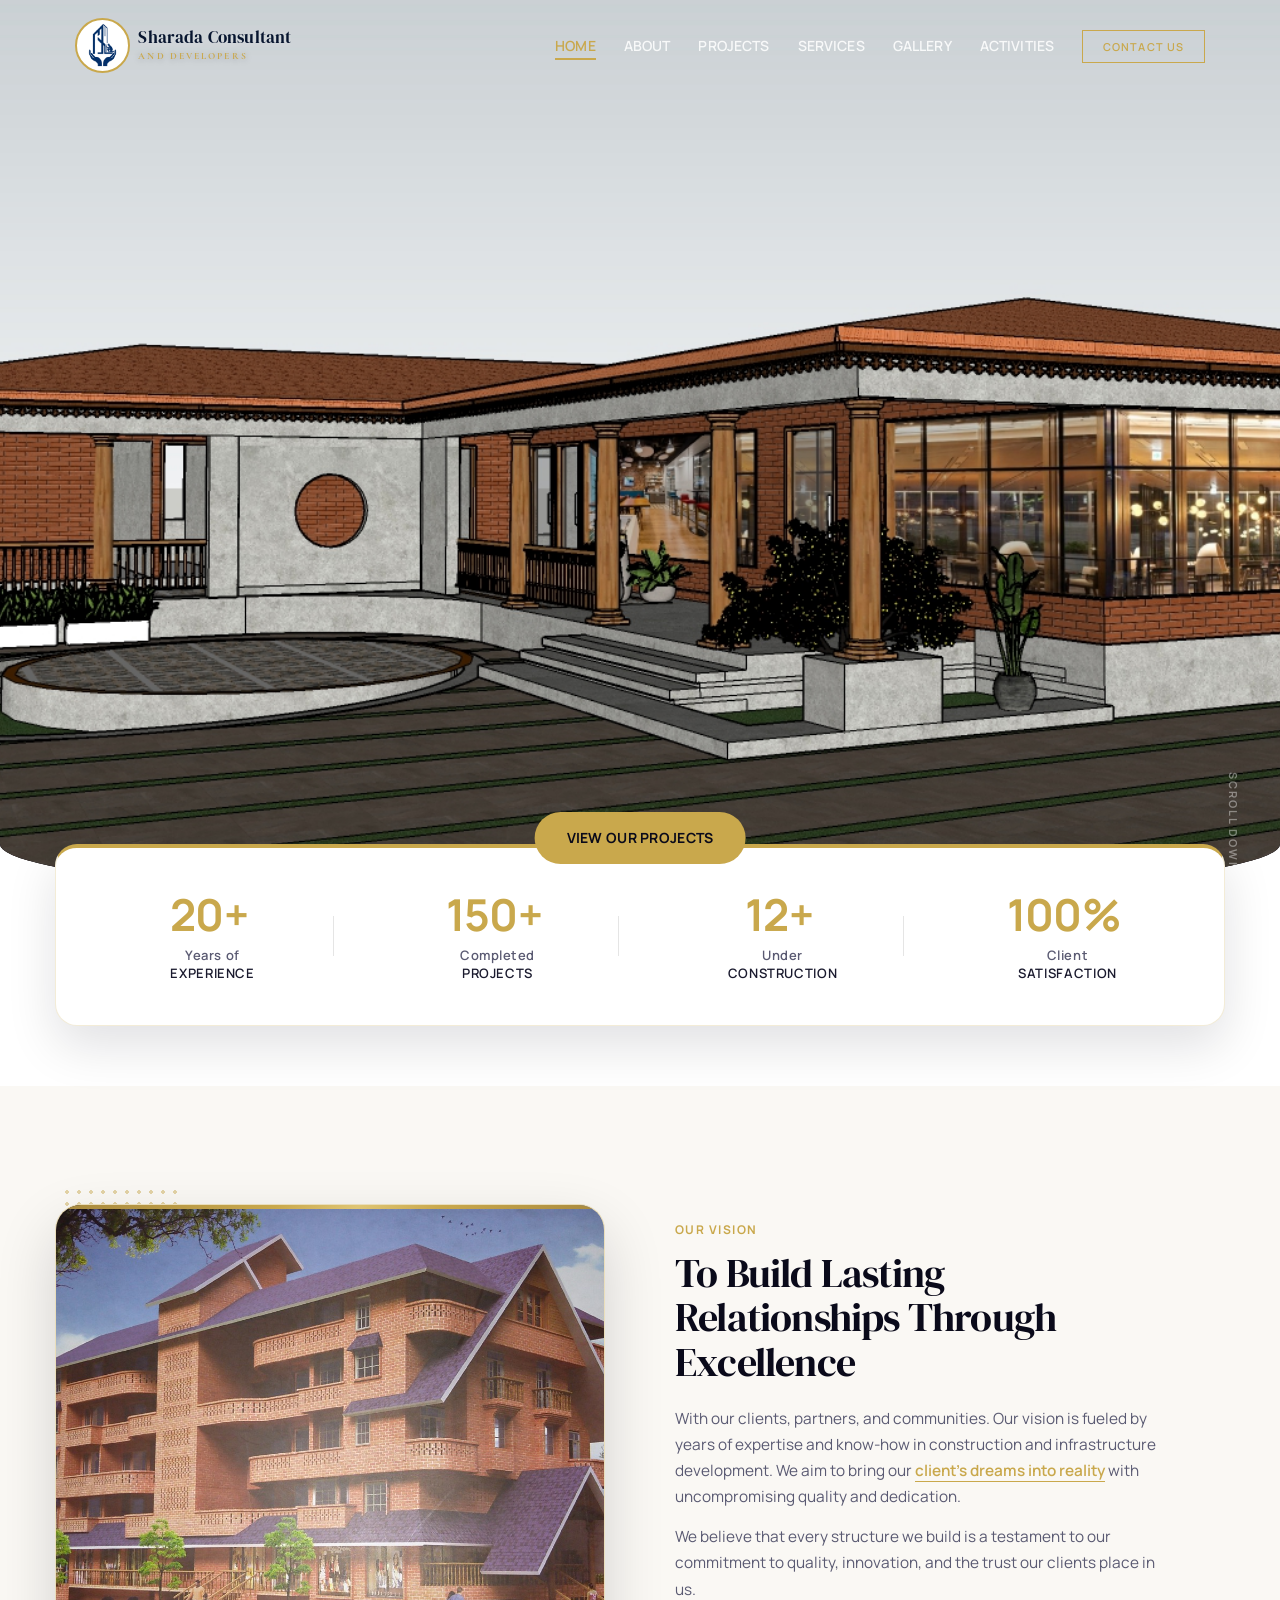
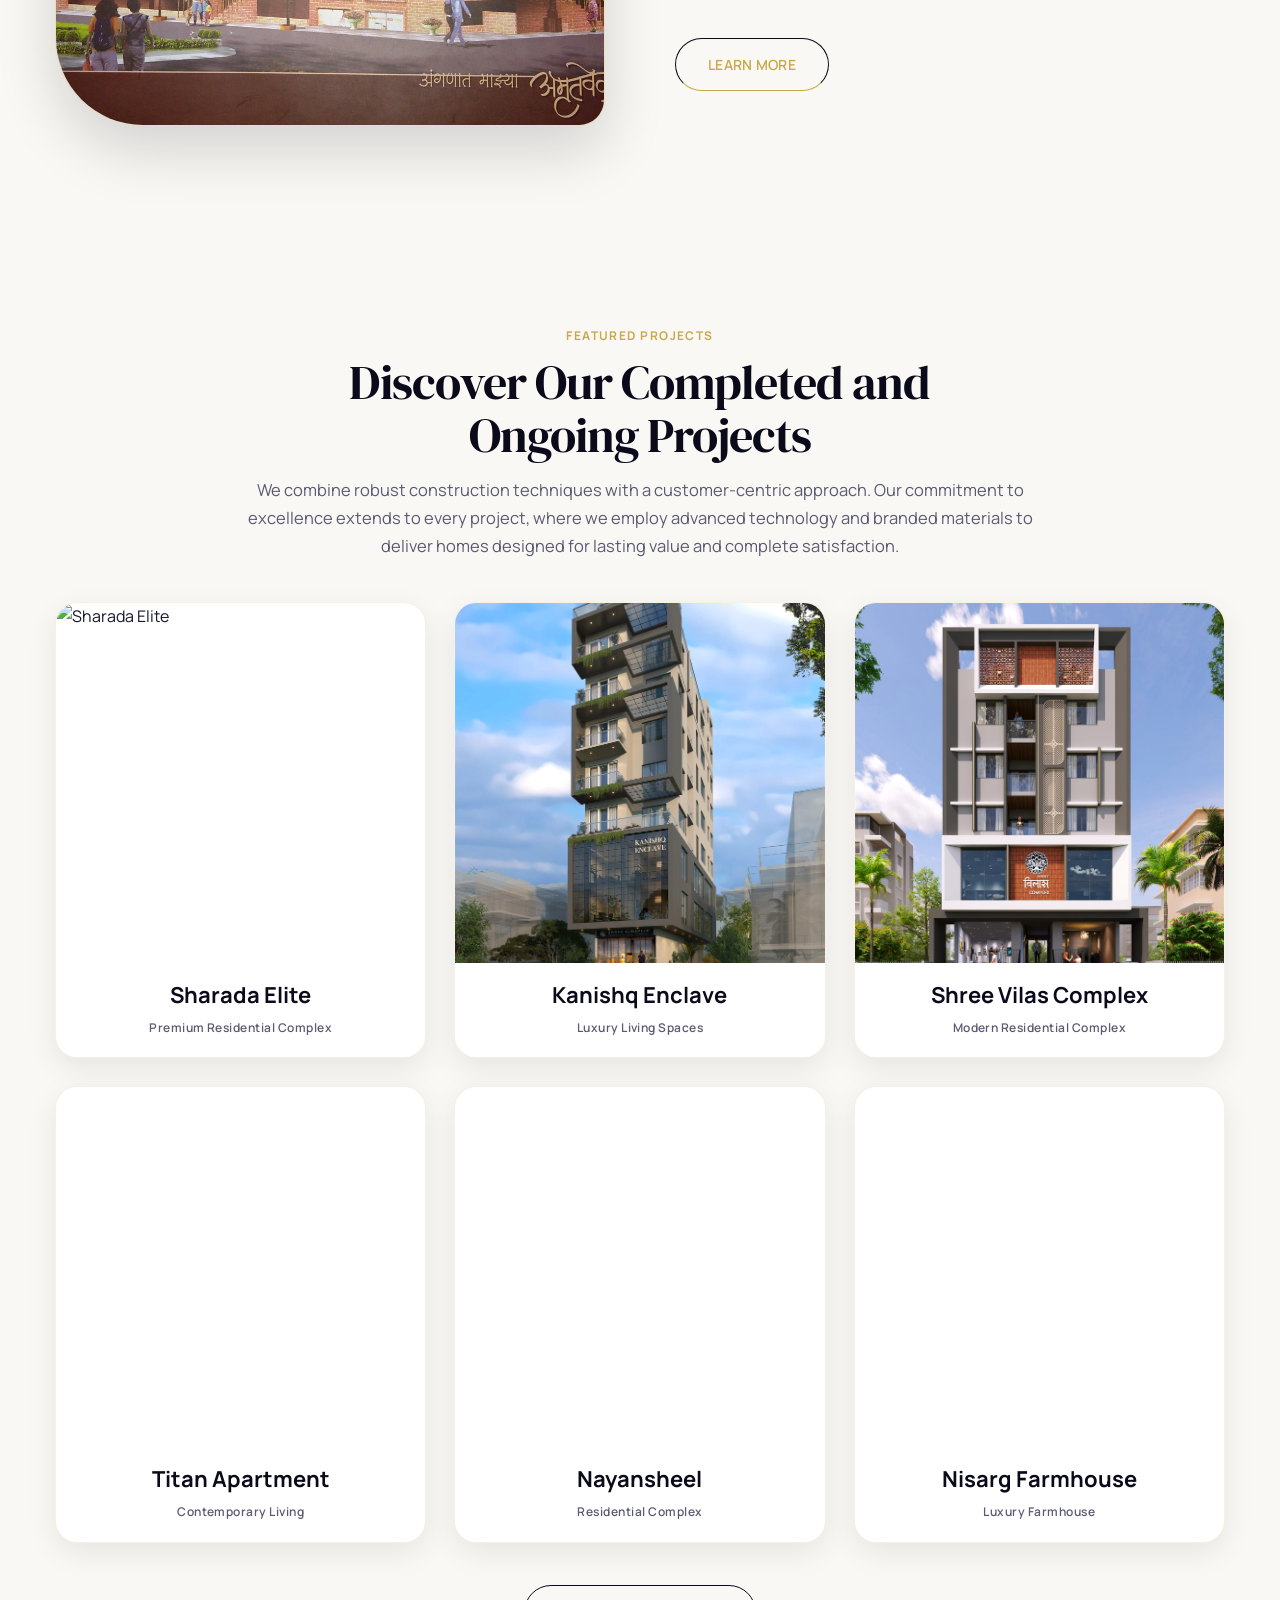
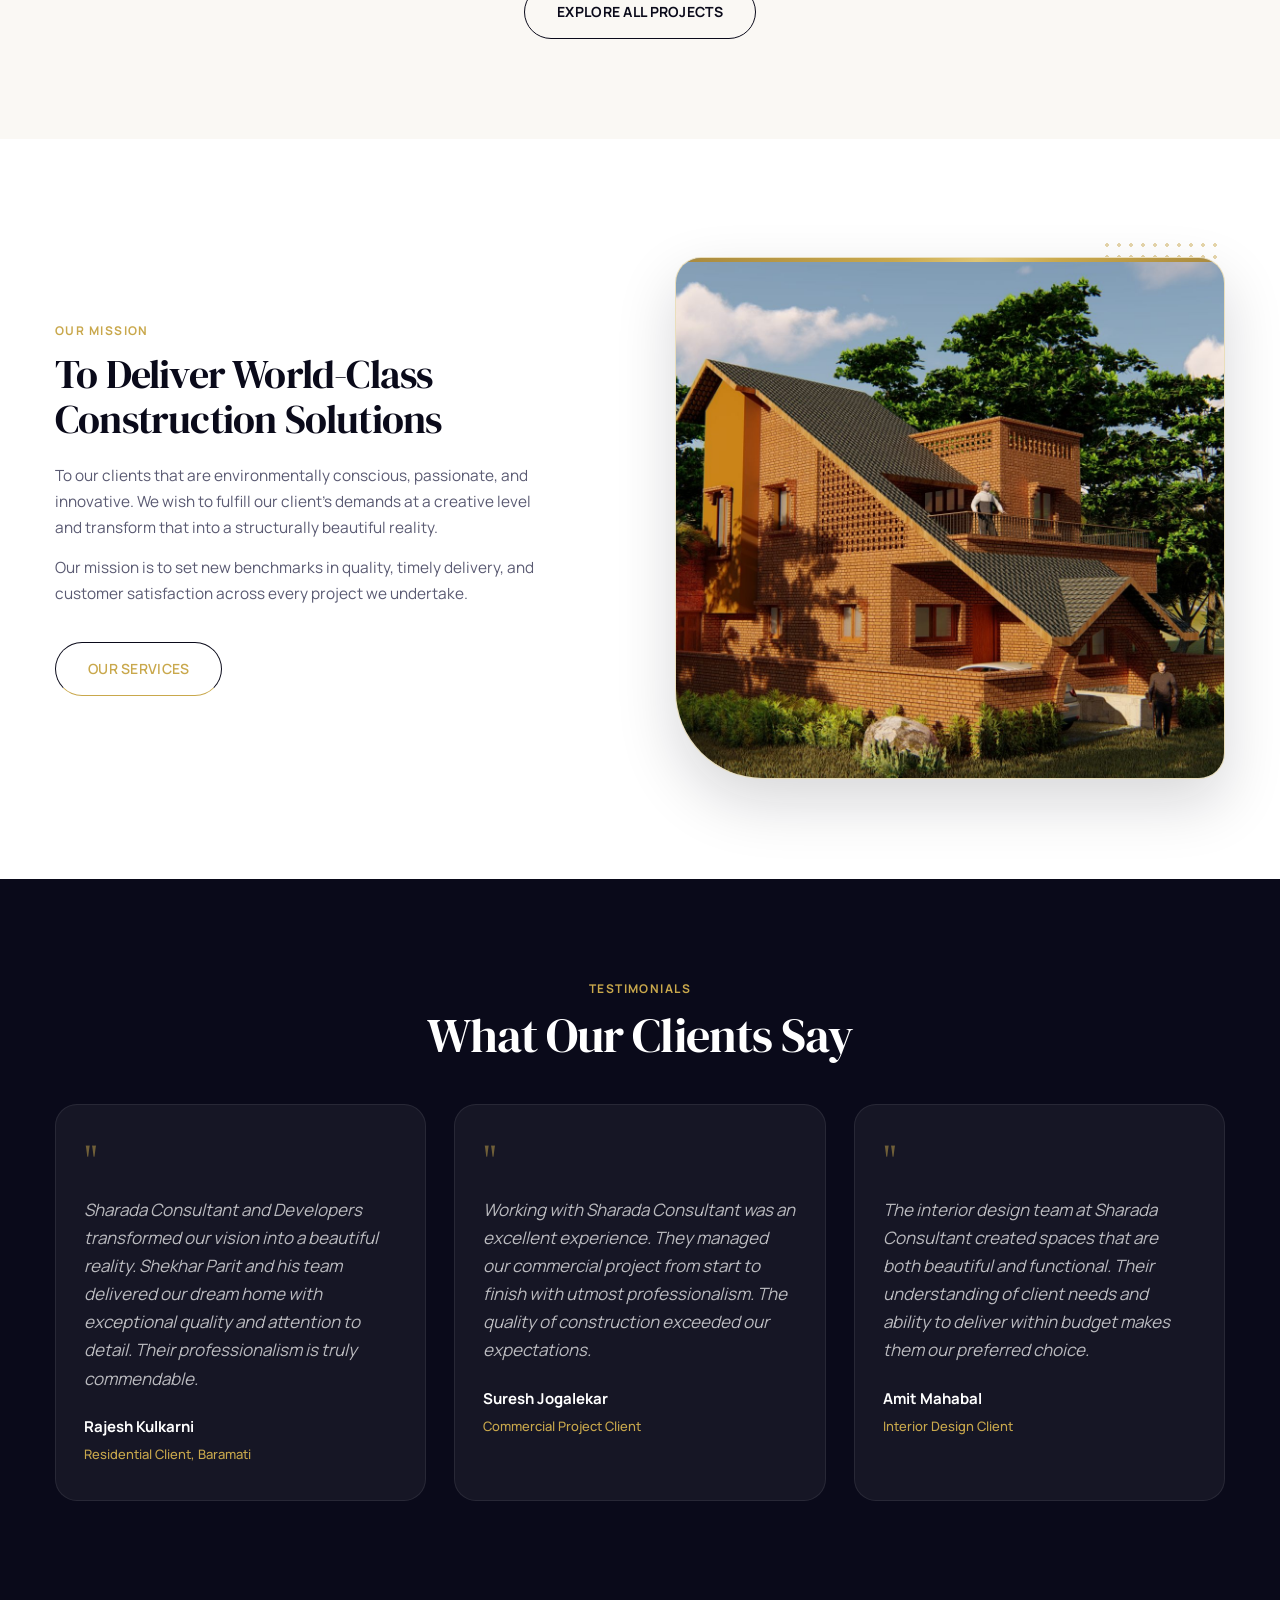
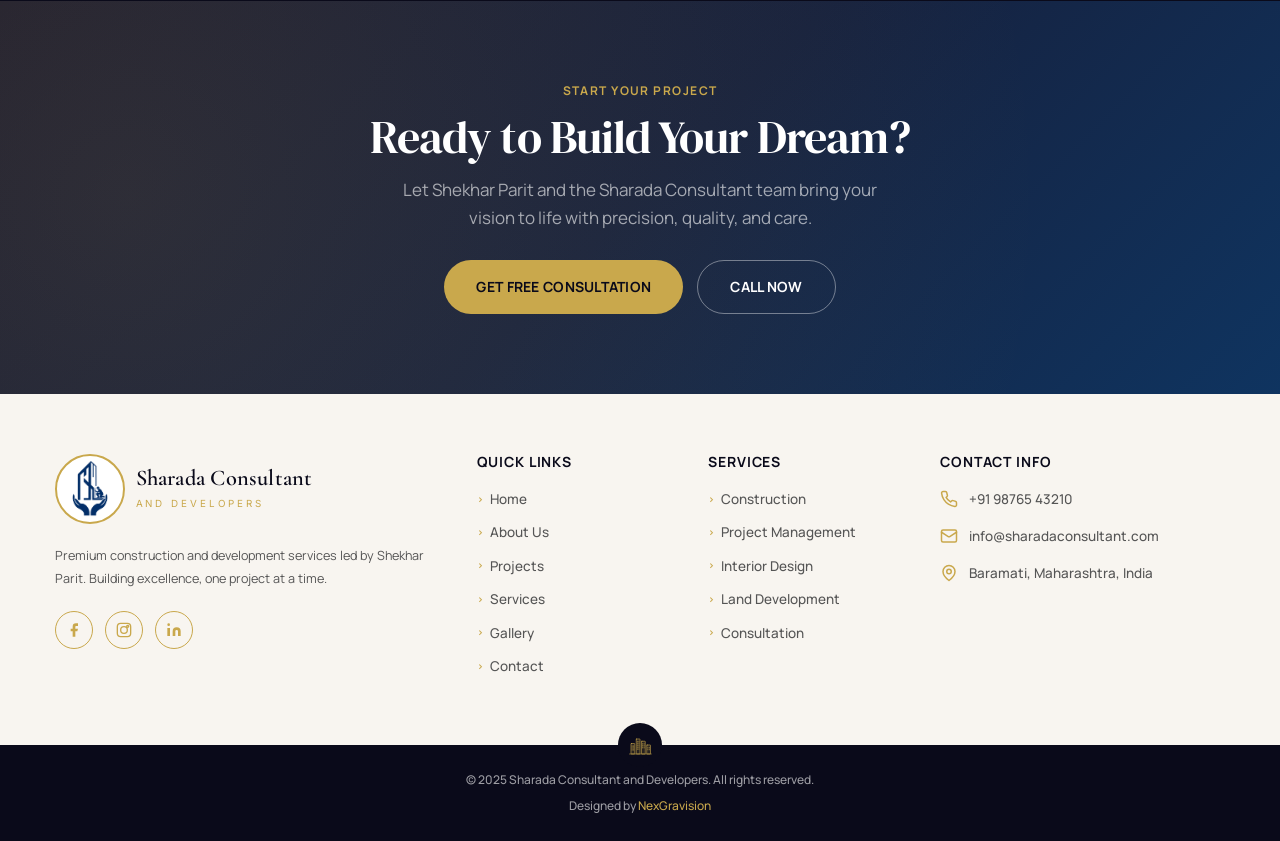
==== index.html @ 4e8b7249 "Make AND DEVELOPERS bolder (700) with stronger shadow for readability" ====
<!DOCTYPE html>
<html lang="en">
<head>
  <meta charset="UTF-8">
  <meta name="viewport" content="width=device-width, initial-scale=1.0">
  <title>Sharada Consultant and Developers | Premium Construction & Development</title>
  <meta name="description" content="Sharada Consultant and Developers - Premium construction, project management, and interior design services by Shekhar Parit. Building excellence since decades.">
  <link rel="stylesheet" href="css/style.css?v=42">
  <link rel="icon" href="data:;base64,=">
</head>
<body>

  <!-- PRELOADER -->
  <div id="preloader">
    <div class="ta-preloader-block">
      <span class="preloader-text">Sharada Consultant</span>
    </div>
  </div>



  <!-- HEADER -->
  <header class="header transparent">
    <div class="container">
      <div class="header-inner">
        <a href="index.html" class="nav-logo">
          <img src="images/logoimage.png" alt="Sharada Consultant Logo">
          <div class="nav-logo-text">
            <span class="nav-logo-name">Sharada Consultant</span>
            <span class="nav-logo-tagline">And Developers</span>
          </div>
        </a>
        <ul class="nav-links">
          <li><a href="index.html" class="active">Home</a></li>
          <li><a href="about.html">About</a></li>
          <li><a href="projects.html">Projects</a></li>
          <li><a href="services.html">Services</a></li>
          <li><a href="gallery.html">Gallery</a></li>
          <li><a href="activities.html">Activities</a></li>
          <li><a href="contact.html" class="nav-cta">Contact Us</a></li>
        </ul>
        <button class="hamburger" aria-label="Toggle menu">
          <span></span>
          <span></span>
          <span></span>
        </button>
      </div>
    </div>
  </header>

  <!-- MOBILE MENU -->
  <div class="mobile-menu-overlay" aria-hidden="true"></div>
  <div class="mobile-menu" role="dialog" aria-modal="true" aria-label="Navigation menu">
    <button class="mobile-menu-close" aria-label="Close menu"></button>
    <div class="md-brand"><img src="images/logoimage.png" alt="Sharada Consultant Logo"><div><span>Sharada Consultant</span><span>And Developers</span></div></div>
    <a href="index.html" class="active">Home</a>
    <a href="about.html">About</a>
    <a href="projects.html">Projects</a>
    <a href="services.html">Services</a>
    <a href="gallery.html">Gallery</a>
    <a href="activities.html">Activities</a>
    <a href="contact.html">Contact</a>
  </div>

  <!-- HERO -->
  <section class="hero-slider">
    <div class="hero-slide active">
      <img src="images/completed/Mahabal.jpeg" alt="Sharada Consultant premium residence" class="hero-slide-bg" loading="eager" fetchpriority="high" decoding="async">
    </div>
    <div class="hero-video-wrap" aria-hidden="true">
      <video class="hero-video" autoplay muted loop playsinline disablepictureinpicture disableremoteplayback preload="auto" poster="images/completed/Mahabal.jpeg" tabindex="-1">
        <source src="video/homevideo.mp4" type="video/mp4">
      </video>
    </div>

    <div class="hero-overlay">
      <div class="hero-content">
        <div class="hero-line"></div>
        <div class="hero-buttons">
          <a href="projects.html" class="btn btn-primary">View Our Projects</a>
        </div>
      </div>
    </div>

    <a href="#counter" class="hero-scroll">Scroll Down</a>
  </section>

  <!-- COUNTER SECTION -->
  <section id="counter" class="counter-section">
    <div class="container">
      <div class="counter-grid">
        <div class="counter-item reveal">
          <div><span class="counter-num" data-count="20" data-suffix="+">0</span><span class="counter-plus">+</span></div>
          <p class="counter-label">Years of <span>experience</span></p>
        </div>
        <div class="counter-item reveal">
          <div><span class="counter-num" data-count="150" data-suffix="+">0</span><span class="counter-plus">+</span></div>
          <p class="counter-label">Completed <span>projects</span></p>
        </div>
        <div class="counter-item reveal">
          <div><span class="counter-num" data-count="12" data-suffix="+">0</span><span class="counter-plus">+</span></div>
          <p class="counter-label">Under <span>construction</span></p>
        </div>
        <div class="counter-item reveal">
          <div><span class="counter-num" data-count="100" data-suffix="%">0</span><span class="counter-plus">%</span></div>
          <p class="counter-label">Client <span>satisfaction</span></p>
        </div>
      </div>
    </div>
  </section>

  <!-- VISION SECTION -->
  <section class="vision-section">
    <div class="container">
      <div class="vision-grid">
        <div class="reveal-left">
          <div class="vision-img">
            <div class="vision-img-main">
              <img src="images/pmc/Amrutvel.jpg" alt="Our Vision" loading="lazy" decoding="async">
            </div>
          </div>
        </div>
        <div class="reveal-right">
          <div class="vision-content">
            <span class="section-subtitle">Our Vision</span>
            <h2 class="section-title">To Build Lasting Relationships Through Excellence</h2>
            <p>With our clients, partners, and communities. Our vision is fueled by years of expertise and know-how in construction and infrastructure development. We aim to bring our <a href="about.html">client's dreams into reality</a> with uncompromising quality and dedication.</p>
            <p>We believe that every structure we build is a testament to our commitment to quality, innovation, and the trust our clients place in us.</p>
            <a href="about.html" class="btn btn-outline-dark" style="margin-top: 1.5rem;">Learn More</a>
          </div>
        </div>
      </div>
    </div>
  </section>

  <!-- PROJECTS SECTION -->
  <section class="projects-section">
    <div class="container">
      <div class="section-header reveal">
        <span class="section-subtitle">Featured Projects</span>
        <h2 class="section-title">Discover Our Completed and Ongoing Projects</h2>
        <p>We combine robust construction techniques with a customer-centric approach. Our commitment to excellence extends to every project, where we employ advanced technology and branded materials to deliver homes designed for lasting value and complete satisfaction.</p>
      </div>

      <div class="projects-grid">
        <div class="project-card reveal" data-category="ongoing">
          <div class="project-card-img-wrapper">
            <img src="images/ongoing/Sharada Elite.jpeg" alt="Sharada Elite" class="project-card-img" loading="lazy" decoding="async">
          </div>
          <div class="project-card-ribbon ribbon-ongoing">Under Construction</div>
          <div class="project-card-info">
            <h3><a href="projects.html">Sharada Elite</a></h3>
            <span>Premium Residential Complex</span>
          </div>
        </div>
        <div class="project-card reveal" data-category="ongoing">
          <div class="project-card-img-wrapper">
            <img src="images/ongoing/Kanishq Enclave.jpeg" alt="Kanishq Enclave" class="project-card-img" loading="lazy" decoding="async">
          </div>
          <div class="project-card-ribbon ribbon-ongoing">Under Construction</div>
          <div class="project-card-info">
            <h3><a href="projects.html">Kanishq Enclave</a></h3>
            <span>Luxury Living Spaces</span>
          </div>
        </div>
        <div class="project-card reveal" data-category="ongoing">
          <div class="project-card-img-wrapper">
            <img src="images/ongoing/Shree Vilas Complex.jpeg" alt="Shree Vilas Complex" class="project-card-img" loading="lazy" decoding="async">
          </div>
          <div class="project-card-ribbon ribbon-ongoing">Under Construction</div>
          <div class="project-card-info">
            <h3><a href="projects.html">Shree Vilas Complex</a></h3>
            <span>Modern Residential Complex</span>
          </div>
        </div>
        <div class="project-card reveal" data-category="completed">
          <div class="project-card-img-wrapper">
            <img src="images/completed/titanimg.png" alt="Titan Apartment" class="project-card-img" loading="lazy" decoding="async">
          </div>
          <div class="project-card-ribbon ribbon-completed">Completed</div>
          <div class="project-card-info">
            <h3><a href="projects.html">Titan Apartment</a></h3>
            <span>Contemporary Living</span>
          </div>
        </div>
        <div class="project-card reveal" data-category="completed">
          <div class="project-card-img-wrapper">
            <img src="images/completed/Nayansheel.jpeg" alt="Nayansheel" class="project-card-img" loading="lazy" decoding="async">
          </div>
          <div class="project-card-ribbon ribbon-completed">Completed</div>
          <div class="project-card-info">
            <h3><a href="projects.html">Nayansheel</a></h3>
            <span>Residential Complex</span>
          </div>
        </div>
        <div class="project-card reveal" data-category="completed">
          <div class="project-card-img-wrapper">
            <img src="images/completed/Ingale-3D.jpg" alt="Nisarg Farmhouse" class="project-card-img" loading="lazy" decoding="async">
          </div>
          <div class="project-card-ribbon ribbon-completed">Completed</div>
          <div class="project-card-info">
            <h3><a href="projects.html">Nisarg Farmhouse</a></h3>
            <span>Luxury Farmhouse</span>
          </div>
        </div>
      </div>

      <div class="view-all-btn reveal">
        <a href="projects.html" class="btn btn-outline-dark">Explore All Projects</a>
      </div>
    </div>
  </section>

  <!-- MISSION SECTION -->
  <section class="mission-section">
    <div class="container">
      <div class="mission-grid">
        <div class="reveal-left">
          <div class="mission-content">
            <span class="section-subtitle">Our Mission</span>
            <h2 class="section-title">To Deliver World-Class Construction Solutions</h2>
            <div class="gold-line"></div>
            <p>To our clients that are environmentally conscious, passionate, and innovative. We wish to fulfill our client's demands at a creative level and transform that into a structurally beautiful reality.</p>
            <p>Our mission is to set new benchmarks in quality, timely delivery, and customer satisfaction across every project we undertake.</p>
            <a href="services.html" class="btn btn-outline-dark" style="margin-top: 1.5rem;">Our Services</a>
          </div>
        </div>
        <div class="reveal-right">
          <div class="mission-img">
            <div class="vision-img-main">
              <img src="images/completed/Aavlekar.jpg" alt="Our Mission" loading="lazy" decoding="async">
            </div>
          </div>
        </div>
      </div>
    </div>
  </section>

  <!-- TESTIMONIALS -->
  <section class="testimonials-section">
    <div class="container">
      <div class="section-header reveal">
        <span class="section-subtitle" style="color: var(--rich-gold);">Testimonials</span>
        <h2 class="section-title">What Our Clients Say</h2>
      </div>

      <div class="testimonials-grid">
        <div class="testimonial-card reveal">
          <div class="testimonial-quote">"</div>
          <p class="testimonial-text">Sharada Consultant and Developers transformed our vision into a beautiful reality. Shekhar Parit and his team delivered our dream home with exceptional quality and attention to detail. Their professionalism is truly commendable.</p>
          <p class="testimonial-author">Rajesh Kulkarni</p>
          <p class="testimonial-role">Residential Client, Baramati</p>
        </div>
        <div class="testimonial-card reveal">
          <div class="testimonial-quote">"</div>
          <p class="testimonial-text">Working with Sharada Consultant was an excellent experience. They managed our commercial project from start to finish with utmost professionalism. The quality of construction exceeded our expectations.</p>
          <p class="testimonial-author">Suresh Jogalekar</p>
          <p class="testimonial-role">Commercial Project Client</p>
        </div>
        <div class="testimonial-card reveal">
          <div class="testimonial-quote">"</div>
          <p class="testimonial-text">The interior design team at Sharada Consultant created spaces that are both beautiful and functional. Their understanding of client needs and ability to deliver within budget makes them our preferred choice.</p>
          <p class="testimonial-author">Amit Mahabal</p>
          <p class="testimonial-role">Interior Design Client</p>
        </div>
      </div>
    </div>
  </section>

  <!-- CTA SECTION -->
  <section class="cta-section cta-flat">
    <div class="cta-content reveal">
      <span class="section-subtitle" style="color: var(--rich-gold);">Start Your Project</span>
      <h2>Ready to Build Your Dream?</h2>
      <p>Let Shekhar Parit and the Sharada Consultant team bring your vision to life with precision, quality, and care.</p>
      <div style="display: flex; gap: 1rem; justify-content: center; flex-wrap: wrap;">
        <a href="contact.html" class="btn btn-primary">Get Free Consultation</a>
        <a href="tel:+919876543210" class="btn btn-outline">Call Now</a>
      </div>
    </div>
  </section>

  <!-- FOOTER -->
  <footer class="footer">
    <div class="container">
      <div class="footer-grid">
        <div class="footer-brand">
          <div class="footer-brand-logo">
            <img src="images/logoimage.png" alt="Sharada Consultant Logo">
            <div>
              <span class="footer-logo-name">Sharada Consultant</span>
              <span class="footer-logo-tagline">AND DEVELOPERS</span>
            </div>
          </div>
          <span class="footer-logo-line"></span>
          <p>Premium construction and development services led by Shekhar Parit. Building excellence, one project at a time.</p>
          <div class="footer-social">
            <a href="#" aria-label="Facebook"><svg viewBox="0 0 24 24" fill="currentColor"><path d="M18 2h-3a5 5 0 0 0-5 5v3H7v4h3v8h4v-8h3l1-4h-4V7a1 1 0 0 1 1-1h3z"/></svg></a>
            <a href="#" aria-label="Instagram"><svg viewBox="0 0 24 24" fill="none" stroke="currentColor" stroke-width="2" stroke-linecap="round" stroke-linejoin="round"><rect x="2" y="2" width="20" height="20" rx="5"/><circle cx="12" cy="12" r="5"/><circle cx="17.5" cy="6.5" r="1.5"/></svg></a>
            <a href="#" aria-label="LinkedIn"><svg viewBox="0 0 24 24" fill="currentColor"><path d="M16 8a6 6 0 0 1 6 6v7h-4v-7a2 2 0 0 0-4 0v7h-4v-7a6 6 0 0 1 6-6zM2 9h4v12H2zM4 6a2 2 0 1 0 0-4 2 2 0 0 0 0 4z"/></svg></a>
          </div>
        </div>
        <div class="footer-col">
          <h4>Quick Links</h4>
          <ul>
            <li><a href="index.html" class="active">Home</a></li>
            <li><a href="about.html">About Us</a></li>
            <li><a href="projects.html">Projects</a></li>
            <li><a href="services.html">Services</a></li>
            <li><a href="gallery.html">Gallery</a></li>
            <li><a href="contact.html">Contact</a></li>
          </ul>
        </div>
        <div class="footer-col">
          <h4>Services</h4>
          <ul>
            <li><a href="services.html">Construction</a></li>
            <li><a href="services.html">Project Management</a></li>
            <li><a href="services.html">Interior Design</a></li>
            <li><a href="services.html">Land Development</a></li>
            <li><a href="services.html">Consultation</a></li>
          </ul>
        </div>
        <div class="footer-col">
          <h4>Contact Info</h4>
          <div class="footer-contact-item">
            <svg class="footer-contact-icon" viewBox="0 0 24 24" fill="none" stroke="currentColor" stroke-width="2" stroke-linecap="round" stroke-linejoin="round"><path d="M22 16.92v3a2 2 0 0 1-2.18 2 19.79 19.79 0 0 1-8.63-3.07 19.5 19.5 0 0 1-6-6 19.79 19.79 0 0 1-3.07-8.67A2 2 0 0 1 4.11 2h3a2 2 0 0 1 2 1.72c.127.96.361 1.903.7 2.81a2 2 0 0 1-.45 2.11L8.09 9.91a16 16 0 0 0 6 6l1.27-1.27a2 2 0 0 1 2.11-.45c.907.339 1.85.573 2.81.7A2 2 0 0 1 22 16.92z"/></svg>
            <div><span>+91 98765 43210</span></div>
          </div>
          <div class="footer-contact-item">
            <svg class="footer-contact-icon" viewBox="0 0 24 24" fill="none" stroke="currentColor" stroke-width="2" stroke-linecap="round" stroke-linejoin="round"><rect x="2" y="4" width="20" height="16" rx="2"/><path d="m22 7-8.97 5.7a1.94 1.94 0 0 1-2.06 0L2 7"/></svg>
            <div><span>info@sharadaconsultant.com</span></div>
          </div>
          <div class="footer-contact-item">
            <svg class="footer-contact-icon" viewBox="0 0 24 24" fill="none" stroke="currentColor" stroke-width="2" stroke-linecap="round" stroke-linejoin="round"><path d="M20 10c0 6-8 12-8 12s-8-6-8-12a8 8 0 0 1 16 0Z"/><circle cx="12" cy="10" r="3"/></svg>
            <div><span>Baramati, Maharashtra, India</span></div>
          </div>
        </div>
      </div>
    </div>
    <div class="footer-bottom">
      <span>&copy; 2025 Sharada Consultant and Developers. All rights reserved.</span>
      <div class="footer-bottom-icon">
        <svg viewBox="0 0 64 48" fill="none" stroke="currentColor" stroke-width="1.5" stroke-linecap="round" stroke-linejoin="round"><rect x="8" y="20" width="10" height="28" rx="1" fill="currentColor" opacity="0.15"/><rect x="8" y="20" width="10" height="28" rx="1"/><line x1="11" y1="26" x2="11" y2="28"/><line x1="15" y1="26" x2="15" y2="28"/><line x1="11" y1="31" x2="11" y2="33"/><line x1="15" y1="31" x2="15" y2="33"/><line x1="11" y1="36" x2="11" y2="38"/><line x1="15" y1="36" x2="15" y2="38"/><rect x="22" y="8" width="10" height="40" rx="1" fill="currentColor" opacity="0.15"/><rect x="22" y="8" width="10" height="40" rx="1"/><line x1="25" y1="14" x2="25" y2="16"/><line x1="29" y1="14" x2="29" y2="16"/><line x1="25" y1="19" x2="25" y2="21"/><line x1="29" y1="19" x2="29" y2="21"/><line x1="25" y1="24" x2="25" y2="26"/><line x1="29" y1="24" x2="29" y2="26"/><line x1="25" y1="29" x2="25" y2="31"/><line x1="29" y1="29" x2="29" y2="31"/><line x1="25" y1="34" x2="25" y2="36"/><line x1="29" y1="34" x2="29" y2="36"/><rect x="36" y="14" width="10" height="34" rx="1" fill="currentColor" opacity="0.15"/><rect x="36" y="14" width="10" height="34" rx="1"/><line x1="39" y1="20" x2="39" y2="22"/><line x1="43" y1="20" x2="43" y2="22"/><line x1="39" y1="25" x2="39" y2="27"/><line x1="43" y1="25" x2="43" y2="27"/><line x1="39" y1="30" x2="39" y2="32"/><line x1="43" y1="30" x2="43" y2="32"/><rect x="50" y="24" width="10" height="24" rx="1" fill="currentColor" opacity="0.15"/><rect x="50" y="24" width="10" height="24" rx="1"/><line x1="53" y1="30" x2="53" y2="32"/><line x1="57" y1="30" x2="57" y2="32"/><line x1="53" y1="35" x2="53" y2="37"/><line x1="57" y1="35" x2="57" y2="37"/><line x1="4" y1="48" x2="62" y2="48"/></svg>
      </div>
      <span>Designed by <a href="#">NexGravision</a></span>
    </div>
  </footer>

  <div class="lightbox">
    <button class="lightbox-close" aria-label="Close">&times;</button>
    <button class="lightbox-nav lightbox-prev" aria-label="Previous">&#8249;</button>
    <img src="" alt="Gallery Image">
    <button class="lightbox-nav lightbox-next" aria-label="Next">&#8250;</button>
  </div>

  <script src="js/main.js?v=4"></script>
</body>
</html>
---- css/style.css ----
﻿@import url('https://fonts.googleapis.com/css2?family=DM+Serif+Display:ital@0;1&family=Manrope:wght@400;500;600;700;800&family=Marcellus&family=Inter:wght@300;400;500;600;700&family=Cormorant+Garamond:ital,wght@0,300;0,400;0,500;0,600;1,300;1,400;1,500&display=swap');*, *::before, *::after {  margin: 0;  padding: 0;  box-sizing: border-box;}:root {  --deep-navy: #0a0a1a;  --rich-gold: #c9a84c;  --gold-light: #dfc574;  --gold-dark: #a8893e;  --warm-white: #f5f0e8;  --charcoal: #1a1a2e;  --slate: #2d2d44;  --mist: #e8e4dc;  --text-primary: #1a1a2e;  --text-secondary: #5a5a72;  --text-light: #f5f0e8;  --bg-cream: #faf8f4;  --bg-dark: #0f0f23;  --accent-red: #8b2d3a;  --accent-green: #2d6b4f;  --border-color: #e5e5e5;  --header-height: 68px;  --gold-gradient: linear-gradient(135deg, #a8893e 0%, #c9a84c 40%, #dfc574 55%, #c9a84c 70%, #a8893e 100%);  --shadow-premium: 0 20px 50px rgba(10, 10, 26, 0.12);  --shadow-card: 0 10px 30px rgba(10, 10, 26, 0.08);  --radius-lg: 22px;  --radius-md: 16px;  --radius-pill: 999px;}@media (min-width: 1024px) {  :root {    --header-height: 86px;  }}html {  scroll-behavior: smooth;  font-size: 14px;  overflow-x: hidden;}body {  font-family: 'Inter', sans-serif;  color: var(--text-primary);  background: #fff;  line-height: 1.7;  overflow-x: hidden;  -webkit-font-smoothing: antialiased;}h1, h2, h3, h4, h5 {  font-family: 'Marcellus', serif;  font-weight: 400;  line-height: 1.18;  letter-spacing: 0.01em;  overflow-wrap: break-word;}a {  text-decoration: none;  color: inherit;  transition: color 0.3s;}a,button {  -webkit-tap-highlight-color: transparent;}a:focus,button:focus {  outline: none;}a:focus-visible,button:focus-visible {  outline: 2px solid var(--rich-gold);  outline-offset: 3px;}img {  max-width: 100%;  height: auto;  display: block;}* {  overflow-wrap: break-word;  word-wrap: break-word;}.container {  max-width: 1200px;  margin: 0 auto;  width: 100%;}@media (min-width: 768px) {  .container {    padding: 0 20px;  }}@media (min-width: 1280px) {  .container {    padding: 0 24px;  }}.section-subtitle {  font-family: 'Cormorant Garamond', serif;  font-size: 0.95rem;  font-weight: 400;  letter-spacing: 0.3em;  text-transform: uppercase;  color: var(--rich-gold);  margin-bottom: 0.75rem;  display: block;}.section-title {  font-size: clamp(2rem, 4vw, 3rem);  color: var(--deep-navy);  margin-bottom: 1.5rem;  overflow-wrap: break-word;  word-wrap: break-word;}.gold-line {  display: none;}/* ===== MOBILE-FIRST BASE ===== */.container {  padding: 0 15px;}/* Prevent grid/flex items from forcing horizontal overflow on narrow screens */.footer-grid > div,.footer-col,.footer-col ul li a,.project-card,.project-page-card,.activity-card,.value-card,.testimonial-card,.contact-form,.contact-info-card,.tl-card-box,.about-content {  min-width: 0;}.footer-contact-item > div {  min-width: 0;  overflow-wrap: break-word;}img {  border-radius: 0;}.btn {  display: inline-flex;  align-items: center;  justify-content: center;  min-height: 48px;  padding: 14px 26px;  border-radius: var(--radius-pill);  font-weight: 600;  letter-spacing: 0.02em;}/* ===== PREMIUM SHAPE SYSTEM ===== */.gold-gradient-text {  background: var(--gold-gradient);  -webkit-background-clip: text;  background-clip: text;  color: transparent;}.premium-card {  background: #fff;  border-radius: var(--radius-lg);  box-shadow: var(--shadow-card);  border: 1px solid rgba(201, 168, 76, 0.18);  overflow: hidden;}.arch-img {  border-radius: 999px 999px var(--radius-lg) var(--radius-lg);  overflow: hidden;}.arch-img img {  width: 100%;  height: 100%;  object-fit: cover;}.shape-divider {  display: block;  width: 100%;  height: 48px;  margin-bottom: -1px;}.blob-bg {  position: relative;  isolation: isolate;}.blob-bg::before {  content: '';  position: absolute;  width: 70vw;  height: 70vw;  max-width: 420px;  max-height: 420px;  border-radius: 58% 42% 55% 45% / 48% 55% 45% 52%;  background: linear-gradient(135deg, rgba(201, 168, 76, 0.16), rgba(201, 168, 76, 0.04));  z-index: -1;  top: -60px;  right: -80px;  pointer-events: none;}.glass-badge {  backdrop-filter: blur(12px);  background: rgba(255, 255, 255, 0.12);  border: 1px solid rgba(255, 255, 255, 0.25);}/* ===== PRELOADER ===== */#preloader {  position: fixed;  inset: 0;  background: var(--deep-navy);  z-index: 99999;  display: flex;  align-items: center;  justify-content: center;  transition: opacity 0.6s, visibility 0.6s;}#preloader.loaded {  opacity: 0;  visibility: hidden;}.ta-preloader-block {  text-align: center;}.ta-preloader-block .preloader-text {  font-family: 'Marcellus', serif;  font-size: 1.8rem;  font-weight: 400;  letter-spacing: 0.04em;  color: var(--rich-gold);  animation: pulse 1.5s infinite;}@keyframes pulse {  0%, 100% { transform: scale(1); opacity: 1; }  50% { transform: scale(1.05); opacity: 0.7; }}/* ===== SCROLL TO TOP ===== */.scroll-top {  position: fixed;  bottom: 30px;  right: 30px;  width: 50px;  height: 50px;  background: var(--rich-gold);  color: var(--deep-navy);  border: none;  cursor: pointer;  z-index: 998;  display: flex;  align-items: center;  justify-content: center;  font-size: 1.2rem;  opacity: 0;  visibility: hidden;  transform: translateY(20px);  transition: all 0.3s;}.scroll-top.visible {  opacity: 1;  visibility: visible;  transform: translateY(0);}.scroll-top:hover {  background: var(--gold-light);  transform: translateY(-3px);}/* ===== TOP BAR ===== */.top-bar {  display: none;}/* ===== HEADER ===== */.header {  position: fixed;  top: 0;  left: 0;  right: 0;  z-index: 1000;  transition: background 0.4s, box-shadow 0.4s;}.header.transparent {  background: transparent;}.header.scrolled {  background: rgba(255, 255, 255, 0.98);  backdrop-filter: blur(20px);  box-shadow: 0 2px 20px rgba(0, 0, 0, 0.08);}.header-inner {  display: flex;  align-items: center;  justify-content: space-between;  gap: 0.75rem;  max-width: 1200px;  margin: 0 auto;  padding: 12px 15px;  transition: padding 0.4s;}.header.scrolled .header-inner {  padding: 10px 15px;}@media (min-width: 1024px) {  .header-inner {    padding: 18px 20px;  }  .header.scrolled .header-inner {    padding: 12px 20px;  }}.nav-logo {
  display: flex;
  align-items: center;
  gap: 0.6rem;
  text-decoration: none;
  flex-shrink: 1;
  min-width: 0;
  overflow: hidden;
}
.nav-logo img {  width: 44px;  height: 44px;  border-radius: 50%;  object-fit: cover;  object-position: center 55%;  border: 2px solid var(--rich-gold);  transition: width 0.3s, height 0.3s;  background: #fff;}.header.scrolled .nav-logo img {  width: 38px;  height: 38px;}@media (min-width: 1024px) {  .nav-logo img {    width: 55px;    height: 55px;  }  .header.scrolled .nav-logo img {    width: 42px;    height: 42px;  }}.nav-logo-text {  display: flex;  flex-direction: column;  min-width: 0;}.nav-logo-name {
  font-family: 'Marcellus', serif;
  font-size: 1.15rem;
  font-weight: 400;
  line-height: 1.2;
  letter-spacing: 0.02em;
  transition: color 0.3s;
  white-space: nowrap;
  color: #07152F;
  text-shadow: 0 1px 6px rgba(255,255,255,0.28);
}.header.transparent .nav-logo-name {
    color: #07152F;
    text-shadow: 0 1px 6px rgba(255,255,255,0.28);
  }.header.scrolled .nav-logo-name {
    color: #07152F;
    text-shadow: none;
  }.nav-logo-tagline {
  font-family: 'Cormorant Garamond', serif;
  font-size: 0.68rem;
  font-weight: 700;
  letter-spacing: 0.22em;
  text-transform: uppercase;
  transition: color 0.3s;
  color: #C9A84E;
  text-shadow: 0 1px 6px rgba(0,0,0,0.35);
}.header.transparent .nav-logo-tagline {
    color: #C9A84E;
    font-weight: 700;
    text-shadow: 0 1px 6px rgba(0,0,0,0.35);
  }.header.scrolled .nav-logo-tagline {
    color: #C9A84E;
    font-weight: 700;
    text-shadow: none;
  }.nav-links {  display: none;  align-items: center;  gap: 2rem;  list-style: none;  flex-shrink: 0;}@media (min-width: 1024px) {  .nav-links {    display: flex;  }}.nav-links a {  font-size: 0.82rem;  font-weight: 500;  letter-spacing: 0.06em;  text-transform: uppercase;  position: relative;  padding: 0.25rem 0;  transition: color 0.3s;  white-space: nowrap;}.header.transparent .nav-links a {  color: rgba(255, 255, 255, 0.85);}.header.scrolled .nav-links a {  color: var(--text-primary);}.nav-links a::after {  content: '';  position: absolute;  bottom: -2px;  left: 0;  width: 0;  height: 2px;  background: var(--rich-gold);  transition: width 0.4s;}.nav-links a:hover,.nav-links a.active {  color: var(--rich-gold) !important;}.nav-links a:hover::after,.nav-links a.active::after {  width: 100%;}.nav-cta {  padding: 8px 20px !important;  border: 1.5px solid var(--rich-gold) !important;  color: var(--rich-gold) !important;  font-size: 0.78rem !important;  letter-spacing: 0.1em !important;}.header.scrolled .nav-cta {  background: var(--rich-gold) !important;  color: #fff !important;}.nav-cta::after {  display: none !important;}.nav-cta:hover {  background: var(--rich-gold) !important;  color: #fff !important;}.header.scrolled .nav-cta:hover {  background: var(--gold-dark) !important;}.hamburger {  display: flex;  flex-direction: column;  gap: 6px;  cursor: pointer;  z-index: 1001;  touch-action: manipulation;  background: none;  border: none;  padding: 10px;  min-width: 44px;  min-height: 44px;  align-items: center;  justify-content: center;}@media (min-width: 1024px) {  .hamburger {    display: none;  }}.hamburger span {  width: 28px;  height: 2px;  transition: all 0.3s;  display: block;}.header.transparent .hamburger span {  background: #fff;}.header.scrolled .hamburger span {  background: var(--deep-navy);}.hamburger.active span:nth-child(1) {  transform: rotate(45deg) translate(5px, 6px);}.hamburger.active span:nth-child(2) {  opacity: 0;}.hamburger.active span:nth-child(3) {  transform: rotate(-45deg) translate(5px, -6px);}/* ===== MOBILE MENU - base (hidden on desktop, panel styled in mobile query) ===== */.mobile-menu {  display: none;}.mobile-menu a {  touch-action: manipulation;}@media (min-width: 1024px) {  .mobile-menu {    display: none !important;  }}.mobile-menu-close {  position: absolute;  touch-action: manipulation;  top: 12px;  right: 15px;  width: 44px;  height: 44px;  display: flex;  align-items: center;  justify-content: center;  background: transparent;  border: 1.5px solid rgba(201, 168, 76, 0.5);  border-radius: 50%;  color: var(--rich-gold);  font-size: 1.6rem;  line-height: 1;  cursor: pointer;  transition: all 0.3s;  z-index: 2001;  font-family: 'Inter', sans-serif;}.mobile-menu-close:hover {  background: var(--rich-gold);  color: #0a0a1a;  transform: scale(1.05);}/* ===== HERO SLIDER ===== */.hero-slider {  position: relative;  height: 100vh;  height: 100svh;  min-height: 560px;  overflow: hidden;  border-radius: 0 0 50% 50% / 0 0 36px 36px;}@media (min-width: 768px) {  .hero-slider {    min-height: 640px;    border-radius: 0 0 50% 50% / 0 0 56px 56px;  }}@media (min-width: 1024px) {  .hero-slider {    min-height: 700px;  }}.hero-slide {  position: absolute;  inset: 0;  opacity: 0;  transform: translateX(100%);  transition: transform 1.8s cubic-bezier(0.65, 0, 0.35, 1), opacity 0.8s ease;  z-index: 0;  overflow: hidden;}.hero-slide.active {  opacity: 1;  transform: translateX(0);  z-index: 2;}.hero-slide.exit {  opacity: 1;  transform: translateX(-100%);  z-index: 1;}.hero-slide-bg {  width: 100%;  height: 100%;  object-fit: cover;  filter: none;}.hero-video-wrap {  position: absolute;  inset: 0;  width: 100%;  height: 100%;  z-index: 3;  overflow: hidden;  pointer-events: none;  background: #0a0a1a;}.hero-video {  position: absolute;  inset: 0;  width: 100%;  height: 100%;  min-width: 100%;  min-height: 100%;  object-fit: cover;  object-position: center center;  filter: none;  background: #0a0a1a;}.hero-slide.active .hero-slide-bg {  animation: heroKenBurns 7s ease-in-out infinite alternate;}@keyframes heroKenBurns {  from {    transform: scale(1) translate(0, 0);  }  to {    transform: scale(1.12) translate(-1.5%, 1%);  }}@media (prefers-reduced-motion: reduce) {  .hero-slide {    transition: opacity 0.8s ease;    transform: none;  }  .hero-slide.active .hero-slide-bg {    animation: none;  }}.hero-overlay {  position: absolute;  inset: 0;  z-index: 4;  display: flex;  align-items: center;  justify-content: flex-start;  text-align: left;  padding: calc(var(--header-height) + 20px) 20px 110px calc(5% + 20px);  background: transparent;  overflow: hidden;  max-width: 100%;  box-sizing: border-box;}.hero-content {  width: 100%;  max-width: 640px;  min-width: 0;  margin-left: 0;  margin-right: auto;  text-align: left;  align-self: center;  overflow-wrap: break-word;}.hero-badge {  display: inline-block;  max-width: 100%;  padding: 8px 16px;  border: 1px solid rgba(201, 168, 76, 0.55);  border-radius: var(--radius-pill);  color: var(--gold-light);  font-family: 'Cormorant Garamond', serif;  font-size: 0.68rem;  letter-spacing: 0.16em;  line-height: 1.6;  text-transform: uppercase;  margin-bottom: 1.25rem;  background: rgba(10, 10, 26, 0.35);  backdrop-filter: blur(12px);}@media (min-width: 768px) {  .hero-badge {    font-size: 0.8rem;    letter-spacing: 0.28em;    margin-bottom: 1.5rem;  }}.hero-content h1 {  --hero-title-color: #101010;  --hero-accent-color: #111111;  font-family: 'Cormorant Garamond', 'Marcellus', serif;  font-size: clamp(1.5rem, 6vw, 2rem);  color: var(--hero-title-color);  font-weight: 500;  line-height: 1.22;  letter-spacing: 0.01em;  margin-bottom: 1.25rem;  text-align: left;  max-width: 100%;  overflow-wrap: break-word;  text-shadow: 0 1px 14px rgba(255, 255, 255, 0.65), 0 0 2px rgba(255, 255, 255, 0.45);}@media (min-width: 768px) {  .hero-content h1 {    font-size: clamp(2rem, 4.2vw, 3.2rem);    margin-bottom: 1.5rem;  }}.hero-content h1 .gold {  color: #111111;  font-style: italic;  font-weight: 600;}.hero-content h1 .line {  display: block;  text-align: left;}.hero-content h1 .line-1 {  font-size: 1.12em;  font-weight: 600;  color: #0d0d0d;  line-height: 1.15;}.hero-content h1 .into {  display: block;  font-size: 0.42em;  font-weight: 400;  letter-spacing: 0.06em;  line-height: 1.3;  color: #111111;  margin: 0.65em 0 0.7em;}.hero-content h1 .line-3 {  font-size: 1em;  font-weight: 500;  color: #111111;  line-height: 1.2;}.hero-line {  display: none;}.hero-desc {  font-size: 1.05rem;  color: rgba(255, 255, 255, 0.9);  max-width: 520px;  line-height: 1.8;  font-weight: 300;  text-shadow: 0 1px 12px rgba(0, 0, 0, 0.6);}.hero-buttons {  position: absolute;  bottom: 36px;  left: 50%;  transform: translateX(-50%);  display: flex;  flex-direction: column;  gap: 0.75rem;  margin-top: 0;  width: max-content;  max-width: calc(100% - 40px);  z-index: 5;}.hero-buttons .btn {  width: auto;  max-width: 100%;  text-align: center;  margin: 0 auto;}@media (min-width: 768px) {  .hero-buttons {    position: absolute;    bottom: 36px;    left: 50%;    transform: translateX(-50%);    flex-direction: row;    gap: 1rem;    margin-top: 0;    flex-wrap: wrap;    width: max-content;    max-width: calc(100% - 40px);    justify-content: center;  }  .hero-buttons .btn {    width: auto;    margin: 0 auto;  }}.hero-progress {  position: absolute;  top: 0;  left: 0;  right: 0;  height: 3px;  background: rgba(255, 255, 255, 0.1);  z-index: 10;}.hero-progress-bar {  height: 100%;  background: var(--rich-gold);  width: 0%;  transition: width 0.3s;}.hero-pagination {  position: absolute;  bottom: 40px;  left: 50%;  transform: translateX(-50%);  z-index: 10;  display: flex;  gap: 12px;}.hero-dot {  width: 12px;  height: 12px;  border-radius: 50%;  background: rgba(255, 255, 255, 0.3);  border: none;  cursor: pointer;  transition: all 0.3s;  padding: 0;}.hero-dot.active {  background: var(--rich-gold);  transform: scale(1.3);}.hero-scroll {  position: absolute;  bottom: 2rem;  right: 3%;  z-index: 10;  display: flex;  flex-direction: column;  align-items: center;  gap: 0.5rem;  color: rgba(255, 255, 255, 0.4);  font-size: 0.65rem;  letter-spacing: 0.2em;  text-transform: uppercase;  text-decoration: none;  writing-mode: vertical-rl;  animation: scrollBounce 2s infinite;}@keyframes scrollBounce {  0%, 100% { transform: translateY(0); }  50% { transform: translateY(8px); }}/* ===== BUTTONS ===== */.btn {  display: inline-flex;  align-items: center;  gap: 0.5rem;  padding: 14px 32px;  font-family: 'Inter', sans-serif;  font-size: 0.82rem;  font-weight: 600;  letter-spacing: 0.1em;  text-transform: uppercase;  border: none;  cursor: pointer;  transition: all 0.4s;  text-decoration: none;}.btn-primary {  background: var(--rich-gold);  color: var(--deep-navy);}.btn-primary:hover {  background: var(--gold-light);  transform: translateY(-2px);  box-shadow: 0 10px 30px rgba(201, 168, 76, 0.3);}.btn-outline {  background: transparent;  color: #fff;  border: 1.5px solid rgba(255, 255, 255, 0.4);}.btn-outline:hover {  border-color: var(--rich-gold);  color: var(--rich-gold);}.btn-outline-dark {  background: transparent;  color: var(--deep-navy);  border: 1.5px solid var(--deep-navy);}.btn-outline-dark:hover {  background: linear-gradient(135deg, #dfc574 0%, #c9a84c 60%, #b8943f 100%);  border-color: #c9a84c;  color: #0a0a1a;}/* Every button sitewide: pressed/clicked = gold gradient + dark text, never black */.btn:active,.nav-cta:active,.filter-btn:active,.video-play-btn:active {  background: linear-gradient(135deg, #dfc574 0%, #c9a84c 60%, #b8943f 100%) !important;  border-color: #c9a84c !important;  color: #0a0a1a !important;}/* ===== COUNTER SECTION ===== */.counter-section {  padding: 0 0 48px;  background: transparent;  border-bottom: none;  position: relative;  z-index: 3;  margin-top: -56px;}.counter-grid {  display: grid;  grid-template-columns: repeat(2, 1fr);  gap: 1rem;  background: #fff;  border-radius: var(--radius-lg);  box-shadow: var(--shadow-premium);  border: 1px solid rgba(201, 168, 76, 0.22);  border-top: 4px solid transparent;  border-top-color: var(--rich-gold);  padding: 1.75rem 1rem;}@media (min-width: 1024px) {  .counter-section {    padding: 0 0 60px;  }  .counter-grid {    grid-template-columns: repeat(4, 1fr);    gap: 2rem;    padding: 2rem;  }}.counter-item {  text-align: center;  padding: 1rem;  position: relative;}.counter-item:not(:last-child)::after {  content: '';  position: absolute;  right: 0.5rem;  top: 50%;  transform: translateY(-50%);  width: 1px;  height: 40px;  background: var(--border-color);}.counter-num {  font-family: 'Marcellus', serif;  font-size: clamp(2rem, 4vw, 3rem);  font-weight: 400;  letter-spacing: 0.02em;  color: var(--rich-gold);  line-height: 1;  display: inline;  margin-right: 0.5rem;}/* Remove separate counter-plus - use suffix from counter-num instead */.counter-plus {  display: none;}.counter-label {  font-size: 0.85rem;  color: var(--text-secondary);  margin-top: 0.5rem;  line-height: 1.4;}.counter-label span {  display: block;  font-weight: 600;  color: var(--text-primary);  text-transform: uppercase;  letter-spacing: 0.05em;}/* ===== VISION / MISSION SECTION ===== */.vision-section,.mission-section {  padding: 56px 0;}@media (min-width: 1024px) {  .vision-section,  .mission-section {    padding: 100px 0;  }}.vision-section {  background: var(--bg-cream);}.mission-section {  background: #fff;}.vision-grid,.mission-grid {  display: grid;  grid-template-columns: 1fr;  gap: 2.5rem;  align-items: center;}.vision-img,.mission-img {  position: relative;}.vision-img img,.mission-img img {  width: 100%;  height: 340px;  object-fit: cover;  border-radius: 0;}.vision-img::after,.mission-img::after {  display: none;}@media (min-width: 768px) {  .vision-img img,  .mission-img img {    height: 400px;  }}@media (min-width: 1024px) {  .vision-grid,  .mission-grid {    grid-template-columns: 1fr 1fr;    gap: 5rem;  }  .vision-img img,  .mission-img img {    height: 520px;  }}.vision-content,.mission-content {  max-width: 500px;}.vision-content .section-title,.mission-content .section-title {  font-size: clamp(1.8rem, 3.5vw, 2.5rem);}.vision-content p,.mission-content p {  font-size: 1rem;  color: var(--text-secondary);  line-height: 1.9;  margin-bottom: 1rem;}.vision-content a,.mission-content a {  color: var(--rich-gold);  font-weight: 600;  border-bottom: 1px solid var(--rich-gold);  transition: all 0.3s;}.vision-content a:hover,.mission-content a:hover {  color: var(--gold-dark);  border-color: var(--gold-dark);}/* ===== PROJECTS SECTION ===== */.projects-section {  padding: 56px 0;  background: var(--bg-cream);}@media (min-width: 1024px) {  .projects-section {    padding: 100px 0;  }}.section-header {  text-align: center;  margin-bottom: 3rem;}.section-header .section-title {  max-width: 700px;  margin: 0 auto 1rem;}.section-header p {  max-width: 800px;  margin: 0 auto;  font-size: 0.95rem;  color: var(--text-secondary);  line-height: 1.8;}.projects-grid {  display: grid;  grid-template-columns: 1fr;  gap: 1.5rem;  margin-bottom: 2.5rem;}.project-card {  position: relative;  background: #fff;  transition: all 0.5s;  border-radius: var(--radius-lg);  overflow: hidden;  box-shadow: var(--shadow-card);  border: 1px solid rgba(201, 168, 76, 0.16);}@media (min-width: 640px) {  .projects-grid {    grid-template-columns: repeat(2, 1fr);  }}@media (min-width: 1024px) {  .projects-grid {    grid-template-columns: repeat(3, 1fr);    gap: 2rem;    margin-bottom: 3rem;  }}.project-card:hover {  transform: translateY(-6px);  box-shadow: var(--shadow-premium);  border-color: rgba(201, 168, 76, 0.55);}.project-card-img-wrapper {  overflow: hidden;}.project-card-img {  width: 100%;  height: 360px;  object-fit: cover;  object-position: center;  transition: transform 0.6s;  filter: saturate(1.1) contrast(1.04);}.project-card:hover .project-card-img {  transform: scale(1.07);}.project-card-ribbon {  position: absolute;  bottom: auto;  top: 0;  left: 0;  padding: 6px 16px;  font-size: 0.7rem;  font-weight: 700;  letter-spacing: 0.08em;  text-transform: uppercase;  color: #fff;  z-index: 2;}.project-card-ribbon.ribbon-ongoing,.project-page-tag.ribbon-ongoing,.project-card-ribbon.ribbon-completed,.project-page-tag.ribbon-completed {  display: none;}.ribbon-completed {  background: var(--accent-green);}.project-card-info {  padding: 1.25rem 1.5rem;}.projects-grid .project-card-info {  text-align: center;}.project-card-info h3 {  font-size: 1.1rem;  margin-bottom: 0.25rem;  color: var(--deep-navy);}.project-card-info h3 a {  color: var(--deep-navy);  transition: color 0.3s;}.project-card-info h3 a:hover {  color: var(--rich-gold);}.project-card-info span {  font-size: 0.82rem;  color: var(--text-secondary);}.view-all-btn {  text-align: center;}
/* Project cards: center Titan Apartment text (mobile + desktop) */
.project-card-info,
.project-page-info,
.project-card-info h3,
.project-page-info h3,
.project-card-info p,
.project-page-info p,
.project-card-info span {
  text-align: center !important;
}
/* ===== TESTIMONIALS ===== */.testimonials-section {  padding: 56px 0;  background: var(--deep-navy);  color: #fff;}@media (min-width: 1024px) {  .testimonials-section {    padding: 100px 0;  }}.testimonials-section .section-title {  color: #fff;}.testimonials-grid {  display: grid;  grid-template-columns: 1fr;  gap: 1.5rem;}.testimonial-card {  background: rgba(255, 255, 255, 0.05);  padding: 2rem 1.5rem;  position: relative;  border: 1px solid rgba(255, 255, 255, 0.08);  border-radius: var(--radius-lg);  transition: all 0.4s;}@media (min-width: 768px) {  .testimonials-grid {    grid-template-columns: repeat(2, 1fr);  }}@media (min-width: 1024px) {  .testimonials-grid {    grid-template-columns: repeat(3, 1fr);    gap: 2rem;  }  .testimonial-card {    padding: 2.5rem 2rem;  }}.testimonial-card:hover {  background: rgba(255, 255, 255, 0.08);  transform: translateY(-5px);}.testimonial-quote {  font-size: 3rem;  color: var(--rich-gold);  font-family: 'Marcellus', serif;  line-height: 1;  margin-bottom: 1rem;  opacity: 0.5;}.testimonial-text {  font-size: 0.95rem;  color: rgba(255, 255, 255, 0.7);  line-height: 1.8;  margin-bottom: 1.5rem;  font-style: italic;}.testimonial-author {  font-weight: 600;  color: #fff;  font-size: 0.95rem;}.testimonial-role {  font-size: 0.8rem;  color: var(--rich-gold);  margin-top: 0.25rem;}/* ===== PAGE HERO (inner pages) ===== */.page-hero {  position: relative;  height: 52vh;  min-height: 300px;  display: flex;  align-items: center;  justify-content: center;  text-align: center;  overflow: hidden;  /* Uniform curved-bottom card on every inner hero */  border-radius: 0 0 50% 50% / 0 0 30px 30px;}@media (min-width: 1024px) {  .page-hero {    height: 60vh;    min-height: 400px;    border-radius: 0 0 50% 50% / 0 0 46px 46px;  }}.page-hero-bg {  position: absolute;  inset: 0;}.page-hero-bg img {  width: 100%;  height: 100%;  object-fit: cover;  object-position: center;  filter: brightness(0.9);}/* About hero: frame on the pavilion + courtyard activity (proper height balance) */.page-hero-bg img.about-hero-img {  object-position: center 62%;}.page-hero-bg::after {  content: '';  position: absolute;  inset: 0;  background: linear-gradient(180deg, rgba(10, 10, 26, 0.18) 0%, rgba(10, 10, 26, 0.08) 100%);}.page-hero-content {  position: relative;  z-index: 2;  padding: 0 20px;}.page-hero-content h1 {  font-size: clamp(2.5rem, 6vw, 4rem);  color: #fff;  margin-bottom: 1rem;  text-shadow: 0 2px 18px rgba(0, 0, 0, 0.55);}.page-hero-content p {  font-size: 1.05rem;  color: rgba(255, 255, 255, 0.85);  font-weight: 300;  max-width: 500px;  margin: 0 auto;  text-shadow: 0 1px 12px rgba(0, 0, 0, 0.6);}
/* Gold subtitle visibility - PORTFOLIO etc over light hero */
.page-hero .section-subtitle,
.page-hero-content .section-subtitle {
  text-shadow: 0 1px 12px rgba(0,0,0,0.55), 0 0 1px rgba(0,0,0,0.3);
}
/* ===== INNER PAGE SECTIONS ===== */.inner-section {  padding: 48px 0;}@media (min-width: 1024px) {  .inner-section {    padding: 80px 0;  }}.inner-section .section-title {  font-size: clamp(1.8rem, 3.5vw, 2.5rem);}/* ===== ABOUT PAGE ===== */.about-grid {  display: grid;  grid-template-columns: 1fr;  gap: 2rem;  align-items: center;}@media (min-width: 1024px) {  .about-grid {    grid-template-columns: 1fr 1fr;    gap: 4rem;  }}.about-image {  width: 100%;  height: auto;  min-height: 0;  max-height: none;  object-fit: contain;  border-radius: var(--radius-lg);}@media (min-width: 1024px) {  .about-image {    min-height: 0;    max-height: none;  }}.about-content p {  font-size: 1rem;  color: var(--text-secondary);  line-height: 1.9;  margin-bottom: 1rem;}

/* About: center Our Journey / Meet The Founder headings + text */
.about-content .section-subtitle,
.about-content .section-title {
  text-align: center;
  width: 100%;
}
.about-content .section-title {
  margin-left: auto;
  margin-right: auto;
}
.about-content .gold-line {
  margin-left: auto;
  margin-right: auto;
}
.about-content p {
  text-align: center;
}.about-features {  display: grid;  grid-template-columns: 1fr;  gap: 1rem;  margin-top: 1.5rem;}@media (min-width: 640px) {  .about-features {    grid-template-columns: 1fr 1fr;    gap: 1.5rem;    margin-top: 2rem;  }}.about-feature {  padding: 1.25rem;  background: var(--bg-cream);  border-left: 3px solid var(--rich-gold);  transition: transform 0.3s, box-shadow 0.3s;}.about-feature:hover {  transform: translateY(-3px);  box-shadow: 0 10px 30px rgba(0, 0, 0, 0.06);}.about-feature h4 {  font-family: 'Inter', sans-serif;  font-size: 0.9rem;  font-weight: 600;  margin-bottom: 0.25rem;  color: var(--deep-navy);}.about-feature p {  font-size: 0.82rem;  color: var(--text-secondary);  margin-bottom: 0;}.values-grid {  display: grid;  grid-template-columns: 1fr;  gap: 1.25rem;}@media (min-width: 640px) {  .values-grid {    grid-template-columns: repeat(2, 1fr);  }}@media (min-width: 1024px) {  .values-grid {    grid-template-columns: repeat(3, 1fr);    gap: 2rem;  }}.value-card {  padding: 1.75rem 1.25rem;  background: linear-gradient(180deg, #ffffff 0%, var(--bg-cream) 100%);  text-align: center;  transition: all 0.4s;  border: 1px solid rgba(201, 168, 76, 0.28);  border-bottom: 3px solid var(--rich-gold);  border-radius: var(--radius-lg);  box-shadow: 0 8px 24px rgba(10, 10, 26, 0.05);  position: relative;  overflow: hidden;}@media (min-width: 1024px) {  .value-card {    padding: 2.5rem 2rem;  }}.value-card:hover {  border-color: rgba(201, 168, 76, 0.55);  border-bottom-color: var(--gold-dark);  transform: translateY(-6px);  box-shadow: var(--shadow-premium);}.value-card::before {  content: '';  position: absolute;  top: 0;  left: 50%;  transform: translateX(-50%);  width: 64px;  height: 3px;  background: var(--gold-gradient);  border-radius: 0 0 4px 4px;}.value-num {  font-family: 'Marcellus', serif;  font-size: 3rem;  font-weight: 400;  letter-spacing: 0.04em;  color: var(--rich-gold);  opacity: 0.55;  margin-bottom: 1rem;}.value-card h3 {  font-size: 1.15rem;  margin-bottom: 0.75rem;  color: var(--deep-navy);}.value-card p {  font-size: 0.9rem;  color: var(--text-secondary);  line-height: 1.7;}/* Timeline: vertical on mobile, horizontal on desktop */.timeline-horizontal {  padding: 1rem 0 1.5rem;  overflow: visible;}.tl-track {  min-width: 0;  position: relative;  padding: 0 0 0 14px;}.tl-track-line {  position: absolute;  top: 8px;  bottom: 8px;  left: 36px;  width: 3px;  background: repeating-linear-gradient(    180deg,    var(--rich-gold) 0,    var(--rich-gold) 8px,    transparent 8px,    transparent 14px  );  z-index: 1;}.tl-items {  position: relative;  display: flex;  flex-direction: column;  justify-content: flex-start;  align-items: stretch;  gap: 1.5rem;  min-height: 0;  z-index: 2;}.tl-card {  position: relative;  flex: none;  display: grid;  grid-template-columns: 48px 1fr;  grid-template-rows: none;  gap: 0 1rem;  align-items: start;  min-width: 0;  padding: 0;}.tl-card.top .tl-card-box,.tl-card.bottom .tl-card-box {  grid-row: 1;  grid-column: 2;  align-self: start;  justify-self: stretch;  margin: 0;  text-align: left;  max-width: none;}.tl-card.top .tl-year-badge,.tl-card.bottom .tl-year-badge {  grid-row: 1;  grid-column: 1;  align-self: start;  justify-self: start;  margin: 0;}.tl-card-box::after {  display: none;}@media (min-width: 1024px) {  .timeline-horizontal {    padding: 3rem 0 2.5rem;    overflow-x: auto;    overflow-y: visible;    -webkit-overflow-scrolling: touch;  }  .tl-track {    min-width: 1100px;    padding: 0 2rem;  }  .tl-track-line {    top: 50%;    bottom: auto;    left: 0;    right: 0;    width: auto;    height: 3px;    background: repeating-linear-gradient(      90deg,      var(--rich-gold) 0,      var(--rich-gold) 8px,      transparent 8px,      transparent 14px    );    transform: translateY(-50%);  }  .tl-items {    flex-direction: row;    justify-content: space-between;    min-height: 540px;  }  .tl-card {    flex: 1;    display: grid;    grid-template-columns: none;    grid-template-rows: minmax(0, 1fr) minmax(0, 1fr);    gap: 0;    min-width: 200px;    padding: 0 0.5rem;  }  .tl-card.top .tl-card-box {    grid-row: 1;    grid-column: 1;    align-self: end;    justify-self: center;    margin-bottom: 74px;    text-align: center;    max-width: 220px;  }  .tl-card.top .tl-year-badge {    grid-row: 1;    grid-column: 1;    align-self: end;    justify-self: center;    margin-bottom: 16px;  }  .tl-card.bottom .tl-year-badge {    grid-row: 2;    grid-column: 1;    align-self: start;    justify-self: center;    margin-top: 16px;  }  .tl-card.bottom .tl-card-box {    grid-row: 2;    grid-column: 1;    align-self: start;    justify-self: center;    margin-top: 74px;    text-align: center;    max-width: 220px;  }  .tl-card-box::after {    display: block;  }}.tl-card-box {  background: #fff;  border: 1px solid #e0e0e0;  border-radius: 12px;  padding: 1.35rem 1.2rem 1.1rem;  text-align: center;  max-width: 220px;  width: 100%;  position: relative;  box-shadow: 0 4px 15px rgba(0, 0, 0, 0.05);  transition: transform 0.3s ease, box-shadow 0.3s ease, border-color 0.3s ease;}.tl-card.top:hover .tl-card-box {  transform: translateY(-4px);  box-shadow: 0 8px 25px rgba(0, 0, 0, 0.1);  border-color: var(--rich-gold);}.tl-card.bottom:hover .tl-card-box {  transform: translateY(4px);  box-shadow: 0 8px 25px rgba(0, 0, 0, 0.1);  border-color: var(--rich-gold);}.tl-card-box p {  font-size: 0.82rem;  color: var(--text-secondary);  line-height: 1.65;  margin-bottom: 0.75rem;}.tl-card-label {  display: block;  font-family: 'Cinzel', serif;  font-size: 0.72rem;  font-weight: 600;  color: var(--rich-gold);  letter-spacing: 2px;  text-transform: uppercase;}/* Card pointer arrows */.tl-card-arrow {  display: none;}.tl-card-box::after {  content: '';  position: absolute;  left: 50%;  width: 14px;  height: 14px;  background: #fff;  transition: border-color 0.3s ease;  z-index: 2;}/* Top card arrow points down toward its year circle */.tl-card.top .tl-card-box::after {  bottom: -7px;  transform: translateX(-50%) rotate(45deg);  border-right: 1px solid #e0e0e0;  border-bottom: 1px solid #e0e0e0;}.tl-card.top:hover .tl-card-box::after {  border-right-color: var(--rich-gold);  border-bottom-color: var(--rich-gold);}/* Bottom card arrow points up toward its year circle */.tl-card.bottom .tl-card-box::after {  top: -7px;  transform: translateX(-50%) rotate(45deg);  border-left: 1px solid #e0e0e0;  border-top: 1px solid #e0e0e0;}.tl-card.bottom:hover .tl-card-box::after {  border-left-color: var(--rich-gold);  border-top-color: var(--rich-gold);}/* Year badge circles */.tl-year-badge {  width: 48px;  height: 48px;  background: var(--rich-gold);  border-radius: 50%;  display: flex;  align-items: center;  justify-content: center;  border: 3px solid #fff;  box-shadow: 0 0 0 3px var(--rich-gold), 0 4px 12px rgba(0, 0, 0, 0.12);  z-index: 3;  transition: transform 0.3s ease, box-shadow 0.3s ease;  cursor: pointer;}.tl-year-badge span {  font-family: 'Marcellus', serif;  font-size: 0.8rem;  font-weight: 400;  color: #fff;  letter-spacing: 0.5px;}.tl-card:hover .tl-year-badge {  transform: scale(1.12);  box-shadow: 0 0 0 4px var(--rich-gold), 0 6px 18px rgba(184, 145, 80, 0.4);}/* Timeline scroll hint - hidden */.timeline-horizontal::after {  display: none;}/* ===== PROJECTS PAGE ===== */.filter-buttons {  display: flex;  justify-content: center;  gap: 6px;  margin: 0 auto 2.5rem;  flex-wrap: wrap;  background: #fff;  border: 1px solid rgba(201, 168, 76, 0.35);  border-radius: var(--radius-pill);  padding: 6px;  box-shadow: 0 10px 30px rgba(10, 10, 26, 0.07);  width: max-content;  max-width: 100%;}.filter-btn {  padding: 12px 30px;  font-family: 'Inter', sans-serif;  font-size: 0.78rem;  font-weight: 600;  letter-spacing: 0.12em;  text-transform: uppercase;  border: none;  border-radius: var(--radius-pill);  background: transparent;  color: var(--text-secondary);  cursor: pointer;  transition: all 0.35s cubic-bezier(0.22, 1, 0.36, 1);  position: relative;}.filter-btn:hover {  color: var(--deep-navy);  background: rgba(201, 168, 76, 0.12);}.filter-btn.active {  background: linear-gradient(135deg, #dfc574 0%, #c9a84c 60%, #b8943f 100%);  color: #0a0a1a;  box-shadow: 0 8px 20px rgba(201, 168, 76, 0.4), inset 0 0 0 1px rgba(255, 255, 255, 0.35);}.media-empty {  text-align: center;  padding: 3.5rem 1.5rem;  background: var(--bg-cream);  border: 1px solid rgba(201, 168, 76, 0.28);  border-radius: var(--radius-lg);  max-width: 560px;  margin: 0 auto 2.5rem;}.media-empty[hidden] {  display: none;}.media-empty-icon {  width: 64px;  height: 64px;  margin: 0 auto 1.25rem;  border: 1.5px solid var(--rich-gold);  border-radius: 50%;  display: flex;  align-items: center;  justify-content: center;  color: var(--rich-gold);}.media-empty-icon svg {  width: 26px;  height: 26px;}.media-empty h3 {  font-size: 1.3rem;  margin-bottom: 0.5rem;  color: var(--deep-navy);}.media-empty p {  color: var(--text-secondary);  font-size: 0.92rem;}.projects-page-grid {  display: grid;  grid-template-columns: 1fr;  gap: 1.5rem;}@media (min-width: 640px) {  .projects-page-grid {    grid-template-columns: repeat(2, 1fr);  }}@media (min-width: 1024px) {  .projects-page-grid {    grid-template-columns: repeat(3, 1fr);    gap: 2rem;  }}.project-page-card {  position: relative;  background: #fff;  transition: all 0.5s;  border: 1px solid rgba(201, 168, 76, 0.16);  border-radius: var(--radius-lg);  overflow: hidden;  opacity: 1;}.project-page-card:hover {  transform: translateY(-6px);  box-shadow: var(--shadow-premium);  border-color: rgba(201, 168, 76, 0.55);}.project-page-img-wrapper {  overflow: hidden;}.project-page-img {  width: 100%;  height: 340px;  object-fit: cover;  object-position: center;  transition: transform 0.6s;  filter: saturate(1.1) contrast(1.04);}.project-card-img,.project-page-img {  cursor: zoom-in;}.project-page-card:hover .project-page-img {  transform: scale(1.07);}.project-page-tag {  position: absolute;  top: 0;  left: 0;  padding: 6px 14px;  font-size: 0.68rem;  font-weight: 700;  letter-spacing: 0.08em;  text-transform: uppercase;  color: #fff;}.project-page-info {  padding: 1.25rem 1.5rem;}.project-page-info h3 {  font-size: 1.1rem;  margin-bottom: 0.5rem;  color: var(--deep-navy);}.project-page-info p {  font-size: 0.85rem;  color: var(--text-secondary);  line-height: 1.7;}/* ===== SERVICES PAGE ===== */.service-detail {  display: grid;  grid-template-columns: 1fr;  gap: 1.75rem;  align-items: center;  padding: 2.5rem 0;  border-bottom: 1px solid var(--border-color);}@media (min-width: 1024px) {  .service-detail {    grid-template-columns: 1fr 1fr;    gap: 4rem;    padding: 4rem 0;  }}.service-detail:last-child {  border-bottom: none;}.service-detail.reverse {  grid-template-columns: 1fr;}@media (min-width: 1024px) {  .service-detail.reverse {    grid-template-columns: 1fr 1fr;  }}.service-detail.reverse .service-detail-img {  order: 2;}.service-detail.reverse .service-detail-content {  order: 1;}.service-detail-img {  width: 100%;  height: 280px;  object-fit: cover;  border-radius: var(--radius-lg);}@media (min-width: 768px) {  .service-detail-img {    height: 320px;  }}@media (min-width: 1024px) {  .service-detail-img {    height: 560px;  }}.service-detail-content h3 {  font-size: clamp(1.5rem, 3vw, 2rem);  margin-bottom: 1rem;  color: var(--deep-navy);}.service-detail-content p {  color: var(--text-secondary);  line-height: 1.8;  margin-bottom: 1rem;}.service-list {  list-style: none;  margin-top: 1rem;}.service-list li {  padding: 0.75rem 0;  border-bottom: 1px solid var(--border-color);  font-size: 0.95rem;  color: var(--text-secondary);  display: flex;  align-items: center;  gap: 0.75rem;}.service-list li::before {  content: '';  width: 8px;  height: 8px;  background: var(--rich-gold);  clip-path: polygon(50% 0%, 100% 50%, 50% 100%, 0% 50%);  flex-shrink: 0;}/* ===== GALLERY ===== */.gallery-masonry {  columns: 2;  column-gap: 1rem;}@media (min-width: 1024px) {  .gallery-masonry {    columns: 3;    column-gap: 1.5rem;  }}.gallery-item {  break-inside: avoid;  margin-bottom: 1.5rem;  position: relative;  overflow: hidden;  cursor: pointer;}.gallery-item img {  width: 100%;  display: block;  transition: transform 0.6s;}.gallery-item:hover img {  transform: scale(1.05);}.gallery-item-overlay {  position: absolute;  inset: 0;  background: rgba(10, 10, 26, 0.7);  display: flex;  align-items: center;  justify-content: center;  opacity: 0;  transition: opacity 0.4s;}.gallery-item:hover .gallery-item-overlay {  opacity: 1;}.gallery-item-overlay span {  color: #fff;  font-size: 0.85rem;  letter-spacing: 0.1em;  text-transform: uppercase;  font-weight: 500;  text-align: center;  padding: 0 10px;}/* Lightbox */.lightbox {  position: fixed;  inset: 0;  background: rgba(0, 0, 0, 0.95);  z-index: 2000;  display: none;  align-items: center;  justify-content: center;}.lightbox.active {  display: flex;}.lightbox img {  max-width: 90vw;  max-height: 85vh;  object-fit: contain;}.lightbox-close {  position: absolute;  top: 2rem;  right: 2rem;  width: 50px;  height: 50px;  background: none;  border: 2px solid rgba(255, 255, 255, 0.3);  color: #fff;  font-size: 1.5rem;  cursor: pointer;  display: flex;  align-items: center;  justify-content: center;  transition: all 0.3s;}.lightbox-close:hover {  border-color: var(--rich-gold);  color: var(--rich-gold);}.lightbox-nav {  position: absolute;  top: 50%;  transform: translateY(-50%);  width: 50px;  height: 50px;  background: none;  border: 2px solid rgba(255, 255, 255, 0.3);  color: #fff;  font-size: 1.2rem;  cursor: pointer;  display: flex;  align-items: center;  justify-content: center;  transition: all 0.3s;}.lightbox-nav:hover {  border-color: var(--rich-gold);  color: var(--rich-gold);}.lightbox-prev { left: 2rem; }.lightbox-next { right: 2rem; }/* ===== ACTIVITIES ===== */.activities-grid,.videos-grid {  display: grid;  grid-template-columns: 1fr;  gap: 1.5rem;}.video-frame {  position: relative;  overflow: hidden;}.video-frame video {  display: block;}.video-play-btn {  position: absolute;  inset: 0;  margin: auto;  width: 76px;  height: 76px;  border-radius: 50%;  background: rgba(10, 10, 26, 0.45);  -webkit-backdrop-filter: blur(6px);  backdrop-filter: blur(6px);  border: 1.5px solid var(--rich-gold);  cursor: pointer;  display: flex;  align-items: center;  justify-content: center;  transition: all 0.3s;  padding: 0;}.video-play-btn span {  width: 0;  height: 0;  margin-left: 5px;  border-left: 18px solid var(--gold-light);  border-top: 11px solid transparent;  border-bottom: 11px solid transparent;}.video-play-btn:hover {  transform: scale(1.08);  background: rgba(10, 10, 26, 0.6);  box-shadow: 0 0 0 8px rgba(201, 168, 76, 0.15), 0 10px 30px rgba(0, 0, 0, 0.35);}.video-frame.playing .video-play-btn {  opacity: 0;  visibility: hidden;}.videos-grid[hidden] {  display: none;}@media (min-width: 640px) {  .activities-grid,  .videos-grid {    grid-template-columns: repeat(2, 1fr);  }}@media (min-width: 1024px) {  .activities-grid,  .videos-grid {    grid-template-columns: repeat(3, 1fr);    gap: 2rem;  }}.activity-card {  position: relative;  background: #fff;  border: 1px solid rgba(201, 168, 76, 0.16);  border-radius: var(--radius-lg);  transition: all 0.4s;  overflow: hidden;  box-shadow: var(--shadow-card);}.activity-card:hover {  transform: translateY(-5px);  box-shadow: 0 15px 40px rgba(0, 0, 0, 0.08);}.activity-card-img-wrapper {  overflow: hidden;}.activity-card-img {  width: 100%;  height: 300px;  object-fit: cover;  object-position: center;  transition: transform 0.5s;}.activity-card:hover .activity-card-img {  transform: scale(1.05);}.activity-card-info {  padding: 1.5rem;}.activity-card-info h3 {  font-size: 1.05rem;  margin-bottom: 0.5rem;  color: var(--deep-navy);}.activity-card-info p {  font-size: 0.85rem;  color: var(--text-secondary);  line-height: 1.7;}/* ===== CONTACT ===== */.contact-grid {  display: grid;  grid-template-columns: 1fr;  gap: 2rem;}@media (min-width: 1024px) {  .contact-grid {    grid-template-columns: 1fr 1fr;    gap: 4rem;  }}.contact-form {  background: #fff;  padding: 1.5rem;  border: 1px solid var(--border-color);  border-radius: var(--radius-lg);  box-shadow: var(--shadow-card);}@media (min-width: 1024px) {  .contact-form {    padding: 3rem;  }}.form-group {  margin-bottom: 1.5rem;}.form-group label {  display: block;  font-size: 0.8rem;  font-weight: 600;  letter-spacing: 0.08em;  text-transform: uppercase;  color: var(--deep-navy);  margin-bottom: 0.5rem;}.form-group input,.form-group textarea,.form-group select {  width: 100%;  padding: 12px 16px;  border: 1px solid var(--border-color);  font-family: 'Inter', sans-serif;  font-size: 0.95rem;  color: var(--text-primary);  background: var(--bg-cream);  transition: border-color 0.3s;  outline: none;}.form-group input:focus,.form-group textarea:focus,.form-group select:focus {  border-color: var(--rich-gold);}.form-group textarea {  min-height: 150px;  resize: vertical;}.form-row {  display: grid;  grid-template-columns: 1fr;  gap: 1rem;}@media (min-width: 768px) {  .form-row {    grid-template-columns: 1fr 1fr;    gap: 1.5rem;  }}.contact-info-card {  padding: 1.5rem;  background: var(--bg-cream);  border-left: 3px solid var(--rich-gold);  margin-bottom: 1.5rem;}.contact-info-card h4 {  font-family: 'Inter', sans-serif;  font-size: 0.8rem;  font-weight: 600;  letter-spacing: 0.1em;  text-transform: uppercase;  color: var(--rich-gold);  margin-bottom: 0.75rem;}.contact-info-card p {  font-size: 0.95rem;  color: var(--text-secondary);  line-height: 1.7;}/* ===== FOOTER ===== */.footer {  background: #f8f5f0;  padding: 60px 0 0;  color: #333;  position: relative;  z-index: 1;}.footer-grid {  display: grid;  grid-template-columns: 1fr 1fr;  column-gap: 1.5rem;  row-gap: 2rem;  align-items: start;  padding: 0 4px 2.5rem;  border-bottom: none;  max-width: 430px;  margin-left: auto;  margin-right: auto;}.footer-grid .footer-brand {  display: block;  order: 2;  grid-column: 1 / -1;}.footer-grid .footer-brand > .footer-brand-logo,.footer-grid .footer-brand > p {  display: none;}.footer-grid .footer-brand .footer-social {  justify-content: center;  margin-top: 0.5rem;}.footer-grid > div:nth-child(2) ul li:last-child {  display: none;}.footer-grid > div:nth-child(2),.footer-grid > div:nth-child(3) {  display: none;}.footer-grid > div:nth-child(4) {  order: 1;  grid-column: 1 / -1;  display: flex;  flex-direction: column;  align-items: center;  text-align: center;}.footer-grid > div:nth-child(4) h4 {  text-align: center;}.footer-grid > div:nth-child(4) .footer-contact-item {  display: flex;  align-items: center;  justify-content: center;  gap: 0.75rem;  text-align: center;  width: 100%;  max-width: 290px;  margin: 0 auto 1rem;}.footer-grid > div:nth-child(4) .footer-contact-icon {  margin-top: 0;  flex-shrink: 0;}@media (min-width: 1024px) {  .footer-grid {    grid-template-columns: 2fr 1fr 1fr 1.5fr;    gap: 3rem;    padding-bottom: 4rem;    padding-left: 0;    padding-right: 0;    max-width: none;    margin-left: 0;    margin-right: 0;  }  .footer-grid .footer-brand {    display: block;    order: 0;    grid-column: auto;  }  .footer-grid .footer-brand > .footer-brand-logo {    display: flex;  }  .footer-grid .footer-brand > p {    display: block;  }  .footer-grid .footer-brand .footer-social {    justify-content: flex-start;    margin-top: 1.5rem;  }  .footer-grid > div:nth-child(2) ul li:last-child {    display: list-item;  }  .footer-grid > div:nth-child(2),  .footer-grid > div:nth-child(3) {    display: block;    order: 0;  }  .footer-grid > div:nth-child(4) {    order: 0;  }  .footer-grid > div:nth-child(4) {    grid-column: auto;    display: block;    text-align: left;  }  .footer-grid > div:nth-child(4) h4 {    text-align: left;  }  .footer-grid > div:nth-child(4) .footer-contact-item {    display: flex;    justify-content: flex-start;    align-items: flex-start;    text-align: left;    width: auto;    max-width: none;    margin-left: 0;    margin-right: 0;  }  .footer-grid > div:nth-child(4) .footer-contact-icon {    flex: 0 0 auto;    margin-top: 2px;  }}.footer-brand-logo {  display: flex;  align-items: center;  gap: 0.75rem;}.footer-brand-logo img {  width: 70px;  height: 70px;  border-radius: 50%;  object-fit: cover;  object-position: center 55%;  border: 2px solid var(--rich-gold);  flex-shrink: 0;  background: #fff;}.footer-brand .footer-logo-name {  display: block;  font-family: 'Cormorant Garamond', serif;  font-size: 1.6rem;  font-weight: 600;  color: #0a0a1a;  line-height: 1.2;}.footer-brand .footer-logo-tagline {  display: block;  font-family: 'Inter', sans-serif;  font-size: 0.7rem;  letter-spacing: 0.3em;  text-transform: uppercase;  color: var(--rich-gold);  margin-top: 4px;}.footer-brand .footer-logo-line {  display: none;}.footer-brand p {  margin-top: 1.5rem;  font-size: 0.9rem;  line-height: 1.8;  color: #555;}.footer-social {  display: flex;  gap: 12px;  margin-top: 1.5rem;}.footer-social a {  display: flex;  align-items: center;  justify-content: center;  width: 38px;  height: 38px;  border-radius: 50%;  border: 1.5px solid var(--rich-gold);  color: var(--rich-gold);  transition: all 0.3s;}.footer-social a:hover {  background: var(--rich-gold);  color: #fff;}.footer-social svg {  width: 16px;  height: 16px;}.footer-col h4 {  color: #0a0a1a;  font-family: 'Inter', sans-serif;  font-size: 0.85rem;  font-weight: 600;  letter-spacing: 0.1em;  text-transform: uppercase;  margin-bottom: 1.25rem;}.footer-col h4::after {  display: none;}.footer-col ul {  list-style: none;}.footer-col ul li {  margin-bottom: 0.75rem;}.footer-col ul li a {  display: flex;  align-items: center;  gap: 6px;  color: #555;  font-size: 0.9rem;  transition: color 0.3s;}.footer-col ul li a::before {  content: '>';  color: var(--rich-gold);  font-size: 0.75rem;  font-weight: 600;}.footer-col ul li a:hover {  color: var(--rich-gold);}.footer-contact-item {  display: flex;  gap: 0.75rem;  margin-bottom: 1rem;  font-size: 0.9rem;  align-items: flex-start;  color: #555;}.footer-contact-icon {  width: 18px;  height: 18px;  color: var(--rich-gold);  flex-shrink: 0;  margin-top: 2px;}.footer-contact-label {  display: none;}.footer-bottom {  background: #0a0a1a;  width: 100%;  padding: 1.8rem calc(50vw - 50% + 2rem);  display: flex;  flex-direction: column;  align-items: center;  gap: 0.4rem;  font-size: 0.8rem;  color: rgba(255, 255, 255, 0.6);  position: relative;  box-sizing: border-box;}.footer-bottom span:first-child {  text-align: center;}.footer-bottom span:last-child {  text-align: center;}.footer-bottom-icon {  position: absolute;  left: 50%;  transform: translateX(-50%);  top: -22px;  width: 44px;  height: 44px;  background: #0a0a1a;  border-radius: 50%;  display: flex;  align-items: center;  justify-content: center;}.footer-bottom-icon svg {  width: 24px;  height: 24px;  color: var(--rich-gold);}.footer-bottom a {  color: var(--rich-gold);}/* ===== CTA SECTION ===== */.cta-section {  padding: 56px 0;  background: linear-gradient(135deg, #1a1a2e 0%, #16213e 50%, #0f3460 100%);  text-align: center;  position: relative;  overflow: hidden;  border-radius: 28px 28px 0 0;}.cta-section.cta-flat {  border-radius: 0;}@media (min-width: 1024px) {  .cta-section {    padding: 80px 0;  }}.cta-section::before {  content: '';  position: absolute;  top: -50%;  left: -50%;  width: 200%;  height: 200%;  background: radial-gradient(circle at 30% 50%, rgba(201, 168, 76, 0.12) 0%, transparent 50%);  pointer-events: none;}.cta-content {  position: relative;  z-index: 2;}.cta-section h2 {  font-size: clamp(2rem, 4vw, 2.8rem);  color: #fff;  margin-bottom: 1rem;}.cta-section p {  color: rgba(255, 255, 255, 0.6);  max-width: 500px;  margin: 0 auto 2rem;  font-size: 1rem;}/* ===== SCROLL ANIMATIONS ===== */.reveal {  opacity: 0;  transform: translateY(30px);  transition: opacity 0.7s cubic-bezier(0.4, 0, 0.2, 1), transform 0.7s cubic-bezier(0.4, 0, 0.2, 1);}.reveal.revealed {  opacity: 1;  transform: translateY(0);}.reveal-left {  opacity: 0;  transform: translateX(-30px);  transition: opacity 0.7s cubic-bezier(0.4, 0, 0.2, 1), transform 0.7s cubic-bezier(0.4, 0, 0.2, 1);}.reveal-left.revealed {  opacity: 1;  transform: translateX(0);}.reveal-right {  opacity: 0;  transform: translateX(30px);  transition: opacity 0.7s cubic-bezier(0.4, 0, 0.2, 1), transform 0.7s cubic-bezier(0.4, 0, 0.2, 1);}.reveal-right.revealed {  opacity: 1;  transform: translateX(0);}/* ===== RESPONSIVE: 1280px+ ===== */@media (min-width: 1280px) {  .container {    max-width: 1200px;  }}/* ===== RESPONSIVE: 1024px ===== */@media (max-width: 1024px) {  .hero-slider {    min-height: 550px;  }  .counter-item:not(:last-child)::after {    display: none;  }  .service-detail.reverse .service-detail-img {    order: 0;  }  .service-detail.reverse .service-detail-content {    order: 0;  }  .gallery-masonry {    columns: 2;  }  .footer-bottom {    flex-direction: column;    gap: 1rem;    text-align: center;  }}/* ===== RESPONSIVE: 768px ===== */@media (max-width: 768px) {  .hero-slider {    min-height: 500px;  }  .hero-content h1 {    display: none;  }  .hero-content {    max-width: 90%;  }  .hero-desc {    font-size: 0.95rem;  }  .hero-badge {    font-size: 0.72rem;    padding: 5px 14px;  }  .hero-overlay {    padding: calc(var(--header-height) + 30px) 20px 60px;  }  .hero-content {    padding-top: 0;  }  .hero-buttons {    flex-direction: column;    gap: 0.75rem;    bottom: 28px;    left: 50%;    transform: translateX(-50%);  }  .hero-buttons .btn {    width: auto;    justify-content: center;  }.hero-scroll {    display: none;  }  .hero-pagination {    bottom: 20px;  }  .counter-grid {    grid-template-columns: repeat(2, 1fr);    gap: 1rem;  }  .counter-item:not(:last-child)::after {    display: none !important;  }  .counter-num {    font-size: 1.8rem;  }  .counter-plus {    font-size: 1.3rem;  }  .counter-label {    font-size: 0.78rem;  }  .project-card-img {    height: auto;  }  .project-page-img {    height: auto;  }  .activity-card-img {    height: auto;  }  .page-hero {    height: 50vh;    min-height: 300px;  }  .page-hero-content h1 {    font-size: clamp(1.8rem, 6vw, 2.8rem);  }  .page-hero-content p {    font-size: 0.9rem;  }  .inner-section .section-title {    font-size: clamp(1.5rem, 4vw, 2rem);  }  .section-header {    margin-bottom: 2rem;  }  .vision-grid,  .mission-grid {    gap: 2rem;  }  .vision-img img,  .mission-img img {    height: 340px;  }  .vision-img::after,  .mission-img::after {    display: none;  }  .vision-content .section-title,  .mission-content .section-title {    font-size: clamp(1.4rem, 4vw, 1.8rem);  }  .about-grid {    gap: 2rem;  }  .about-image {    min-height: 0;    max-height: none;  }  .about-content p {    font-size: 0.95rem;  }  .about-features {    gap: 1rem;  }  .values-grid {    gap: 1.5rem;  }  .value-card {    padding: 2rem 1.5rem;  }  .value-num {    font-size: 2.5rem;  }  .service-detail {    padding: 3rem 0;    gap: 2rem;  }  .service-detail-img {    height: auto;  }  .service-detail-content h3 {    font-size: clamp(1.3rem, 4vw, 1.6rem);  }  .service-detail-content p {    font-size: 0.9rem;  }  .gallery-masonry {    columns: 2;    column-gap: 1rem;  }  .gallery-item {    margin-bottom: 1rem;  }  .testimonials-grid {    gap: 1.5rem;  }  .testimonial-card {    padding: 2rem 1.5rem;  }  .testimonial-text {    font-size: 0.88rem;  }  .testimonial-quote {    font-size: 2.5rem;  }  .contact-grid {    gap: 2.5rem;  }  .contact-form {    padding: 2rem 1.5rem;  }  .filter-buttons {    gap: 0.5rem;  }  .filter-btn {    padding: 8px 16px;    font-size: 0.75rem;  }  .form-group input,  .form-group textarea,  .form-group select {    font-size: 16px;  }  .cta-section h2 {    font-size: clamp(1.6rem, 5vw, 2.2rem);  }  .cta-section p {    font-size: 0.9rem;  }  .footer {    padding: 40px 0 0;    background: #f8f5f0;    color: #333;  }  .footer-col h4 {    font-size: 0.8rem;  }  .footer-col ul a {    font-size: 0.85rem;  }  .footer-contact-item {    font-size: 0.85rem;  }  .footer-col ul li a {    font-size: 0.85rem;  }  .mobile-menu a {    font-size: 1.5rem;  }  .tl-card-box {    padding: 1.1rem 1rem 0.9rem;  }  .tl-card-box p {    font-size: 0.78rem;  }  .tl-card-label {    font-size: 0.68rem;  }}/* ===== RESPONSIVE: 480px ===== */@media (max-width: 480px) {  .container {    padding: 0 15px;  }  .hero-slider {    min-height: 420px;  }  .header-inner {    padding: 14px 15px;  }  .header.scrolled .header-inner {    padding: 10px 15px;  }  .nav-logo-name {    font-size: 1rem;  }  .nav-logo-tagline {    font-size: 0.55rem;    letter-spacing: 0.15em;  }  .hero-content h1 {    font-size: 1.55rem;  }  .hero-desc {    font-size: 0.88rem;    line-height: 1.7;  }  .hero-badge {    font-size: 0.68rem;    padding: 4px 12px;    margin-bottom: 1rem;  }  .counter-grid {    grid-template-columns: 1fr 1fr;    gap: 0.75rem;  }  .counter-item {    padding: 0.75rem 0.5rem;  }  .counter-num {    font-size: 1.5rem;  }  .counter-plus {    font-size: 1.1rem;  }  .counter-label {    font-size: 0.72rem;  }  .page-hero {    height: 45vh;    min-height: 260px;  }  .page-hero-content h1 {    font-size: 1.8rem;  }  .page-hero-content p {    font-size: 0.82rem;  }  .section-title {    font-size: 1.5rem;  }  .section-subtitle {    font-size: 0.8rem;    letter-spacing: 0.2em;  }  .inner-section {    padding: 40px 0;  }  .inner-section .section-title {    font-size: 1.4rem;  }  .vision-section,  .mission-section,  .projects-section,  .testimonials-section,  .cta-section {    padding: 40px 0;  }  .vision-img img,  .mission-img img {    height: 300px;  }  .vision-content .section-title,  .mission-content .section-title {    font-size: 1.3rem;  }  .vision-content p,  .mission-content p {    font-size: 0.88rem;    line-height: 1.8;  }  .about-image {    min-height: 0;    max-height: none;  }  .about-content p {    font-size: 0.88rem;  }  .about-feature {    padding: 1rem;  }  .about-feature h4 {    font-size: 0.82rem;  }  .about-feature p {    font-size: 0.78rem;  }  .value-card {    padding: 1.5rem 1.25rem;  }  .value-num {    font-size: 2rem;  }  .value-card h3 {    font-size: 1rem;  }  .value-card p {    font-size: 0.82rem;  }  .project-card-img {    height: auto;  }  .project-page-img {    height: auto;  }  .project-card-info {    padding: 1rem 1.25rem;  }  .project-card-info h3 {    font-size: 1rem;  }  .project-page-info {    padding: 1rem 1.25rem;  }  .project-page-info h3 {    font-size: 1rem;  }  .project-page-info p {    font-size: 0.8rem;  }  .activity-card-img {    height: auto;  }  .activity-card-info {    padding: 1.25rem;  }  .activity-card-info h3 {    font-size: 0.95rem;  }  .activity-card-info p {    font-size: 0.8rem;  }  .service-detail {    padding: 2.5rem 0;  }  .service-detail-img {    height: auto;  }  .service-detail-content h3 {    font-size: 1.2rem;  }  .service-detail-content p {    font-size: 0.85rem;  }  .service-list li {    font-size: 0.88rem;    padding: 0.6rem 0;  }  .gallery-masonry {    columns: 2;    column-gap: 0.75rem;  }  .gallery-item {    margin-bottom: 0.75rem;  }  .gallery-item-overlay span {    font-size: 0.72rem;  }  .testimonial-card {    padding: 1.5rem 1.25rem;  }  .testimonial-text {    font-size: 0.82rem;    line-height: 1.7;  }  .testimonial-quote {    font-size: 2rem;  }  .testimonial-author {    font-size: 0.88rem;  }  .testimonial-role {    font-size: 0.72rem;  }  .contact-form {    padding: 1.5rem 1.25rem;  }  .filter-buttons {    gap: 0.4rem;  }  .filter-btn {    padding: 7px 12px;    font-size: 0.7rem;    letter-spacing: 0.04em;  }  .form-group label {    font-size: 0.72rem;  }  .form-group input,  .form-group textarea,  .form-group select {    padding: 10px 14px;    font-size: 16px;  }  .contact-info-card {    padding: 1.25rem;  }  .contact-info-card h4 {    font-size: 0.72rem;  }  .contact-info-card p {    font-size: 0.85rem;  }  .cta-section h2 {    font-size: 1.5rem;  }  .cta-section p {    font-size: 0.85rem;    margin-bottom: 1.5rem;  }  .btn {    padding: 12px 24px;    font-size: 0.78rem;  }  .btn-primary:hover {    transform: none;  }  .footer {    padding: 30px 0 0;    background: #f8f5f0;    color: #333;  }  .footer-col {    margin-bottom: 0;  }  .footer-col h4 {    font-size: 0.75rem;    margin-bottom: 1rem;  }  .footer-col ul li {    margin-bottom: 0.5rem;  }  .footer-col ul a {    font-size: 0.8rem;  }  .footer-contact-item {    font-size: 0.8rem;    margin-bottom: 0.75rem;  }  .footer-contact-label {    min-width: 60px;    font-size: 0.8rem;  }  .footer-bottom {    width: 100%;    height: auto;    min-height: 0;    overflow: visible;    padding: 2rem 20px calc(2.5rem + env(safe-area-inset-bottom, 0px));    font-size: 0.72rem;    flex-direction: column;    gap: 0.4rem;    text-align: center;    position: relative;  }  .footer-grid {    height: auto;    overflow: visible;  }  .footer-social a,  .footer-bottom-icon {    flex-shrink: 0;  }  .footer-bottom-icon {    position: absolute;    left: 50%;    transform: translateX(-50%);    top: -22px;    width: 44px;    height: 44px;    background: #0a0a1a;    border-radius: 50%;    display: flex;    align-items: center;    justify-content: center;    margin-bottom: 0;  }  .footer-bottom-icon svg {    width: 24px;    height: 24px;  }  .mobile-menu a {    font-size: 1.3rem;  }  .lightbox-nav {    width: 40px;    height: 40px;    font-size: 1rem;  }  .lightbox-prev { left: 1rem; }  .lightbox-next { right: 1rem; }  .lightbox-close {    width: 40px;    height: 40px;    top: 1rem;    right: 1rem;  }}/* ===== RESPONSIVE: 375px ===== */@media (max-width: 375px) {  .hero-slider {    min-height: 380px;  }  .hero-content h1 {    font-size: 1.25rem;  }  .hero-content {    max-width: 95%;  }  .hero-desc {    font-size: 0.82rem;  }  .page-hero {    min-height: 240px;  }  .page-hero-content h1 {    font-size: 1.6rem;  }  .page-hero-content p {    font-size: 0.78rem;  }  .counter-grid {    grid-template-columns: 1fr 1fr;    gap: 0.5rem;  }  .counter-item {    padding: 0.5rem;  }  .counter-num {    font-size: 1.3rem;  }  .counter-plus {    font-size: 1rem;  }  .counter-label {    font-size: 0.68rem;  }  .section-title {    font-size: 1.35rem;  }  .inner-section .section-title {    font-size: 1.25rem;  }  .vision-content .section-title,  .mission-content .section-title {    font-size: 1.2rem;  }  .service-detail-content h3 {    font-size: 1.1rem;  }  .nav-logo-name {    font-size: 0.9rem;  }  .mobile-menu a {    font-size: 1.2rem;  }}/* ===== RESPONSIVE: 320px ===== */@media (max-width: 320px) {  .hero-slider {    min-height: 340px;  }  .hero-content h1 {    font-size: 1.4rem;  }  .hero-badge {    font-size: 0.6rem;    padding: 4px 10px;  }  .hero-desc {    font-size: 0.78rem;  }  .page-hero {    min-height: 220px;  }  .page-hero-content h1 {    font-size: 1.4rem;  }  .counter-grid {    grid-template-columns: 1fr 1fr;    gap: 0.4rem;  }  .counter-num {    font-size: 1.2rem;  }  .counter-plus {    font-size: 0.9rem;  }  .section-title {    font-size: 1.2rem;  }  .section-subtitle {    font-size: 0.7rem;  }  .nav-logo-name {    font-size: 0.82rem;  }  .nav-logo-tagline {    font-size: 0.5rem;  }  .gallery-masonry {    columns: 1;    column-gap: 0;  }  .gallery-item {    margin-bottom: 1rem;  }}/* ===== LARGE DESKTOP: 1440px+ ===== */@media (min-width: 1440px) {  .container {    max-width: 1320px;  }  .hero-content {    max-width: 780px;  }  .vision-grid,  .mission-grid {    gap: 6rem;  }}/* ===== MOBILE CONTENT ORDER: label > heading > image > text > button (phones only) ===== */@media (max-width: 767px) {  .vision-grid,  .mission-grid,  .about-grid,  .service-detail {    display: flex;    flex-direction: column;    gap: 1.25rem;  }  .vision-grid > div,  .mission-grid > div,  .about-grid > div,  .service-detail > div,  .vision-img,  .mission-img,  .vision-content,  .mission-content,  .about-content,  .service-detail-content {    display: contents;  }  .vision-grid .section-subtitle,  .mission-grid .section-subtitle,  .about-grid .section-subtitle,  .service-detail .section-subtitle {    order: 1;    margin-bottom: 0;  }  .vision-grid .section-title,  .mission-grid .section-title,  .about-grid .section-title,  .service-detail h3 {    order: 2;    margin-bottom: 0;  }  .vision-grid .vision-img img,  .mission-grid .mission-img img,  .about-grid .about-image,  .service-detail .service-detail-img {    order: 3;    width: 100%;  }
  .vision-section .section-subtitle {
    order: 1 !important;
    text-align: center !important;
    width: 100% !important;
  }
  .vision-section .section-title {
    order: 2 !important;
    text-align: center !important;
    width: 100% !important;
    margin-left: auto !important;
    margin-right: auto !important;
  }
  .vision-section .vision-img-main {
    order: 3 !important;
    width: 100% !important;
  }
  .vision-section .vision-content p {
    order: 4 !important;
    text-align: center !important;
  }
  .vision-section .vision-content .btn {
    order: 5 !important;
    align-self: center !important;
    margin-left: auto !important;
    margin-right: auto !important;
  }  .service-detail.reverse .service-detail-img {    order: 3;  }  .vision-grid p,  .mission-grid p,  .about-grid .about-content p {    order: 4;    margin-bottom: 0;  }  .service-detail p,  .service-detail ul {    order: 4;  }  .vision-grid .btn,  .mission-grid .btn,  .about-grid .btn,  .service-detail .btn {    order: 5;    margin-top: 0 !important;    align-self: center;  }}/* ===== MOBILE SCROLL SMOOTHNESS (phones only) ===== */@media (max-width: 767px) {  .reveal,  .reveal-left,  .reveal-right {    transform: none;  }  .gallery-item {    content-visibility: auto;    contain-intrinsic-size: 320px;  }}/* ===== PREMIUM MOBILE NAVBAR (1023px and below) ===== */@media (max-width: 1023px) {  .header.transparent:not(.scrolled) {
    background: transparent;
    box-shadow: none;
    border-bottom: none;
    -webkit-backdrop-filter: none;
    backdrop-filter: none;
  }
  .header.transparent:not(.scrolled) .nav-logo-name {
    color: #07152F;
    text-shadow: 0 1px 6px rgba(255,255,255,0.28);
  }
  .header.transparent:not(.scrolled) .nav-logo-tagline {
    color: #C9A84E;
    font-weight: 700;
    text-shadow: 0 1px 6px rgba(0,0,0,0.35);
  }
  .header.transparent:not(.scrolled) .hamburger span {
    background: #fff;
    box-shadow: 0 0 2px rgba(0,0,0,0.4);
  }
  .header.transparent:not(.scrolled) .hamburger {
    background: rgba(10,10,26,0.22);
    -webkit-backdrop-filter: blur(4px);
    backdrop-filter: blur(4px);
  }
  .header.scrolled {
    background: rgba(255, 255, 255, 0.98);
    -webkit-backdrop-filter: blur(20px);
    backdrop-filter: blur(20px);
    box-shadow: 0 2px 20px rgba(0, 0, 0, 0.08);
    border-bottom: none;
  }
  .header.scrolled .nav-logo-name {
    color: #07152F;
    text-shadow: none;
  }
  .header.scrolled .nav-logo-tagline {
    color: #C9A84E;
    font-weight: 700;
    text-shadow: none;
  }
  .header.scrolled .hamburger span {
    background: var(--deep-navy);
  }  .hamburger {    width: 44px;    height: 44px;    padding: 0;    border: 1.5px solid rgba(201, 168, 76, 0.55);    border-radius: 50%;    gap: 5px;  }  .hamburger span {
    width: 20px;
  }

  /* Hamburger visible on mobile - ensure not hidden and not cut */
  .hamburger {
    display: flex !important;
    visibility: visible !important;
    opacity: 1 !important;
    pointer-events: auto !important;
    flex-shrink: 0 !important;
    margin-left: auto;
    position: relative;
    z-index: 10;
  }
  .header-inner {
    overflow: visible !important;
  }
  .header .container {
    overflow: visible !important;
  }  /* Hamburger morphs into X in place (same element = same position, guaranteed) */  .hamburger.active span {    width: 24px;  }  .hamburger.active span:nth-child(1) {    transform: rotate(45deg) translateY(7px);  }  .hamburger.active span:nth-child(2) {    opacity: 0;  }  .hamburger.active span:nth-child(3) {    transform: rotate(-45deg) translateY(-7px);  }  /* Keep header above open menu so logo + morphing icon stay visible/tappable */    /* Menu open - keep original scroll-based colors (transparent at hero, white on scroll) - no color change on hamburger click */
  .header.menu-open {
    z-index: 3000;
  }  /* Separate close button removed; hamburger-X serves as the close control */  .mobile-menu-close {    display: none;  }  /* Scroll-lock backup: applied via body class while the mobile menu is open */  body.menu-open {    overflow: hidden;  }  /* ===== Classic right slide-in drawer (mobile only, page stays visible left) ===== */  .mobile-menu {    display: flex;    flex-direction: column;    align-items: stretch;    justify-content: flex-start;    gap: 0;    position: fixed;    top: 0;    right: 0;    bottom: auto;    left: auto;    width: min(290px, 84vw);    height: auto;    max-height: calc(100vh - 16px);    max-height: calc(100dvh - 16px);    overflow-y: auto;    padding: calc(var(--header-height, 68px) + 6px) 22px 20px;    background: linear-gradient(180deg, rgba(20, 26, 52, 0.88), rgba(10, 12, 28, 0.9));    -webkit-backdrop-filter: blur(16px);    backdrop-filter: blur(16px);    border-left: 1px solid rgba(201, 168, 76, 0.35);    border-bottom: 1px solid rgba(201, 168, 76, 0.35);    border-radius: 0 0 0 24px;    box-shadow: -30px 30px 80px rgba(0, 0, 0, 0.5);    z-index: 2500;    visibility: hidden;    transform: translateX(103%);    transition: transform 0.34s cubic-bezier(0.22, 0.8, 0.3, 1), visibility 0s linear 0.35s;    pointer-events: none;    text-align: left;    counter-reset: mnav;  }  .mobile-menu.active {    visibility: visible;    transform: none;    pointer-events: auto;    transition: transform 0.34s cubic-bezier(0.22, 0.8, 0.3, 1), visibility 0s;  }  /* Drawer brand header */  .md-brand {    display: flex;    align-items: center;    gap: 10px;    padding-bottom: 14px;    margin-bottom: 8px;    border-bottom: 1px solid rgba(201, 168, 76, 0.25);  }  .md-brand img {    width: 40px;    height: 40px;    border-radius: 50%;    object-fit: cover;    border: 1.5px solid var(--rich-gold);    background: #fff;    flex: none;  }  .md-brand > div {    display: flex;    flex-direction: column;    min-width: 0;  }  .md-brand > div span:first-child {    font-family: 'Marcellus', serif;    font-size: 0.95rem;    color: #fff;    white-space: nowrap;  }  .md-brand > div span:last-child {    font-family: 'Cormorant Garamond', serif;    font-size: 0.58rem;    letter-spacing: 0.22em;    text-transform: uppercase;    color: var(--gold-light);  }  /* Drawer rows: link + sliding arrow */  .mobile-menu a {    position: relative;    display: flex;    align-items: center;    gap: 12px;    width: 100%;    padding: 13px 4px;    counter-increment: mnav;    color: #f2ede2;    font-family: 'Marcellus', serif;    font-size: 1.08rem;    font-weight: 400;    letter-spacing: 0.04em;    text-align: left;    border-bottom: 1px solid rgba(255, 255, 255, 0.07);    opacity: 0;    transform: translateX(18px);    transition: opacity 0.3s ease-out, transform 0.32s ease-out, color 0.25s, background 0.25s;  }  .mobile-menu a::before {    content: '0' counter(mnav);    flex: none;    width: 24px;    font-family: 'Inter', sans-serif;    font-size: 0.6rem;    font-weight: 600;    letter-spacing: 0.14em;    color: rgba(201, 168, 76, 0.6);    transition: color 0.25s;  }  .mobile-menu a::after {
      display: none !important;
      content: none !important;
    }  .mobile-menu a:hover,  .mobile-menu a:active {    color: #fff;    background: linear-gradient(90deg, rgba(201, 168, 76, 0.1), transparent 75%);  }  .mobile-menu a:hover::before,  .mobile-menu a:active::before,  .mobile-menu a.active::before { color: var(--gold-light); }  .mobile-menu a::after,
  .mobile-menu a:hover::after,
  .mobile-menu a:active::after,
  .mobile-menu a.active::after {
    display: none !important;
    content: none !important;
  }  /* Active page: gold bar + wash */  .mobile-menu a.active {    color: #fff;    background: linear-gradient(90deg, rgba(201, 168, 76, 0.16), transparent 80%);    box-shadow: inset 2px 0 0 #c9a84c;  }  .mobile-menu.active a {    opacity: 1;    transform: none;  }  .mobile-menu.active > a:nth-of-type(1) { transition-delay: 0.05s; }  .mobile-menu.active > a:nth-of-type(2) { transition-delay: 0.09s; }  .mobile-menu.active > a:nth-of-type(3) { transition-delay: 0.13s; }  .mobile-menu.active > a:nth-of-type(4) { transition-delay: 0.17s; }  .mobile-menu.active > a:nth-of-type(5) { transition-delay: 0.21s; }  .mobile-menu.active > a:nth-of-type(6) { transition-delay: 0.25s; }  .mobile-menu.active > a:nth-of-type(7) { transition-delay: 0.29s; }  /* Bottom call-to-action, pinned to drawer base */  .md-cta {    margin-top: auto;    padding-top: 16px;  }  .md-cta a {    display: flex;    align-items: center;    justify-content: center;    border: 1px solid rgba(201, 168, 76, 0.55);    border-radius: 12px;    padding: 12px;    font-family: 'Inter', sans-serif;    font-size: 0.72rem;    font-weight: 600;    letter-spacing: 0.2em;    text-transform: uppercase;    color: var(--gold-light);    opacity: 1;    transform: none;    counter-increment: none;  }  .md-cta a::before,  .md-cta a::after { display: none; }  .md-cta a:hover,  .md-cta a:active {    background: var(--rich-gold);    color: #0a0a1a;  }  @media (max-width: 380px) {    .mobile-menu {      width: min(270px, 86vw);      padding-left: 18px;      padding-right: 18px;    }    .mobile-menu a { font-size: 1rem; }  }  /* Drawer cleanup: text-only rows (no brand header, no CTA, no numbers) */  .md-brand,  .md-cta { display: none; }  .mobile-menu a::before { display: none; }}/* ===== LARGE DESKTOP: 1920px+ ===== */@media (min-width: 1920px) {  html {    font-size: 15px;  }  .container {    max-width: 1440px;  }  .hero-slider {    min-height: 760px;  }}/* ===== OUR VISION / MISSION: premium layered card + floating badge (mobile-safe) ===== */.vision-img,.mission-img {  position: relative;  z-index: 0;  isolation: isolate;  padding-top: 18px;}/* gold dotted accent behind card - unique premium detail, no overflow */.vision-img::before,.mission-img::before {  content: '';  position: absolute;  top: 0;  left: 6px;  width: 118px;  height: 62px;  background-image: radial-gradient(rgba(201, 168, 76, 0.85) 1.6px, transparent 1.6px);  background-size: 12px 12px;  opacity: 0.55;  z-index: 0;  pointer-events: none;}.mission-img::before {  left: auto;  right: 6px;}/* main card */.vision-img-main {  position: relative;  z-index: 1;  border-radius: 22px 22px 22px 64px;  overflow: hidden;  background: #fff;  border: 1px solid rgba(201, 168, 76, 0.38);  box-shadow: 0 24px 60px rgba(10, 10, 26, 0.16), 0 2px 0 rgba(201, 168, 76, 0.6) inset;}/* thin gold top line */.vision-img-main::after {  content: '';  position: absolute;  top: 0;  left: 0;  right: 0;  height: 4px;  background: var(--gold-gradient);  z-index: 3;  pointer-events: none;}.vision-img-main img,.vision-img img,.mission-img img {  width: 100%;  height: 340px;  object-fit: cover;  border-radius: 0;  box-shadow: none;  position: relative;  z-index: 1;  display: block;}.vision-img::after,.mission-img::after {  display: none;}/* floating glass badge */.vision-badge {  position: absolute;  left: 14px;  bottom: 14px;  z-index: 4;  display: flex;  align-items: center;  gap: 10px;  background: rgba(255, 255, 255, 0.94);  -webkit-backdrop-filter: blur(12px);  backdrop-filter: blur(12px);  border: 1px solid rgba(201, 168, 76, 0.45);  border-radius: 16px;  padding: 8px 16px 8px 8px;  box-shadow: 0 12px 30px rgba(10, 10, 26, 0.22);}.vision-badge-right {  left: auto;  right: 14px;}.vision-badge-num {  display: flex;  align-items: center;  justify-content: center;  min-width: 52px;  height: 52px;  padding: 0 8px;  background: linear-gradient(135deg, #0a0a1a 0%, #1e1e3a 100%);  color: var(--gold-light);  font-family: 'Marcellus', serif;  font-size: 1.25rem;  letter-spacing: 0.02em;  border-radius: 12px;  border: 1px solid rgba(201, 168, 76, 0.5);}.vision-badge-text {  font-size: 0.72rem;  font-weight: 600;  letter-spacing: 0.08em;  text-transform: uppercase;  line-height: 1.4;  color: var(--deep-navy);}@media (min-width: 768px) {  .vision-img-main img,  .vision-img img,  .mission-img img {    height: 400px;  }}@media (min-width: 1024px) {  .vision-img-main {    border-radius: 26px 26px 26px 88px;  }  .vision-img-main img,  .vision-img img,  .mission-img img {    height: 520px;  }  .vision-badge {    left: 20px;    bottom: 20px;    padding: 10px 20px 10px 10px;  }  .vision-badge-right {    left: auto;    right: 20px;  }  .vision-badge-num {    min-width: 60px;    height: 60px;    font-size: 1.45rem;  }  .vision-badge-text {    font-size: 0.78rem;  }}/* mobile: identical to PC card - same shape, same premium look */@media (max-width: 767px) {  .vision-grid,  .mission-grid {    display: flex;    flex-direction: column;  }  .vision-grid > div,  .mission-grid > div,  .vision-img,  .mission-img,  .vision-content,  .mission-content {    display: block;    max-width: 100%;  }  .vision-img,  .mission-img {    width: 100%;    padding-top: 16px;  }  .vision-img-main {    border-radius: 22px 22px 22px 64px;  }  .vision-grid .vision-img img,  .mission-grid .mission-img img,  .vision-img-main img {    order: unset;    width: 100%;    height: 340px;    aspect-ratio: auto;    min-height: 0;    object-fit: cover;  }  .vision-badge-num {    min-width: 48px;    height: 48px;    font-size: 1.15rem;  }  .vision-badge-text {    font-size: 0.68rem;  }}/* FIX: keep vision-section display:contents for mobile heading-first order (HOME only) */
@media (max-width: 767px) {
  .vision-section .vision-grid {
    display: flex !important;
    flex-direction: column !important;
  }
  .vision-section .vision-grid > div,
  .vision-section .vision-img,
  .vision-section .vision-content {
    display: contents !important;
  }
}

/* FIX: keep mission-section display:contents for mobile heading-first order (HOME Our Mission) */
@media (max-width: 767px) {
  .mission-section .mission-grid {
    display: flex !important;
    flex-direction: column !important;
  }
  .mission-section .mission-grid > div,
  .mission-section .mission-img,
  .mission-section .mission-content {
    display: contents !important;
  }
  .mission-section .section-subtitle {
    order: 1 !important;
    text-align: center !important;
    width: 100% !important;
  }
  .mission-section .section-title {
    order: 2 !important;
    text-align: center !important;
    width: 100% !important;
    margin-left: auto !important;
    margin-right: auto !important;
  }
  .mission-section .vision-img-main {
    order: 3 !important;
    width: 100% !important;
  }
  .mission-section .mission-content p {
    order: 4 !important;
    text-align: center !important;
  }
  .mission-section .mission-content .btn {
    order: 5 !important;
    align-self: center !important;
    margin-left: auto !important;
    margin-right: auto !important;
  }
}
/* ============================================================   PREMIUM TYPOGRAPHY SYSTEM (type only ΓÇö no layout changes)   Display: "DM Serif Display" (ships in 400 only, so headings   use 400 to avoid synthetic faux-bold). UI/Body: "Manrope".   ============================================================ */:root {  --font-display: 'DM Serif Display', 'Marcellus', Georgia, 'Times New Roman', serif;  --font-sans: 'Manrope', 'Inter', -apple-system, 'Segoe UI', sans-serif;}html { -webkit-text-size-adjust: 100%; }body {  font-family: var(--font-sans);  font-size: 16px;  font-weight: 400;  line-height: 1.7;}h1, h2, h3, h4, h5 {  font-family: var(--font-display);  font-weight: 400;  letter-spacing: -0.01em;  font-synthesis-weight: none;}button, input, select, textarea {  font-family: var(--font-sans);}strong, b { font-weight: 700; }/* ---- Eyebrow ΓåÆ Heading ΓåÆ Body hierarchy ---- */.section-subtitle {  font-family: var(--font-sans);  font-size: 12px;  font-weight: 700;  letter-spacing: 0.12em;  text-transform: uppercase;}.section-title {  font-family: var(--font-display);  font-weight: 400;  font-size: clamp(30px, 4vw, 48px);  line-height: 1.1;  letter-spacing: -0.02em;}.vision-content .section-title,.mission-content .section-title {  font-size: clamp(28px, 3.4vw, 40px);  line-height: 1.12;  letter-spacing: -0.02em;}.section-header p {  font-size: clamp(14.5px, 1.4vw, 16.5px);  line-height: 1.7;}/* ---- Hero ---- */.hero-content h1 {  font-family: var(--font-display);  font-weight: 400;  font-size: clamp(34px, 6vw, 72px);  line-height: 1.04;  letter-spacing: -0.03em;}.hero-desc {  font-family: var(--font-sans);  font-weight: 400;  font-size: clamp(15px, 1.4vw, 19px);  line-height: 1.6;  max-width: 60ch;}.hero-scroll {  font-family: var(--font-sans);  font-size: 11px;  font-weight: 700;  letter-spacing: 0.18em;  text-transform: uppercase;}/* ---- Inner page heroes ---- */.page-hero-content h1 {  font-family: var(--font-display);  font-weight: 400;  font-size: clamp(34px, 5.5vw, 54px);  line-height: 1.06;  letter-spacing: -0.02em;}.page-hero-content p {  font-size: clamp(14px, 1.5vw, 17px);  line-height: 1.65;}/* ---- Body copy ---- */.vision-content p,.mission-content p,.about-content p,.service-detail-content p,.value-card p,.contact-form p {  font-size: clamp(14.5px, 1.2vw, 16.5px);  font-weight: 400;  line-height: 1.7;}/* ---- Navbar ---- */.nav-links a {  font-family: var(--font-sans);  font-size: 14px;  font-weight: 600;  letter-spacing: 0.01em;}.nav-logo-name {  font-family: var(--font-display);  font-size: 17px;  letter-spacing: 0.01em;}.mobile-menu a {  font-family: var(--font-display);  letter-spacing: 0.03em;}/* ---- Buttons ---- */.btn {  font-family: var(--font-sans);  font-size: 14px;  font-weight: 700;  letter-spacing: 0.02em;}.filter-btn {  font-family: var(--font-sans);  font-size: 13px;  font-weight: 700;  letter-spacing: 0.06em;}/* ---- Stats ---- */.counter-num {  font-family: var(--font-sans);  font-weight: 700;  font-size: clamp(32px, 4vw, 44px);  letter-spacing: -0.02em;  line-height: 1.1;}.counter-label {  font-family: var(--font-sans);  font-size: 13px;  font-weight: 600;  letter-spacing: 0.04em;}/* ---- Project cards ---- */.project-card-info h3,.project-page-info h3,.activity-card-info h3,.value-card h3,.about-feature h4 {  font-family: var(--font-sans);  font-weight: 700;  font-size: clamp(18px, 2vw, 22px);  line-height: 1.3;  letter-spacing: 0;}.project-card-info span,.project-page-info .project-page-tag,.project-card-ribbon {  font-family: var(--font-sans);  font-size: 12px;  font-weight: 600;  letter-spacing: 0.04em;}.project-page-info p,.activity-card-info p,.about-feature p {  font-size: 14.5px;  line-height: 1.6;}.service-detail-content h3 {  font-family: var(--font-display);  font-weight: 400;  font-size: clamp(26px, 3vw, 36px);  line-height: 1.12;  letter-spacing: -0.02em;}.gallery-item-overlay span {  font-family: var(--font-sans);  font-size: 13px;  font-weight: 600;  letter-spacing: 0.04em;}/* ---- Testimonials ---- */.testimonial-text {  font-family: var(--font-sans);  font-size: clamp(15px, 1.6vw, 17px);  line-height: 1.65;  font-weight: 400;}.testimonial-author {  font-family: var(--font-sans);  font-size: 15px;  font-weight: 700;}.testimonial-role {  font-family: var(--font-sans);  font-size: 13px;  font-weight: 500;}/* ---- CTA ---- */.cta-section h2 {  font-family: var(--font-display);  font-weight: 400;  font-size: clamp(30px, 4vw, 46px);  line-height: 1.1;  letter-spacing: -0.02em;}.cta-section p {  font-size: clamp(14.5px, 1.5vw, 17px);  line-height: 1.65;}/* ---- Forms ---- */.form-group label {  font-family: var(--font-sans);  font-size: 13px;  font-weight: 700;  letter-spacing: 0.02em;}.form-group input,.form-group textarea,.form-group select {  font-family: var(--font-sans);  font-size: 16px;}/* ---- Footer ---- */.footer-col h4 {  font-family: var(--font-sans);  font-size: 14px;  font-weight: 700;  letter-spacing: 0.06em;}.footer-col ul li a,.footer-contact-item {  font-family: var(--font-sans);  font-size: 13.5px;  font-weight: 500;  line-height: 1.7;}.footer-logo-name {  font-family: var(--font-display);  letter-spacing: 0.01em;}.footer-bottom span:first-child,.footer-bottom span:last-child,.footer-bottom a {  font-family: var(--font-sans);  font-size: 12px;  font-weight: 500;}/* ============================================================   PHONE-ONLY (Γëñ768px): transparent closed navbar.   Tablet and desktop are intentionally untouched.   ============================================================ */@media (max-width: 768px) {
  .header.transparent:not(.scrolled):not(.menu-open) {
    background: transparent;
    -webkit-backdrop-filter: none;
    backdrop-filter: none;
    box-shadow: none;
    border-bottom: none;
  }
  .header.transparent:not(.scrolled):not(.menu-open) .nav-logo-name {
    color: #07152F;
    text-shadow: 0 1px 6px rgba(255,255,255,0.28);
  }
  .header.transparent:not(.scrolled):not(.menu-open) .nav-logo-tagline {
    color: #C9A84E;
    font-weight: 700;
    text-shadow: 0 1px 6px rgba(0,0,0,0.35);
  }
  .header.transparent:not(.scrolled):not(.menu-open) .hamburger span {
    background: #fff;
    box-shadow: 0 0 2px rgba(0,0,0,0.4);
  }
  .header.transparent:not(.scrolled):not(.menu-open) .hamburger {
    background: rgba(10,10,26,0.22);
    -webkit-backdrop-filter: blur(4px);
    backdrop-filter: blur(4px);
  }
  /* Ensure scrolled state on phones is visible - same as desktop */
  .header.scrolled {
    background: rgba(255, 255, 255, 0.98) !important;
    -webkit-backdrop-filter: blur(20px) !important;
    backdrop-filter: blur(20px) !important;
    box-shadow: 0 2px 20px rgba(0, 0, 0, 0.08) !important;
  }
}
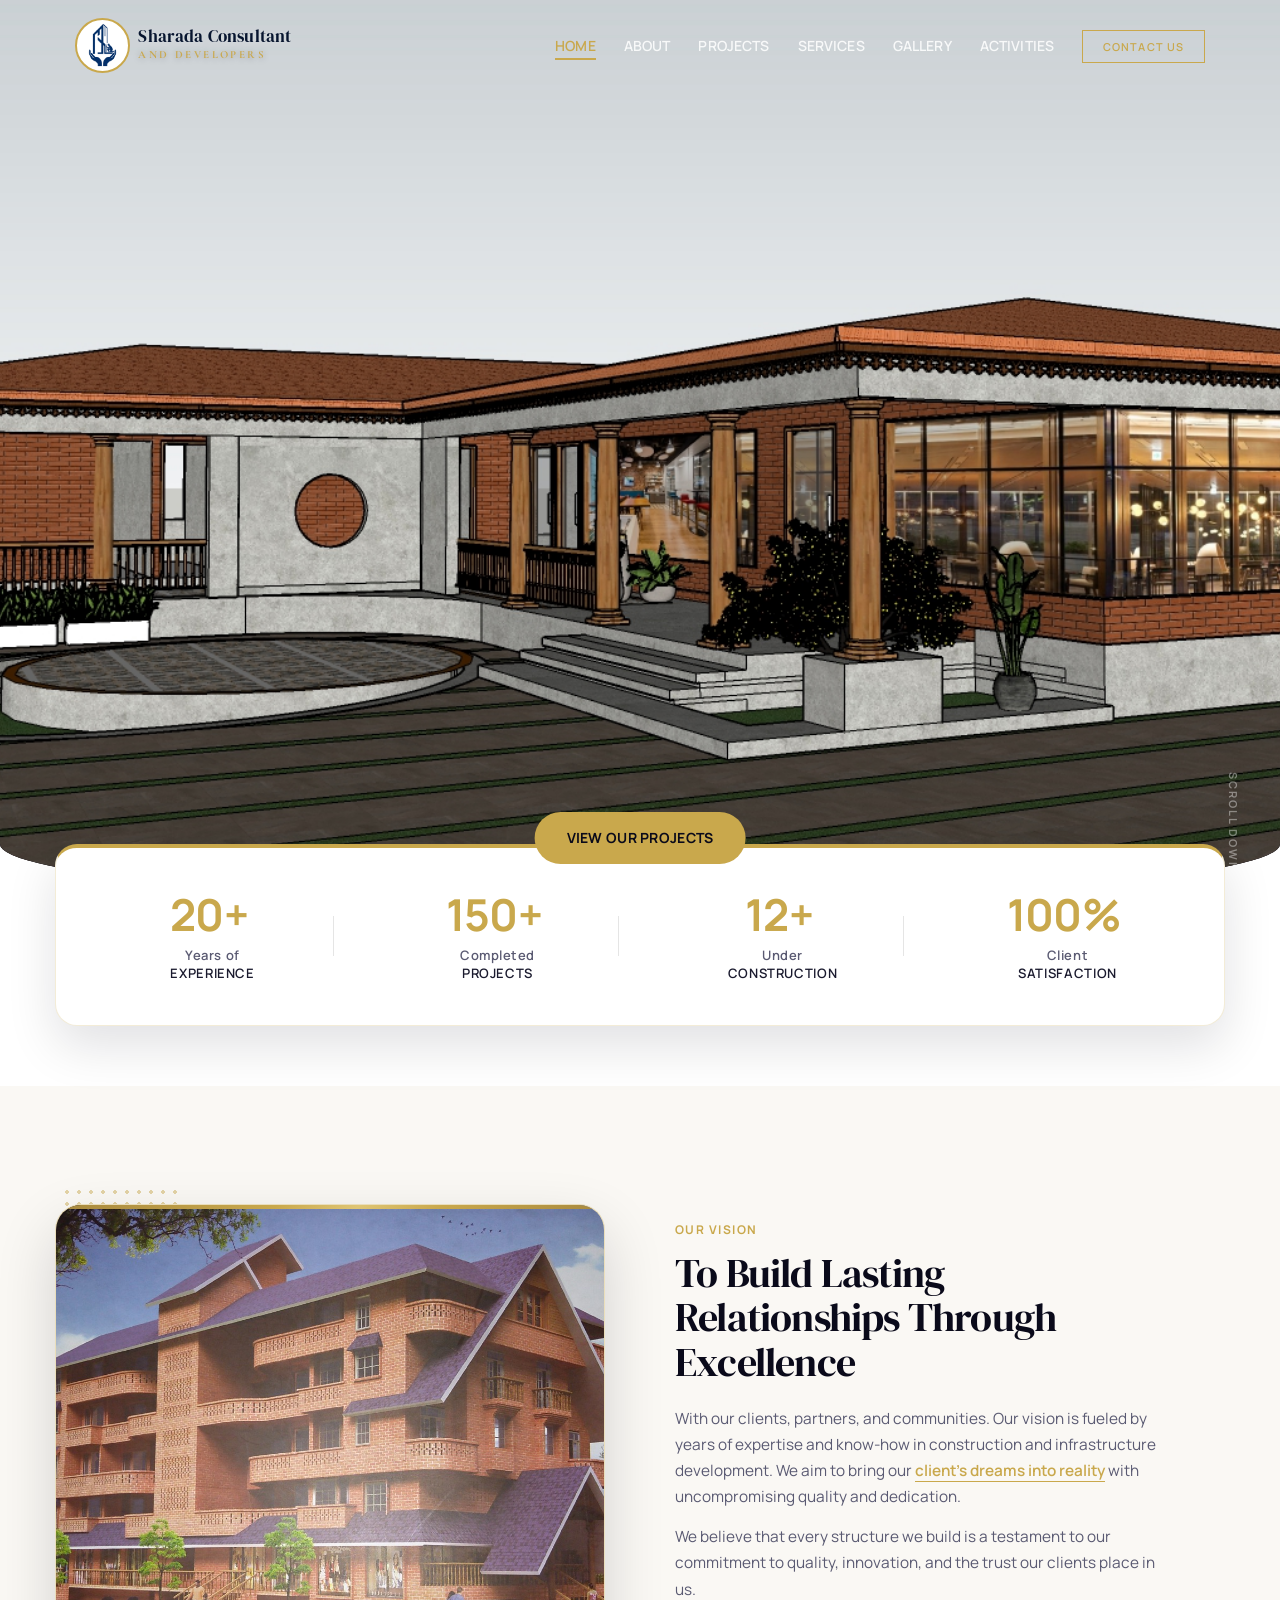
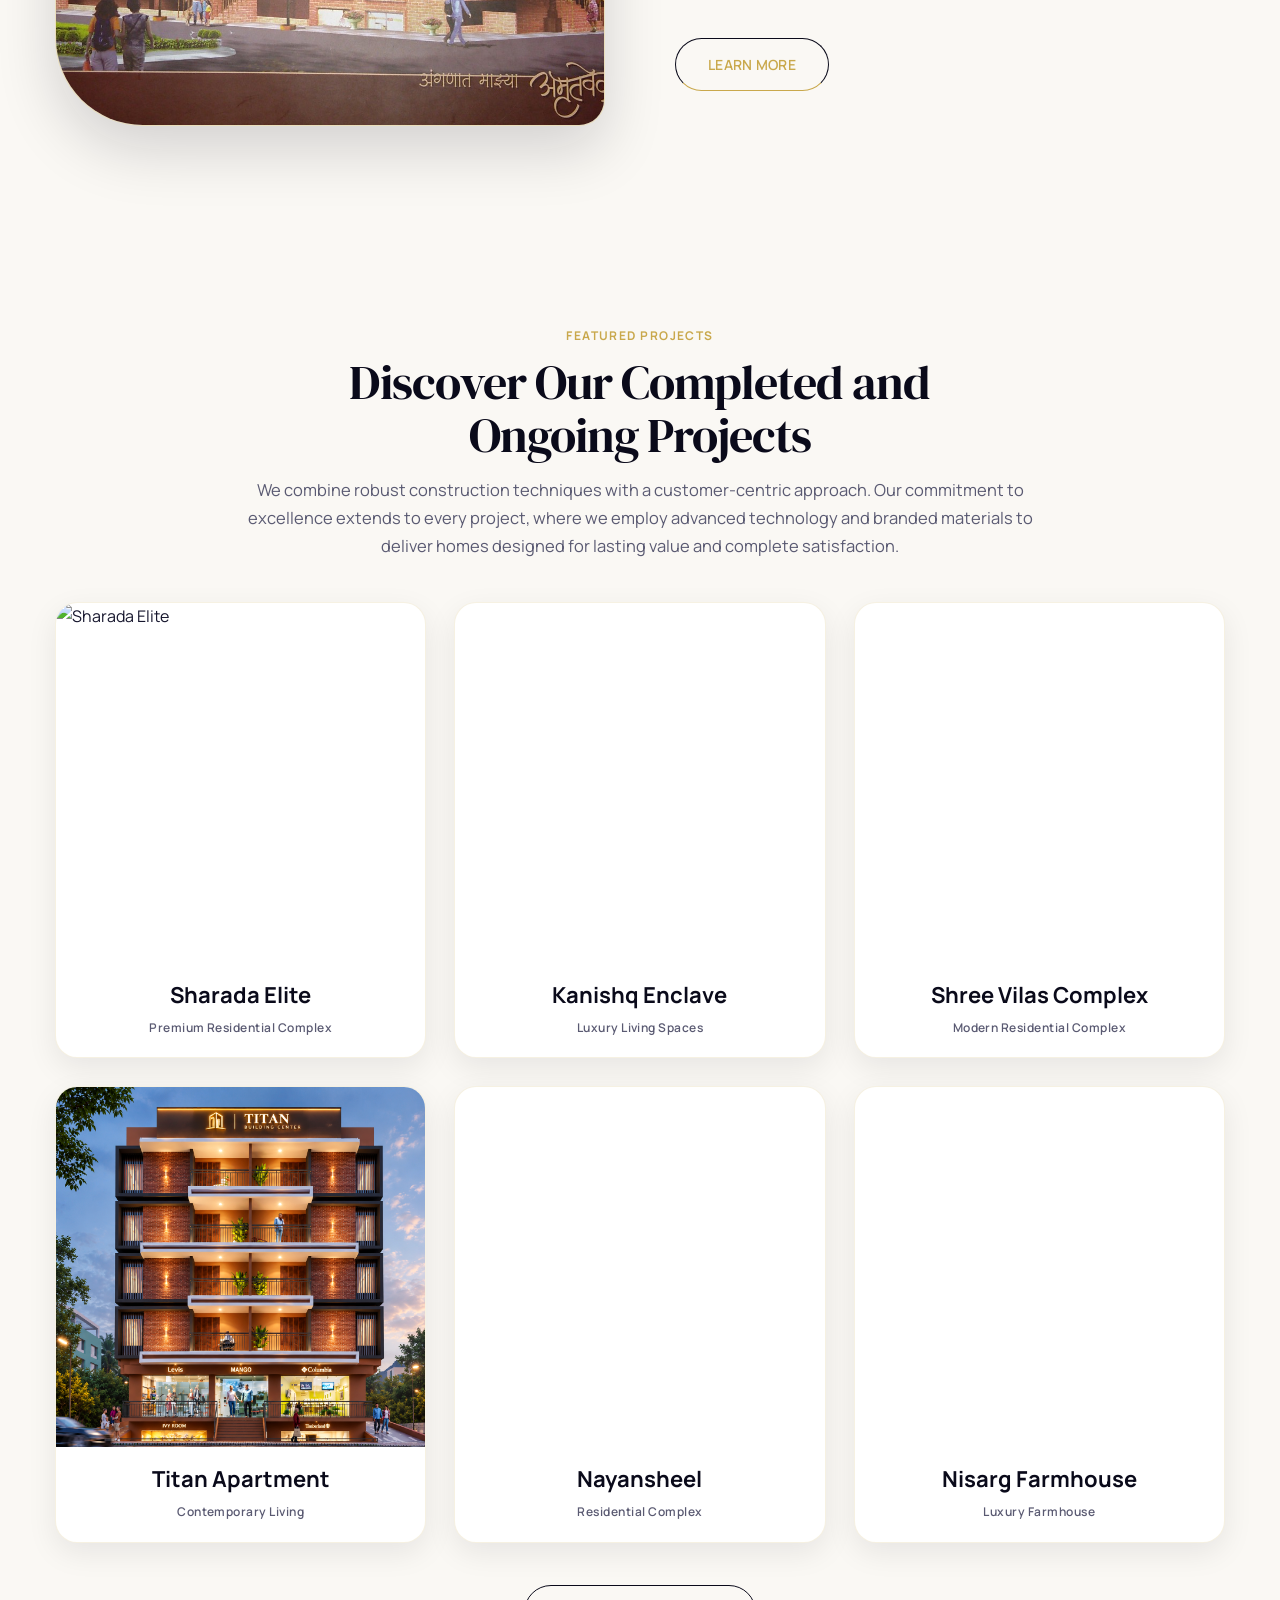
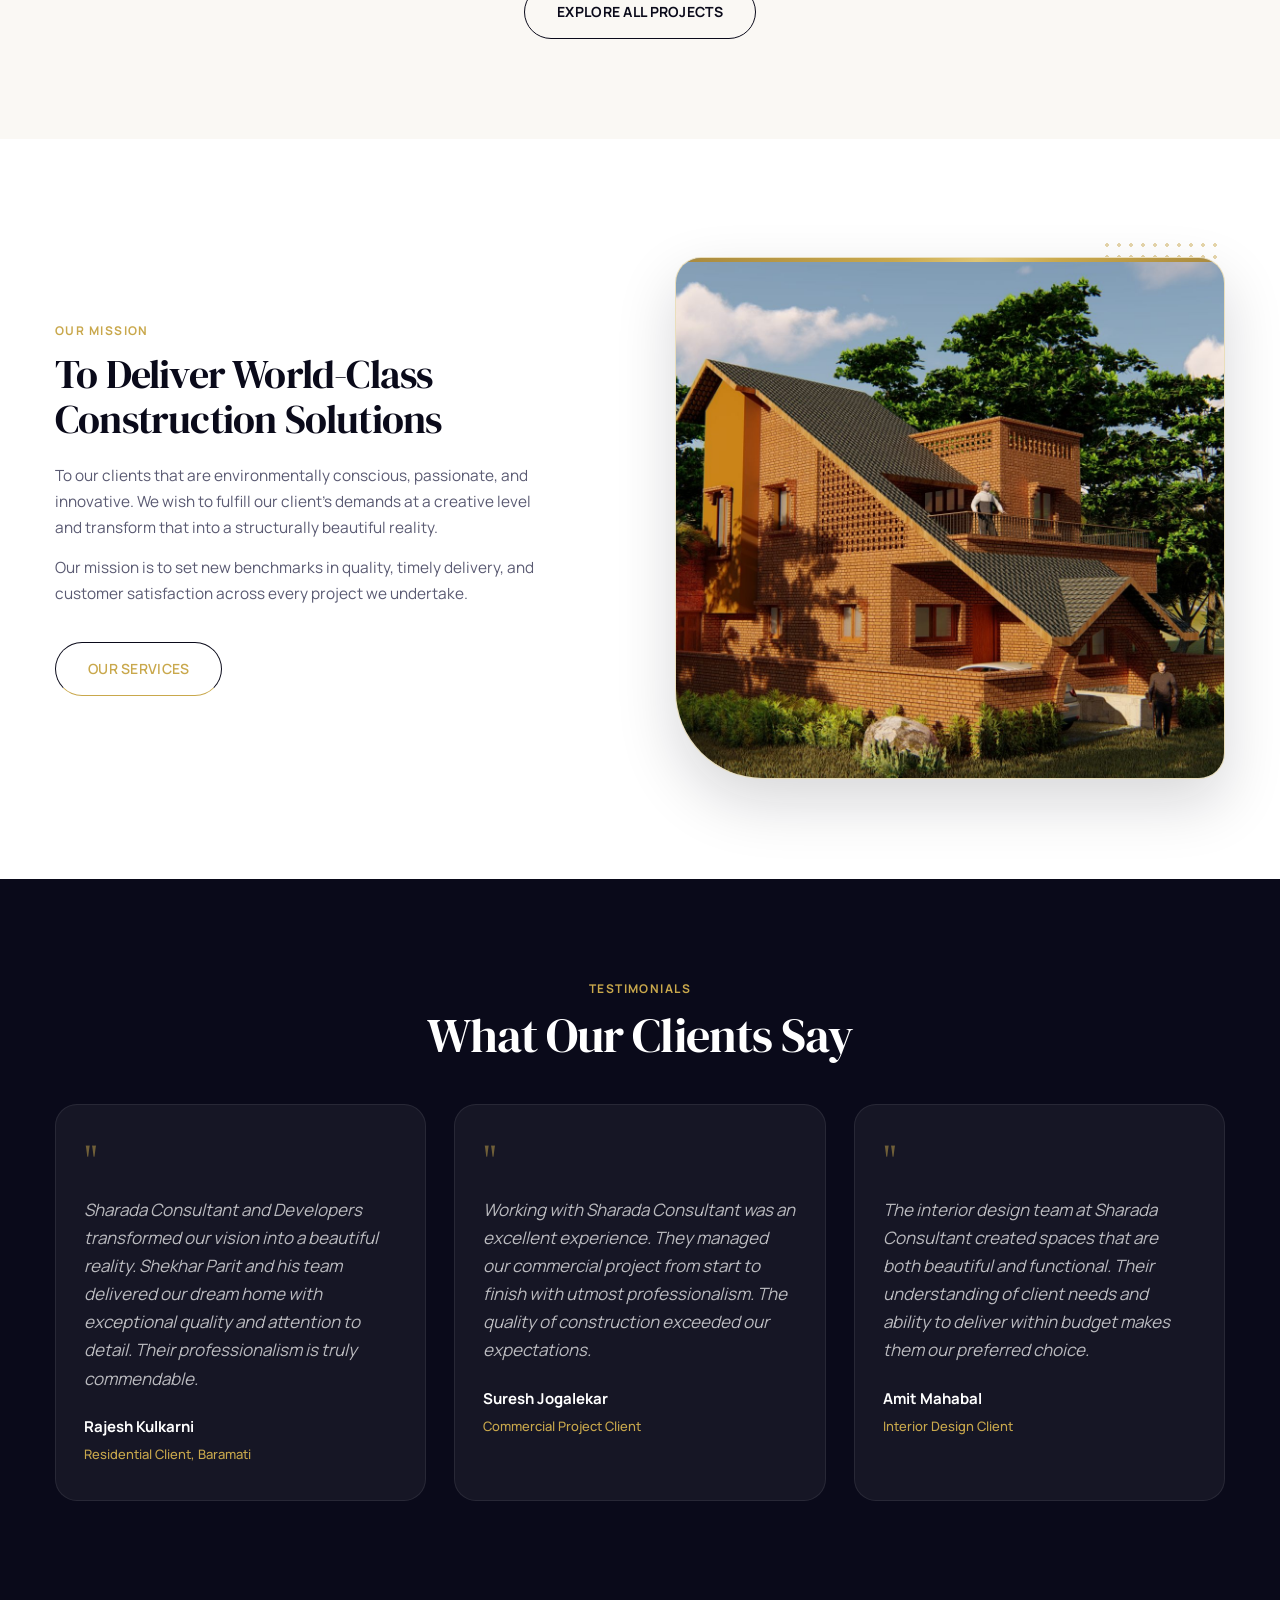
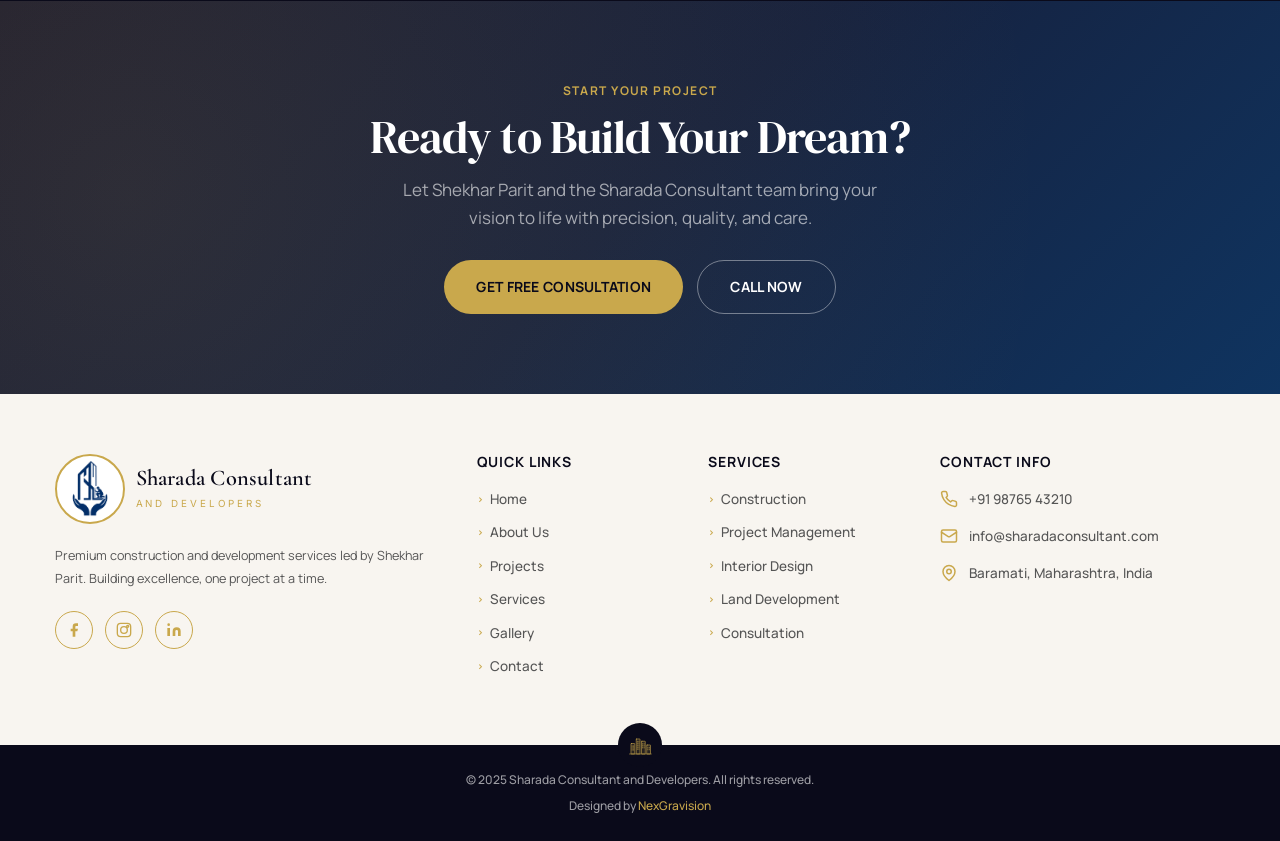
==== commit c72e66e7: "Increase AND DEVELOPERS font size (0.78rem desktop, 0.62-0.65rem mobile) for visibility" ====
--- a/index.html
+++ b/index.html
@@ -5,7 +5,7 @@
   <meta name="viewport" content="width=device-width, initial-scale=1.0">
   <title>Sharada Consultant and Developers | Premium Construction & Development</title>
   <meta name="description" content="Sharada Consultant and Developers - Premium construction, project management, and interior design services by Shekhar Parit. Building excellence since decades.">
-  <link rel="stylesheet" href="css/style.css?v=42">
+  <link rel="stylesheet" href="css/style.css?v=43">
   <link rel="icon" href="data:;base64,=">
 </head>
 <body>
--- a/css/style.css
+++ b/css/style.css
@@ -25,7 +25,7 @@
     text-shadow: none;
   }.nav-logo-tagline {
   font-family: 'Cormorant Garamond', serif;
-  font-size: 0.68rem;
+  font-size: 0.78rem;
   font-weight: 700;
   letter-spacing: 0.22em;
   text-transform: uppercase;
@@ -40,7 +40,7 @@
     color: #C9A84E;
     font-weight: 700;
     text-shadow: none;
-  }.nav-links {  display: none;  align-items: center;  gap: 2rem;  list-style: none;  flex-shrink: 0;}@media (min-width: 1024px) {  .nav-links {    display: flex;  }}.nav-links a {  font-size: 0.82rem;  font-weight: 500;  letter-spacing: 0.06em;  text-transform: uppercase;  position: relative;  padding: 0.25rem 0;  transition: color 0.3s;  white-space: nowrap;}.header.transparent .nav-links a {  color: rgba(255, 255, 255, 0.85);}.header.scrolled .nav-links a {  color: var(--text-primary);}.nav-links a::after {  content: '';  position: absolute;  bottom: -2px;  left: 0;  width: 0;  height: 2px;  background: var(--rich-gold);  transition: width 0.4s;}.nav-links a:hover,.nav-links a.active {  color: var(--rich-gold) !important;}.nav-links a:hover::after,.nav-links a.active::after {  width: 100%;}.nav-cta {  padding: 8px 20px !important;  border: 1.5px solid var(--rich-gold) !important;  color: var(--rich-gold) !important;  font-size: 0.78rem !important;  letter-spacing: 0.1em !important;}.header.scrolled .nav-cta {  background: var(--rich-gold) !important;  color: #fff !important;}.nav-cta::after {  display: none !important;}.nav-cta:hover {  background: var(--rich-gold) !important;  color: #fff !important;}.header.scrolled .nav-cta:hover {  background: var(--gold-dark) !important;}.hamburger {  display: flex;  flex-direction: column;  gap: 6px;  cursor: pointer;  z-index: 1001;  touch-action: manipulation;  background: none;  border: none;  padding: 10px;  min-width: 44px;  min-height: 44px;  align-items: center;  justify-content: center;}@media (min-width: 1024px) {  .hamburger {    display: none;  }}.hamburger span {  width: 28px;  height: 2px;  transition: all 0.3s;  display: block;}.header.transparent .hamburger span {  background: #fff;}.header.scrolled .hamburger span {  background: var(--deep-navy);}.hamburger.active span:nth-child(1) {  transform: rotate(45deg) translate(5px, 6px);}.hamburger.active span:nth-child(2) {  opacity: 0;}.hamburger.active span:nth-child(3) {  transform: rotate(-45deg) translate(5px, -6px);}/* ===== MOBILE MENU - base (hidden on desktop, panel styled in mobile query) ===== */.mobile-menu {  display: none;}.mobile-menu a {  touch-action: manipulation;}@media (min-width: 1024px) {  .mobile-menu {    display: none !important;  }}.mobile-menu-close {  position: absolute;  touch-action: manipulation;  top: 12px;  right: 15px;  width: 44px;  height: 44px;  display: flex;  align-items: center;  justify-content: center;  background: transparent;  border: 1.5px solid rgba(201, 168, 76, 0.5);  border-radius: 50%;  color: var(--rich-gold);  font-size: 1.6rem;  line-height: 1;  cursor: pointer;  transition: all 0.3s;  z-index: 2001;  font-family: 'Inter', sans-serif;}.mobile-menu-close:hover {  background: var(--rich-gold);  color: #0a0a1a;  transform: scale(1.05);}/* ===== HERO SLIDER ===== */.hero-slider {  position: relative;  height: 100vh;  height: 100svh;  min-height: 560px;  overflow: hidden;  border-radius: 0 0 50% 50% / 0 0 36px 36px;}@media (min-width: 768px) {  .hero-slider {    min-height: 640px;    border-radius: 0 0 50% 50% / 0 0 56px 56px;  }}@media (min-width: 1024px) {  .hero-slider {    min-height: 700px;  }}.hero-slide {  position: absolute;  inset: 0;  opacity: 0;  transform: translateX(100%);  transition: transform 1.8s cubic-bezier(0.65, 0, 0.35, 1), opacity 0.8s ease;  z-index: 0;  overflow: hidden;}.hero-slide.active {  opacity: 1;  transform: translateX(0);  z-index: 2;}.hero-slide.exit {  opacity: 1;  transform: translateX(-100%);  z-index: 1;}.hero-slide-bg {  width: 100%;  height: 100%;  object-fit: cover;  filter: none;}.hero-video-wrap {  position: absolute;  inset: 0;  width: 100%;  height: 100%;  z-index: 3;  overflow: hidden;  pointer-events: none;  background: #0a0a1a;}.hero-video {  position: absolute;  inset: 0;  width: 100%;  height: 100%;  min-width: 100%;  min-height: 100%;  object-fit: cover;  object-position: center center;  filter: none;  background: #0a0a1a;}.hero-slide.active .hero-slide-bg {  animation: heroKenBurns 7s ease-in-out infinite alternate;}@keyframes heroKenBurns {  from {    transform: scale(1) translate(0, 0);  }  to {    transform: scale(1.12) translate(-1.5%, 1%);  }}@media (prefers-reduced-motion: reduce) {  .hero-slide {    transition: opacity 0.8s ease;    transform: none;  }  .hero-slide.active .hero-slide-bg {    animation: none;  }}.hero-overlay {  position: absolute;  inset: 0;  z-index: 4;  display: flex;  align-items: center;  justify-content: flex-start;  text-align: left;  padding: calc(var(--header-height) + 20px) 20px 110px calc(5% + 20px);  background: transparent;  overflow: hidden;  max-width: 100%;  box-sizing: border-box;}.hero-content {  width: 100%;  max-width: 640px;  min-width: 0;  margin-left: 0;  margin-right: auto;  text-align: left;  align-self: center;  overflow-wrap: break-word;}.hero-badge {  display: inline-block;  max-width: 100%;  padding: 8px 16px;  border: 1px solid rgba(201, 168, 76, 0.55);  border-radius: var(--radius-pill);  color: var(--gold-light);  font-family: 'Cormorant Garamond', serif;  font-size: 0.68rem;  letter-spacing: 0.16em;  line-height: 1.6;  text-transform: uppercase;  margin-bottom: 1.25rem;  background: rgba(10, 10, 26, 0.35);  backdrop-filter: blur(12px);}@media (min-width: 768px) {  .hero-badge {    font-size: 0.8rem;    letter-spacing: 0.28em;    margin-bottom: 1.5rem;  }}.hero-content h1 {  --hero-title-color: #101010;  --hero-accent-color: #111111;  font-family: 'Cormorant Garamond', 'Marcellus', serif;  font-size: clamp(1.5rem, 6vw, 2rem);  color: var(--hero-title-color);  font-weight: 500;  line-height: 1.22;  letter-spacing: 0.01em;  margin-bottom: 1.25rem;  text-align: left;  max-width: 100%;  overflow-wrap: break-word;  text-shadow: 0 1px 14px rgba(255, 255, 255, 0.65), 0 0 2px rgba(255, 255, 255, 0.45);}@media (min-width: 768px) {  .hero-content h1 {    font-size: clamp(2rem, 4.2vw, 3.2rem);    margin-bottom: 1.5rem;  }}.hero-content h1 .gold {  color: #111111;  font-style: italic;  font-weight: 600;}.hero-content h1 .line {  display: block;  text-align: left;}.hero-content h1 .line-1 {  font-size: 1.12em;  font-weight: 600;  color: #0d0d0d;  line-height: 1.15;}.hero-content h1 .into {  display: block;  font-size: 0.42em;  font-weight: 400;  letter-spacing: 0.06em;  line-height: 1.3;  color: #111111;  margin: 0.65em 0 0.7em;}.hero-content h1 .line-3 {  font-size: 1em;  font-weight: 500;  color: #111111;  line-height: 1.2;}.hero-line {  display: none;}.hero-desc {  font-size: 1.05rem;  color: rgba(255, 255, 255, 0.9);  max-width: 520px;  line-height: 1.8;  font-weight: 300;  text-shadow: 0 1px 12px rgba(0, 0, 0, 0.6);}.hero-buttons {  position: absolute;  bottom: 36px;  left: 50%;  transform: translateX(-50%);  display: flex;  flex-direction: column;  gap: 0.75rem;  margin-top: 0;  width: max-content;  max-width: calc(100% - 40px);  z-index: 5;}.hero-buttons .btn {  width: auto;  max-width: 100%;  text-align: center;  margin: 0 auto;}@media (min-width: 768px) {  .hero-buttons {    position: absolute;    bottom: 36px;    left: 50%;    transform: translateX(-50%);    flex-direction: row;    gap: 1rem;    margin-top: 0;    flex-wrap: wrap;    width: max-content;    max-width: calc(100% - 40px);    justify-content: center;  }  .hero-buttons .btn {    width: auto;    margin: 0 auto;  }}.hero-progress {  position: absolute;  top: 0;  left: 0;  right: 0;  height: 3px;  background: rgba(255, 255, 255, 0.1);  z-index: 10;}.hero-progress-bar {  height: 100%;  background: var(--rich-gold);  width: 0%;  transition: width 0.3s;}.hero-pagination {  position: absolute;  bottom: 40px;  left: 50%;  transform: translateX(-50%);  z-index: 10;  display: flex;  gap: 12px;}.hero-dot {  width: 12px;  height: 12px;  border-radius: 50%;  background: rgba(255, 255, 255, 0.3);  border: none;  cursor: pointer;  transition: all 0.3s;  padding: 0;}.hero-dot.active {  background: var(--rich-gold);  transform: scale(1.3);}.hero-scroll {  position: absolute;  bottom: 2rem;  right: 3%;  z-index: 10;  display: flex;  flex-direction: column;  align-items: center;  gap: 0.5rem;  color: rgba(255, 255, 255, 0.4);  font-size: 0.65rem;  letter-spacing: 0.2em;  text-transform: uppercase;  text-decoration: none;  writing-mode: vertical-rl;  animation: scrollBounce 2s infinite;}@keyframes scrollBounce {  0%, 100% { transform: translateY(0); }  50% { transform: translateY(8px); }}/* ===== BUTTONS ===== */.btn {  display: inline-flex;  align-items: center;  gap: 0.5rem;  padding: 14px 32px;  font-family: 'Inter', sans-serif;  font-size: 0.82rem;  font-weight: 600;  letter-spacing: 0.1em;  text-transform: uppercase;  border: none;  cursor: pointer;  transition: all 0.4s;  text-decoration: none;}.btn-primary {  background: var(--rich-gold);  color: var(--deep-navy);}.btn-primary:hover {  background: var(--gold-light);  transform: translateY(-2px);  box-shadow: 0 10px 30px rgba(201, 168, 76, 0.3);}.btn-outline {  background: transparent;  color: #fff;  border: 1.5px solid rgba(255, 255, 255, 0.4);}.btn-outline:hover {  border-color: var(--rich-gold);  color: var(--rich-gold);}.btn-outline-dark {  background: transparent;  color: var(--deep-navy);  border: 1.5px solid var(--deep-navy);}.btn-outline-dark:hover {  background: linear-gradient(135deg, #dfc574 0%, #c9a84c 60%, #b8943f 100%);  border-color: #c9a84c;  color: #0a0a1a;}/* Every button sitewide: pressed/clicked = gold gradient + dark text, never black */.btn:active,.nav-cta:active,.filter-btn:active,.video-play-btn:active {  background: linear-gradient(135deg, #dfc574 0%, #c9a84c 60%, #b8943f 100%) !important;  border-color: #c9a84c !important;  color: #0a0a1a !important;}/* ===== COUNTER SECTION ===== */.counter-section {  padding: 0 0 48px;  background: transparent;  border-bottom: none;  position: relative;  z-index: 3;  margin-top: -56px;}.counter-grid {  display: grid;  grid-template-columns: repeat(2, 1fr);  gap: 1rem;  background: #fff;  border-radius: var(--radius-lg);  box-shadow: var(--shadow-premium);  border: 1px solid rgba(201, 168, 76, 0.22);  border-top: 4px solid transparent;  border-top-color: var(--rich-gold);  padding: 1.75rem 1rem;}@media (min-width: 1024px) {  .counter-section {    padding: 0 0 60px;  }  .counter-grid {    grid-template-columns: repeat(4, 1fr);    gap: 2rem;    padding: 2rem;  }}.counter-item {  text-align: center;  padding: 1rem;  position: relative;}.counter-item:not(:last-child)::after {  content: '';  position: absolute;  right: 0.5rem;  top: 50%;  transform: translateY(-50%);  width: 1px;  height: 40px;  background: var(--border-color);}.counter-num {  font-family: 'Marcellus', serif;  font-size: clamp(2rem, 4vw, 3rem);  font-weight: 400;  letter-spacing: 0.02em;  color: var(--rich-gold);  line-height: 1;  display: inline;  margin-right: 0.5rem;}/* Remove separate counter-plus - use suffix from counter-num instead */.counter-plus {  display: none;}.counter-label {  font-size: 0.85rem;  color: var(--text-secondary);  margin-top: 0.5rem;  line-height: 1.4;}.counter-label span {  display: block;  font-weight: 600;  color: var(--text-primary);  text-transform: uppercase;  letter-spacing: 0.05em;}/* ===== VISION / MISSION SECTION ===== */.vision-section,.mission-section {  padding: 56px 0;}@media (min-width: 1024px) {  .vision-section,  .mission-section {    padding: 100px 0;  }}.vision-section {  background: var(--bg-cream);}.mission-section {  background: #fff;}.vision-grid,.mission-grid {  display: grid;  grid-template-columns: 1fr;  gap: 2.5rem;  align-items: center;}.vision-img,.mission-img {  position: relative;}.vision-img img,.mission-img img {  width: 100%;  height: 340px;  object-fit: cover;  border-radius: 0;}.vision-img::after,.mission-img::after {  display: none;}@media (min-width: 768px) {  .vision-img img,  .mission-img img {    height: 400px;  }}@media (min-width: 1024px) {  .vision-grid,  .mission-grid {    grid-template-columns: 1fr 1fr;    gap: 5rem;  }  .vision-img img,  .mission-img img {    height: 520px;  }}.vision-content,.mission-content {  max-width: 500px;}.vision-content .section-title,.mission-content .section-title {  font-size: clamp(1.8rem, 3.5vw, 2.5rem);}.vision-content p,.mission-content p {  font-size: 1rem;  color: var(--text-secondary);  line-height: 1.9;  margin-bottom: 1rem;}.vision-content a,.mission-content a {  color: var(--rich-gold);  font-weight: 600;  border-bottom: 1px solid var(--rich-gold);  transition: all 0.3s;}.vision-content a:hover,.mission-content a:hover {  color: var(--gold-dark);  border-color: var(--gold-dark);}/* ===== PROJECTS SECTION ===== */.projects-section {  padding: 56px 0;  background: var(--bg-cream);}@media (min-width: 1024px) {  .projects-section {    padding: 100px 0;  }}.section-header {  text-align: center;  margin-bottom: 3rem;}.section-header .section-title {  max-width: 700px;  margin: 0 auto 1rem;}.section-header p {  max-width: 800px;  margin: 0 auto;  font-size: 0.95rem;  color: var(--text-secondary);  line-height: 1.8;}.projects-grid {  display: grid;  grid-template-columns: 1fr;  gap: 1.5rem;  margin-bottom: 2.5rem;}.project-card {  position: relative;  background: #fff;  transition: all 0.5s;  border-radius: var(--radius-lg);  overflow: hidden;  box-shadow: var(--shadow-card);  border: 1px solid rgba(201, 168, 76, 0.16);}@media (min-width: 640px) {  .projects-grid {    grid-template-columns: repeat(2, 1fr);  }}@media (min-width: 1024px) {  .projects-grid {    grid-template-columns: repeat(3, 1fr);    gap: 2rem;    margin-bottom: 3rem;  }}.project-card:hover {  transform: translateY(-6px);  box-shadow: var(--shadow-premium);  border-color: rgba(201, 168, 76, 0.55);}.project-card-img-wrapper {  overflow: hidden;}.project-card-img {  width: 100%;  height: 360px;  object-fit: cover;  object-position: center;  transition: transform 0.6s;  filter: saturate(1.1) contrast(1.04);}.project-card:hover .project-card-img {  transform: scale(1.07);}.project-card-ribbon {  position: absolute;  bottom: auto;  top: 0;  left: 0;  padding: 6px 16px;  font-size: 0.7rem;  font-weight: 700;  letter-spacing: 0.08em;  text-transform: uppercase;  color: #fff;  z-index: 2;}.project-card-ribbon.ribbon-ongoing,.project-page-tag.ribbon-ongoing,.project-card-ribbon.ribbon-completed,.project-page-tag.ribbon-completed {  display: none;}.ribbon-completed {  background: var(--accent-green);}.project-card-info {  padding: 1.25rem 1.5rem;}.projects-grid .project-card-info {  text-align: center;}.project-card-info h3 {  font-size: 1.1rem;  margin-bottom: 0.25rem;  color: var(--deep-navy);}.project-card-info h3 a {  color: var(--deep-navy);  transition: color 0.3s;}.project-card-info h3 a:hover {  color: var(--rich-gold);}.project-card-info span {  font-size: 0.82rem;  color: var(--text-secondary);}.view-all-btn {  text-align: center;}
+  }.nav-links {  display: none;  align-items: center;  gap: 2rem;  list-style: none;  flex-shrink: 0;}@media (min-width: 1024px) {  .nav-links {    display: flex;  }}.nav-links a {  font-size: 0.82rem;  font-weight: 500;  letter-spacing: 0.06em;  text-transform: uppercase;  position: relative;  padding: 0.25rem 0;  transition: color 0.3s;  white-space: nowrap;}.header.transparent .nav-links a {  color: rgba(255, 255, 255, 0.85);}.header.scrolled .nav-links a {  color: var(--text-primary);}.nav-links a::after {  content: '';  position: absolute;  bottom: -2px;  left: 0;  width: 0;  height: 2px;  background: var(--rich-gold);  transition: width 0.4s;}.nav-links a:hover,.nav-links a.active {  color: var(--rich-gold) !important;}.nav-links a:hover::after,.nav-links a.active::after {  width: 100%;}.nav-cta {  padding: 8px 20px !important;  border: 1.5px solid var(--rich-gold) !important;  color: var(--rich-gold) !important;  font-size: 0.78rem !important;  letter-spacing: 0.1em !important;}.header.scrolled .nav-cta {  background: var(--rich-gold) !important;  color: #fff !important;}.nav-cta::after {  display: none !important;}.nav-cta:hover {  background: var(--rich-gold) !important;  color: #fff !important;}.header.scrolled .nav-cta:hover {  background: var(--gold-dark) !important;}.hamburger {  display: flex;  flex-direction: column;  gap: 6px;  cursor: pointer;  z-index: 1001;  touch-action: manipulation;  background: none;  border: none;  padding: 10px;  min-width: 44px;  min-height: 44px;  align-items: center;  justify-content: center;}@media (min-width: 1024px) {  .hamburger {    display: none;  }}.hamburger span {  width: 28px;  height: 2px;  transition: all 0.3s;  display: block;}.header.transparent .hamburger span {  background: #fff;}.header.scrolled .hamburger span {  background: var(--deep-navy);}.hamburger.active span:nth-child(1) {  transform: rotate(45deg) translate(5px, 6px);}.hamburger.active span:nth-child(2) {  opacity: 0;}.hamburger.active span:nth-child(3) {  transform: rotate(-45deg) translate(5px, -6px);}/* ===== MOBILE MENU - base (hidden on desktop, panel styled in mobile query) ===== */.mobile-menu {  display: none;}.mobile-menu a {  touch-action: manipulation;}@media (min-width: 1024px) {  .mobile-menu {    display: none !important;  }}.mobile-menu-close {  position: absolute;  touch-action: manipulation;  top: 12px;  right: 15px;  width: 44px;  height: 44px;  display: flex;  align-items: center;  justify-content: center;  background: transparent;  border: 1.5px solid rgba(201, 168, 76, 0.5);  border-radius: 50%;  color: var(--rich-gold);  font-size: 1.6rem;  line-height: 1;  cursor: pointer;  transition: all 0.3s;  z-index: 2001;  font-family: 'Inter', sans-serif;}.mobile-menu-close:hover {  background: var(--rich-gold);  color: #0a0a1a;  transform: scale(1.05);}/* ===== HERO SLIDER ===== */.hero-slider {  position: relative;  height: 100vh;  height: 100svh;  min-height: 560px;  overflow: hidden;  border-radius: 0 0 50% 50% / 0 0 36px 36px;}@media (min-width: 768px) {  .hero-slider {    min-height: 640px;    border-radius: 0 0 50% 50% / 0 0 56px 56px;  }}@media (min-width: 1024px) {  .hero-slider {    min-height: 700px;  }}.hero-slide {  position: absolute;  inset: 0;  opacity: 0;  transform: translateX(100%);  transition: transform 1.8s cubic-bezier(0.65, 0, 0.35, 1), opacity 0.8s ease;  z-index: 0;  overflow: hidden;}.hero-slide.active {  opacity: 1;  transform: translateX(0);  z-index: 2;}.hero-slide.exit {  opacity: 1;  transform: translateX(-100%);  z-index: 1;}.hero-slide-bg {  width: 100%;  height: 100%;  object-fit: cover;  filter: none;}.hero-video-wrap {  position: absolute;  inset: 0;  width: 100%;  height: 100%;  z-index: 3;  overflow: hidden;  pointer-events: none;  background: #0a0a1a;}.hero-video {  position: absolute;  inset: 0;  width: 100%;  height: 100%;  min-width: 100%;  min-height: 100%;  object-fit: cover;  object-position: center center;  filter: none;  background: #0a0a1a;}.hero-slide.active .hero-slide-bg {  animation: heroKenBurns 7s ease-in-out infinite alternate;}@keyframes heroKenBurns {  from {    transform: scale(1) translate(0, 0);  }  to {    transform: scale(1.12) translate(-1.5%, 1%);  }}@media (prefers-reduced-motion: reduce) {  .hero-slide {    transition: opacity 0.8s ease;    transform: none;  }  .hero-slide.active .hero-slide-bg {    animation: none;  }}.hero-overlay {  position: absolute;  inset: 0;  z-index: 4;  display: flex;  align-items: center;  justify-content: flex-start;  text-align: left;  padding: calc(var(--header-height) + 20px) 20px 110px calc(5% + 20px);  background: transparent;  overflow: hidden;  max-width: 100%;  box-sizing: border-box;}.hero-content {  width: 100%;  max-width: 640px;  min-width: 0;  margin-left: 0;  margin-right: auto;  text-align: left;  align-self: center;  overflow-wrap: break-word;}.hero-badge {  display: inline-block;  max-width: 100%;  padding: 8px 16px;  border: 1px solid rgba(201, 168, 76, 0.55);  border-radius: var(--radius-pill);  color: var(--gold-light);  font-family: 'Cormorant Garamond', serif;  font-size: 0.78rem;  letter-spacing: 0.16em;  line-height: 1.6;  text-transform: uppercase;  margin-bottom: 1.25rem;  background: rgba(10, 10, 26, 0.35);  backdrop-filter: blur(12px);}@media (min-width: 768px) {  .hero-badge {    font-size: 0.8rem;    letter-spacing: 0.28em;    margin-bottom: 1.5rem;  }}.hero-content h1 {  --hero-title-color: #101010;  --hero-accent-color: #111111;  font-family: 'Cormorant Garamond', 'Marcellus', serif;  font-size: clamp(1.5rem, 6vw, 2rem);  color: var(--hero-title-color);  font-weight: 500;  line-height: 1.22;  letter-spacing: 0.01em;  margin-bottom: 1.25rem;  text-align: left;  max-width: 100%;  overflow-wrap: break-word;  text-shadow: 0 1px 14px rgba(255, 255, 255, 0.65), 0 0 2px rgba(255, 255, 255, 0.45);}@media (min-width: 768px) {  .hero-content h1 {    font-size: clamp(2rem, 4.2vw, 3.2rem);    margin-bottom: 1.5rem;  }}.hero-content h1 .gold {  color: #111111;  font-style: italic;  font-weight: 600;}.hero-content h1 .line {  display: block;  text-align: left;}.hero-content h1 .line-1 {  font-size: 1.12em;  font-weight: 600;  color: #0d0d0d;  line-height: 1.15;}.hero-content h1 .into {  display: block;  font-size: 0.42em;  font-weight: 400;  letter-spacing: 0.06em;  line-height: 1.3;  color: #111111;  margin: 0.65em 0 0.7em;}.hero-content h1 .line-3 {  font-size: 1em;  font-weight: 500;  color: #111111;  line-height: 1.2;}.hero-line {  display: none;}.hero-desc {  font-size: 1.05rem;  color: rgba(255, 255, 255, 0.9);  max-width: 520px;  line-height: 1.8;  font-weight: 300;  text-shadow: 0 1px 12px rgba(0, 0, 0, 0.6);}.hero-buttons {  position: absolute;  bottom: 36px;  left: 50%;  transform: translateX(-50%);  display: flex;  flex-direction: column;  gap: 0.75rem;  margin-top: 0;  width: max-content;  max-width: calc(100% - 40px);  z-index: 5;}.hero-buttons .btn {  width: auto;  max-width: 100%;  text-align: center;  margin: 0 auto;}@media (min-width: 768px) {  .hero-buttons {    position: absolute;    bottom: 36px;    left: 50%;    transform: translateX(-50%);    flex-direction: row;    gap: 1rem;    margin-top: 0;    flex-wrap: wrap;    width: max-content;    max-width: calc(100% - 40px);    justify-content: center;  }  .hero-buttons .btn {    width: auto;    margin: 0 auto;  }}.hero-progress {  position: absolute;  top: 0;  left: 0;  right: 0;  height: 3px;  background: rgba(255, 255, 255, 0.1);  z-index: 10;}.hero-progress-bar {  height: 100%;  background: var(--rich-gold);  width: 0%;  transition: width 0.3s;}.hero-pagination {  position: absolute;  bottom: 40px;  left: 50%;  transform: translateX(-50%);  z-index: 10;  display: flex;  gap: 12px;}.hero-dot {  width: 12px;  height: 12px;  border-radius: 50%;  background: rgba(255, 255, 255, 0.3);  border: none;  cursor: pointer;  transition: all 0.3s;  padding: 0;}.hero-dot.active {  background: var(--rich-gold);  transform: scale(1.3);}.hero-scroll {  position: absolute;  bottom: 2rem;  right: 3%;  z-index: 10;  display: flex;  flex-direction: column;  align-items: center;  gap: 0.5rem;  color: rgba(255, 255, 255, 0.4);  font-size: 0.65rem;  letter-spacing: 0.2em;  text-transform: uppercase;  text-decoration: none;  writing-mode: vertical-rl;  animation: scrollBounce 2s infinite;}@keyframes scrollBounce {  0%, 100% { transform: translateY(0); }  50% { transform: translateY(8px); }}/* ===== BUTTONS ===== */.btn {  display: inline-flex;  align-items: center;  gap: 0.5rem;  padding: 14px 32px;  font-family: 'Inter', sans-serif;  font-size: 0.82rem;  font-weight: 600;  letter-spacing: 0.1em;  text-transform: uppercase;  border: none;  cursor: pointer;  transition: all 0.4s;  text-decoration: none;}.btn-primary {  background: var(--rich-gold);  color: var(--deep-navy);}.btn-primary:hover {  background: var(--gold-light);  transform: translateY(-2px);  box-shadow: 0 10px 30px rgba(201, 168, 76, 0.3);}.btn-outline {  background: transparent;  color: #fff;  border: 1.5px solid rgba(255, 255, 255, 0.4);}.btn-outline:hover {  border-color: var(--rich-gold);  color: var(--rich-gold);}.btn-outline-dark {  background: transparent;  color: var(--deep-navy);  border: 1.5px solid var(--deep-navy);}.btn-outline-dark:hover {  background: linear-gradient(135deg, #dfc574 0%, #c9a84c 60%, #b8943f 100%);  border-color: #c9a84c;  color: #0a0a1a;}/* Every button sitewide: pressed/clicked = gold gradient + dark text, never black */.btn:active,.nav-cta:active,.filter-btn:active,.video-play-btn:active {  background: linear-gradient(135deg, #dfc574 0%, #c9a84c 60%, #b8943f 100%) !important;  border-color: #c9a84c !important;  color: #0a0a1a !important;}/* ===== COUNTER SECTION ===== */.counter-section {  padding: 0 0 48px;  background: transparent;  border-bottom: none;  position: relative;  z-index: 3;  margin-top: -56px;}.counter-grid {  display: grid;  grid-template-columns: repeat(2, 1fr);  gap: 1rem;  background: #fff;  border-radius: var(--radius-lg);  box-shadow: var(--shadow-premium);  border: 1px solid rgba(201, 168, 76, 0.22);  border-top: 4px solid transparent;  border-top-color: var(--rich-gold);  padding: 1.75rem 1rem;}@media (min-width: 1024px) {  .counter-section {    padding: 0 0 60px;  }  .counter-grid {    grid-template-columns: repeat(4, 1fr);    gap: 2rem;    padding: 2rem;  }}.counter-item {  text-align: center;  padding: 1rem;  position: relative;}.counter-item:not(:last-child)::after {  content: '';  position: absolute;  right: 0.5rem;  top: 50%;  transform: translateY(-50%);  width: 1px;  height: 40px;  background: var(--border-color);}.counter-num {  font-family: 'Marcellus', serif;  font-size: clamp(2rem, 4vw, 3rem);  font-weight: 400;  letter-spacing: 0.02em;  color: var(--rich-gold);  line-height: 1;  display: inline;  margin-right: 0.5rem;}/* Remove separate counter-plus - use suffix from counter-num instead */.counter-plus {  display: none;}.counter-label {  font-size: 0.85rem;  color: var(--text-secondary);  margin-top: 0.5rem;  line-height: 1.4;}.counter-label span {  display: block;  font-weight: 600;  color: var(--text-primary);  text-transform: uppercase;  letter-spacing: 0.05em;}/* ===== VISION / MISSION SECTION ===== */.vision-section,.mission-section {  padding: 56px 0;}@media (min-width: 1024px) {  .vision-section,  .mission-section {    padding: 100px 0;  }}.vision-section {  background: var(--bg-cream);}.mission-section {  background: #fff;}.vision-grid,.mission-grid {  display: grid;  grid-template-columns: 1fr;  gap: 2.5rem;  align-items: center;}.vision-img,.mission-img {  position: relative;}.vision-img img,.mission-img img {  width: 100%;  height: 340px;  object-fit: cover;  border-radius: 0;}.vision-img::after,.mission-img::after {  display: none;}@media (min-width: 768px) {  .vision-img img,  .mission-img img {    height: 400px;  }}@media (min-width: 1024px) {  .vision-grid,  .mission-grid {    grid-template-columns: 1fr 1fr;    gap: 5rem;  }  .vision-img img,  .mission-img img {    height: 520px;  }}.vision-content,.mission-content {  max-width: 500px;}.vision-content .section-title,.mission-content .section-title {  font-size: clamp(1.8rem, 3.5vw, 2.5rem);}.vision-content p,.mission-content p {  font-size: 1rem;  color: var(--text-secondary);  line-height: 1.9;  margin-bottom: 1rem;}.vision-content a,.mission-content a {  color: var(--rich-gold);  font-weight: 600;  border-bottom: 1px solid var(--rich-gold);  transition: all 0.3s;}.vision-content a:hover,.mission-content a:hover {  color: var(--gold-dark);  border-color: var(--gold-dark);}/* ===== PROJECTS SECTION ===== */.projects-section {  padding: 56px 0;  background: var(--bg-cream);}@media (min-width: 1024px) {  .projects-section {    padding: 100px 0;  }}.section-header {  text-align: center;  margin-bottom: 3rem;}.section-header .section-title {  max-width: 700px;  margin: 0 auto 1rem;}.section-header p {  max-width: 800px;  margin: 0 auto;  font-size: 0.95rem;  color: var(--text-secondary);  line-height: 1.8;}.projects-grid {  display: grid;  grid-template-columns: 1fr;  gap: 1.5rem;  margin-bottom: 2.5rem;}.project-card {  position: relative;  background: #fff;  transition: all 0.5s;  border-radius: var(--radius-lg);  overflow: hidden;  box-shadow: var(--shadow-card);  border: 1px solid rgba(201, 168, 76, 0.16);}@media (min-width: 640px) {  .projects-grid {    grid-template-columns: repeat(2, 1fr);  }}@media (min-width: 1024px) {  .projects-grid {    grid-template-columns: repeat(3, 1fr);    gap: 2rem;    margin-bottom: 3rem;  }}.project-card:hover {  transform: translateY(-6px);  box-shadow: var(--shadow-premium);  border-color: rgba(201, 168, 76, 0.55);}.project-card-img-wrapper {  overflow: hidden;}.project-card-img {  width: 100%;  height: 360px;  object-fit: cover;  object-position: center;  transition: transform 0.6s;  filter: saturate(1.1) contrast(1.04);}.project-card:hover .project-card-img {  transform: scale(1.07);}.project-card-ribbon {  position: absolute;  bottom: auto;  top: 0;  left: 0;  padding: 6px 16px;  font-size: 0.7rem;  font-weight: 700;  letter-spacing: 0.08em;  text-transform: uppercase;  color: #fff;  z-index: 2;}.project-card-ribbon.ribbon-ongoing,.project-page-tag.ribbon-ongoing,.project-card-ribbon.ribbon-completed,.project-page-tag.ribbon-completed {  display: none;}.ribbon-completed {  background: var(--accent-green);}.project-card-info {  padding: 1.25rem 1.5rem;}.projects-grid .project-card-info {  text-align: center;}.project-card-info h3 {  font-size: 1.1rem;  margin-bottom: 0.25rem;  color: var(--deep-navy);}.project-card-info h3 a {  color: var(--deep-navy);  transition: color 0.3s;}.project-card-info h3 a:hover {  color: var(--rich-gold);}.project-card-info span {  font-size: 0.82rem;  color: var(--text-secondary);}.view-all-btn {  text-align: center;}
 /* Project cards: center Titan Apartment text (mobile + desktop) */
 .project-card-info,
 .project-page-info,
@@ -75,7 +75,10 @@
 }
 .about-content p {
   text-align: center;
-}.about-features {  display: grid;  grid-template-columns: 1fr;  gap: 1rem;  margin-top: 1.5rem;}@media (min-width: 640px) {  .about-features {    grid-template-columns: 1fr 1fr;    gap: 1.5rem;    margin-top: 2rem;  }}.about-feature {  padding: 1.25rem;  background: var(--bg-cream);  border-left: 3px solid var(--rich-gold);  transition: transform 0.3s, box-shadow 0.3s;}.about-feature:hover {  transform: translateY(-3px);  box-shadow: 0 10px 30px rgba(0, 0, 0, 0.06);}.about-feature h4 {  font-family: 'Inter', sans-serif;  font-size: 0.9rem;  font-weight: 600;  margin-bottom: 0.25rem;  color: var(--deep-navy);}.about-feature p {  font-size: 0.82rem;  color: var(--text-secondary);  margin-bottom: 0;}.values-grid {  display: grid;  grid-template-columns: 1fr;  gap: 1.25rem;}@media (min-width: 640px) {  .values-grid {    grid-template-columns: repeat(2, 1fr);  }}@media (min-width: 1024px) {  .values-grid {    grid-template-columns: repeat(3, 1fr);    gap: 2rem;  }}.value-card {  padding: 1.75rem 1.25rem;  background: linear-gradient(180deg, #ffffff 0%, var(--bg-cream) 100%);  text-align: center;  transition: all 0.4s;  border: 1px solid rgba(201, 168, 76, 0.28);  border-bottom: 3px solid var(--rich-gold);  border-radius: var(--radius-lg);  box-shadow: 0 8px 24px rgba(10, 10, 26, 0.05);  position: relative;  overflow: hidden;}@media (min-width: 1024px) {  .value-card {    padding: 2.5rem 2rem;  }}.value-card:hover {  border-color: rgba(201, 168, 76, 0.55);  border-bottom-color: var(--gold-dark);  transform: translateY(-6px);  box-shadow: var(--shadow-premium);}.value-card::before {  content: '';  position: absolute;  top: 0;  left: 50%;  transform: translateX(-50%);  width: 64px;  height: 3px;  background: var(--gold-gradient);  border-radius: 0 0 4px 4px;}.value-num {  font-family: 'Marcellus', serif;  font-size: 3rem;  font-weight: 400;  letter-spacing: 0.04em;  color: var(--rich-gold);  opacity: 0.55;  margin-bottom: 1rem;}.value-card h3 {  font-size: 1.15rem;  margin-bottom: 0.75rem;  color: var(--deep-navy);}.value-card p {  font-size: 0.9rem;  color: var(--text-secondary);  line-height: 1.7;}/* Timeline: vertical on mobile, horizontal on desktop */.timeline-horizontal {  padding: 1rem 0 1.5rem;  overflow: visible;}.tl-track {  min-width: 0;  position: relative;  padding: 0 0 0 14px;}.tl-track-line {  position: absolute;  top: 8px;  bottom: 8px;  left: 36px;  width: 3px;  background: repeating-linear-gradient(    180deg,    var(--rich-gold) 0,    var(--rich-gold) 8px,    transparent 8px,    transparent 14px  );  z-index: 1;}.tl-items {  position: relative;  display: flex;  flex-direction: column;  justify-content: flex-start;  align-items: stretch;  gap: 1.5rem;  min-height: 0;  z-index: 2;}.tl-card {  position: relative;  flex: none;  display: grid;  grid-template-columns: 48px 1fr;  grid-template-rows: none;  gap: 0 1rem;  align-items: start;  min-width: 0;  padding: 0;}.tl-card.top .tl-card-box,.tl-card.bottom .tl-card-box {  grid-row: 1;  grid-column: 2;  align-self: start;  justify-self: stretch;  margin: 0;  text-align: left;  max-width: none;}.tl-card.top .tl-year-badge,.tl-card.bottom .tl-year-badge {  grid-row: 1;  grid-column: 1;  align-self: start;  justify-self: start;  margin: 0;}.tl-card-box::after {  display: none;}@media (min-width: 1024px) {  .timeline-horizontal {    padding: 3rem 0 2.5rem;    overflow-x: auto;    overflow-y: visible;    -webkit-overflow-scrolling: touch;  }  .tl-track {    min-width: 1100px;    padding: 0 2rem;  }  .tl-track-line {    top: 50%;    bottom: auto;    left: 0;    right: 0;    width: auto;    height: 3px;    background: repeating-linear-gradient(      90deg,      var(--rich-gold) 0,      var(--rich-gold) 8px,      transparent 8px,      transparent 14px    );    transform: translateY(-50%);  }  .tl-items {    flex-direction: row;    justify-content: space-between;    min-height: 540px;  }  .tl-card {    flex: 1;    display: grid;    grid-template-columns: none;    grid-template-rows: minmax(0, 1fr) minmax(0, 1fr);    gap: 0;    min-width: 200px;    padding: 0 0.5rem;  }  .tl-card.top .tl-card-box {    grid-row: 1;    grid-column: 1;    align-self: end;    justify-self: center;    margin-bottom: 74px;    text-align: center;    max-width: 220px;  }  .tl-card.top .tl-year-badge {    grid-row: 1;    grid-column: 1;    align-self: end;    justify-self: center;    margin-bottom: 16px;  }  .tl-card.bottom .tl-year-badge {    grid-row: 2;    grid-column: 1;    align-self: start;    justify-self: center;    margin-top: 16px;  }  .tl-card.bottom .tl-card-box {    grid-row: 2;    grid-column: 1;    align-self: start;    justify-self: center;    margin-top: 74px;    text-align: center;    max-width: 220px;  }  .tl-card-box::after {    display: block;  }}.tl-card-box {  background: #fff;  border: 1px solid #e0e0e0;  border-radius: 12px;  padding: 1.35rem 1.2rem 1.1rem;  text-align: center;  max-width: 220px;  width: 100%;  position: relative;  box-shadow: 0 4px 15px rgba(0, 0, 0, 0.05);  transition: transform 0.3s ease, box-shadow 0.3s ease, border-color 0.3s ease;}.tl-card.top:hover .tl-card-box {  transform: translateY(-4px);  box-shadow: 0 8px 25px rgba(0, 0, 0, 0.1);  border-color: var(--rich-gold);}.tl-card.bottom:hover .tl-card-box {  transform: translateY(4px);  box-shadow: 0 8px 25px rgba(0, 0, 0, 0.1);  border-color: var(--rich-gold);}.tl-card-box p {  font-size: 0.82rem;  color: var(--text-secondary);  line-height: 1.65;  margin-bottom: 0.75rem;}.tl-card-label {  display: block;  font-family: 'Cinzel', serif;  font-size: 0.72rem;  font-weight: 600;  color: var(--rich-gold);  letter-spacing: 2px;  text-transform: uppercase;}/* Card pointer arrows */.tl-card-arrow {  display: none;}.tl-card-box::after {  content: '';  position: absolute;  left: 50%;  width: 14px;  height: 14px;  background: #fff;  transition: border-color 0.3s ease;  z-index: 2;}/* Top card arrow points down toward its year circle */.tl-card.top .tl-card-box::after {  bottom: -7px;  transform: translateX(-50%) rotate(45deg);  border-right: 1px solid #e0e0e0;  border-bottom: 1px solid #e0e0e0;}.tl-card.top:hover .tl-card-box::after {  border-right-color: var(--rich-gold);  border-bottom-color: var(--rich-gold);}/* Bottom card arrow points up toward its year circle */.tl-card.bottom .tl-card-box::after {  top: -7px;  transform: translateX(-50%) rotate(45deg);  border-left: 1px solid #e0e0e0;  border-top: 1px solid #e0e0e0;}.tl-card.bottom:hover .tl-card-box::after {  border-left-color: var(--rich-gold);  border-top-color: var(--rich-gold);}/* Year badge circles */.tl-year-badge {  width: 48px;  height: 48px;  background: var(--rich-gold);  border-radius: 50%;  display: flex;  align-items: center;  justify-content: center;  border: 3px solid #fff;  box-shadow: 0 0 0 3px var(--rich-gold), 0 4px 12px rgba(0, 0, 0, 0.12);  z-index: 3;  transition: transform 0.3s ease, box-shadow 0.3s ease;  cursor: pointer;}.tl-year-badge span {  font-family: 'Marcellus', serif;  font-size: 0.8rem;  font-weight: 400;  color: #fff;  letter-spacing: 0.5px;}.tl-card:hover .tl-year-badge {  transform: scale(1.12);  box-shadow: 0 0 0 4px var(--rich-gold), 0 6px 18px rgba(184, 145, 80, 0.4);}/* Timeline scroll hint - hidden */.timeline-horizontal::after {  display: none;}/* ===== PROJECTS PAGE ===== */.filter-buttons {  display: flex;  justify-content: center;  gap: 6px;  margin: 0 auto 2.5rem;  flex-wrap: wrap;  background: #fff;  border: 1px solid rgba(201, 168, 76, 0.35);  border-radius: var(--radius-pill);  padding: 6px;  box-shadow: 0 10px 30px rgba(10, 10, 26, 0.07);  width: max-content;  max-width: 100%;}.filter-btn {  padding: 12px 30px;  font-family: 'Inter', sans-serif;  font-size: 0.78rem;  font-weight: 600;  letter-spacing: 0.12em;  text-transform: uppercase;  border: none;  border-radius: var(--radius-pill);  background: transparent;  color: var(--text-secondary);  cursor: pointer;  transition: all 0.35s cubic-bezier(0.22, 1, 0.36, 1);  position: relative;}.filter-btn:hover {  color: var(--deep-navy);  background: rgba(201, 168, 76, 0.12);}.filter-btn.active {  background: linear-gradient(135deg, #dfc574 0%, #c9a84c 60%, #b8943f 100%);  color: #0a0a1a;  box-shadow: 0 8px 20px rgba(201, 168, 76, 0.4), inset 0 0 0 1px rgba(255, 255, 255, 0.35);}.media-empty {  text-align: center;  padding: 3.5rem 1.5rem;  background: var(--bg-cream);  border: 1px solid rgba(201, 168, 76, 0.28);  border-radius: var(--radius-lg);  max-width: 560px;  margin: 0 auto 2.5rem;}.media-empty[hidden] {  display: none;}.media-empty-icon {  width: 64px;  height: 64px;  margin: 0 auto 1.25rem;  border: 1.5px solid var(--rich-gold);  border-radius: 50%;  display: flex;  align-items: center;  justify-content: center;  color: var(--rich-gold);}.media-empty-icon svg {  width: 26px;  height: 26px;}.media-empty h3 {  font-size: 1.3rem;  margin-bottom: 0.5rem;  color: var(--deep-navy);}.media-empty p {  color: var(--text-secondary);  font-size: 0.92rem;}.projects-page-grid {  display: grid;  grid-template-columns: 1fr;  gap: 1.5rem;}@media (min-width: 640px) {  .projects-page-grid {    grid-template-columns: repeat(2, 1fr);  }}@media (min-width: 1024px) {  .projects-page-grid {    grid-template-columns: repeat(3, 1fr);    gap: 2rem;  }}.project-page-card {  position: relative;  background: #fff;  transition: all 0.5s;  border: 1px solid rgba(201, 168, 76, 0.16);  border-radius: var(--radius-lg);  overflow: hidden;  opacity: 1;}.project-page-card:hover {  transform: translateY(-6px);  box-shadow: var(--shadow-premium);  border-color: rgba(201, 168, 76, 0.55);}.project-page-img-wrapper {  overflow: hidden;}.project-page-img {  width: 100%;  height: 340px;  object-fit: cover;  object-position: center;  transition: transform 0.6s;  filter: saturate(1.1) contrast(1.04);}.project-card-img,.project-page-img {  cursor: zoom-in;}.project-page-card:hover .project-page-img {  transform: scale(1.07);}.project-page-tag {  position: absolute;  top: 0;  left: 0;  padding: 6px 14px;  font-size: 0.68rem;  font-weight: 700;  letter-spacing: 0.08em;  text-transform: uppercase;  color: #fff;}.project-page-info {  padding: 1.25rem 1.5rem;}.project-page-info h3 {  font-size: 1.1rem;  margin-bottom: 0.5rem;  color: var(--deep-navy);}.project-page-info p {  font-size: 0.85rem;  color: var(--text-secondary);  line-height: 1.7;}/* ===== SERVICES PAGE ===== */.service-detail {  display: grid;  grid-template-columns: 1fr;  gap: 1.75rem;  align-items: center;  padding: 2.5rem 0;  border-bottom: 1px solid var(--border-color);}@media (min-width: 1024px) {  .service-detail {    grid-template-columns: 1fr 1fr;    gap: 4rem;    padding: 4rem 0;  }}.service-detail:last-child {  border-bottom: none;}.service-detail.reverse {  grid-template-columns: 1fr;}@media (min-width: 1024px) {  .service-detail.reverse {    grid-template-columns: 1fr 1fr;  }}.service-detail.reverse .service-detail-img {  order: 2;}.service-detail.reverse .service-detail-content {  order: 1;}.service-detail-img {  width: 100%;  height: 280px;  object-fit: cover;  border-radius: var(--radius-lg);}@media (min-width: 768px) {  .service-detail-img {    height: 320px;  }}@media (min-width: 1024px) {  .service-detail-img {    height: 560px;  }}.service-detail-content h3 {  font-size: clamp(1.5rem, 3vw, 2rem);  margin-bottom: 1rem;  color: var(--deep-navy);}.service-detail-content p {  color: var(--text-secondary);  line-height: 1.8;  margin-bottom: 1rem;}.service-list {  list-style: none;  margin-top: 1rem;}.service-list li {  padding: 0.75rem 0;  border-bottom: 1px solid var(--border-color);  font-size: 0.95rem;  color: var(--text-secondary);  display: flex;  align-items: center;  gap: 0.75rem;}.service-list li::before {  content: '';  width: 8px;  height: 8px;  background: var(--rich-gold);  clip-path: polygon(50% 0%, 100% 50%, 50% 100%, 0% 50%);  flex-shrink: 0;}/* ===== GALLERY ===== */.gallery-masonry {  columns: 2;  column-gap: 1rem;}@media (min-width: 1024px) {  .gallery-masonry {    columns: 3;    column-gap: 1.5rem;  }}.gallery-item {  break-inside: avoid;  margin-bottom: 1.5rem;  position: relative;  overflow: hidden;  cursor: pointer;}.gallery-item img {  width: 100%;  display: block;  transition: transform 0.6s;}.gallery-item:hover img {  transform: scale(1.05);}.gallery-item-overlay {  position: absolute;  inset: 0;  background: rgba(10, 10, 26, 0.7);  display: flex;  align-items: center;  justify-content: center;  opacity: 0;  transition: opacity 0.4s;}.gallery-item:hover .gallery-item-overlay {  opacity: 1;}.gallery-item-overlay span {  color: #fff;  font-size: 0.85rem;  letter-spacing: 0.1em;  text-transform: uppercase;  font-weight: 500;  text-align: center;  padding: 0 10px;}/* Lightbox */.lightbox {  position: fixed;  inset: 0;  background: rgba(0, 0, 0, 0.95);  z-index: 2000;  display: none;  align-items: center;  justify-content: center;}.lightbox.active {  display: flex;}.lightbox img {  max-width: 90vw;  max-height: 85vh;  object-fit: contain;}.lightbox-close {  position: absolute;  top: 2rem;  right: 2rem;  width: 50px;  height: 50px;  background: none;  border: 2px solid rgba(255, 255, 255, 0.3);  color: #fff;  font-size: 1.5rem;  cursor: pointer;  display: flex;  align-items: center;  justify-content: center;  transition: all 0.3s;}.lightbox-close:hover {  border-color: var(--rich-gold);  color: var(--rich-gold);}.lightbox-nav {  position: absolute;  top: 50%;  transform: translateY(-50%);  width: 50px;  height: 50px;  background: none;  border: 2px solid rgba(255, 255, 255, 0.3);  color: #fff;  font-size: 1.2rem;  cursor: pointer;  display: flex;  align-items: center;  justify-content: center;  transition: all 0.3s;}.lightbox-nav:hover {  border-color: var(--rich-gold);  color: var(--rich-gold);}.lightbox-prev { left: 2rem; }.lightbox-next { right: 2rem; }/* ===== ACTIVITIES ===== */.activities-grid,.videos-grid {  display: grid;  grid-template-columns: 1fr;  gap: 1.5rem;}.video-frame {  position: relative;  overflow: hidden;}.video-frame video {  display: block;}.video-play-btn {  position: absolute;  inset: 0;  margin: auto;  width: 76px;  height: 76px;  border-radius: 50%;  background: rgba(10, 10, 26, 0.45);  -webkit-backdrop-filter: blur(6px);  backdrop-filter: blur(6px);  border: 1.5px solid var(--rich-gold);  cursor: pointer;  display: flex;  align-items: center;  justify-content: center;  transition: all 0.3s;  padding: 0;}.video-play-btn span {  width: 0;  height: 0;  margin-left: 5px;  border-left: 18px solid var(--gold-light);  border-top: 11px solid transparent;  border-bottom: 11px solid transparent;}.video-play-btn:hover {  transform: scale(1.08);  background: rgba(10, 10, 26, 0.6);  box-shadow: 0 0 0 8px rgba(201, 168, 76, 0.15), 0 10px 30px rgba(0, 0, 0, 0.35);}.video-frame.playing .video-play-btn {  opacity: 0;  visibility: hidden;}.videos-grid[hidden] {  display: none;}@media (min-width: 640px) {  .activities-grid,  .videos-grid {    grid-template-columns: repeat(2, 1fr);  }}@media (min-width: 1024px) {  .activities-grid,  .videos-grid {    grid-template-columns: repeat(3, 1fr);    gap: 2rem;  }}.activity-card {  position: relative;  background: #fff;  border: 1px solid rgba(201, 168, 76, 0.16);  border-radius: var(--radius-lg);  transition: all 0.4s;  overflow: hidden;  box-shadow: var(--shadow-card);}.activity-card:hover {  transform: translateY(-5px);  box-shadow: 0 15px 40px rgba(0, 0, 0, 0.08);}.activity-card-img-wrapper {  overflow: hidden;}.activity-card-img {  width: 100%;  height: 300px;  object-fit: cover;  object-position: center;  transition: transform 0.5s;}.activity-card:hover .activity-card-img {  transform: scale(1.05);}.activity-card-info {  padding: 1.5rem;}.activity-card-info h3 {  font-size: 1.05rem;  margin-bottom: 0.5rem;  color: var(--deep-navy);}.activity-card-info p {  font-size: 0.85rem;  color: var(--text-secondary);  line-height: 1.7;}/* ===== CONTACT ===== */.contact-grid {  display: grid;  grid-template-columns: 1fr;  gap: 2rem;}@media (min-width: 1024px) {  .contact-grid {    grid-template-columns: 1fr 1fr;    gap: 4rem;  }}.contact-form {  background: #fff;  padding: 1.5rem;  border: 1px solid var(--border-color);  border-radius: var(--radius-lg);  box-shadow: var(--shadow-card);}@media (min-width: 1024px) {  .contact-form {    padding: 3rem;  }}.form-group {  margin-bottom: 1.5rem;}.form-group label {  display: block;  font-size: 0.8rem;  font-weight: 600;  letter-spacing: 0.08em;  text-transform: uppercase;  color: var(--deep-navy);  margin-bottom: 0.5rem;}.form-group input,.form-group textarea,.form-group select {  width: 100%;  padding: 12px 16px;  border: 1px solid var(--border-color);  font-family: 'Inter', sans-serif;  font-size: 0.95rem;  color: var(--text-primary);  background: var(--bg-cream);  transition: border-color 0.3s;  outline: none;}.form-group input:focus,.form-group textarea:focus,.form-group select:focus {  border-color: var(--rich-gold);}.form-group textarea {  min-height: 150px;  resize: vertical;}.form-row {  display: grid;  grid-template-columns: 1fr;  gap: 1rem;}@media (min-width: 768px) {  .form-row {    grid-template-columns: 1fr 1fr;    gap: 1.5rem;  }}.contact-info-card {  padding: 1.5rem;  background: var(--bg-cream);  border-left: 3px solid var(--rich-gold);  margin-bottom: 1.5rem;}.contact-info-card h4 {  font-family: 'Inter', sans-serif;  font-size: 0.8rem;  font-weight: 600;  letter-spacing: 0.1em;  text-transform: uppercase;  color: var(--rich-gold);  margin-bottom: 0.75rem;}.contact-info-card p {  font-size: 0.95rem;  color: var(--text-secondary);  line-height: 1.7;}/* ===== FOOTER ===== */.footer {  background: #f8f5f0;  padding: 60px 0 0;  color: #333;  position: relative;  z-index: 1;}.footer-grid {  display: grid;  grid-template-columns: 1fr 1fr;  column-gap: 1.5rem;  row-gap: 2rem;  align-items: start;  padding: 0 4px 2.5rem;  border-bottom: none;  max-width: 430px;  margin-left: auto;  margin-right: auto;}.footer-grid .footer-brand {  display: block;  order: 2;  grid-column: 1 / -1;}.footer-grid .footer-brand > .footer-brand-logo,.footer-grid .footer-brand > p {  display: none;}.footer-grid .footer-brand .footer-social {  justify-content: center;  margin-top: 0.5rem;}.footer-grid > div:nth-child(2) ul li:last-child {  display: none;}.footer-grid > div:nth-child(2),.footer-grid > div:nth-child(3) {  display: none;}.footer-grid > div:nth-child(4) {  order: 1;  grid-column: 1 / -1;  display: flex;  flex-direction: column;  align-items: center;  text-align: center;}.footer-grid > div:nth-child(4) h4 {  text-align: center;}.footer-grid > div:nth-child(4) .footer-contact-item {  display: flex;  align-items: center;  justify-content: center;  gap: 0.75rem;  text-align: center;  width: 100%;  max-width: 290px;  margin: 0 auto 1rem;}.footer-grid > div:nth-child(4) .footer-contact-icon {  margin-top: 0;  flex-shrink: 0;}@media (min-width: 1024px) {  .footer-grid {    grid-template-columns: 2fr 1fr 1fr 1.5fr;    gap: 3rem;    padding-bottom: 4rem;    padding-left: 0;    padding-right: 0;    max-width: none;    margin-left: 0;    margin-right: 0;  }  .footer-grid .footer-brand {    display: block;    order: 0;    grid-column: auto;  }  .footer-grid .footer-brand > .footer-brand-logo {    display: flex;  }  .footer-grid .footer-brand > p {    display: block;  }  .footer-grid .footer-brand .footer-social {    justify-content: flex-start;    margin-top: 1.5rem;  }  .footer-grid > div:nth-child(2) ul li:last-child {    display: list-item;  }  .footer-grid > div:nth-child(2),  .footer-grid > div:nth-child(3) {    display: block;    order: 0;  }  .footer-grid > div:nth-child(4) {    order: 0;  }  .footer-grid > div:nth-child(4) {    grid-column: auto;    display: block;    text-align: left;  }  .footer-grid > div:nth-child(4) h4 {    text-align: left;  }  .footer-grid > div:nth-child(4) .footer-contact-item {    display: flex;    justify-content: flex-start;    align-items: flex-start;    text-align: left;    width: auto;    max-width: none;    margin-left: 0;    margin-right: 0;  }  .footer-grid > div:nth-child(4) .footer-contact-icon {    flex: 0 0 auto;    margin-top: 2px;  }}.footer-brand-logo {  display: flex;  align-items: center;  gap: 0.75rem;}.footer-brand-logo img {  width: 70px;  height: 70px;  border-radius: 50%;  object-fit: cover;  object-position: center 55%;  border: 2px solid var(--rich-gold);  flex-shrink: 0;  background: #fff;}.footer-brand .footer-logo-name {  display: block;  font-family: 'Cormorant Garamond', serif;  font-size: 1.6rem;  font-weight: 600;  color: #0a0a1a;  line-height: 1.2;}.footer-brand .footer-logo-tagline {  display: block;  font-family: 'Inter', sans-serif;  font-size: 0.7rem;  letter-spacing: 0.3em;  text-transform: uppercase;  color: var(--rich-gold);  margin-top: 4px;}.footer-brand .footer-logo-line {  display: none;}.footer-brand p {  margin-top: 1.5rem;  font-size: 0.9rem;  line-height: 1.8;  color: #555;}.footer-social {  display: flex;  gap: 12px;  margin-top: 1.5rem;}.footer-social a {  display: flex;  align-items: center;  justify-content: center;  width: 38px;  height: 38px;  border-radius: 50%;  border: 1.5px solid var(--rich-gold);  color: var(--rich-gold);  transition: all 0.3s;}.footer-social a:hover {  background: var(--rich-gold);  color: #fff;}.footer-social svg {  width: 16px;  height: 16px;}.footer-col h4 {  color: #0a0a1a;  font-family: 'Inter', sans-serif;  font-size: 0.85rem;  font-weight: 600;  letter-spacing: 0.1em;  text-transform: uppercase;  margin-bottom: 1.25rem;}.footer-col h4::after {  display: none;}.footer-col ul {  list-style: none;}.footer-col ul li {  margin-bottom: 0.75rem;}.footer-col ul li a {  display: flex;  align-items: center;  gap: 6px;  color: #555;  font-size: 0.9rem;  transition: color 0.3s;}.footer-col ul li a::before {  content: '>';  color: var(--rich-gold);  font-size: 0.75rem;  font-weight: 600;}.footer-col ul li a:hover {  color: var(--rich-gold);}.footer-contact-item {  display: flex;  gap: 0.75rem;  margin-bottom: 1rem;  font-size: 0.9rem;  align-items: flex-start;  color: #555;}.footer-contact-icon {  width: 18px;  height: 18px;  color: var(--rich-gold);  flex-shrink: 0;  margin-top: 2px;}.footer-contact-label {  display: none;}.footer-bottom {  background: #0a0a1a;  width: 100%;  padding: 1.8rem calc(50vw - 50% + 2rem);  display: flex;  flex-direction: column;  align-items: center;  gap: 0.4rem;  font-size: 0.8rem;  color: rgba(255, 255, 255, 0.6);  position: relative;  box-sizing: border-box;}.footer-bottom span:first-child {  text-align: center;}.footer-bottom span:last-child {  text-align: center;}.footer-bottom-icon {  position: absolute;  left: 50%;  transform: translateX(-50%);  top: -22px;  width: 44px;  height: 44px;  background: #0a0a1a;  border-radius: 50%;  display: flex;  align-items: center;  justify-content: center;}.footer-bottom-icon svg {  width: 24px;  height: 24px;  color: var(--rich-gold);}.footer-bottom a {  color: var(--rich-gold);}/* ===== CTA SECTION ===== */.cta-section {  padding: 56px 0;  background: linear-gradient(135deg, #1a1a2e 0%, #16213e 50%, #0f3460 100%);  text-align: center;  position: relative;  overflow: hidden;  border-radius: 28px 28px 0 0;}.cta-section.cta-flat {  border-radius: 0;}@media (min-width: 1024px) {  .cta-section {    padding: 80px 0;  }}.cta-section::before {  content: '';  position: absolute;  top: -50%;  left: -50%;  width: 200%;  height: 200%;  background: radial-gradient(circle at 30% 50%, rgba(201, 168, 76, 0.12) 0%, transparent 50%);  pointer-events: none;}.cta-content {  position: relative;  z-index: 2;}.cta-section h2 {  font-size: clamp(2rem, 4vw, 2.8rem);  color: #fff;  margin-bottom: 1rem;}.cta-section p {  color: rgba(255, 255, 255, 0.6);  max-width: 500px;  margin: 0 auto 2rem;  font-size: 1rem;}/* ===== SCROLL ANIMATIONS ===== */.reveal {  opacity: 0;  transform: translateY(30px);  transition: opacity 0.7s cubic-bezier(0.4, 0, 0.2, 1), transform 0.7s cubic-bezier(0.4, 0, 0.2, 1);}.reveal.revealed {  opacity: 1;  transform: translateY(0);}.reveal-left {  opacity: 0;  transform: translateX(-30px);  transition: opacity 0.7s cubic-bezier(0.4, 0, 0.2, 1), transform 0.7s cubic-bezier(0.4, 0, 0.2, 1);}.reveal-left.revealed {  opacity: 1;  transform: translateX(0);}.reveal-right {  opacity: 0;  transform: translateX(30px);  transition: opacity 0.7s cubic-bezier(0.4, 0, 0.2, 1), transform 0.7s cubic-bezier(0.4, 0, 0.2, 1);}.reveal-right.revealed {  opacity: 1;  transform: translateX(0);}/* ===== RESPONSIVE: 1280px+ ===== */@media (min-width: 1280px) {  .container {    max-width: 1200px;  }}/* ===== RESPONSIVE: 1024px ===== */@media (max-width: 1024px) {  .hero-slider {    min-height: 550px;  }  .counter-item:not(:last-child)::after {    display: none;  }  .service-detail.reverse .service-detail-img {    order: 0;  }  .service-detail.reverse .service-detail-content {    order: 0;  }  .gallery-masonry {    columns: 2;  }  .footer-bottom {    flex-direction: column;    gap: 1rem;    text-align: center;  }}/* ===== RESPONSIVE: 768px ===== */@media (max-width: 768px) {  .hero-slider {    min-height: 500px;  }  .hero-content h1 {    display: none;  }  .hero-content {    max-width: 90%;  }  .hero-desc {    font-size: 0.95rem;  }  .hero-badge {    font-size: 0.72rem;    padding: 5px 14px;  }  .hero-overlay {    padding: calc(var(--header-height) + 30px) 20px 60px;  }  .hero-content {    padding-top: 0;  }  .hero-buttons {    flex-direction: column;    gap: 0.75rem;    bottom: 28px;    left: 50%;    transform: translateX(-50%);  }  .hero-buttons .btn {    width: auto;    justify-content: center;  }.hero-scroll {    display: none;  }  .hero-pagination {    bottom: 20px;  }  .counter-grid {    grid-template-columns: repeat(2, 1fr);    gap: 1rem;  }  .counter-item:not(:last-child)::after {    display: none !important;  }  .counter-num {    font-size: 1.8rem;  }  .counter-plus {    font-size: 1.3rem;  }  .counter-label {    font-size: 0.78rem;  }  .project-card-img {    height: auto;  }  .project-page-img {    height: auto;  }  .activity-card-img {    height: auto;  }  .page-hero {    height: 50vh;    min-height: 300px;  }  .page-hero-content h1 {    font-size: clamp(1.8rem, 6vw, 2.8rem);  }  .page-hero-content p {    font-size: 0.9rem;  }  .inner-section .section-title {    font-size: clamp(1.5rem, 4vw, 2rem);  }  .section-header {    margin-bottom: 2rem;  }  .vision-grid,  .mission-grid {    gap: 2rem;  }  .vision-img img,  .mission-img img {    height: 340px;  }  .vision-img::after,  .mission-img::after {    display: none;  }  .vision-content .section-title,  .mission-content .section-title {    font-size: clamp(1.4rem, 4vw, 1.8rem);  }  .about-grid {    gap: 2rem;  }  .about-image {    min-height: 0;    max-height: none;  }  .about-content p {    font-size: 0.95rem;  }  .about-features {    gap: 1rem;  }  .values-grid {    gap: 1.5rem;  }  .value-card {    padding: 2rem 1.5rem;  }  .value-num {    font-size: 2.5rem;  }  .service-detail {    padding: 3rem 0;    gap: 2rem;  }  .service-detail-img {    height: auto;  }  .service-detail-content h3 {    font-size: clamp(1.3rem, 4vw, 1.6rem);  }  .service-detail-content p {    font-size: 0.9rem;  }  .gallery-masonry {    columns: 2;    column-gap: 1rem;  }  .gallery-item {    margin-bottom: 1rem;  }  .testimonials-grid {    gap: 1.5rem;  }  .testimonial-card {    padding: 2rem 1.5rem;  }  .testimonial-text {    font-size: 0.88rem;  }  .testimonial-quote {    font-size: 2.5rem;  }  .contact-grid {    gap: 2.5rem;  }  .contact-form {    padding: 2rem 1.5rem;  }  .filter-buttons {    gap: 0.5rem;  }  .filter-btn {    padding: 8px 16px;    font-size: 0.75rem;  }  .form-group input,  .form-group textarea,  .form-group select {    font-size: 16px;  }  .cta-section h2 {    font-size: clamp(1.6rem, 5vw, 2.2rem);  }  .cta-section p {    font-size: 0.9rem;  }  .footer {    padding: 40px 0 0;    background: #f8f5f0;    color: #333;  }  .footer-col h4 {    font-size: 0.8rem;  }  .footer-col ul a {    font-size: 0.85rem;  }  .footer-contact-item {    font-size: 0.85rem;  }  .footer-col ul li a {    font-size: 0.85rem;  }  .mobile-menu a {    font-size: 1.5rem;  }  .tl-card-box {    padding: 1.1rem 1rem 0.9rem;  }  .tl-card-box p {    font-size: 0.78rem;  }  .tl-card-label {    font-size: 0.68rem;  }}/* ===== RESPONSIVE: 480px ===== */@media (max-width: 480px) {  .container {    padding: 0 15px;  }  .hero-slider {    min-height: 420px;  }  .header-inner {    padding: 14px 15px;  }  .header.scrolled .header-inner {    padding: 10px 15px;  }  .nav-logo-name {    font-size: 1rem;  }  .nav-logo-tagline {    font-size: 0.55rem;    letter-spacing: 0.15em;  }  .hero-content h1 {    font-size: 1.55rem;  }  .hero-desc {    font-size: 0.88rem;    line-height: 1.7;  }  .hero-badge {    font-size: 0.68rem;    padding: 4px 12px;    margin-bottom: 1rem;  }  .counter-grid {    grid-template-columns: 1fr 1fr;    gap: 0.75rem;  }  .counter-item {    padding: 0.75rem 0.5rem;  }  .counter-num {    font-size: 1.5rem;  }  .counter-plus {    font-size: 1.1rem;  }  .counter-label {    font-size: 0.72rem;  }  .page-hero {    height: 45vh;    min-height: 260px;  }  .page-hero-content h1 {    font-size: 1.8rem;  }  .page-hero-content p {    font-size: 0.82rem;  }  .section-title {    font-size: 1.5rem;  }  .section-subtitle {    font-size: 0.8rem;    letter-spacing: 0.2em;  }  .inner-section {    padding: 40px 0;  }  .inner-section .section-title {    font-size: 1.4rem;  }  .vision-section,  .mission-section,  .projects-section,  .testimonials-section,  .cta-section {    padding: 40px 0;  }  .vision-img img,  .mission-img img {    height: 300px;  }  .vision-content .section-title,  .mission-content .section-title {    font-size: 1.3rem;  }  .vision-content p,  .mission-content p {    font-size: 0.88rem;    line-height: 1.8;  }  .about-image {    min-height: 0;    max-height: none;  }  .about-content p {    font-size: 0.88rem;  }  .about-feature {    padding: 1rem;  }  .about-feature h4 {    font-size: 0.82rem;  }  .about-feature p {    font-size: 0.78rem;  }  .value-card {    padding: 1.5rem 1.25rem;  }  .value-num {    font-size: 2rem;  }  .value-card h3 {    font-size: 1rem;  }  .value-card p {    font-size: 0.82rem;  }  .project-card-img {    height: auto;  }  .project-page-img {    height: auto;  }  .project-card-info {    padding: 1rem 1.25rem;  }  .project-card-info h3 {    font-size: 1rem;  }  .project-page-info {    padding: 1rem 1.25rem;  }  .project-page-info h3 {    font-size: 1rem;  }  .project-page-info p {    font-size: 0.8rem;  }  .activity-card-img {    height: auto;  }  .activity-card-info {    padding: 1.25rem;  }  .activity-card-info h3 {    font-size: 0.95rem;  }  .activity-card-info p {    font-size: 0.8rem;  }  .service-detail {    padding: 2.5rem 0;  }  .service-detail-img {    height: auto;  }  .service-detail-content h3 {    font-size: 1.2rem;  }  .service-detail-content p {    font-size: 0.85rem;  }  .service-list li {    font-size: 0.88rem;    padding: 0.6rem 0;  }  .gallery-masonry {    columns: 2;    column-gap: 0.75rem;  }  .gallery-item {    margin-bottom: 0.75rem;  }  .gallery-item-overlay span {    font-size: 0.72rem;  }  .testimonial-card {    padding: 1.5rem 1.25rem;  }  .testimonial-text {    font-size: 0.82rem;    line-height: 1.7;  }  .testimonial-quote {    font-size: 2rem;  }  .testimonial-author {    font-size: 0.88rem;  }  .testimonial-role {    font-size: 0.72rem;  }  .contact-form {    padding: 1.5rem 1.25rem;  }  .filter-buttons {    gap: 0.4rem;  }  .filter-btn {    padding: 7px 12px;    font-size: 0.7rem;    letter-spacing: 0.04em;  }  .form-group label {    font-size: 0.72rem;  }  .form-group input,  .form-group textarea,  .form-group select {    padding: 10px 14px;    font-size: 16px;  }  .contact-info-card {    padding: 1.25rem;  }  .contact-info-card h4 {    font-size: 0.72rem;  }  .contact-info-card p {    font-size: 0.85rem;  }  .cta-section h2 {    font-size: 1.5rem;  }  .cta-section p {    font-size: 0.85rem;    margin-bottom: 1.5rem;  }  .btn {    padding: 12px 24px;    font-size: 0.78rem;  }  .btn-primary:hover {    transform: none;  }  .footer {    padding: 30px 0 0;    background: #f8f5f0;    color: #333;  }  .footer-col {    margin-bottom: 0;  }  .footer-col h4 {    font-size: 0.75rem;    margin-bottom: 1rem;  }  .footer-col ul li {    margin-bottom: 0.5rem;  }  .footer-col ul a {    font-size: 0.8rem;  }  .footer-contact-item {    font-size: 0.8rem;    margin-bottom: 0.75rem;  }  .footer-contact-label {    min-width: 60px;    font-size: 0.8rem;  }  .footer-bottom {    width: 100%;    height: auto;    min-height: 0;    overflow: visible;    padding: 2rem 20px calc(2.5rem + env(safe-area-inset-bottom, 0px));    font-size: 0.72rem;    flex-direction: column;    gap: 0.4rem;    text-align: center;    position: relative;  }  .footer-grid {    height: auto;    overflow: visible;  }  .footer-social a,  .footer-bottom-icon {    flex-shrink: 0;  }  .footer-bottom-icon {    position: absolute;    left: 50%;    transform: translateX(-50%);    top: -22px;    width: 44px;    height: 44px;    background: #0a0a1a;    border-radius: 50%;    display: flex;    align-items: center;    justify-content: center;    margin-bottom: 0;  }  .footer-bottom-icon svg {    width: 24px;    height: 24px;  }  .mobile-menu a {    font-size: 1.3rem;  }  .lightbox-nav {    width: 40px;    height: 40px;    font-size: 1rem;  }  .lightbox-prev { left: 1rem; }  .lightbox-next { right: 1rem; }  .lightbox-close {    width: 40px;    height: 40px;    top: 1rem;    right: 1rem;  }}/* ===== RESPONSIVE: 375px ===== */@media (max-width: 375px) {  .hero-slider {    min-height: 380px;  }  .hero-content h1 {    font-size: 1.25rem;  }  .hero-content {    max-width: 95%;  }  .hero-desc {    font-size: 0.82rem;  }  .page-hero {    min-height: 240px;  }  .page-hero-content h1 {    font-size: 1.6rem;  }  .page-hero-content p {    font-size: 0.78rem;  }  .counter-grid {    grid-template-columns: 1fr 1fr;    gap: 0.5rem;  }  .counter-item {    padding: 0.5rem;  }  .counter-num {    font-size: 1.3rem;  }  .counter-plus {    font-size: 1rem;  }  .counter-label {    font-size: 0.68rem;  }  .section-title {    font-size: 1.35rem;  }  .inner-section .section-title {    font-size: 1.25rem;  }  .vision-content .section-title,  .mission-content .section-title {    font-size: 1.2rem;  }  .service-detail-content h3 {    font-size: 1.1rem;  }  .nav-logo-name {    font-size: 0.9rem;  }  .mobile-menu a {    font-size: 1.2rem;  }}/* ===== RESPONSIVE: 320px ===== */@media (max-width: 320px) {  .hero-slider {    min-height: 340px;  }  .hero-content h1 {    font-size: 1.4rem;  }  .hero-badge {    font-size: 0.6rem;    padding: 4px 10px;  }  .hero-desc {    font-size: 0.78rem;  }  .page-hero {    min-height: 220px;  }  .page-hero-content h1 {    font-size: 1.4rem;  }  .counter-grid {    grid-template-columns: 1fr 1fr;    gap: 0.4rem;  }  .counter-num {    font-size: 1.2rem;  }  .counter-plus {    font-size: 0.9rem;  }  .section-title {    font-size: 1.2rem;  }  .section-subtitle {    font-size: 0.7rem;  }  .nav-logo-name {    font-size: 0.82rem;  }  .nav-logo-tagline {    font-size: 0.5rem;  }  .gallery-masonry {    columns: 1;    column-gap: 0;  }  .gallery-item {    margin-bottom: 1rem;  }}/* ===== LARGE DESKTOP: 1440px+ ===== */@media (min-width: 1440px) {  .container {    max-width: 1320px;  }  .hero-content {    max-width: 780px;  }  .vision-grid,  .mission-grid {    gap: 6rem;  }}/* ===== MOBILE CONTENT ORDER: label > heading > image > text > button (phones only) ===== */@media (max-width: 767px) {  .vision-grid,  .mission-grid,  .about-grid,  .service-detail {    display: flex;    flex-direction: column;    gap: 1.25rem;  }  .vision-grid > div,  .mission-grid > div,  .about-grid > div,  .service-detail > div,  .vision-img,  .mission-img,  .vision-content,  .mission-content,  .about-content,  .service-detail-content {    display: contents;  }  .vision-grid .section-subtitle,  .mission-grid .section-subtitle,  .about-grid .section-subtitle,  .service-detail .section-subtitle {    order: 1;    margin-bottom: 0;  }  .vision-grid .section-title,  .mission-grid .section-title,  .about-grid .section-title,  .service-detail h3 {    order: 2;    margin-bottom: 0;  }  .vision-grid .vision-img img,  .mission-grid .mission-img img,  .about-grid .about-image,  .service-detail .service-detail-img {    order: 3;    width: 100%;  }
+}.about-features {  display: grid;  grid-template-columns: 1fr;  gap: 1rem;  margin-top: 1.5rem;}@media (min-width: 640px) {  .about-features {    grid-template-columns: 1fr 1fr;    gap: 1.5rem;    margin-top: 2rem;  }}.about-feature {  padding: 1.25rem;  background: var(--bg-cream);  border-left: 3px solid var(--rich-gold);  transition: transform 0.3s, box-shadow 0.3s;}.about-feature:hover {  transform: translateY(-3px);  box-shadow: 0 10px 30px rgba(0, 0, 0, 0.06);}.about-feature h4 {  font-family: 'Inter', sans-serif;  font-size: 0.9rem;  font-weight: 600;  margin-bottom: 0.25rem;  color: var(--deep-navy);}.about-feature p {  font-size: 0.82rem;  color: var(--text-secondary);  margin-bottom: 0;}.values-grid {  display: grid;  grid-template-columns: 1fr;  gap: 1.25rem;}@media (min-width: 640px) {  .values-grid {    grid-template-columns: repeat(2, 1fr);  }}@media (min-width: 1024px) {  .values-grid {    grid-template-columns: repeat(3, 1fr);    gap: 2rem;  }}.value-card {  padding: 1.75rem 1.25rem;  background: linear-gradient(180deg, #ffffff 0%, var(--bg-cream) 100%);  text-align: center;  transition: all 0.4s;  border: 1px solid rgba(201, 168, 76, 0.28);  border-bottom: 3px solid var(--rich-gold);  border-radius: var(--radius-lg);  box-shadow: 0 8px 24px rgba(10, 10, 26, 0.05);  position: relative;  overflow: hidden;}@media (min-width: 1024px) {  .value-card {    padding: 2.5rem 2rem;  }}.value-card:hover {  border-color: rgba(201, 168, 76, 0.55);  border-bottom-color: var(--gold-dark);  transform: translateY(-6px);  box-shadow: var(--shadow-premium);}.value-card::before {  content: '';  position: absolute;  top: 0;  left: 50%;  transform: translateX(-50%);  width: 64px;  height: 3px;  background: var(--gold-gradient);  border-radius: 0 0 4px 4px;}.value-num {  font-family: 'Marcellus', serif;  font-size: 3rem;  font-weight: 400;  letter-spacing: 0.04em;  color: var(--rich-gold);  opacity: 0.55;  margin-bottom: 1rem;}.value-card h3 {  font-size: 1.15rem;  margin-bottom: 0.75rem;  color: var(--deep-navy);}.value-card p {  font-size: 0.9rem;  color: var(--text-secondary);  line-height: 1.7;}/* Timeline: vertical on mobile, horizontal on desktop */.timeline-horizontal {  padding: 1rem 0 1.5rem;  overflow: visible;}.tl-track {  min-width: 0;  position: relative;  padding: 0 0 0 14px;}.tl-track-line {  position: absolute;  top: 8px;  bottom: 8px;  left: 36px;  width: 3px;  background: repeating-linear-gradient(    180deg,    var(--rich-gold) 0,    var(--rich-gold) 8px,    transparent 8px,    transparent 14px  );  z-index: 1;}.tl-items {  position: relative;  display: flex;  flex-direction: column;  justify-content: flex-start;  align-items: stretch;  gap: 1.5rem;  min-height: 0;  z-index: 2;}.tl-card {  position: relative;  flex: none;  display: grid;  grid-template-columns: 48px 1fr;  grid-template-rows: none;  gap: 0 1rem;  align-items: start;  min-width: 0;  padding: 0;}.tl-card.top .tl-card-box,.tl-card.bottom .tl-card-box {  grid-row: 1;  grid-column: 2;  align-self: start;  justify-self: stretch;  margin: 0;  text-align: left;  max-width: none;}.tl-card.top .tl-year-badge,.tl-card.bottom .tl-year-badge {  grid-row: 1;  grid-column: 1;  align-self: start;  justify-self: start;  margin: 0;}.tl-card-box::after {  display: none;}@media (min-width: 1024px) {  .timeline-horizontal {    padding: 3rem 0 2.5rem;    overflow-x: auto;    overflow-y: visible;    -webkit-overflow-scrolling: touch;  }  .tl-track {    min-width: 1100px;    padding: 0 2rem;  }  .tl-track-line {    top: 50%;    bottom: auto;    left: 0;    right: 0;    width: auto;    height: 3px;    background: repeating-linear-gradient(      90deg,      var(--rich-gold) 0,      var(--rich-gold) 8px,      transparent 8px,      transparent 14px    );    transform: translateY(-50%);  }  .tl-items {    flex-direction: row;    justify-content: space-between;    min-height: 540px;  }  .tl-card {    flex: 1;    display: grid;    grid-template-columns: none;    grid-template-rows: minmax(0, 1fr) minmax(0, 1fr);    gap: 0;    min-width: 200px;    padding: 0 0.5rem;  }  .tl-card.top .tl-card-box {    grid-row: 1;    grid-column: 1;    align-self: end;    justify-self: center;    margin-bottom: 74px;    text-align: center;    max-width: 220px;  }  .tl-card.top .tl-year-badge {    grid-row: 1;    grid-column: 1;    align-self: end;    justify-self: center;    margin-bottom: 16px;  }  .tl-card.bottom .tl-year-badge {    grid-row: 2;    grid-column: 1;    align-self: start;    justify-self: center;    margin-top: 16px;  }  .tl-card.bottom .tl-card-box {    grid-row: 2;    grid-column: 1;    align-self: start;    justify-self: center;    margin-top: 74px;    text-align: center;    max-width: 220px;  }  .tl-card-box::after {    display: block;  }}.tl-card-box {  background: #fff;  border: 1px solid #e0e0e0;  border-radius: 12px;  padding: 1.35rem 1.2rem 1.1rem;  text-align: center;  max-width: 220px;  width: 100%;  position: relative;  box-shadow: 0 4px 15px rgba(0, 0, 0, 0.05);  transition: transform 0.3s ease, box-shadow 0.3s ease, border-color 0.3s ease;}.tl-card.top:hover .tl-card-box {  transform: translateY(-4px);  box-shadow: 0 8px 25px rgba(0, 0, 0, 0.1);  border-color: var(--rich-gold);}.tl-card.bottom:hover .tl-card-box {  transform: translateY(4px);  box-shadow: 0 8px 25px rgba(0, 0, 0, 0.1);  border-color: var(--rich-gold);}.tl-card-box p {  font-size: 0.82rem;  color: var(--text-secondary);  line-height: 1.65;  margin-bottom: 0.75rem;}.tl-card-label {  display: block;  font-family: 'Cinzel', serif;  font-size: 0.72rem;  font-weight: 600;  color: var(--rich-gold);  letter-spacing: 2px;  text-transform: uppercase;}/* Card pointer arrows */.tl-card-arrow {  display: none;}.tl-card-box::after {  content: '';  position: absolute;  left: 50%;  width: 14px;  height: 14px;  background: #fff;  transition: border-color 0.3s ease;  z-index: 2;}/* Top card arrow points down toward its year circle */.tl-card.top .tl-card-box::after {  bottom: -7px;  transform: translateX(-50%) rotate(45deg);  border-right: 1px solid #e0e0e0;  border-bottom: 1px solid #e0e0e0;}.tl-card.top:hover .tl-card-box::after {  border-right-color: var(--rich-gold);  border-bottom-color: var(--rich-gold);}/* Bottom card arrow points up toward its year circle */.tl-card.bottom .tl-card-box::after {  top: -7px;  transform: translateX(-50%) rotate(45deg);  border-left: 1px solid #e0e0e0;  border-top: 1px solid #e0e0e0;}.tl-card.bottom:hover .tl-card-box::after {  border-left-color: var(--rich-gold);  border-top-color: var(--rich-gold);}/* Year badge circles */.tl-year-badge {  width: 48px;  height: 48px;  background: var(--rich-gold);  border-radius: 50%;  display: flex;  align-items: center;  justify-content: center;  border: 3px solid #fff;  box-shadow: 0 0 0 3px var(--rich-gold), 0 4px 12px rgba(0, 0, 0, 0.12);  z-index: 3;  transition: transform 0.3s ease, box-shadow 0.3s ease;  cursor: pointer;}.tl-year-badge span {  font-family: 'Marcellus', serif;  font-size: 0.8rem;  font-weight: 400;  color: #fff;  letter-spacing: 0.5px;}.tl-card:hover .tl-year-badge {  transform: scale(1.12);  box-shadow: 0 0 0 4px var(--rich-gold), 0 6px 18px rgba(184, 145, 80, 0.4);}/* Timeline scroll hint - hidden */.timeline-horizontal::after {  display: none;}/* ===== PROJECTS PAGE ===== */.filter-buttons {  display: flex;  justify-content: center;  gap: 6px;  margin: 0 auto 2.5rem;  flex-wrap: wrap;  background: #fff;  border: 1px solid rgba(201, 168, 76, 0.35);  border-radius: var(--radius-pill);  padding: 6px;  box-shadow: 0 10px 30px rgba(10, 10, 26, 0.07);  width: max-content;  max-width: 100%;}.filter-btn {  padding: 12px 30px;  font-family: 'Inter', sans-serif;  font-size: 0.78rem;  font-weight: 600;  letter-spacing: 0.12em;  text-transform: uppercase;  border: none;  border-radius: var(--radius-pill);  background: transparent;  color: var(--text-secondary);  cursor: pointer;  transition: all 0.35s cubic-bezier(0.22, 1, 0.36, 1);  position: relative;}.filter-btn:hover {  color: var(--deep-navy);  background: rgba(201, 168, 76, 0.12);}.filter-btn.active {  background: linear-gradient(135deg, #dfc574 0%, #c9a84c 60%, #b8943f 100%);  color: #0a0a1a;  box-shadow: 0 8px 20px rgba(201, 168, 76, 0.4), inset 0 0 0 1px rgba(255, 255, 255, 0.35);}.media-empty {  text-align: center;  padding: 3.5rem 1.5rem;  background: var(--bg-cream);  border: 1px solid rgba(201, 168, 76, 0.28);  border-radius: var(--radius-lg);  max-width: 560px;  margin: 0 auto 2.5rem;}.media-empty[hidden] {  display: none;}.media-empty-icon {  width: 64px;  height: 64px;  margin: 0 auto 1.25rem;  border: 1.5px solid var(--rich-gold);  border-radius: 50%;  display: flex;  align-items: center;  justify-content: center;  color: var(--rich-gold);}.media-empty-icon svg {  width: 26px;  height: 26px;}.media-empty h3 {  font-size: 1.3rem;  margin-bottom: 0.5rem;  color: var(--deep-navy);}.media-empty p {  color: var(--text-secondary);  font-size: 0.92rem;}.projects-page-grid {  display: grid;  grid-template-columns: 1fr;  gap: 1.5rem;}@media (min-width: 640px) {  .projects-page-grid {    grid-template-columns: repeat(2, 1fr);  }}@media (min-width: 1024px) {  .projects-page-grid {    grid-template-columns: repeat(3, 1fr);    gap: 2rem;  }}.project-page-card {  position: relative;  background: #fff;  transition: all 0.5s;  border: 1px solid rgba(201, 168, 76, 0.16);  border-radius: var(--radius-lg);  overflow: hidden;  opacity: 1;}.project-page-card:hover {  transform: translateY(-6px);  box-shadow: var(--shadow-premium);  border-color: rgba(201, 168, 76, 0.55);}.project-page-img-wrapper {  overflow: hidden;}.project-page-img {  width: 100%;  height: 340px;  object-fit: cover;  object-position: center;  transition: transform 0.6s;  filter: saturate(1.1) contrast(1.04);}.project-card-img,.project-page-img {  cursor: zoom-in;}.project-page-card:hover .project-page-img {  transform: scale(1.07);}.project-page-tag {  position: absolute;  top: 0;  left: 0;  padding: 6px 14px;  font-size: 0.78rem;  font-weight: 700;  letter-spacing: 0.08em;  text-transform: uppercase;  color: #fff;}.project-page-info {  padding: 1.25rem 1.5rem;}.project-page-info h3 {  font-size: 1.1rem;  margin-bottom: 0.5rem;  color: var(--deep-navy);}.project-page-info p {  font-size: 0.85rem;  color: var(--text-secondary);  line-height: 1.7;}/* ===== SERVICES PAGE ===== */.service-detail {  display: grid;  grid-template-columns: 1fr;  gap: 1.75rem;  align-items: center;  padding: 2.5rem 0;  border-bottom: 1px solid var(--border-color);}@media (min-width: 1024px) {  .service-detail {    grid-template-columns: 1fr 1fr;    gap: 4rem;    padding: 4rem 0;  }}.service-detail:last-child {  border-bottom: none;}.service-detail.reverse {  grid-template-columns: 1fr;}@media (min-width: 1024px) {  .service-detail.reverse {    grid-template-columns: 1fr 1fr;  }}.service-detail.reverse .service-detail-img {  order: 2;}.service-detail.reverse .service-detail-content {  order: 1;}.service-detail-img {  width: 100%;  height: 280px;  object-fit: cover;  border-radius: var(--radius-lg);}@media (min-width: 768px) {  .service-detail-img {    height: 320px;  }}@media (min-width: 1024px) {  .service-detail-img {    height: 560px;  }}.service-detail-content h3 {  font-size: clamp(1.5rem, 3vw, 2rem);  margin-bottom: 1rem;  color: var(--deep-navy);}.service-detail-content p {  color: var(--text-secondary);  line-height: 1.8;  margin-bottom: 1rem;}.service-list {  list-style: none;  margin-top: 1rem;}.service-list li {  padding: 0.75rem 0;  border-bottom: 1px solid var(--border-color);  font-size: 0.95rem;  color: var(--text-secondary);  display: flex;  align-items: center;  gap: 0.75rem;}.service-list li::before {  content: '';  width: 8px;  height: 8px;  background: var(--rich-gold);  clip-path: polygon(50% 0%, 100% 50%, 50% 100%, 0% 50%);  flex-shrink: 0;}/* ===== GALLERY ===== */.gallery-masonry {  columns: 2;  column-gap: 1rem;}@media (min-width: 1024px) {  .gallery-masonry {    columns: 3;    column-gap: 1.5rem;  }}.gallery-item {  break-inside: avoid;  margin-bottom: 1.5rem;  position: relative;  overflow: hidden;  cursor: pointer;}.gallery-item img {  width: 100%;  display: block;  transition: transform 0.6s;}.gallery-item:hover img {  transform: scale(1.05);}.gallery-item-overlay {  position: absolute;  inset: 0;  background: rgba(10, 10, 26, 0.7);  display: flex;  align-items: center;  justify-content: center;  opacity: 0;  transition: opacity 0.4s;}.gallery-item:hover .gallery-item-overlay {  opacity: 1;}.gallery-item-overlay span {  color: #fff;  font-size: 0.85rem;  letter-spacing: 0.1em;  text-transform: uppercase;  font-weight: 500;  text-align: center;  padding: 0 10px;}/* Lightbox */.lightbox {  position: fixed;  inset: 0;  background: rgba(0, 0, 0, 0.95);  z-index: 2000;  display: none;  align-items: center;  justify-content: center;}.lightbox.active {  display: flex;}.lightbox img {  max-width: 90vw;  max-height: 85vh;  object-fit: contain;}.lightbox-close {  position: absolute;  top: 2rem;  right: 2rem;  width: 50px;  height: 50px;  background: none;  border: 2px solid rgba(255, 255, 255, 0.3);  color: #fff;  font-size: 1.5rem;  cursor: pointer;  display: flex;  align-items: center;  justify-content: center;  transition: all 0.3s;}.lightbox-close:hover {  border-color: var(--rich-gold);  color: var(--rich-gold);}.lightbox-nav {  position: absolute;  top: 50%;  transform: translateY(-50%);  width: 50px;  height: 50px;  background: none;  border: 2px solid rgba(255, 255, 255, 0.3);  color: #fff;  font-size: 1.2rem;  cursor: pointer;  display: flex;  align-items: center;  justify-content: center;  transition: all 0.3s;}.lightbox-nav:hover {  border-color: var(--rich-gold);  color: var(--rich-gold);}.lightbox-prev { left: 2rem; }.lightbox-next { right: 2rem; }/* ===== ACTIVITIES ===== */.activities-grid,.videos-grid {  display: grid;  grid-template-columns: 1fr;  gap: 1.5rem;}.video-frame {  position: relative;  overflow: hidden;}.video-frame video {  display: block;}.video-play-btn {  position: absolute;  inset: 0;  margin: auto;  width: 76px;  height: 76px;  border-radius: 50%;  background: rgba(10, 10, 26, 0.45);  -webkit-backdrop-filter: blur(6px);  backdrop-filter: blur(6px);  border: 1.5px solid var(--rich-gold);  cursor: pointer;  display: flex;  align-items: center;  justify-content: center;  transition: all 0.3s;  padding: 0;}.video-play-btn span {  width: 0;  height: 0;  margin-left: 5px;  border-left: 18px solid var(--gold-light);  border-top: 11px solid transparent;  border-bottom: 11px solid transparent;}.video-play-btn:hover {  transform: scale(1.08);  background: rgba(10, 10, 26, 0.6);  box-shadow: 0 0 0 8px rgba(201, 168, 76, 0.15), 0 10px 30px rgba(0, 0, 0, 0.35);}.video-frame.playing .video-play-btn {  opacity: 0;  visibility: hidden;}.videos-grid[hidden] {  display: none;}@media (min-width: 640px) {  .activities-grid,  .videos-grid {    grid-template-columns: repeat(2, 1fr);  }}@media (min-width: 1024px) {  .activities-grid,  .videos-grid {    grid-template-columns: repeat(3, 1fr);    gap: 2rem;  }}.activity-card {  position: relative;  background: #fff;  border: 1px solid rgba(201, 168, 76, 0.16);  border-radius: var(--radius-lg);  transition: all 0.4s;  overflow: hidden;  box-shadow: var(--shadow-card);}.activity-card:hover {  transform: translateY(-5px);  box-shadow: 0 15px 40px rgba(0, 0, 0, 0.08);}.activity-card-img-wrapper {  overflow: hidden;}.activity-card-img {  width: 100%;  height: 300px;  object-fit: cover;  object-position: center;  transition: transform 0.5s;}.activity-card:hover .activity-card-img {  transform: scale(1.05);}.activity-card-info {  padding: 1.5rem;}.activity-card-info h3 {  font-size: 1.05rem;  margin-bottom: 0.5rem;  color: var(--deep-navy);}.activity-card-info p {  font-size: 0.85rem;  color: var(--text-secondary);  line-height: 1.7;}/* ===== CONTACT ===== */.contact-grid {  display: grid;  grid-template-columns: 1fr;  gap: 2rem;}@media (min-width: 1024px) {  .contact-grid {    grid-template-columns: 1fr 1fr;    gap: 4rem;  }}.contact-form {  background: #fff;  padding: 1.5rem;  border: 1px solid var(--border-color);  border-radius: var(--radius-lg);  box-shadow: var(--shadow-card);}@media (min-width: 1024px) {  .contact-form {    padding: 3rem;  }}.form-group {  margin-bottom: 1.5rem;}.form-group label {  display: block;  font-size: 0.8rem;  font-weight: 600;  letter-spacing: 0.08em;  text-transform: uppercase;  color: var(--deep-navy);  margin-bottom: 0.5rem;}.form-group input,.form-group textarea,.form-group select {  width: 100%;  padding: 12px 16px;  border: 1px solid var(--border-color);  font-family: 'Inter', sans-serif;  font-size: 0.95rem;  color: var(--text-primary);  background: var(--bg-cream);  transition: border-color 0.3s;  outline: none;}.form-group input:focus,.form-group textarea:focus,.form-group select:focus {  border-color: var(--rich-gold);}.form-group textarea {  min-height: 150px;  resize: vertical;}.form-row {  display: grid;  grid-template-columns: 1fr;  gap: 1rem;}@media (min-width: 768px) {  .form-row {    grid-template-columns: 1fr 1fr;    gap: 1.5rem;  }}.contact-info-card {  padding: 1.5rem;  background: var(--bg-cream);  border-left: 3px solid var(--rich-gold);  margin-bottom: 1.5rem;}.contact-info-card h4 {  font-family: 'Inter', sans-serif;  font-size: 0.8rem;  font-weight: 600;  letter-spacing: 0.1em;  text-transform: uppercase;  color: var(--rich-gold);  margin-bottom: 0.75rem;}.contact-info-card p {  font-size: 0.95rem;  color: var(--text-secondary);  line-height: 1.7;}/* ===== FOOTER ===== */.footer {  background: #f8f5f0;  padding: 60px 0 0;  color: #333;  position: relative;  z-index: 1;}.footer-grid {  display: grid;  grid-template-columns: 1fr 1fr;  column-gap: 1.5rem;  row-gap: 2rem;  align-items: start;  padding: 0 4px 2.5rem;  border-bottom: none;  max-width: 430px;  margin-left: auto;  margin-right: auto;}.footer-grid .footer-brand {  display: block;  order: 2;  grid-column: 1 / -1;}.footer-grid .footer-brand > .footer-brand-logo,.footer-grid .footer-brand > p {  display: none;}.footer-grid .footer-brand .footer-social {  justify-content: center;  margin-top: 0.5rem;}.footer-grid > div:nth-child(2) ul li:last-child {  display: none;}.footer-grid > div:nth-child(2),.footer-grid > div:nth-child(3) {  display: none;}.footer-grid > div:nth-child(4) {  order: 1;  grid-column: 1 / -1;  display: flex;  flex-direction: column;  align-items: center;  text-align: center;}.footer-grid > div:nth-child(4) h4 {  text-align: center;}.footer-grid > div:nth-child(4) .footer-contact-item {  display: flex;  align-items: center;  justify-content: center;  gap: 0.75rem;  text-align: center;  width: 100%;  max-width: 290px;  margin: 0 auto 1rem;}.footer-grid > div:nth-child(4) .footer-contact-icon {  margin-top: 0;  flex-shrink: 0;}@media (min-width: 1024px) {  .footer-grid {    grid-template-columns: 2fr 1fr 1fr 1.5fr;    gap: 3rem;    padding-bottom: 4rem;    padding-left: 0;    padding-right: 0;    max-width: none;    margin-left: 0;    margin-right: 0;  }  .footer-grid .footer-brand {    display: block;    order: 0;    grid-column: auto;  }  .footer-grid .footer-brand > .footer-brand-logo {    display: flex;  }  .footer-grid .footer-brand > p {    display: block;  }  .footer-grid .footer-brand .footer-social {    justify-content: flex-start;    margin-top: 1.5rem;  }  .footer-grid > div:nth-child(2) ul li:last-child {    display: list-item;  }  .footer-grid > div:nth-child(2),  .footer-grid > div:nth-child(3) {    display: block;    order: 0;  }  .footer-grid > div:nth-child(4) {    order: 0;  }  .footer-grid > div:nth-child(4) {    grid-column: auto;    display: block;    text-align: left;  }  .footer-grid > div:nth-child(4) h4 {    text-align: left;  }  .footer-grid > div:nth-child(4) .footer-contact-item {    display: flex;    justify-content: flex-start;    align-items: flex-start;    text-align: left;    width: auto;    max-width: none;    margin-left: 0;    margin-right: 0;  }  .footer-grid > div:nth-child(4) .footer-contact-icon {    flex: 0 0 auto;    margin-top: 2px;  }}.footer-brand-logo {  display: flex;  align-items: center;  gap: 0.75rem;}.footer-brand-logo img {  width: 70px;  height: 70px;  border-radius: 50%;  object-fit: cover;  object-position: center 55%;  border: 2px solid var(--rich-gold);  flex-shrink: 0;  background: #fff;}.footer-brand .footer-logo-name {  display: block;  font-family: 'Cormorant Garamond', serif;  font-size: 1.6rem;  font-weight: 600;  color: #0a0a1a;  line-height: 1.2;}.footer-brand .footer-logo-tagline {  display: block;  font-family: 'Inter', sans-serif;  font-size: 0.7rem;  letter-spacing: 0.3em;  text-transform: uppercase;  color: var(--rich-gold);  margin-top: 4px;}.footer-brand .footer-logo-line {  display: none;}.footer-brand p {  margin-top: 1.5rem;  font-size: 0.9rem;  line-height: 1.8;  color: #555;}.footer-social {  display: flex;  gap: 12px;  margin-top: 1.5rem;}.footer-social a {  display: flex;  align-items: center;  justify-content: center;  width: 38px;  height: 38px;  border-radius: 50%;  border: 1.5px solid var(--rich-gold);  color: var(--rich-gold);  transition: all 0.3s;}.footer-social a:hover {  background: var(--rich-gold);  color: #fff;}.footer-social svg {  width: 16px;  height: 16px;}.footer-col h4 {  color: #0a0a1a;  font-family: 'Inter', sans-serif;  font-size: 0.85rem;  font-weight: 600;  letter-spacing: 0.1em;  text-transform: uppercase;  margin-bottom: 1.25rem;}.footer-col h4::after {  display: none;}.footer-col ul {  list-style: none;}.footer-col ul li {  margin-bottom: 0.75rem;}.footer-col ul li a {  display: flex;  align-items: center;  gap: 6px;  color: #555;  font-size: 0.9rem;  transition: color 0.3s;}.footer-col ul li a::before {  content: '>';  color: var(--rich-gold);  font-size: 0.75rem;  font-weight: 600;}.footer-col ul li a:hover {  color: var(--rich-gold);}.footer-contact-item {  display: flex;  gap: 0.75rem;  margin-bottom: 1rem;  font-size: 0.9rem;  align-items: flex-start;  color: #555;}.footer-contact-icon {  width: 18px;  height: 18px;  color: var(--rich-gold);  flex-shrink: 0;  margin-top: 2px;}.footer-contact-label {  display: none;}.footer-bottom {  background: #0a0a1a;  width: 100%;  padding: 1.8rem calc(50vw - 50% + 2rem);  display: flex;  flex-direction: column;  align-items: center;  gap: 0.4rem;  font-size: 0.8rem;  color: rgba(255, 255, 255, 0.6);  position: relative;  box-sizing: border-box;}.footer-bottom span:first-child {  text-align: center;}.footer-bottom span:last-child {  text-align: center;}.footer-bottom-icon {  position: absolute;  left: 50%;  transform: translateX(-50%);  top: -22px;  width: 44px;  height: 44px;  background: #0a0a1a;  border-radius: 50%;  display: flex;  align-items: center;  justify-content: center;}.footer-bottom-icon svg {  width: 24px;  height: 24px;  color: var(--rich-gold);}.footer-bottom a {  color: var(--rich-gold);}/* ===== CTA SECTION ===== */.cta-section {  padding: 56px 0;  background: linear-gradient(135deg, #1a1a2e 0%, #16213e 50%, #0f3460 100%);  text-align: center;  position: relative;  overflow: hidden;  border-radius: 28px 28px 0 0;}.cta-section.cta-flat {  border-radius: 0;}@media (min-width: 1024px) {  .cta-section {    padding: 80px 0;  }}.cta-section::before {  content: '';  position: absolute;  top: -50%;  left: -50%;  width: 200%;  height: 200%;  background: radial-gradient(circle at 30% 50%, rgba(201, 168, 76, 0.12) 0%, transparent 50%);  pointer-events: none;}.cta-content {  position: relative;  z-index: 2;}.cta-section h2 {  font-size: clamp(2rem, 4vw, 2.8rem);  color: #fff;  margin-bottom: 1rem;}.cta-section p {  color: rgba(255, 255, 255, 0.6);  max-width: 500px;  margin: 0 auto 2rem;  font-size: 1rem;}/* ===== SCROLL ANIMATIONS ===== */.reveal {  opacity: 0;  transform: translateY(30px);  transition: opacity 0.7s cubic-bezier(0.4, 0, 0.2, 1), transform 0.7s cubic-bezier(0.4, 0, 0.2, 1);}.reveal.revealed {  opacity: 1;  transform: translateY(0);}.reveal-left {  opacity: 0;  transform: translateX(-30px);  transition: opacity 0.7s cubic-bezier(0.4, 0, 0.2, 1), transform 0.7s cubic-bezier(0.4, 0, 0.2, 1);}.reveal-left.revealed {  opacity: 1;  transform: translateX(0);}.reveal-right {  opacity: 0;  transform: translateX(30px);  transition: opacity 0.7s cubic-bezier(0.4, 0, 0.2, 1), transform 0.7s cubic-bezier(0.4, 0, 0.2, 1);}.reveal-right.revealed {  opacity: 1;  transform: translateX(0);}/* ===== RESPONSIVE: 1280px+ ===== */@media (min-width: 1280px) {  .container {    max-width: 1200px;  }}/* ===== RESPONSIVE: 1024px ===== */@media (max-width: 1024px) {  .hero-slider {    min-height: 550px;  }  .counter-item:not(:last-child)::after {    display: none;  }  .service-detail.reverse .service-detail-img {    order: 0;  }  .service-detail.reverse .service-detail-content {    order: 0;  }  .gallery-masonry {    columns: 2;  }  .footer-bottom {    flex-direction: column;    gap: 1rem;    text-align: center;  }}/* ===== RESPONSIVE: 768px ===== */@media (max-width: 768px) {  .hero-slider {    min-height: 500px;  }  .hero-content h1 {    display: none;  }  .hero-content {    max-width: 90%;  }  .hero-desc {    font-size: 0.95rem;  }  .hero-badge {    font-size: 0.72rem;    padding: 5px 14px;  }  .hero-overlay {    padding: calc(var(--header-height) + 30px) 20px 60px;  }  .hero-content {    padding-top: 0;  }  .hero-buttons {    flex-direction: column;    gap: 0.75rem;    bottom: 28px;    left: 50%;    transform: translateX(-50%);  }  .hero-buttons .btn {    width: auto;    justify-content: center;  }.hero-scroll {    display: none;  }  .hero-pagination {    bottom: 20px;  }  .counter-grid {    grid-template-columns: repeat(2, 1fr);    gap: 1rem;  }  .counter-item:not(:last-child)::after {    display: none !important;  }  .counter-num {    font-size: 1.8rem;  }  .counter-plus {    font-size: 1.3rem;  }  .counter-label {    font-size: 0.78rem;  }  .project-card-img {    height: auto;  }  .project-page-img {    height: auto;  }  .activity-card-img {    height: auto;  }  .page-hero {    height: 50vh;    min-height: 300px;  }  .page-hero-content h1 {    font-size: clamp(1.8rem, 6vw, 2.8rem);  }  .page-hero-content p {    font-size: 0.9rem;  }  .inner-section .section-title {    font-size: clamp(1.5rem, 4vw, 2rem);  }  .section-header {    margin-bottom: 2rem;  }  .vision-grid,  .mission-grid {    gap: 2rem;  }  .vision-img img,  .mission-img img {    height: 340px;  }  .vision-img::after,  .mission-img::after {    display: none;  }  .vision-content .section-title,  .mission-content .section-title {    font-size: clamp(1.4rem, 4vw, 1.8rem);  }  .about-grid {    gap: 2rem;  }  .about-image {    min-height: 0;    max-height: none;  }  .about-content p {    font-size: 0.95rem;  }  .about-features {    gap: 1rem;  }  .values-grid {    gap: 1.5rem;  }  .value-card {    padding: 2rem 1.5rem;  }  .value-num {    font-size: 2.5rem;  }  .service-detail {    padding: 3rem 0;    gap: 2rem;  }  .service-detail-img {    height: auto;  }  .service-detail-content h3 {    font-size: clamp(1.3rem, 4vw, 1.6rem);  }  .service-detail-content p {    font-size: 0.9rem;  }  .gallery-masonry {    columns: 2;    column-gap: 1rem;  }  .gallery-item {    margin-bottom: 1rem;  }  .testimonials-grid {    gap: 1.5rem;  }  .testimonial-card {    padding: 2rem 1.5rem;  }  .testimonial-text {    font-size: 0.88rem;  }  .testimonial-quote {    font-size: 2.5rem;  }  .contact-grid {    gap: 2.5rem;  }  .contact-form {    padding: 2rem 1.5rem;  }  .filter-buttons {    gap: 0.5rem;  }  .filter-btn {    padding: 8px 16px;    font-size: 0.75rem;  }  .form-group input,  .form-group textarea,  .form-group select {    font-size: 16px;  }  .cta-section h2 {    font-size: clamp(1.6rem, 5vw, 2.2rem);  }  .cta-section p {    font-size: 0.9rem;  }  .footer {    padding: 40px 0 0;    background: #f8f5f0;    color: #333;  }  .footer-col h4 {    font-size: 0.8rem;  }  .footer-col ul a {    font-size: 0.85rem;  }  .footer-contact-item {    font-size: 0.85rem;  }  .footer-col ul li a {    font-size: 0.85rem;  }  .mobile-menu a {    font-size: 1.5rem;  }  .tl-card-box {    padding: 1.1rem 1rem 0.9rem;  }  .tl-card-box p {    font-size: 0.78rem;  }  .tl-card-label {    font-size: 0.78rem;  }}/* ===== RESPONSIVE: 480px ===== */@media (max-width: 480px) {  .container {    padding: 0 15px;  }  .hero-slider {    min-height: 420px;  }  .header-inner {    padding: 14px 15px;  }  .header.scrolled .header-inner {    padding: 10px 15px;  }  .nav-logo-name {    font-size: 1rem;  }  .nav-logo-tagline {
+    font-size: 0.65rem;    letter-spacing: 0.15em;  }  .hero-content h1 {    font-size: 1.55rem;  }  .hero-desc {    font-size: 0.88rem;    line-height: 1.7;  }  .hero-badge {    font-size: 0.78rem;    padding: 4px 12px;    margin-bottom: 1rem;  }  .counter-grid {    grid-template-columns: 1fr 1fr;    gap: 0.75rem;  }  .counter-item {    padding: 0.75rem 0.5rem;  }  .counter-num {    font-size: 1.5rem;  }  .counter-plus {    font-size: 1.1rem;  }  .counter-label {    font-size: 0.72rem;  }  .page-hero {    height: 45vh;    min-height: 260px;  }  .page-hero-content h1 {    font-size: 1.8rem;  }  .page-hero-content p {    font-size: 0.82rem;  }  .section-title {    font-size: 1.5rem;  }  .section-subtitle {    font-size: 0.8rem;    letter-spacing: 0.2em;  }  .inner-section {    padding: 40px 0;  }  .inner-section .section-title {    font-size: 1.4rem;  }  .vision-section,  .mission-section,  .projects-section,  .testimonials-section,  .cta-section {    padding: 40px 0;  }  .vision-img img,  .mission-img img {    height: 300px;  }  .vision-content .section-title,  .mission-content .section-title {    font-size: 1.3rem;  }  .vision-content p,  .mission-content p {    font-size: 0.88rem;    line-height: 1.8;  }  .about-image {    min-height: 0;    max-height: none;  }  .about-content p {    font-size: 0.88rem;  }  .about-feature {    padding: 1rem;  }  .about-feature h4 {    font-size: 0.82rem;  }  .about-feature p {    font-size: 0.78rem;  }  .value-card {    padding: 1.5rem 1.25rem;  }  .value-num {    font-size: 2rem;  }  .value-card h3 {    font-size: 1rem;  }  .value-card p {    font-size: 0.82rem;  }  .project-card-img {    height: auto;  }  .project-page-img {    height: auto;  }  .project-card-info {    padding: 1rem 1.25rem;  }  .project-card-info h3 {    font-size: 1rem;  }  .project-page-info {    padding: 1rem 1.25rem;  }  .project-page-info h3 {    font-size: 1rem;  }  .project-page-info p {    font-size: 0.8rem;  }  .activity-card-img {    height: auto;  }  .activity-card-info {    padding: 1.25rem;  }  .activity-card-info h3 {    font-size: 0.95rem;  }  .activity-card-info p {    font-size: 0.8rem;  }  .service-detail {    padding: 2.5rem 0;  }  .service-detail-img {    height: auto;  }  .service-detail-content h3 {    font-size: 1.2rem;  }  .service-detail-content p {    font-size: 0.85rem;  }  .service-list li {    font-size: 0.88rem;    padding: 0.6rem 0;  }  .gallery-masonry {    columns: 2;    column-gap: 0.75rem;  }  .gallery-item {    margin-bottom: 0.75rem;  }  .gallery-item-overlay span {    font-size: 0.72rem;  }  .testimonial-card {    padding: 1.5rem 1.25rem;  }  .testimonial-text {    font-size: 0.82rem;    line-height: 1.7;  }  .testimonial-quote {    font-size: 2rem;  }  .testimonial-author {    font-size: 0.88rem;  }  .testimonial-role {    font-size: 0.72rem;  }  .contact-form {    padding: 1.5rem 1.25rem;  }  .filter-buttons {    gap: 0.4rem;  }  .filter-btn {    padding: 7px 12px;    font-size: 0.7rem;    letter-spacing: 0.04em;  }  .form-group label {    font-size: 0.72rem;  }  .form-group input,  .form-group textarea,  .form-group select {    padding: 10px 14px;    font-size: 16px;  }  .contact-info-card {    padding: 1.25rem;  }  .contact-info-card h4 {    font-size: 0.72rem;  }  .contact-info-card p {    font-size: 0.85rem;  }  .cta-section h2 {    font-size: 1.5rem;  }  .cta-section p {    font-size: 0.85rem;    margin-bottom: 1.5rem;  }  .btn {    padding: 12px 24px;    font-size: 0.78rem;  }  .btn-primary:hover {    transform: none;  }  .footer {    padding: 30px 0 0;    background: #f8f5f0;    color: #333;  }  .footer-col {    margin-bottom: 0;  }  .footer-col h4 {    font-size: 0.75rem;    margin-bottom: 1rem;  }  .footer-col ul li {    margin-bottom: 0.5rem;  }  .footer-col ul a {    font-size: 0.8rem;  }  .footer-contact-item {    font-size: 0.8rem;    margin-bottom: 0.75rem;  }  .footer-contact-label {    min-width: 60px;    font-size: 0.8rem;  }  .footer-bottom {    width: 100%;    height: auto;    min-height: 0;    overflow: visible;    padding: 2rem 20px calc(2.5rem + env(safe-area-inset-bottom, 0px));    font-size: 0.72rem;    flex-direction: column;    gap: 0.4rem;    text-align: center;    position: relative;  }  .footer-grid {    height: auto;    overflow: visible;  }  .footer-social a,  .footer-bottom-icon {    flex-shrink: 0;  }  .footer-bottom-icon {    position: absolute;    left: 50%;    transform: translateX(-50%);    top: -22px;    width: 44px;    height: 44px;    background: #0a0a1a;    border-radius: 50%;    display: flex;    align-items: center;    justify-content: center;    margin-bottom: 0;  }  .footer-bottom-icon svg {    width: 24px;    height: 24px;  }  .mobile-menu a {    font-size: 1.3rem;  }  .lightbox-nav {    width: 40px;    height: 40px;    font-size: 1rem;  }  .lightbox-prev { left: 1rem; }  .lightbox-next { right: 1rem; }  .lightbox-close {    width: 40px;    height: 40px;    top: 1rem;    right: 1rem;  }}/* ===== RESPONSIVE: 375px ===== */@media (max-width: 375px) {  .hero-slider {    min-height: 380px;  }  .hero-content h1 {    font-size: 1.25rem;  }  .hero-content {    max-width: 95%;  }  .hero-desc {    font-size: 0.82rem;  }  .page-hero {    min-height: 240px;  }  .page-hero-content h1 {    font-size: 1.6rem;  }  .page-hero-content p {    font-size: 0.78rem;  }  .counter-grid {    grid-template-columns: 1fr 1fr;    gap: 0.5rem;  }  .counter-item {    padding: 0.5rem;  }  .counter-num {    font-size: 1.3rem;  }  .counter-plus {    font-size: 1rem;  }  .counter-label {    font-size: 0.78rem;  }  .section-title {    font-size: 1.35rem;  }  .inner-section .section-title {    font-size: 1.25rem;  }  .vision-content .section-title,  .mission-content .section-title {    font-size: 1.2rem;  }  .service-detail-content h3 {    font-size: 1.1rem;  }  .nav-logo-name {    font-size: 0.9rem;  }  .mobile-menu a {    font-size: 1.2rem;  }}/* ===== RESPONSIVE: 320px ===== */@media (max-width: 320px) {  .hero-slider {    min-height: 340px;  }  .hero-content h1 {    font-size: 1.4rem;  }  .hero-badge {    font-size: 0.6rem;    padding: 4px 10px;  }  .hero-desc {    font-size: 0.78rem;  }  .page-hero {    min-height: 220px;  }  .page-hero-content h1 {    font-size: 1.4rem;  }  .counter-grid {    grid-template-columns: 1fr 1fr;    gap: 0.4rem;  }  .counter-num {    font-size: 1.2rem;  }  .counter-plus {    font-size: 0.9rem;  }  .section-title {    font-size: 1.2rem;  }  .section-subtitle {    font-size: 0.7rem;  }  .nav-logo-name {    font-size: 0.82rem;  }  .nav-logo-tagline {    font-size: 0.60rem;
+  }
+  .gallery-masonry {    columns: 1;    column-gap: 0;  }  .gallery-item {    margin-bottom: 1rem;  }}/* ===== LARGE DESKTOP: 1440px+ ===== */@media (min-width: 1440px) {  .container {    max-width: 1320px;  }  .hero-content {    max-width: 780px;  }  .vision-grid,  .mission-grid {    gap: 6rem;  }}/* ===== MOBILE CONTENT ORDER: label > heading > image > text > button (phones only) ===== */@media (max-width: 767px) {  .vision-grid,  .mission-grid,  .about-grid,  .service-detail {    display: flex;    flex-direction: column;    gap: 1.25rem;  }  .vision-grid > div,  .mission-grid > div,  .about-grid > div,  .service-detail > div,  .vision-img,  .mission-img,  .vision-content,  .mission-content,  .about-content,  .service-detail-content {    display: contents;  }  .vision-grid .section-subtitle,  .mission-grid .section-subtitle,  .about-grid .section-subtitle,  .service-detail .section-subtitle {    order: 1;    margin-bottom: 0;  }  .vision-grid .section-title,  .mission-grid .section-title,  .about-grid .section-title,  .service-detail h3 {    order: 2;    margin-bottom: 0;  }  .vision-grid .vision-img img,  .mission-grid .mission-img img,  .about-grid .about-image,  .service-detail .service-detail-img {    order: 3;    width: 100%;  }
   .vision-section .section-subtitle {
     order: 1 !important;
     text-align: center !important;
@@ -176,7 +179,7 @@
   .mobile-menu a.active::after {
     display: none !important;
     content: none !important;
-  }  /* Active page: gold bar + wash */  .mobile-menu a.active {    color: #fff;    background: linear-gradient(90deg, rgba(201, 168, 76, 0.16), transparent 80%);    box-shadow: inset 2px 0 0 #c9a84c;  }  .mobile-menu.active a {    opacity: 1;    transform: none;  }  .mobile-menu.active > a:nth-of-type(1) { transition-delay: 0.05s; }  .mobile-menu.active > a:nth-of-type(2) { transition-delay: 0.09s; }  .mobile-menu.active > a:nth-of-type(3) { transition-delay: 0.13s; }  .mobile-menu.active > a:nth-of-type(4) { transition-delay: 0.17s; }  .mobile-menu.active > a:nth-of-type(5) { transition-delay: 0.21s; }  .mobile-menu.active > a:nth-of-type(6) { transition-delay: 0.25s; }  .mobile-menu.active > a:nth-of-type(7) { transition-delay: 0.29s; }  /* Bottom call-to-action, pinned to drawer base */  .md-cta {    margin-top: auto;    padding-top: 16px;  }  .md-cta a {    display: flex;    align-items: center;    justify-content: center;    border: 1px solid rgba(201, 168, 76, 0.55);    border-radius: 12px;    padding: 12px;    font-family: 'Inter', sans-serif;    font-size: 0.72rem;    font-weight: 600;    letter-spacing: 0.2em;    text-transform: uppercase;    color: var(--gold-light);    opacity: 1;    transform: none;    counter-increment: none;  }  .md-cta a::before,  .md-cta a::after { display: none; }  .md-cta a:hover,  .md-cta a:active {    background: var(--rich-gold);    color: #0a0a1a;  }  @media (max-width: 380px) {    .mobile-menu {      width: min(270px, 86vw);      padding-left: 18px;      padding-right: 18px;    }    .mobile-menu a { font-size: 1rem; }  }  /* Drawer cleanup: text-only rows (no brand header, no CTA, no numbers) */  .md-brand,  .md-cta { display: none; }  .mobile-menu a::before { display: none; }}/* ===== LARGE DESKTOP: 1920px+ ===== */@media (min-width: 1920px) {  html {    font-size: 15px;  }  .container {    max-width: 1440px;  }  .hero-slider {    min-height: 760px;  }}/* ===== OUR VISION / MISSION: premium layered card + floating badge (mobile-safe) ===== */.vision-img,.mission-img {  position: relative;  z-index: 0;  isolation: isolate;  padding-top: 18px;}/* gold dotted accent behind card - unique premium detail, no overflow */.vision-img::before,.mission-img::before {  content: '';  position: absolute;  top: 0;  left: 6px;  width: 118px;  height: 62px;  background-image: radial-gradient(rgba(201, 168, 76, 0.85) 1.6px, transparent 1.6px);  background-size: 12px 12px;  opacity: 0.55;  z-index: 0;  pointer-events: none;}.mission-img::before {  left: auto;  right: 6px;}/* main card */.vision-img-main {  position: relative;  z-index: 1;  border-radius: 22px 22px 22px 64px;  overflow: hidden;  background: #fff;  border: 1px solid rgba(201, 168, 76, 0.38);  box-shadow: 0 24px 60px rgba(10, 10, 26, 0.16), 0 2px 0 rgba(201, 168, 76, 0.6) inset;}/* thin gold top line */.vision-img-main::after {  content: '';  position: absolute;  top: 0;  left: 0;  right: 0;  height: 4px;  background: var(--gold-gradient);  z-index: 3;  pointer-events: none;}.vision-img-main img,.vision-img img,.mission-img img {  width: 100%;  height: 340px;  object-fit: cover;  border-radius: 0;  box-shadow: none;  position: relative;  z-index: 1;  display: block;}.vision-img::after,.mission-img::after {  display: none;}/* floating glass badge */.vision-badge {  position: absolute;  left: 14px;  bottom: 14px;  z-index: 4;  display: flex;  align-items: center;  gap: 10px;  background: rgba(255, 255, 255, 0.94);  -webkit-backdrop-filter: blur(12px);  backdrop-filter: blur(12px);  border: 1px solid rgba(201, 168, 76, 0.45);  border-radius: 16px;  padding: 8px 16px 8px 8px;  box-shadow: 0 12px 30px rgba(10, 10, 26, 0.22);}.vision-badge-right {  left: auto;  right: 14px;}.vision-badge-num {  display: flex;  align-items: center;  justify-content: center;  min-width: 52px;  height: 52px;  padding: 0 8px;  background: linear-gradient(135deg, #0a0a1a 0%, #1e1e3a 100%);  color: var(--gold-light);  font-family: 'Marcellus', serif;  font-size: 1.25rem;  letter-spacing: 0.02em;  border-radius: 12px;  border: 1px solid rgba(201, 168, 76, 0.5);}.vision-badge-text {  font-size: 0.72rem;  font-weight: 600;  letter-spacing: 0.08em;  text-transform: uppercase;  line-height: 1.4;  color: var(--deep-navy);}@media (min-width: 768px) {  .vision-img-main img,  .vision-img img,  .mission-img img {    height: 400px;  }}@media (min-width: 1024px) {  .vision-img-main {    border-radius: 26px 26px 26px 88px;  }  .vision-img-main img,  .vision-img img,  .mission-img img {    height: 520px;  }  .vision-badge {    left: 20px;    bottom: 20px;    padding: 10px 20px 10px 10px;  }  .vision-badge-right {    left: auto;    right: 20px;  }  .vision-badge-num {    min-width: 60px;    height: 60px;    font-size: 1.45rem;  }  .vision-badge-text {    font-size: 0.78rem;  }}/* mobile: identical to PC card - same shape, same premium look */@media (max-width: 767px) {  .vision-grid,  .mission-grid {    display: flex;    flex-direction: column;  }  .vision-grid > div,  .mission-grid > div,  .vision-img,  .mission-img,  .vision-content,  .mission-content {    display: block;    max-width: 100%;  }  .vision-img,  .mission-img {    width: 100%;    padding-top: 16px;  }  .vision-img-main {    border-radius: 22px 22px 22px 64px;  }  .vision-grid .vision-img img,  .mission-grid .mission-img img,  .vision-img-main img {    order: unset;    width: 100%;    height: 340px;    aspect-ratio: auto;    min-height: 0;    object-fit: cover;  }  .vision-badge-num {    min-width: 48px;    height: 48px;    font-size: 1.15rem;  }  .vision-badge-text {    font-size: 0.68rem;  }}/* FIX: keep vision-section display:contents for mobile heading-first order (HOME only) */
+  }  /* Active page: gold bar + wash */  .mobile-menu a.active {    color: #fff;    background: linear-gradient(90deg, rgba(201, 168, 76, 0.16), transparent 80%);    box-shadow: inset 2px 0 0 #c9a84c;  }  .mobile-menu.active a {    opacity: 1;    transform: none;  }  .mobile-menu.active > a:nth-of-type(1) { transition-delay: 0.05s; }  .mobile-menu.active > a:nth-of-type(2) { transition-delay: 0.09s; }  .mobile-menu.active > a:nth-of-type(3) { transition-delay: 0.13s; }  .mobile-menu.active > a:nth-of-type(4) { transition-delay: 0.17s; }  .mobile-menu.active > a:nth-of-type(5) { transition-delay: 0.21s; }  .mobile-menu.active > a:nth-of-type(6) { transition-delay: 0.25s; }  .mobile-menu.active > a:nth-of-type(7) { transition-delay: 0.29s; }  /* Bottom call-to-action, pinned to drawer base */  .md-cta {    margin-top: auto;    padding-top: 16px;  }  .md-cta a {    display: flex;    align-items: center;    justify-content: center;    border: 1px solid rgba(201, 168, 76, 0.55);    border-radius: 12px;    padding: 12px;    font-family: 'Inter', sans-serif;    font-size: 0.72rem;    font-weight: 600;    letter-spacing: 0.2em;    text-transform: uppercase;    color: var(--gold-light);    opacity: 1;    transform: none;    counter-increment: none;  }  .md-cta a::before,  .md-cta a::after { display: none; }  .md-cta a:hover,  .md-cta a:active {    background: var(--rich-gold);    color: #0a0a1a;  }  @media (max-width: 380px) {    .mobile-menu {      width: min(270px, 86vw);      padding-left: 18px;      padding-right: 18px;    }    .mobile-menu a { font-size: 1rem; }  }  /* Drawer cleanup: text-only rows (no brand header, no CTA, no numbers) */  .md-brand,  .md-cta { display: none; }  .mobile-menu a::before { display: none; }}/* ===== LARGE DESKTOP: 1920px+ ===== */@media (min-width: 1920px) {  html {    font-size: 15px;  }  .container {    max-width: 1440px;  }  .hero-slider {    min-height: 760px;  }}/* ===== OUR VISION / MISSION: premium layered card + floating badge (mobile-safe) ===== */.vision-img,.mission-img {  position: relative;  z-index: 0;  isolation: isolate;  padding-top: 18px;}/* gold dotted accent behind card - unique premium detail, no overflow */.vision-img::before,.mission-img::before {  content: '';  position: absolute;  top: 0;  left: 6px;  width: 118px;  height: 62px;  background-image: radial-gradient(rgba(201, 168, 76, 0.85) 1.6px, transparent 1.6px);  background-size: 12px 12px;  opacity: 0.55;  z-index: 0;  pointer-events: none;}.mission-img::before {  left: auto;  right: 6px;}/* main card */.vision-img-main {  position: relative;  z-index: 1;  border-radius: 22px 22px 22px 64px;  overflow: hidden;  background: #fff;  border: 1px solid rgba(201, 168, 76, 0.38);  box-shadow: 0 24px 60px rgba(10, 10, 26, 0.16), 0 2px 0 rgba(201, 168, 76, 0.6) inset;}/* thin gold top line */.vision-img-main::after {  content: '';  position: absolute;  top: 0;  left: 0;  right: 0;  height: 4px;  background: var(--gold-gradient);  z-index: 3;  pointer-events: none;}.vision-img-main img,.vision-img img,.mission-img img {  width: 100%;  height: 340px;  object-fit: cover;  border-radius: 0;  box-shadow: none;  position: relative;  z-index: 1;  display: block;}.vision-img::after,.mission-img::after {  display: none;}/* floating glass badge */.vision-badge {  position: absolute;  left: 14px;  bottom: 14px;  z-index: 4;  display: flex;  align-items: center;  gap: 10px;  background: rgba(255, 255, 255, 0.94);  -webkit-backdrop-filter: blur(12px);  backdrop-filter: blur(12px);  border: 1px solid rgba(201, 168, 76, 0.45);  border-radius: 16px;  padding: 8px 16px 8px 8px;  box-shadow: 0 12px 30px rgba(10, 10, 26, 0.22);}.vision-badge-right {  left: auto;  right: 14px;}.vision-badge-num {  display: flex;  align-items: center;  justify-content: center;  min-width: 52px;  height: 52px;  padding: 0 8px;  background: linear-gradient(135deg, #0a0a1a 0%, #1e1e3a 100%);  color: var(--gold-light);  font-family: 'Marcellus', serif;  font-size: 1.25rem;  letter-spacing: 0.02em;  border-radius: 12px;  border: 1px solid rgba(201, 168, 76, 0.5);}.vision-badge-text {  font-size: 0.72rem;  font-weight: 600;  letter-spacing: 0.08em;  text-transform: uppercase;  line-height: 1.4;  color: var(--deep-navy);}@media (min-width: 768px) {  .vision-img-main img,  .vision-img img,  .mission-img img {    height: 400px;  }}@media (min-width: 1024px) {  .vision-img-main {    border-radius: 26px 26px 26px 88px;  }  .vision-img-main img,  .vision-img img,  .mission-img img {    height: 520px;  }  .vision-badge {    left: 20px;    bottom: 20px;    padding: 10px 20px 10px 10px;  }  .vision-badge-right {    left: auto;    right: 20px;  }  .vision-badge-num {    min-width: 60px;    height: 60px;    font-size: 1.45rem;  }  .vision-badge-text {    font-size: 0.78rem;  }}/* mobile: identical to PC card - same shape, same premium look */@media (max-width: 767px) {  .vision-grid,  .mission-grid {    display: flex;    flex-direction: column;  }  .vision-grid > div,  .mission-grid > div,  .vision-img,  .mission-img,  .vision-content,  .mission-content {    display: block;    max-width: 100%;  }  .vision-img,  .mission-img {    width: 100%;    padding-top: 16px;  }  .vision-img-main {    border-radius: 22px 22px 22px 64px;  }  .vision-grid .vision-img img,  .mission-grid .mission-img img,  .vision-img-main img {    order: unset;    width: 100%;    height: 340px;    aspect-ratio: auto;    min-height: 0;    object-fit: cover;  }  .vision-badge-num {    min-width: 48px;    height: 48px;    font-size: 1.15rem;  }  .vision-badge-text {    font-size: 0.78rem;  }}/* FIX: keep vision-section display:contents for mobile heading-first order (HOME only) */
 @media (max-width: 767px) {
   .vision-section .vision-grid {
     display: flex !important;
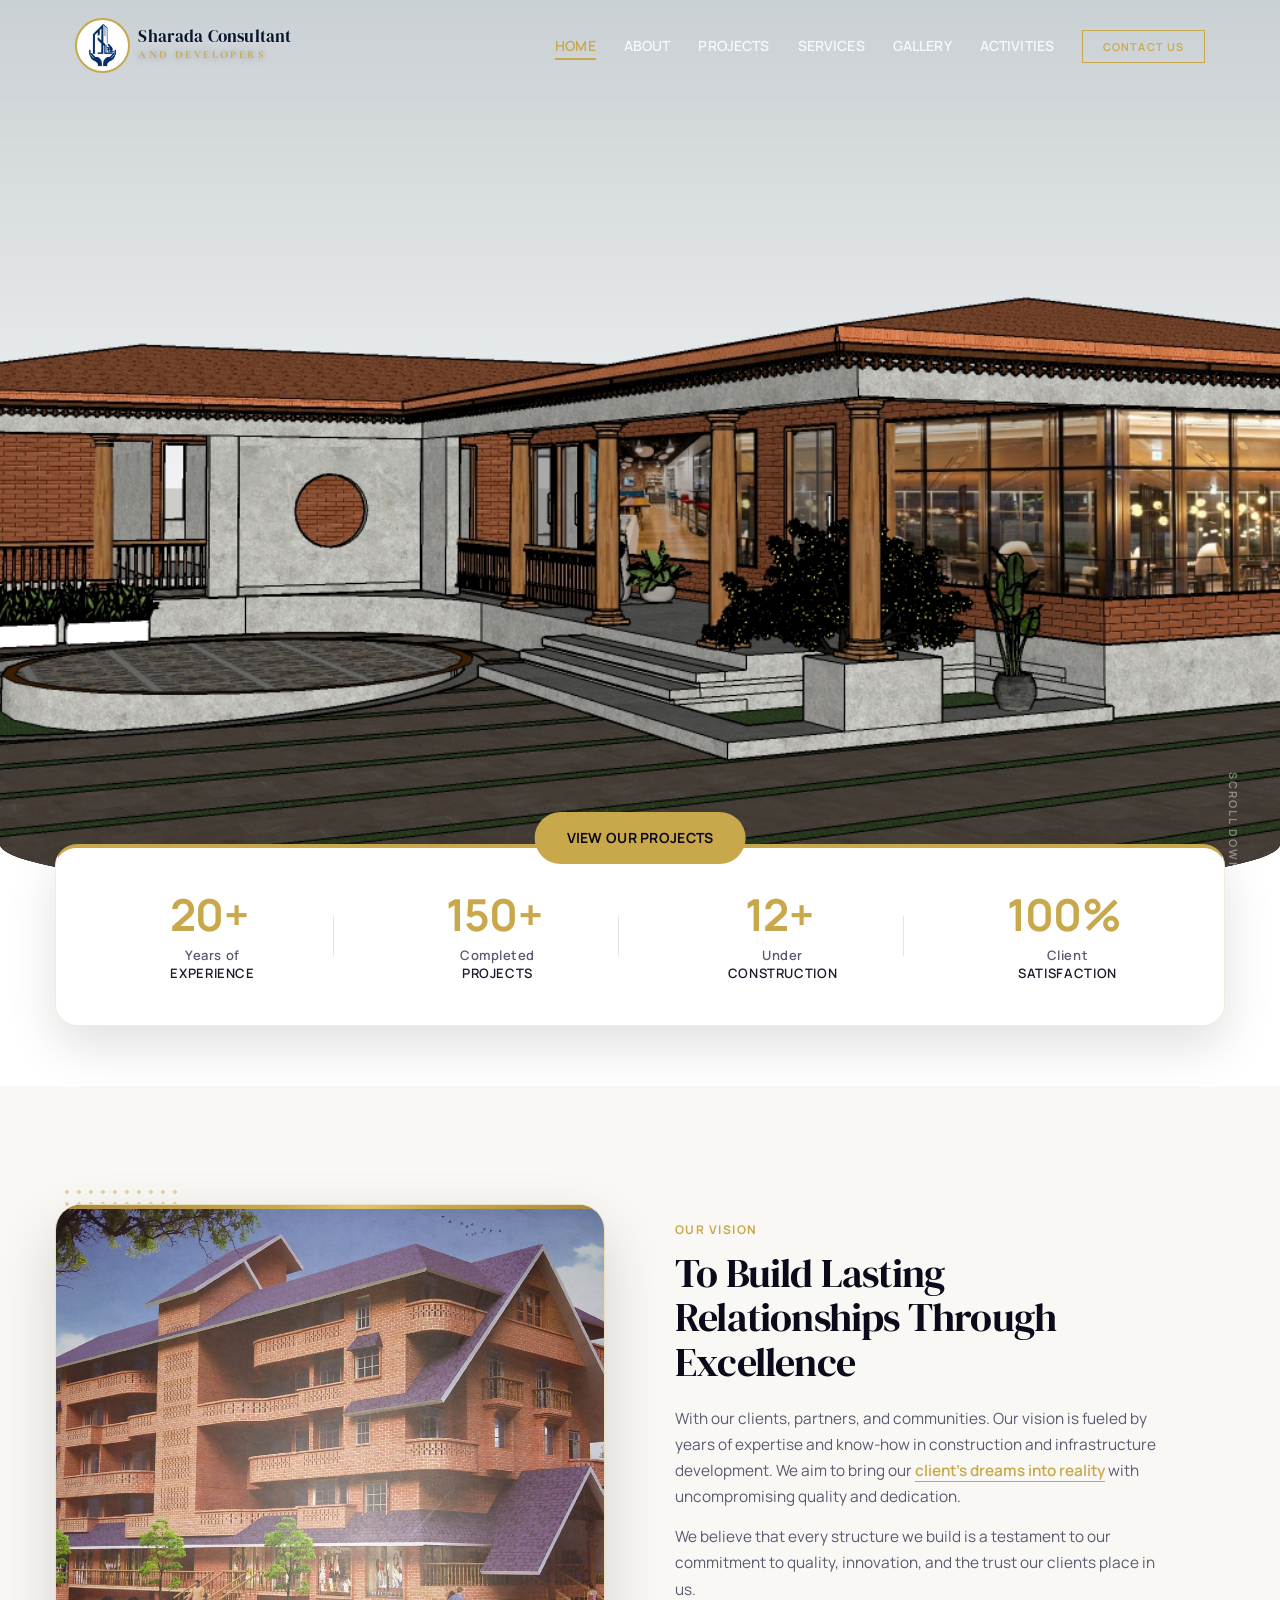
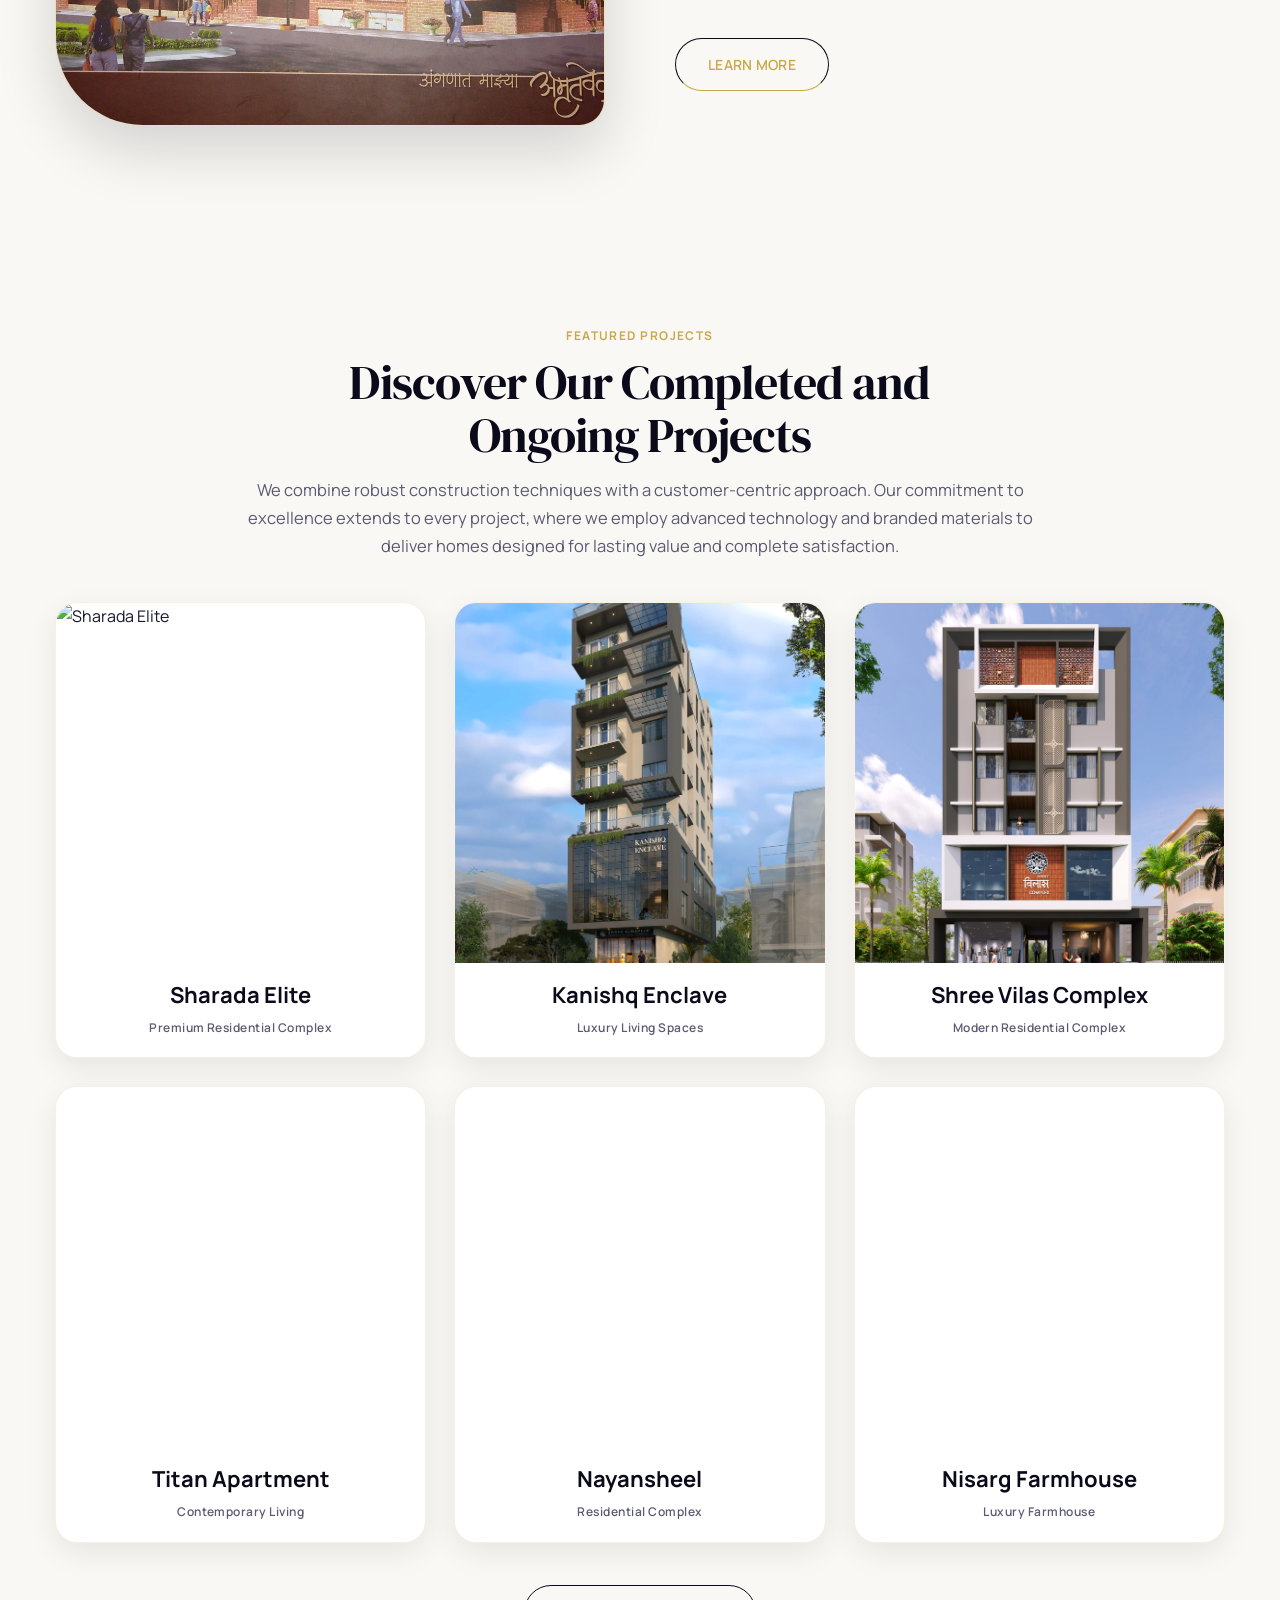
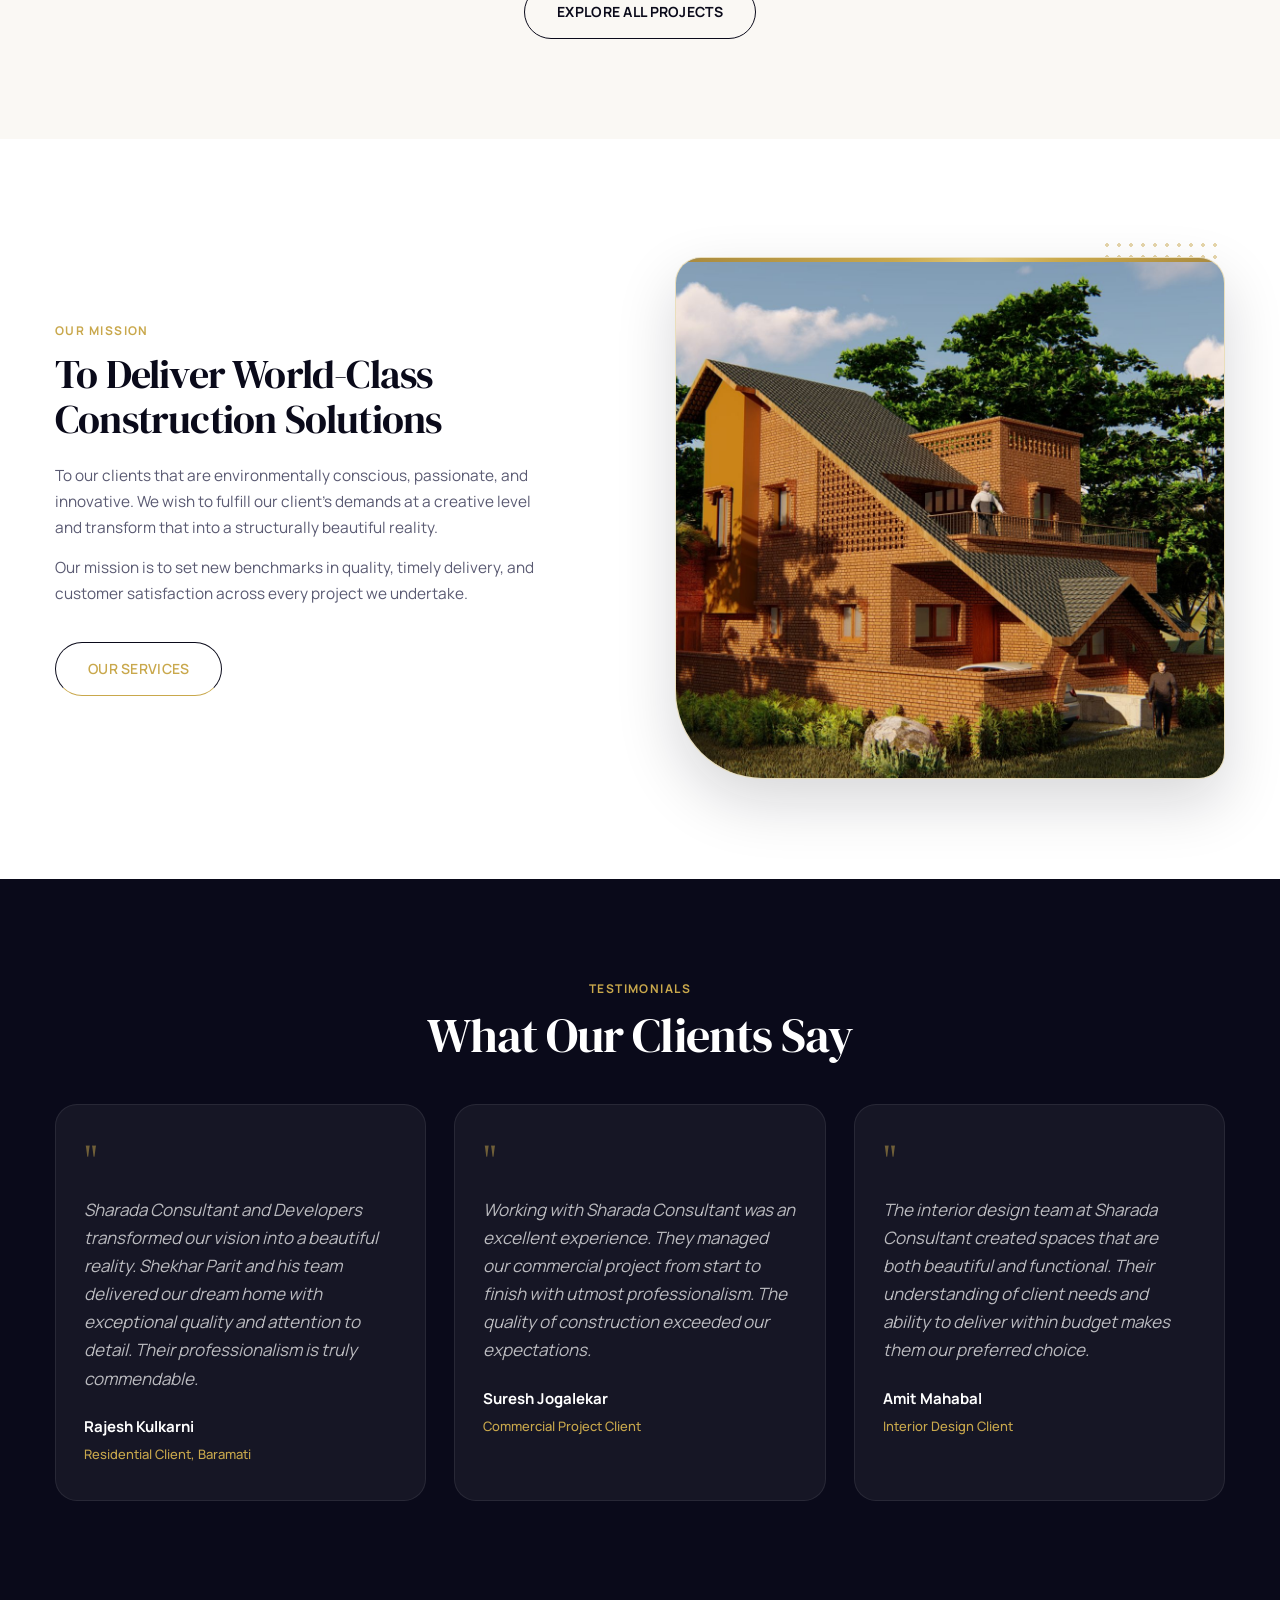
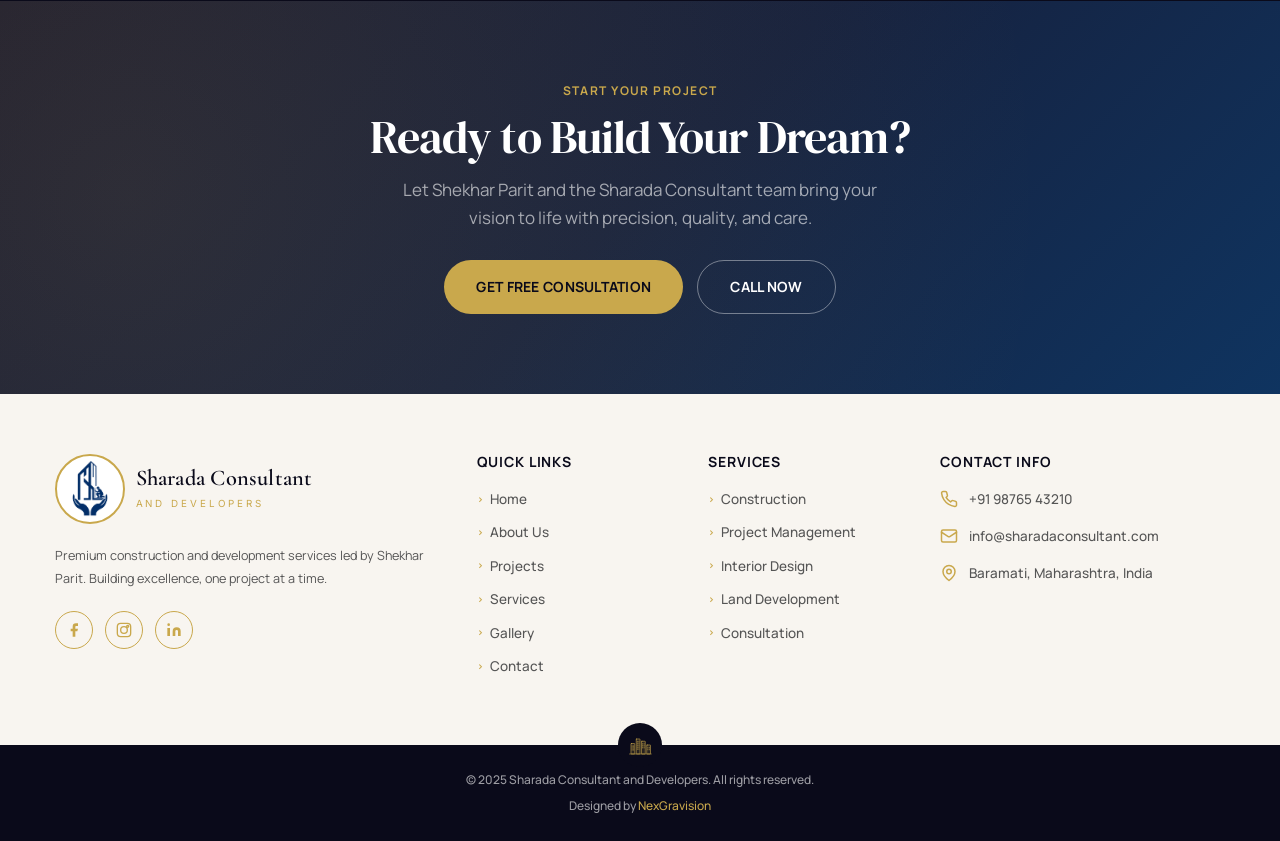
==== commit 3f80cd8c: "Match AND DEVELOPERS color to PORTFOLIO gold (#c9a84c)" ====
--- a/index.html
+++ b/index.html
@@ -5,7 +5,7 @@
   <meta name="viewport" content="width=device-width, initial-scale=1.0">
   <title>Sharada Consultant and Developers | Premium Construction & Development</title>
   <meta name="description" content="Sharada Consultant and Developers - Premium construction, project management, and interior design services by Shekhar Parit. Building excellence since decades.">
-  <link rel="stylesheet" href="css/style.css?v=43">
+  <link rel="stylesheet" href="css/style.css?v=44">
   <link rel="icon" href="data:;base64,=">
 </head>
 <body>
--- a/css/style.css
+++ b/css/style.css
@@ -30,14 +30,14 @@
   letter-spacing: 0.22em;
   text-transform: uppercase;
   transition: color 0.3s;
-  color: #C9A84E;
+  color: #c9a84c;
   text-shadow: 0 1px 6px rgba(0,0,0,0.35);
 }.header.transparent .nav-logo-tagline {
-    color: #C9A84E;
+    color: #c9a84c;
     font-weight: 700;
     text-shadow: 0 1px 6px rgba(0,0,0,0.35);
   }.header.scrolled .nav-logo-tagline {
-    color: #C9A84E;
+    color: #c9a84c;
     font-weight: 700;
     text-shadow: none;
   }.nav-links {  display: none;  align-items: center;  gap: 2rem;  list-style: none;  flex-shrink: 0;}@media (min-width: 1024px) {  .nav-links {    display: flex;  }}.nav-links a {  font-size: 0.82rem;  font-weight: 500;  letter-spacing: 0.06em;  text-transform: uppercase;  position: relative;  padding: 0.25rem 0;  transition: color 0.3s;  white-space: nowrap;}.header.transparent .nav-links a {  color: rgba(255, 255, 255, 0.85);}.header.scrolled .nav-links a {  color: var(--text-primary);}.nav-links a::after {  content: '';  position: absolute;  bottom: -2px;  left: 0;  width: 0;  height: 2px;  background: var(--rich-gold);  transition: width 0.4s;}.nav-links a:hover,.nav-links a.active {  color: var(--rich-gold) !important;}.nav-links a:hover::after,.nav-links a.active::after {  width: 100%;}.nav-cta {  padding: 8px 20px !important;  border: 1.5px solid var(--rich-gold) !important;  color: var(--rich-gold) !important;  font-size: 0.78rem !important;  letter-spacing: 0.1em !important;}.header.scrolled .nav-cta {  background: var(--rich-gold) !important;  color: #fff !important;}.nav-cta::after {  display: none !important;}.nav-cta:hover {  background: var(--rich-gold) !important;  color: #fff !important;}.header.scrolled .nav-cta:hover {  background: var(--gold-dark) !important;}.hamburger {  display: flex;  flex-direction: column;  gap: 6px;  cursor: pointer;  z-index: 1001;  touch-action: manipulation;  background: none;  border: none;  padding: 10px;  min-width: 44px;  min-height: 44px;  align-items: center;  justify-content: center;}@media (min-width: 1024px) {  .hamburger {    display: none;  }}.hamburger span {  width: 28px;  height: 2px;  transition: all 0.3s;  display: block;}.header.transparent .hamburger span {  background: #fff;}.header.scrolled .hamburger span {  background: var(--deep-navy);}.hamburger.active span:nth-child(1) {  transform: rotate(45deg) translate(5px, 6px);}.hamburger.active span:nth-child(2) {  opacity: 0;}.hamburger.active span:nth-child(3) {  transform: rotate(-45deg) translate(5px, -6px);}/* ===== MOBILE MENU - base (hidden on desktop, panel styled in mobile query) ===== */.mobile-menu {  display: none;}.mobile-menu a {  touch-action: manipulation;}@media (min-width: 1024px) {  .mobile-menu {    display: none !important;  }}.mobile-menu-close {  position: absolute;  touch-action: manipulation;  top: 12px;  right: 15px;  width: 44px;  height: 44px;  display: flex;  align-items: center;  justify-content: center;  background: transparent;  border: 1.5px solid rgba(201, 168, 76, 0.5);  border-radius: 50%;  color: var(--rich-gold);  font-size: 1.6rem;  line-height: 1;  cursor: pointer;  transition: all 0.3s;  z-index: 2001;  font-family: 'Inter', sans-serif;}.mobile-menu-close:hover {  background: var(--rich-gold);  color: #0a0a1a;  transform: scale(1.05);}/* ===== HERO SLIDER ===== */.hero-slider {  position: relative;  height: 100vh;  height: 100svh;  min-height: 560px;  overflow: hidden;  border-radius: 0 0 50% 50% / 0 0 36px 36px;}@media (min-width: 768px) {  .hero-slider {    min-height: 640px;    border-radius: 0 0 50% 50% / 0 0 56px 56px;  }}@media (min-width: 1024px) {  .hero-slider {    min-height: 700px;  }}.hero-slide {  position: absolute;  inset: 0;  opacity: 0;  transform: translateX(100%);  transition: transform 1.8s cubic-bezier(0.65, 0, 0.35, 1), opacity 0.8s ease;  z-index: 0;  overflow: hidden;}.hero-slide.active {  opacity: 1;  transform: translateX(0);  z-index: 2;}.hero-slide.exit {  opacity: 1;  transform: translateX(-100%);  z-index: 1;}.hero-slide-bg {  width: 100%;  height: 100%;  object-fit: cover;  filter: none;}.hero-video-wrap {  position: absolute;  inset: 0;  width: 100%;  height: 100%;  z-index: 3;  overflow: hidden;  pointer-events: none;  background: #0a0a1a;}.hero-video {  position: absolute;  inset: 0;  width: 100%;  height: 100%;  min-width: 100%;  min-height: 100%;  object-fit: cover;  object-position: center center;  filter: none;  background: #0a0a1a;}.hero-slide.active .hero-slide-bg {  animation: heroKenBurns 7s ease-in-out infinite alternate;}@keyframes heroKenBurns {  from {    transform: scale(1) translate(0, 0);  }  to {    transform: scale(1.12) translate(-1.5%, 1%);  }}@media (prefers-reduced-motion: reduce) {  .hero-slide {    transition: opacity 0.8s ease;    transform: none;  }  .hero-slide.active .hero-slide-bg {    animation: none;  }}.hero-overlay {  position: absolute;  inset: 0;  z-index: 4;  display: flex;  align-items: center;  justify-content: flex-start;  text-align: left;  padding: calc(var(--header-height) + 20px) 20px 110px calc(5% + 20px);  background: transparent;  overflow: hidden;  max-width: 100%;  box-sizing: border-box;}.hero-content {  width: 100%;  max-width: 640px;  min-width: 0;  margin-left: 0;  margin-right: auto;  text-align: left;  align-self: center;  overflow-wrap: break-word;}.hero-badge {  display: inline-block;  max-width: 100%;  padding: 8px 16px;  border: 1px solid rgba(201, 168, 76, 0.55);  border-radius: var(--radius-pill);  color: var(--gold-light);  font-family: 'Cormorant Garamond', serif;  font-size: 0.78rem;  letter-spacing: 0.16em;  line-height: 1.6;  text-transform: uppercase;  margin-bottom: 1.25rem;  background: rgba(10, 10, 26, 0.35);  backdrop-filter: blur(12px);}@media (min-width: 768px) {  .hero-badge {    font-size: 0.8rem;    letter-spacing: 0.28em;    margin-bottom: 1.5rem;  }}.hero-content h1 {  --hero-title-color: #101010;  --hero-accent-color: #111111;  font-family: 'Cormorant Garamond', 'Marcellus', serif;  font-size: clamp(1.5rem, 6vw, 2rem);  color: var(--hero-title-color);  font-weight: 500;  line-height: 1.22;  letter-spacing: 0.01em;  margin-bottom: 1.25rem;  text-align: left;  max-width: 100%;  overflow-wrap: break-word;  text-shadow: 0 1px 14px rgba(255, 255, 255, 0.65), 0 0 2px rgba(255, 255, 255, 0.45);}@media (min-width: 768px) {  .hero-content h1 {    font-size: clamp(2rem, 4.2vw, 3.2rem);    margin-bottom: 1.5rem;  }}.hero-content h1 .gold {  color: #111111;  font-style: italic;  font-weight: 600;}.hero-content h1 .line {  display: block;  text-align: left;}.hero-content h1 .line-1 {  font-size: 1.12em;  font-weight: 600;  color: #0d0d0d;  line-height: 1.15;}.hero-content h1 .into {  display: block;  font-size: 0.42em;  font-weight: 400;  letter-spacing: 0.06em;  line-height: 1.3;  color: #111111;  margin: 0.65em 0 0.7em;}.hero-content h1 .line-3 {  font-size: 1em;  font-weight: 500;  color: #111111;  line-height: 1.2;}.hero-line {  display: none;}.hero-desc {  font-size: 1.05rem;  color: rgba(255, 255, 255, 0.9);  max-width: 520px;  line-height: 1.8;  font-weight: 300;  text-shadow: 0 1px 12px rgba(0, 0, 0, 0.6);}.hero-buttons {  position: absolute;  bottom: 36px;  left: 50%;  transform: translateX(-50%);  display: flex;  flex-direction: column;  gap: 0.75rem;  margin-top: 0;  width: max-content;  max-width: calc(100% - 40px);  z-index: 5;}.hero-buttons .btn {  width: auto;  max-width: 100%;  text-align: center;  margin: 0 auto;}@media (min-width: 768px) {  .hero-buttons {    position: absolute;    bottom: 36px;    left: 50%;    transform: translateX(-50%);    flex-direction: row;    gap: 1rem;    margin-top: 0;    flex-wrap: wrap;    width: max-content;    max-width: calc(100% - 40px);    justify-content: center;  }  .hero-buttons .btn {    width: auto;    margin: 0 auto;  }}.hero-progress {  position: absolute;  top: 0;  left: 0;  right: 0;  height: 3px;  background: rgba(255, 255, 255, 0.1);  z-index: 10;}.hero-progress-bar {  height: 100%;  background: var(--rich-gold);  width: 0%;  transition: width 0.3s;}.hero-pagination {  position: absolute;  bottom: 40px;  left: 50%;  transform: translateX(-50%);  z-index: 10;  display: flex;  gap: 12px;}.hero-dot {  width: 12px;  height: 12px;  border-radius: 50%;  background: rgba(255, 255, 255, 0.3);  border: none;  cursor: pointer;  transition: all 0.3s;  padding: 0;}.hero-dot.active {  background: var(--rich-gold);  transform: scale(1.3);}.hero-scroll {  position: absolute;  bottom: 2rem;  right: 3%;  z-index: 10;  display: flex;  flex-direction: column;  align-items: center;  gap: 0.5rem;  color: rgba(255, 255, 255, 0.4);  font-size: 0.65rem;  letter-spacing: 0.2em;  text-transform: uppercase;  text-decoration: none;  writing-mode: vertical-rl;  animation: scrollBounce 2s infinite;}@keyframes scrollBounce {  0%, 100% { transform: translateY(0); }  50% { transform: translateY(8px); }}/* ===== BUTTONS ===== */.btn {  display: inline-flex;  align-items: center;  gap: 0.5rem;  padding: 14px 32px;  font-family: 'Inter', sans-serif;  font-size: 0.82rem;  font-weight: 600;  letter-spacing: 0.1em;  text-transform: uppercase;  border: none;  cursor: pointer;  transition: all 0.4s;  text-decoration: none;}.btn-primary {  background: var(--rich-gold);  color: var(--deep-navy);}.btn-primary:hover {  background: var(--gold-light);  transform: translateY(-2px);  box-shadow: 0 10px 30px rgba(201, 168, 76, 0.3);}.btn-outline {  background: transparent;  color: #fff;  border: 1.5px solid rgba(255, 255, 255, 0.4);}.btn-outline:hover {  border-color: var(--rich-gold);  color: var(--rich-gold);}.btn-outline-dark {  background: transparent;  color: var(--deep-navy);  border: 1.5px solid var(--deep-navy);}.btn-outline-dark:hover {  background: linear-gradient(135deg, #dfc574 0%, #c9a84c 60%, #b8943f 100%);  border-color: #c9a84c;  color: #0a0a1a;}/* Every button sitewide: pressed/clicked = gold gradient + dark text, never black */.btn:active,.nav-cta:active,.filter-btn:active,.video-play-btn:active {  background: linear-gradient(135deg, #dfc574 0%, #c9a84c 60%, #b8943f 100%) !important;  border-color: #c9a84c !important;  color: #0a0a1a !important;}/* ===== COUNTER SECTION ===== */.counter-section {  padding: 0 0 48px;  background: transparent;  border-bottom: none;  position: relative;  z-index: 3;  margin-top: -56px;}.counter-grid {  display: grid;  grid-template-columns: repeat(2, 1fr);  gap: 1rem;  background: #fff;  border-radius: var(--radius-lg);  box-shadow: var(--shadow-premium);  border: 1px solid rgba(201, 168, 76, 0.22);  border-top: 4px solid transparent;  border-top-color: var(--rich-gold);  padding: 1.75rem 1rem;}@media (min-width: 1024px) {  .counter-section {    padding: 0 0 60px;  }  .counter-grid {    grid-template-columns: repeat(4, 1fr);    gap: 2rem;    padding: 2rem;  }}.counter-item {  text-align: center;  padding: 1rem;  position: relative;}.counter-item:not(:last-child)::after {  content: '';  position: absolute;  right: 0.5rem;  top: 50%;  transform: translateY(-50%);  width: 1px;  height: 40px;  background: var(--border-color);}.counter-num {  font-family: 'Marcellus', serif;  font-size: clamp(2rem, 4vw, 3rem);  font-weight: 400;  letter-spacing: 0.02em;  color: var(--rich-gold);  line-height: 1;  display: inline;  margin-right: 0.5rem;}/* Remove separate counter-plus - use suffix from counter-num instead */.counter-plus {  display: none;}.counter-label {  font-size: 0.85rem;  color: var(--text-secondary);  margin-top: 0.5rem;  line-height: 1.4;}.counter-label span {  display: block;  font-weight: 600;  color: var(--text-primary);  text-transform: uppercase;  letter-spacing: 0.05em;}/* ===== VISION / MISSION SECTION ===== */.vision-section,.mission-section {  padding: 56px 0;}@media (min-width: 1024px) {  .vision-section,  .mission-section {    padding: 100px 0;  }}.vision-section {  background: var(--bg-cream);}.mission-section {  background: #fff;}.vision-grid,.mission-grid {  display: grid;  grid-template-columns: 1fr;  gap: 2.5rem;  align-items: center;}.vision-img,.mission-img {  position: relative;}.vision-img img,.mission-img img {  width: 100%;  height: 340px;  object-fit: cover;  border-radius: 0;}.vision-img::after,.mission-img::after {  display: none;}@media (min-width: 768px) {  .vision-img img,  .mission-img img {    height: 400px;  }}@media (min-width: 1024px) {  .vision-grid,  .mission-grid {    grid-template-columns: 1fr 1fr;    gap: 5rem;  }  .vision-img img,  .mission-img img {    height: 520px;  }}.vision-content,.mission-content {  max-width: 500px;}.vision-content .section-title,.mission-content .section-title {  font-size: clamp(1.8rem, 3.5vw, 2.5rem);}.vision-content p,.mission-content p {  font-size: 1rem;  color: var(--text-secondary);  line-height: 1.9;  margin-bottom: 1rem;}.vision-content a,.mission-content a {  color: var(--rich-gold);  font-weight: 600;  border-bottom: 1px solid var(--rich-gold);  transition: all 0.3s;}.vision-content a:hover,.mission-content a:hover {  color: var(--gold-dark);  border-color: var(--gold-dark);}/* ===== PROJECTS SECTION ===== */.projects-section {  padding: 56px 0;  background: var(--bg-cream);}@media (min-width: 1024px) {  .projects-section {    padding: 100px 0;  }}.section-header {  text-align: center;  margin-bottom: 3rem;}.section-header .section-title {  max-width: 700px;  margin: 0 auto 1rem;}.section-header p {  max-width: 800px;  margin: 0 auto;  font-size: 0.95rem;  color: var(--text-secondary);  line-height: 1.8;}.projects-grid {  display: grid;  grid-template-columns: 1fr;  gap: 1.5rem;  margin-bottom: 2.5rem;}.project-card {  position: relative;  background: #fff;  transition: all 0.5s;  border-radius: var(--radius-lg);  overflow: hidden;  box-shadow: var(--shadow-card);  border: 1px solid rgba(201, 168, 76, 0.16);}@media (min-width: 640px) {  .projects-grid {    grid-template-columns: repeat(2, 1fr);  }}@media (min-width: 1024px) {  .projects-grid {    grid-template-columns: repeat(3, 1fr);    gap: 2rem;    margin-bottom: 3rem;  }}.project-card:hover {  transform: translateY(-6px);  box-shadow: var(--shadow-premium);  border-color: rgba(201, 168, 76, 0.55);}.project-card-img-wrapper {  overflow: hidden;}.project-card-img {  width: 100%;  height: 360px;  object-fit: cover;  object-position: center;  transition: transform 0.6s;  filter: saturate(1.1) contrast(1.04);}.project-card:hover .project-card-img {  transform: scale(1.07);}.project-card-ribbon {  position: absolute;  bottom: auto;  top: 0;  left: 0;  padding: 6px 16px;  font-size: 0.7rem;  font-weight: 700;  letter-spacing: 0.08em;  text-transform: uppercase;  color: #fff;  z-index: 2;}.project-card-ribbon.ribbon-ongoing,.project-page-tag.ribbon-ongoing,.project-card-ribbon.ribbon-completed,.project-page-tag.ribbon-completed {  display: none;}.ribbon-completed {  background: var(--accent-green);}.project-card-info {  padding: 1.25rem 1.5rem;}.projects-grid .project-card-info {  text-align: center;}.project-card-info h3 {  font-size: 1.1rem;  margin-bottom: 0.25rem;  color: var(--deep-navy);}.project-card-info h3 a {  color: var(--deep-navy);  transition: color 0.3s;}.project-card-info h3 a:hover {  color: var(--rich-gold);}.project-card-info span {  font-size: 0.82rem;  color: var(--text-secondary);}.view-all-btn {  text-align: center;}
@@ -116,7 +116,7 @@
     text-shadow: 0 1px 6px rgba(255,255,255,0.28);
   }
   .header.transparent:not(.scrolled) .nav-logo-tagline {
-    color: #C9A84E;
+    color: #c9a84c;
     font-weight: 700;
     text-shadow: 0 1px 6px rgba(0,0,0,0.35);
   }
@@ -141,7 +141,7 @@
     text-shadow: none;
   }
   .header.scrolled .nav-logo-tagline {
-    color: #C9A84E;
+    color: #c9a84c;
     font-weight: 700;
     text-shadow: none;
   }
@@ -243,7 +243,7 @@
     text-shadow: 0 1px 6px rgba(255,255,255,0.28);
   }
   .header.transparent:not(.scrolled):not(.menu-open) .nav-logo-tagline {
-    color: #C9A84E;
+    color: #c9a84c;
     font-weight: 700;
     text-shadow: 0 1px 6px rgba(0,0,0,0.35);
   }
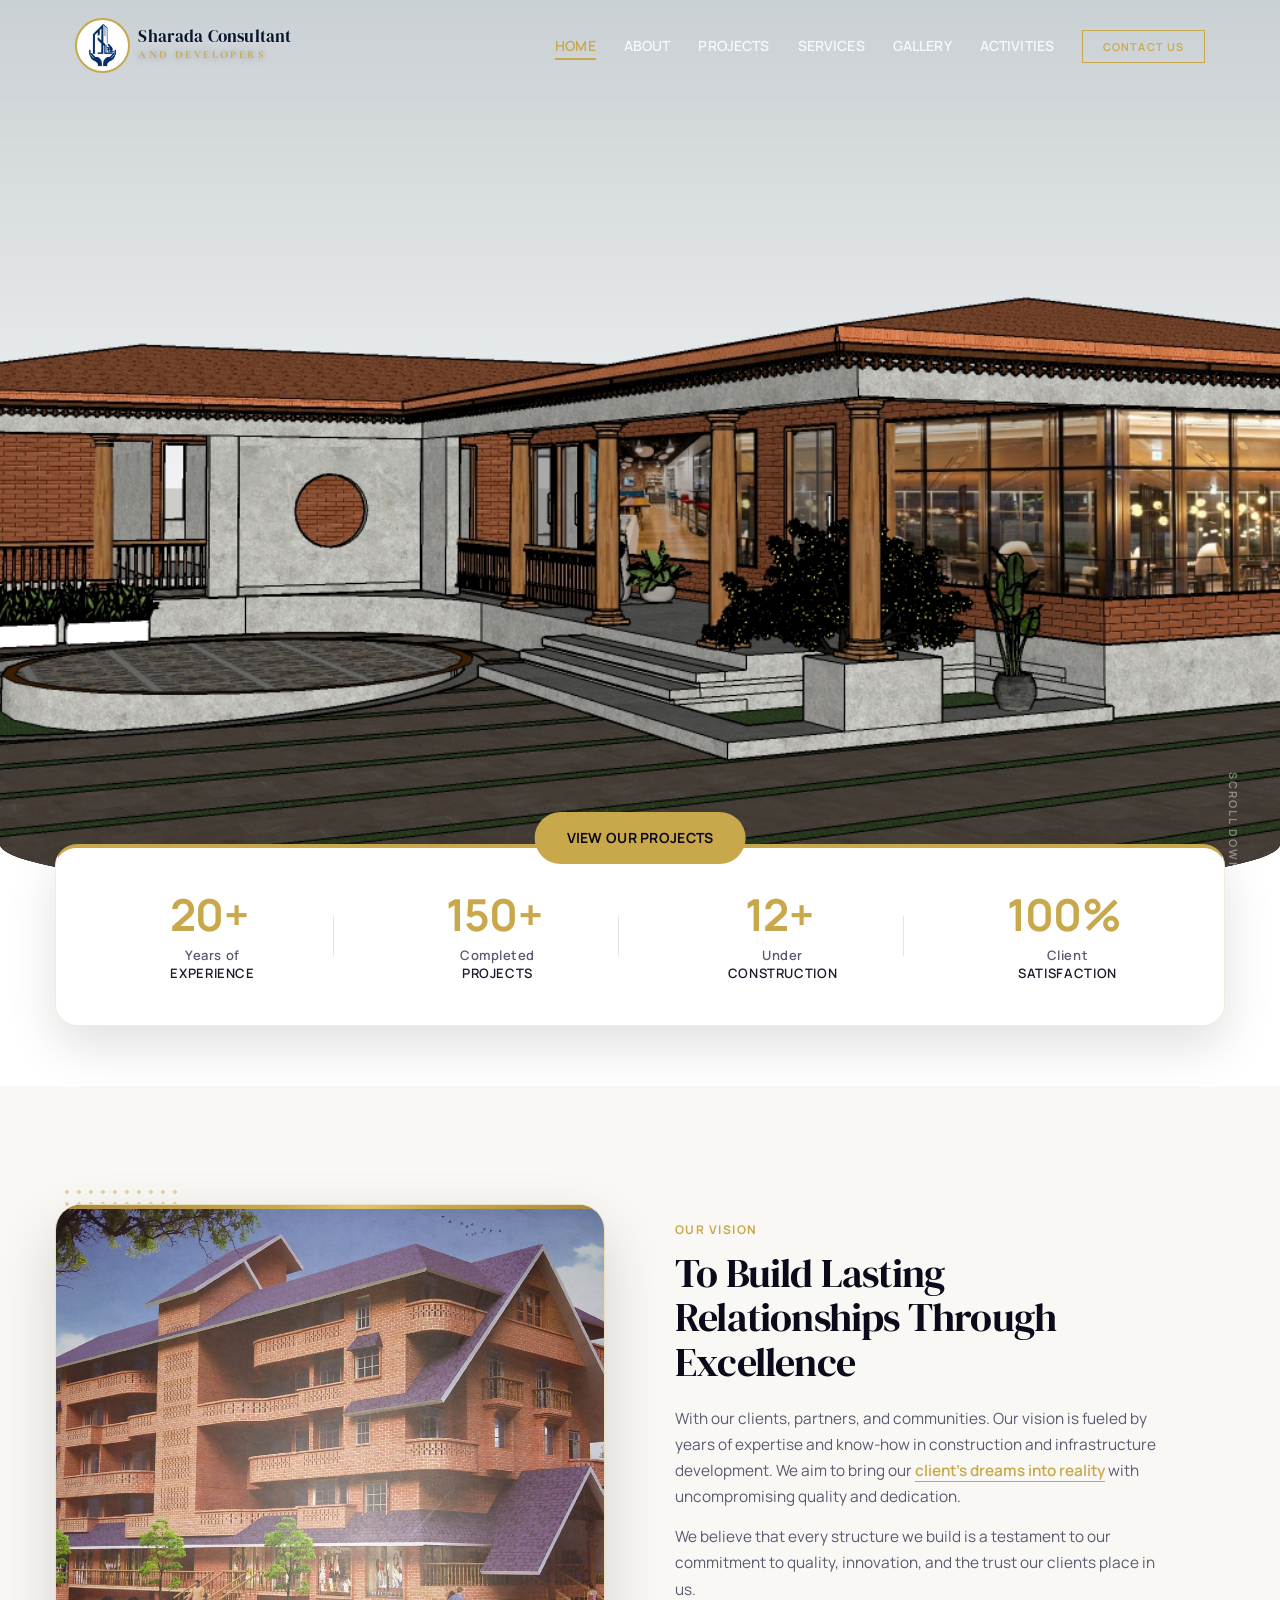
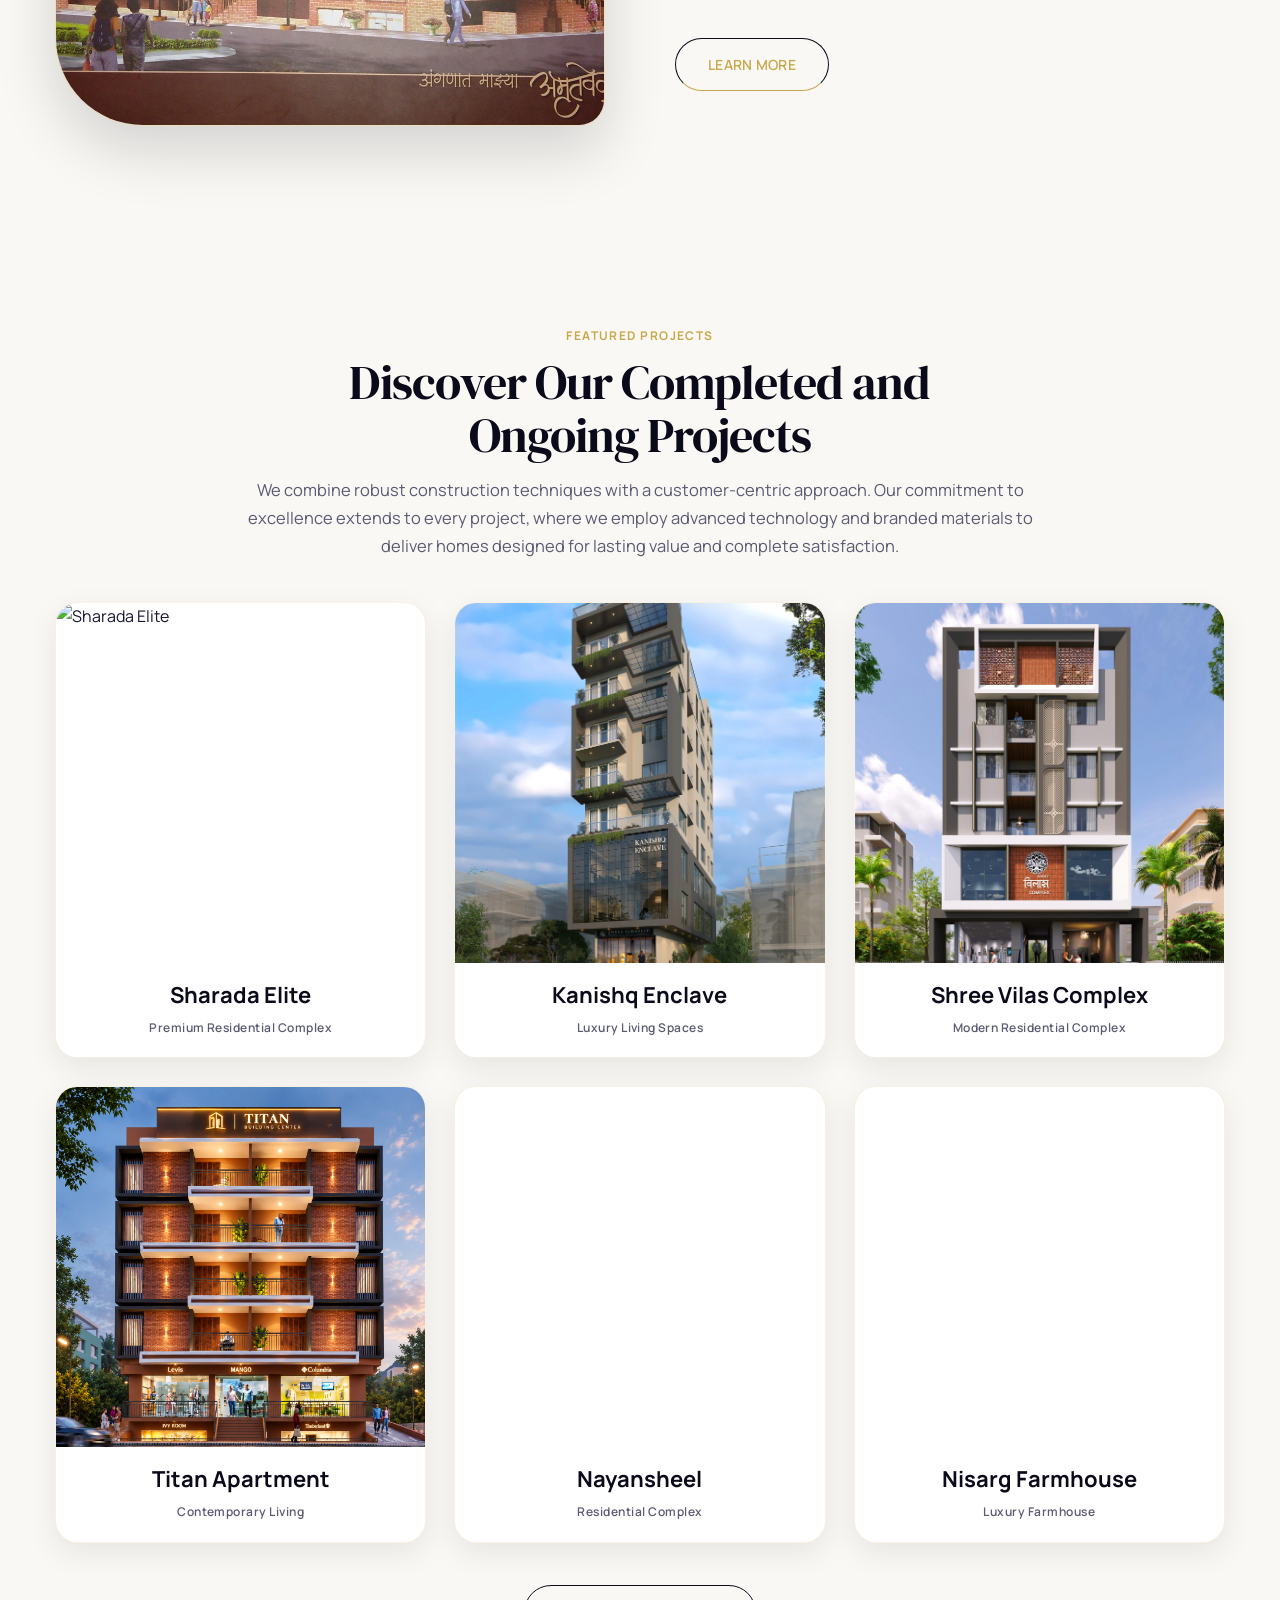
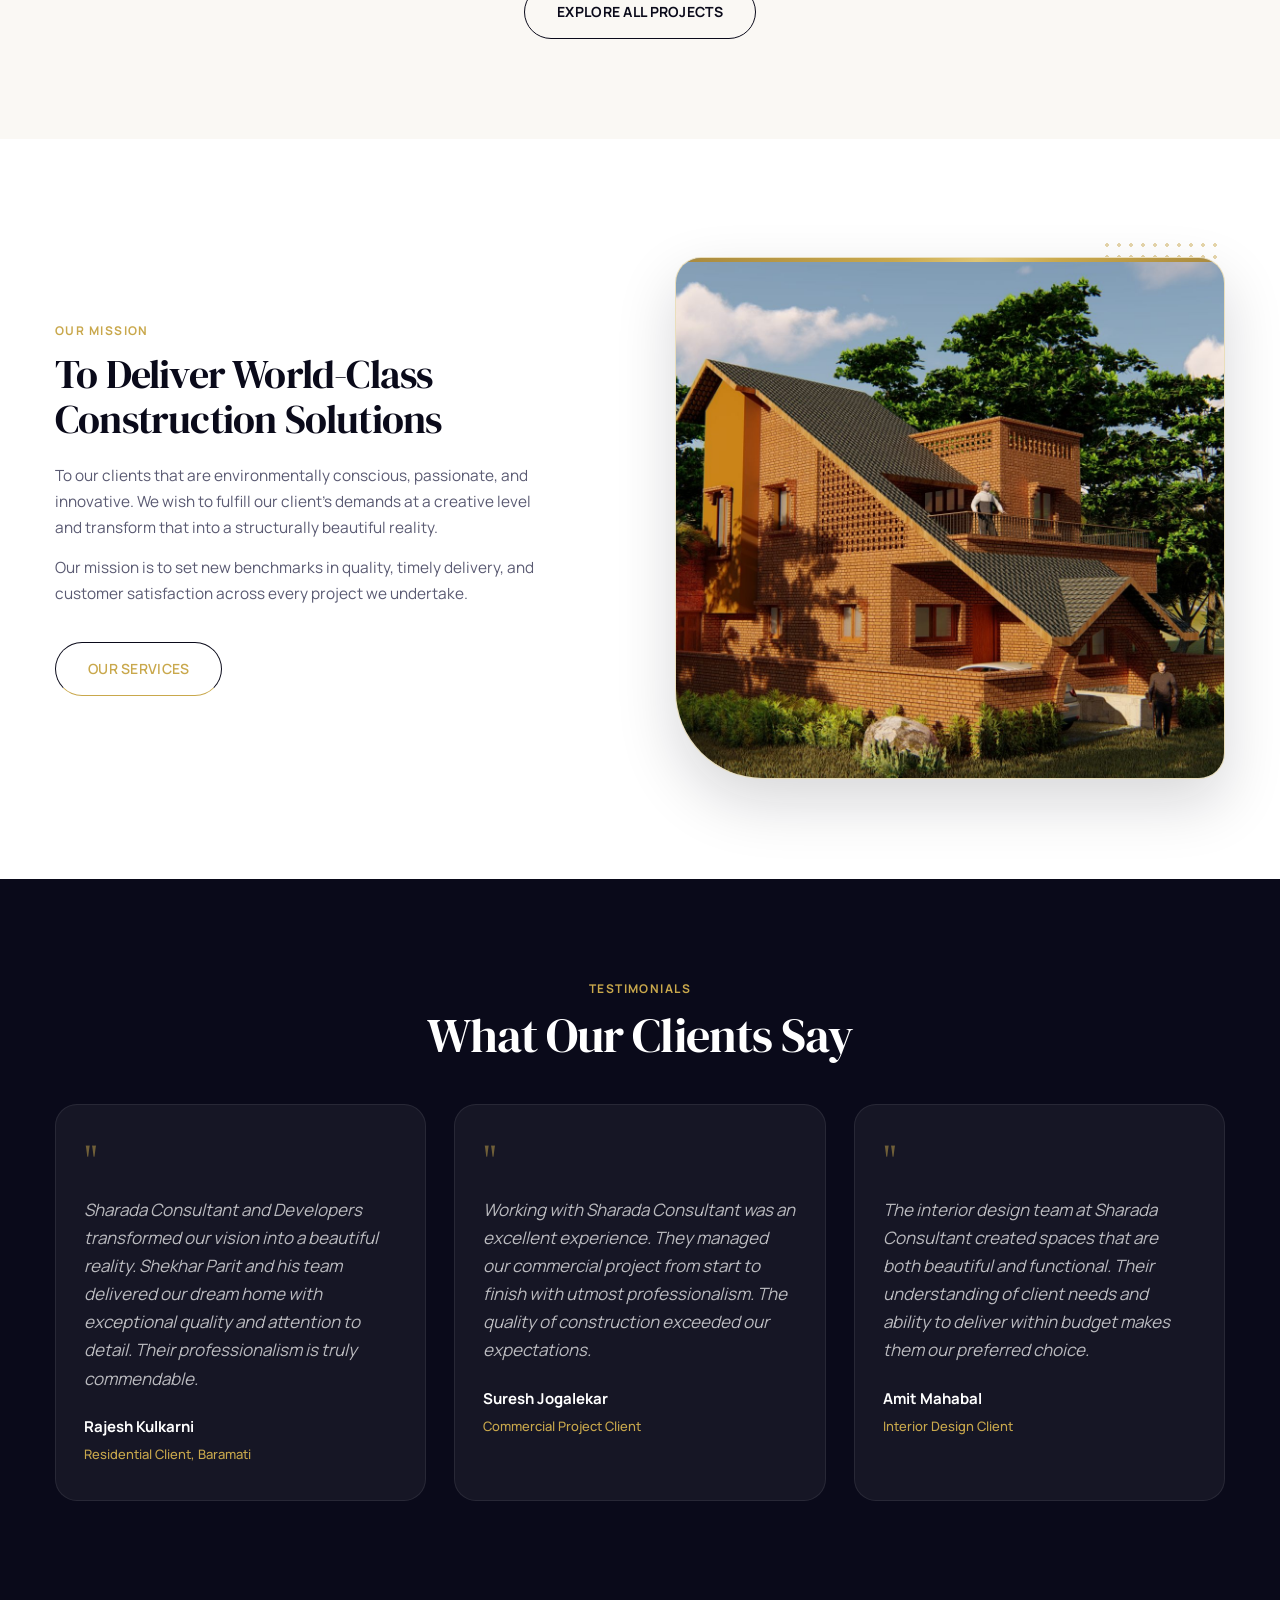
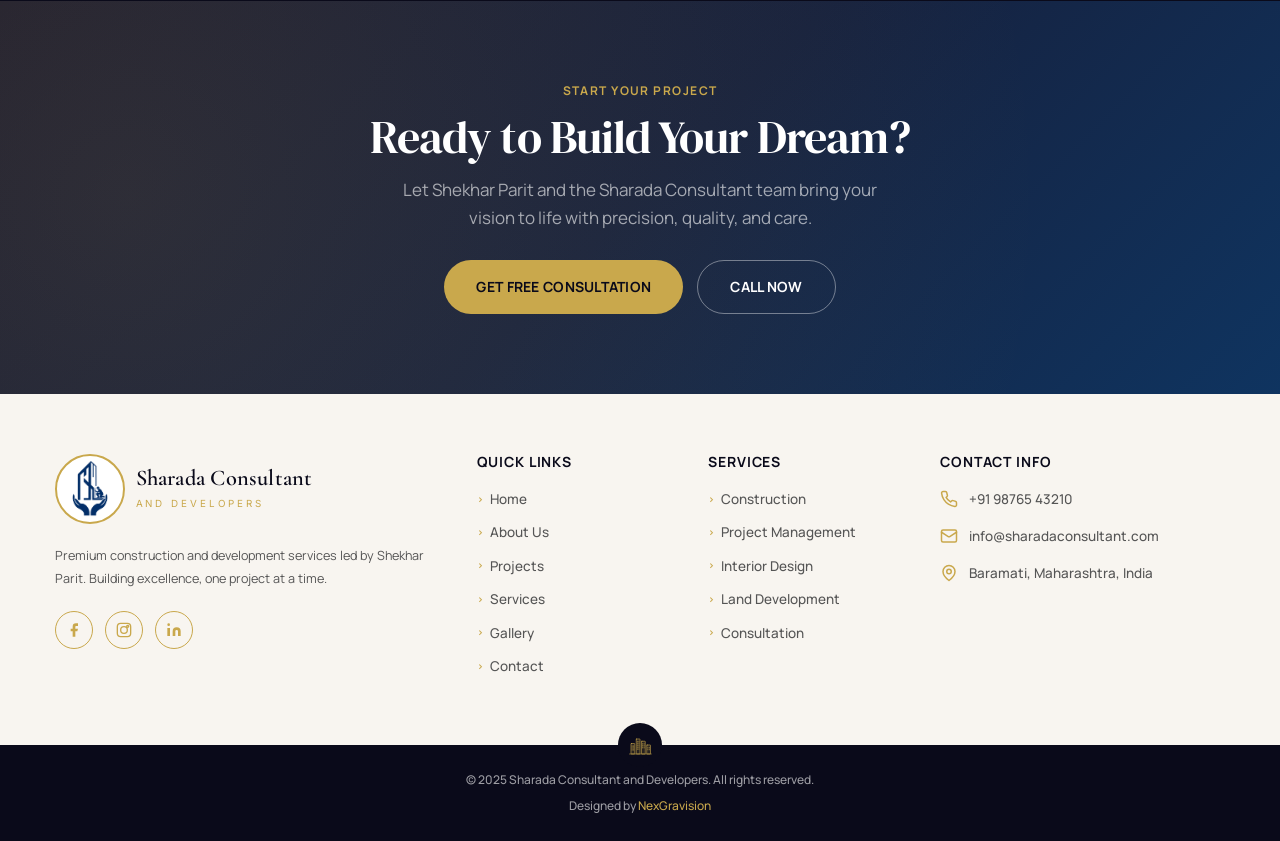
==== commit 9ceb2d8e: "Fix PC Contact Us button text visible on click (dark on gold)" ====
--- a/index.html
+++ b/index.html
@@ -5,7 +5,7 @@
   <meta name="viewport" content="width=device-width, initial-scale=1.0">
   <title>Sharada Consultant and Developers | Premium Construction & Development</title>
   <meta name="description" content="Sharada Consultant and Developers - Premium construction, project management, and interior design services by Shekhar Parit. Building excellence since decades.">
-  <link rel="stylesheet" href="css/style.css?v=44">
+  <link rel="stylesheet" href="css/style.css?v=45">
   <link rel="icon" href="data:;base64,=">
 </head>
 <body>
--- a/css/style.css
+++ b/css/style.css
@@ -40,7 +40,17 @@
     color: #c9a84c;
     font-weight: 700;
     text-shadow: none;
-  }.nav-links {  display: none;  align-items: center;  gap: 2rem;  list-style: none;  flex-shrink: 0;}@media (min-width: 1024px) {  .nav-links {    display: flex;  }}.nav-links a {  font-size: 0.82rem;  font-weight: 500;  letter-spacing: 0.06em;  text-transform: uppercase;  position: relative;  padding: 0.25rem 0;  transition: color 0.3s;  white-space: nowrap;}.header.transparent .nav-links a {  color: rgba(255, 255, 255, 0.85);}.header.scrolled .nav-links a {  color: var(--text-primary);}.nav-links a::after {  content: '';  position: absolute;  bottom: -2px;  left: 0;  width: 0;  height: 2px;  background: var(--rich-gold);  transition: width 0.4s;}.nav-links a:hover,.nav-links a.active {  color: var(--rich-gold) !important;}.nav-links a:hover::after,.nav-links a.active::after {  width: 100%;}.nav-cta {  padding: 8px 20px !important;  border: 1.5px solid var(--rich-gold) !important;  color: var(--rich-gold) !important;  font-size: 0.78rem !important;  letter-spacing: 0.1em !important;}.header.scrolled .nav-cta {  background: var(--rich-gold) !important;  color: #fff !important;}.nav-cta::after {  display: none !important;}.nav-cta:hover {  background: var(--rich-gold) !important;  color: #fff !important;}.header.scrolled .nav-cta:hover {  background: var(--gold-dark) !important;}.hamburger {  display: flex;  flex-direction: column;  gap: 6px;  cursor: pointer;  z-index: 1001;  touch-action: manipulation;  background: none;  border: none;  padding: 10px;  min-width: 44px;  min-height: 44px;  align-items: center;  justify-content: center;}@media (min-width: 1024px) {  .hamburger {    display: none;  }}.hamburger span {  width: 28px;  height: 2px;  transition: all 0.3s;  display: block;}.header.transparent .hamburger span {  background: #fff;}.header.scrolled .hamburger span {  background: var(--deep-navy);}.hamburger.active span:nth-child(1) {  transform: rotate(45deg) translate(5px, 6px);}.hamburger.active span:nth-child(2) {  opacity: 0;}.hamburger.active span:nth-child(3) {  transform: rotate(-45deg) translate(5px, -6px);}/* ===== MOBILE MENU - base (hidden on desktop, panel styled in mobile query) ===== */.mobile-menu {  display: none;}.mobile-menu a {  touch-action: manipulation;}@media (min-width: 1024px) {  .mobile-menu {    display: none !important;  }}.mobile-menu-close {  position: absolute;  touch-action: manipulation;  top: 12px;  right: 15px;  width: 44px;  height: 44px;  display: flex;  align-items: center;  justify-content: center;  background: transparent;  border: 1.5px solid rgba(201, 168, 76, 0.5);  border-radius: 50%;  color: var(--rich-gold);  font-size: 1.6rem;  line-height: 1;  cursor: pointer;  transition: all 0.3s;  z-index: 2001;  font-family: 'Inter', sans-serif;}.mobile-menu-close:hover {  background: var(--rich-gold);  color: #0a0a1a;  transform: scale(1.05);}/* ===== HERO SLIDER ===== */.hero-slider {  position: relative;  height: 100vh;  height: 100svh;  min-height: 560px;  overflow: hidden;  border-radius: 0 0 50% 50% / 0 0 36px 36px;}@media (min-width: 768px) {  .hero-slider {    min-height: 640px;    border-radius: 0 0 50% 50% / 0 0 56px 56px;  }}@media (min-width: 1024px) {  .hero-slider {    min-height: 700px;  }}.hero-slide {  position: absolute;  inset: 0;  opacity: 0;  transform: translateX(100%);  transition: transform 1.8s cubic-bezier(0.65, 0, 0.35, 1), opacity 0.8s ease;  z-index: 0;  overflow: hidden;}.hero-slide.active {  opacity: 1;  transform: translateX(0);  z-index: 2;}.hero-slide.exit {  opacity: 1;  transform: translateX(-100%);  z-index: 1;}.hero-slide-bg {  width: 100%;  height: 100%;  object-fit: cover;  filter: none;}.hero-video-wrap {  position: absolute;  inset: 0;  width: 100%;  height: 100%;  z-index: 3;  overflow: hidden;  pointer-events: none;  background: #0a0a1a;}.hero-video {  position: absolute;  inset: 0;  width: 100%;  height: 100%;  min-width: 100%;  min-height: 100%;  object-fit: cover;  object-position: center center;  filter: none;  background: #0a0a1a;}.hero-slide.active .hero-slide-bg {  animation: heroKenBurns 7s ease-in-out infinite alternate;}@keyframes heroKenBurns {  from {    transform: scale(1) translate(0, 0);  }  to {    transform: scale(1.12) translate(-1.5%, 1%);  }}@media (prefers-reduced-motion: reduce) {  .hero-slide {    transition: opacity 0.8s ease;    transform: none;  }  .hero-slide.active .hero-slide-bg {    animation: none;  }}.hero-overlay {  position: absolute;  inset: 0;  z-index: 4;  display: flex;  align-items: center;  justify-content: flex-start;  text-align: left;  padding: calc(var(--header-height) + 20px) 20px 110px calc(5% + 20px);  background: transparent;  overflow: hidden;  max-width: 100%;  box-sizing: border-box;}.hero-content {  width: 100%;  max-width: 640px;  min-width: 0;  margin-left: 0;  margin-right: auto;  text-align: left;  align-self: center;  overflow-wrap: break-word;}.hero-badge {  display: inline-block;  max-width: 100%;  padding: 8px 16px;  border: 1px solid rgba(201, 168, 76, 0.55);  border-radius: var(--radius-pill);  color: var(--gold-light);  font-family: 'Cormorant Garamond', serif;  font-size: 0.78rem;  letter-spacing: 0.16em;  line-height: 1.6;  text-transform: uppercase;  margin-bottom: 1.25rem;  background: rgba(10, 10, 26, 0.35);  backdrop-filter: blur(12px);}@media (min-width: 768px) {  .hero-badge {    font-size: 0.8rem;    letter-spacing: 0.28em;    margin-bottom: 1.5rem;  }}.hero-content h1 {  --hero-title-color: #101010;  --hero-accent-color: #111111;  font-family: 'Cormorant Garamond', 'Marcellus', serif;  font-size: clamp(1.5rem, 6vw, 2rem);  color: var(--hero-title-color);  font-weight: 500;  line-height: 1.22;  letter-spacing: 0.01em;  margin-bottom: 1.25rem;  text-align: left;  max-width: 100%;  overflow-wrap: break-word;  text-shadow: 0 1px 14px rgba(255, 255, 255, 0.65), 0 0 2px rgba(255, 255, 255, 0.45);}@media (min-width: 768px) {  .hero-content h1 {    font-size: clamp(2rem, 4.2vw, 3.2rem);    margin-bottom: 1.5rem;  }}.hero-content h1 .gold {  color: #111111;  font-style: italic;  font-weight: 600;}.hero-content h1 .line {  display: block;  text-align: left;}.hero-content h1 .line-1 {  font-size: 1.12em;  font-weight: 600;  color: #0d0d0d;  line-height: 1.15;}.hero-content h1 .into {  display: block;  font-size: 0.42em;  font-weight: 400;  letter-spacing: 0.06em;  line-height: 1.3;  color: #111111;  margin: 0.65em 0 0.7em;}.hero-content h1 .line-3 {  font-size: 1em;  font-weight: 500;  color: #111111;  line-height: 1.2;}.hero-line {  display: none;}.hero-desc {  font-size: 1.05rem;  color: rgba(255, 255, 255, 0.9);  max-width: 520px;  line-height: 1.8;  font-weight: 300;  text-shadow: 0 1px 12px rgba(0, 0, 0, 0.6);}.hero-buttons {  position: absolute;  bottom: 36px;  left: 50%;  transform: translateX(-50%);  display: flex;  flex-direction: column;  gap: 0.75rem;  margin-top: 0;  width: max-content;  max-width: calc(100% - 40px);  z-index: 5;}.hero-buttons .btn {  width: auto;  max-width: 100%;  text-align: center;  margin: 0 auto;}@media (min-width: 768px) {  .hero-buttons {    position: absolute;    bottom: 36px;    left: 50%;    transform: translateX(-50%);    flex-direction: row;    gap: 1rem;    margin-top: 0;    flex-wrap: wrap;    width: max-content;    max-width: calc(100% - 40px);    justify-content: center;  }  .hero-buttons .btn {    width: auto;    margin: 0 auto;  }}.hero-progress {  position: absolute;  top: 0;  left: 0;  right: 0;  height: 3px;  background: rgba(255, 255, 255, 0.1);  z-index: 10;}.hero-progress-bar {  height: 100%;  background: var(--rich-gold);  width: 0%;  transition: width 0.3s;}.hero-pagination {  position: absolute;  bottom: 40px;  left: 50%;  transform: translateX(-50%);  z-index: 10;  display: flex;  gap: 12px;}.hero-dot {  width: 12px;  height: 12px;  border-radius: 50%;  background: rgba(255, 255, 255, 0.3);  border: none;  cursor: pointer;  transition: all 0.3s;  padding: 0;}.hero-dot.active {  background: var(--rich-gold);  transform: scale(1.3);}.hero-scroll {  position: absolute;  bottom: 2rem;  right: 3%;  z-index: 10;  display: flex;  flex-direction: column;  align-items: center;  gap: 0.5rem;  color: rgba(255, 255, 255, 0.4);  font-size: 0.65rem;  letter-spacing: 0.2em;  text-transform: uppercase;  text-decoration: none;  writing-mode: vertical-rl;  animation: scrollBounce 2s infinite;}@keyframes scrollBounce {  0%, 100% { transform: translateY(0); }  50% { transform: translateY(8px); }}/* ===== BUTTONS ===== */.btn {  display: inline-flex;  align-items: center;  gap: 0.5rem;  padding: 14px 32px;  font-family: 'Inter', sans-serif;  font-size: 0.82rem;  font-weight: 600;  letter-spacing: 0.1em;  text-transform: uppercase;  border: none;  cursor: pointer;  transition: all 0.4s;  text-decoration: none;}.btn-primary {  background: var(--rich-gold);  color: var(--deep-navy);}.btn-primary:hover {  background: var(--gold-light);  transform: translateY(-2px);  box-shadow: 0 10px 30px rgba(201, 168, 76, 0.3);}.btn-outline {  background: transparent;  color: #fff;  border: 1.5px solid rgba(255, 255, 255, 0.4);}.btn-outline:hover {  border-color: var(--rich-gold);  color: var(--rich-gold);}.btn-outline-dark {  background: transparent;  color: var(--deep-navy);  border: 1.5px solid var(--deep-navy);}.btn-outline-dark:hover {  background: linear-gradient(135deg, #dfc574 0%, #c9a84c 60%, #b8943f 100%);  border-color: #c9a84c;  color: #0a0a1a;}/* Every button sitewide: pressed/clicked = gold gradient + dark text, never black */.btn:active,.nav-cta:active,.filter-btn:active,.video-play-btn:active {  background: linear-gradient(135deg, #dfc574 0%, #c9a84c 60%, #b8943f 100%) !important;  border-color: #c9a84c !important;  color: #0a0a1a !important;}/* ===== COUNTER SECTION ===== */.counter-section {  padding: 0 0 48px;  background: transparent;  border-bottom: none;  position: relative;  z-index: 3;  margin-top: -56px;}.counter-grid {  display: grid;  grid-template-columns: repeat(2, 1fr);  gap: 1rem;  background: #fff;  border-radius: var(--radius-lg);  box-shadow: var(--shadow-premium);  border: 1px solid rgba(201, 168, 76, 0.22);  border-top: 4px solid transparent;  border-top-color: var(--rich-gold);  padding: 1.75rem 1rem;}@media (min-width: 1024px) {  .counter-section {    padding: 0 0 60px;  }  .counter-grid {    grid-template-columns: repeat(4, 1fr);    gap: 2rem;    padding: 2rem;  }}.counter-item {  text-align: center;  padding: 1rem;  position: relative;}.counter-item:not(:last-child)::after {  content: '';  position: absolute;  right: 0.5rem;  top: 50%;  transform: translateY(-50%);  width: 1px;  height: 40px;  background: var(--border-color);}.counter-num {  font-family: 'Marcellus', serif;  font-size: clamp(2rem, 4vw, 3rem);  font-weight: 400;  letter-spacing: 0.02em;  color: var(--rich-gold);  line-height: 1;  display: inline;  margin-right: 0.5rem;}/* Remove separate counter-plus - use suffix from counter-num instead */.counter-plus {  display: none;}.counter-label {  font-size: 0.85rem;  color: var(--text-secondary);  margin-top: 0.5rem;  line-height: 1.4;}.counter-label span {  display: block;  font-weight: 600;  color: var(--text-primary);  text-transform: uppercase;  letter-spacing: 0.05em;}/* ===== VISION / MISSION SECTION ===== */.vision-section,.mission-section {  padding: 56px 0;}@media (min-width: 1024px) {  .vision-section,  .mission-section {    padding: 100px 0;  }}.vision-section {  background: var(--bg-cream);}.mission-section {  background: #fff;}.vision-grid,.mission-grid {  display: grid;  grid-template-columns: 1fr;  gap: 2.5rem;  align-items: center;}.vision-img,.mission-img {  position: relative;}.vision-img img,.mission-img img {  width: 100%;  height: 340px;  object-fit: cover;  border-radius: 0;}.vision-img::after,.mission-img::after {  display: none;}@media (min-width: 768px) {  .vision-img img,  .mission-img img {    height: 400px;  }}@media (min-width: 1024px) {  .vision-grid,  .mission-grid {    grid-template-columns: 1fr 1fr;    gap: 5rem;  }  .vision-img img,  .mission-img img {    height: 520px;  }}.vision-content,.mission-content {  max-width: 500px;}.vision-content .section-title,.mission-content .section-title {  font-size: clamp(1.8rem, 3.5vw, 2.5rem);}.vision-content p,.mission-content p {  font-size: 1rem;  color: var(--text-secondary);  line-height: 1.9;  margin-bottom: 1rem;}.vision-content a,.mission-content a {  color: var(--rich-gold);  font-weight: 600;  border-bottom: 1px solid var(--rich-gold);  transition: all 0.3s;}.vision-content a:hover,.mission-content a:hover {  color: var(--gold-dark);  border-color: var(--gold-dark);}/* ===== PROJECTS SECTION ===== */.projects-section {  padding: 56px 0;  background: var(--bg-cream);}@media (min-width: 1024px) {  .projects-section {    padding: 100px 0;  }}.section-header {  text-align: center;  margin-bottom: 3rem;}.section-header .section-title {  max-width: 700px;  margin: 0 auto 1rem;}.section-header p {  max-width: 800px;  margin: 0 auto;  font-size: 0.95rem;  color: var(--text-secondary);  line-height: 1.8;}.projects-grid {  display: grid;  grid-template-columns: 1fr;  gap: 1.5rem;  margin-bottom: 2.5rem;}.project-card {  position: relative;  background: #fff;  transition: all 0.5s;  border-radius: var(--radius-lg);  overflow: hidden;  box-shadow: var(--shadow-card);  border: 1px solid rgba(201, 168, 76, 0.16);}@media (min-width: 640px) {  .projects-grid {    grid-template-columns: repeat(2, 1fr);  }}@media (min-width: 1024px) {  .projects-grid {    grid-template-columns: repeat(3, 1fr);    gap: 2rem;    margin-bottom: 3rem;  }}.project-card:hover {  transform: translateY(-6px);  box-shadow: var(--shadow-premium);  border-color: rgba(201, 168, 76, 0.55);}.project-card-img-wrapper {  overflow: hidden;}.project-card-img {  width: 100%;  height: 360px;  object-fit: cover;  object-position: center;  transition: transform 0.6s;  filter: saturate(1.1) contrast(1.04);}.project-card:hover .project-card-img {  transform: scale(1.07);}.project-card-ribbon {  position: absolute;  bottom: auto;  top: 0;  left: 0;  padding: 6px 16px;  font-size: 0.7rem;  font-weight: 700;  letter-spacing: 0.08em;  text-transform: uppercase;  color: #fff;  z-index: 2;}.project-card-ribbon.ribbon-ongoing,.project-page-tag.ribbon-ongoing,.project-card-ribbon.ribbon-completed,.project-page-tag.ribbon-completed {  display: none;}.ribbon-completed {  background: var(--accent-green);}.project-card-info {  padding: 1.25rem 1.5rem;}.projects-grid .project-card-info {  text-align: center;}.project-card-info h3 {  font-size: 1.1rem;  margin-bottom: 0.25rem;  color: var(--deep-navy);}.project-card-info h3 a {  color: var(--deep-navy);  transition: color 0.3s;}.project-card-info h3 a:hover {  color: var(--rich-gold);}.project-card-info span {  font-size: 0.82rem;  color: var(--text-secondary);}.view-all-btn {  text-align: center;}
+  }.nav-links {  display: none;  align-items: center;  gap: 2rem;  list-style: none;  flex-shrink: 0;}@media (min-width: 1024px) {  .nav-links {    display: flex;  }}.nav-links a {  font-size: 0.82rem;  font-weight: 500;  letter-spacing: 0.06em;  text-transform: uppercase;  position: relative;  padding: 0.25rem 0;  transition: color 0.3s;  white-space: nowrap;}.header.transparent .nav-links a {  color: rgba(255, 255, 255, 0.85);}.header.scrolled .nav-links a {  color: var(--text-primary);}.nav-links a::after {  content: '';  position: absolute;  bottom: -2px;  left: 0;  width: 0;  height: 2px;  background: var(--rich-gold);  transition: width 0.4s;}.nav-links a:hover,.nav-links a.active {  color: var(--rich-gold) !important;}.nav-links a:hover::after,.nav-links a.active::after {  width: 100%;}.nav-cta {  padding: 8px 20px !important;  border: 1.5px solid var(--rich-gold) !important;  color: var(--rich-gold) !important;  font-size: 0.78rem !important;  letter-spacing: 0.1em !important;}.header.scrolled .nav-cta {  background: var(--rich-gold) !important;  color: #fff !important;}.nav-cta::after {  display: none !important;}.nav-cta:hover {  background: var(--rich-gold) !important;  color: #fff !important;}.header.scrolled .nav-cta:hover {  background: var(--gold-dark) !important;}.hamburger {  display: flex;  flex-direction: column;  gap: 6px;  cursor: pointer;  z-index: 1001;  touch-action: manipulation;  background: none;  border: none;  padding: 10px;  min-width: 44px;  min-height: 44px;  align-items: center;  justify-content: center;}@media (min-width: 1024px) {  .hamburger {    display: none;  }}.hamburger span {  width: 28px;  height: 2px;  transition: all 0.3s;  display: block;}.header.transparent .hamburger span {  background: #fff;}.header.scrolled .hamburger span {  background: var(--deep-navy);}.hamburger.active span:nth-child(1) {  transform: rotate(45deg) translate(5px, 6px);}.hamburger.active span:nth-child(2) {  opacity: 0;}.hamburger.active span:nth-child(3) {  transform: rotate(-45deg) translate(5px, -6px);}/* ===== MOBILE MENU - base (hidden on desktop, panel styled in mobile query) ===== */.mobile-menu {  display: none;}.mobile-menu a {  touch-action: manipulation;}@media (min-width: 1024px) {  .mobile-menu {    display: none !important;  }}.mobile-menu-close {  position: absolute;  touch-action: manipulation;  top: 12px;  right: 15px;  width: 44px;  height: 44px;  display: flex;  align-items: center;  justify-content: center;  background: transparent;  border: 1.5px solid rgba(201, 168, 76, 0.5);  border-radius: 50%;  color: var(--rich-gold);  font-size: 1.6rem;  line-height: 1;  cursor: pointer;  transition: all 0.3s;  z-index: 2001;  font-family: 'Inter', sans-serif;}.mobile-menu-close:hover {  background: var(--rich-gold);  color: #0a0a1a;  transform: scale(1.05);}/* ===== HERO SLIDER ===== */.hero-slider {  position: relative;  height: 100vh;  height: 100svh;  min-height: 560px;  overflow: hidden;  border-radius: 0 0 50% 50% / 0 0 36px 36px;}@media (min-width: 768px) {  .hero-slider {    min-height: 640px;    border-radius: 0 0 50% 50% / 0 0 56px 56px;  }}@media (min-width: 1024px) {  .hero-slider {    min-height: 700px;  }}.hero-slide {  position: absolute;  inset: 0;  opacity: 0;  transform: translateX(100%);  transition: transform 1.8s cubic-bezier(0.65, 0, 0.35, 1), opacity 0.8s ease;  z-index: 0;  overflow: hidden;}.hero-slide.active {  opacity: 1;  transform: translateX(0);  z-index: 2;}.hero-slide.exit {  opacity: 1;  transform: translateX(-100%);  z-index: 1;}.hero-slide-bg {  width: 100%;  height: 100%;  object-fit: cover;  filter: none;}.hero-video-wrap {  position: absolute;  inset: 0;  width: 100%;  height: 100%;  z-index: 3;  overflow: hidden;  pointer-events: none;  background: #0a0a1a;}.hero-video {  position: absolute;  inset: 0;  width: 100%;  height: 100%;  min-width: 100%;  min-height: 100%;  object-fit: cover;  object-position: center center;  filter: none;  background: #0a0a1a;}.hero-slide.active .hero-slide-bg {  animation: heroKenBurns 7s ease-in-out infinite alternate;}@keyframes heroKenBurns {  from {    transform: scale(1) translate(0, 0);  }  to {    transform: scale(1.12) translate(-1.5%, 1%);  }}@media (prefers-reduced-motion: reduce) {  .hero-slide {    transition: opacity 0.8s ease;    transform: none;  }  .hero-slide.active .hero-slide-bg {    animation: none;  }}.hero-overlay {  position: absolute;  inset: 0;  z-index: 4;  display: flex;  align-items: center;  justify-content: flex-start;  text-align: left;  padding: calc(var(--header-height) + 20px) 20px 110px calc(5% + 20px);  background: transparent;  overflow: hidden;  max-width: 100%;  box-sizing: border-box;}.hero-content {  width: 100%;  max-width: 640px;  min-width: 0;  margin-left: 0;  margin-right: auto;  text-align: left;  align-self: center;  overflow-wrap: break-word;}.hero-badge {  display: inline-block;  max-width: 100%;  padding: 8px 16px;  border: 1px solid rgba(201, 168, 76, 0.55);  border-radius: var(--radius-pill);  color: var(--gold-light);  font-family: 'Cormorant Garamond', serif;  font-size: 0.78rem;  letter-spacing: 0.16em;  line-height: 1.6;  text-transform: uppercase;  margin-bottom: 1.25rem;  background: rgba(10, 10, 26, 0.35);  backdrop-filter: blur(12px);}@media (min-width: 768px) {  .hero-badge {    font-size: 0.8rem;    letter-spacing: 0.28em;    margin-bottom: 1.5rem;  }}.hero-content h1 {  --hero-title-color: #101010;  --hero-accent-color: #111111;  font-family: 'Cormorant Garamond', 'Marcellus', serif;  font-size: clamp(1.5rem, 6vw, 2rem);  color: var(--hero-title-color);  font-weight: 500;  line-height: 1.22;  letter-spacing: 0.01em;  margin-bottom: 1.25rem;  text-align: left;  max-width: 100%;  overflow-wrap: break-word;  text-shadow: 0 1px 14px rgba(255, 255, 255, 0.65), 0 0 2px rgba(255, 255, 255, 0.45);}@media (min-width: 768px) {  .hero-content h1 {    font-size: clamp(2rem, 4.2vw, 3.2rem);    margin-bottom: 1.5rem;  }}.hero-content h1 .gold {  color: #111111;  font-style: italic;  font-weight: 600;}.hero-content h1 .line {  display: block;  text-align: left;}.hero-content h1 .line-1 {  font-size: 1.12em;  font-weight: 600;  color: #0d0d0d;  line-height: 1.15;}.hero-content h1 .into {  display: block;  font-size: 0.42em;  font-weight: 400;  letter-spacing: 0.06em;  line-height: 1.3;  color: #111111;  margin: 0.65em 0 0.7em;}.hero-content h1 .line-3 {  font-size: 1em;  font-weight: 500;  color: #111111;  line-height: 1.2;}.hero-line {  display: none;}.hero-desc {  font-size: 1.05rem;  color: rgba(255, 255, 255, 0.9);  max-width: 520px;  line-height: 1.8;  font-weight: 300;  text-shadow: 0 1px 12px rgba(0, 0, 0, 0.6);}.hero-buttons {  position: absolute;  bottom: 36px;  left: 50%;  transform: translateX(-50%);  display: flex;  flex-direction: column;  gap: 0.75rem;  margin-top: 0;  width: max-content;  max-width: calc(100% - 40px);  z-index: 5;}.hero-buttons .btn {  width: auto;  max-width: 100%;  text-align: center;  margin: 0 auto;}@media (min-width: 768px) {  .hero-buttons {    position: absolute;    bottom: 36px;    left: 50%;    transform: translateX(-50%);    flex-direction: row;    gap: 1rem;    margin-top: 0;    flex-wrap: wrap;    width: max-content;    max-width: calc(100% - 40px);    justify-content: center;  }  .hero-buttons .btn {    width: auto;    margin: 0 auto;  }}.hero-progress {  position: absolute;  top: 0;  left: 0;  right: 0;  height: 3px;  background: rgba(255, 255, 255, 0.1);  z-index: 10;}.hero-progress-bar {  height: 100%;  background: var(--rich-gold);  width: 0%;  transition: width 0.3s;}.hero-pagination {  position: absolute;  bottom: 40px;  left: 50%;  transform: translateX(-50%);  z-index: 10;  display: flex;  gap: 12px;}.hero-dot {  width: 12px;  height: 12px;  border-radius: 50%;  background: rgba(255, 255, 255, 0.3);  border: none;  cursor: pointer;  transition: all 0.3s;  padding: 0;}.hero-dot.active {  background: var(--rich-gold);  transform: scale(1.3);}.hero-scroll {  position: absolute;  bottom: 2rem;  right: 3%;  z-index: 10;  display: flex;  flex-direction: column;  align-items: center;  gap: 0.5rem;  color: rgba(255, 255, 255, 0.4);  font-size: 0.65rem;  letter-spacing: 0.2em;  text-transform: uppercase;  text-decoration: none;  writing-mode: vertical-rl;  animation: scrollBounce 2s infinite;}@keyframes scrollBounce {  0%, 100% { transform: translateY(0); }  50% { transform: translateY(8px); }}/* ===== BUTTONS ===== */.btn {  display: inline-flex;  align-items: center;  gap: 0.5rem;  padding: 14px 32px;  font-family: 'Inter', sans-serif;  font-size: 0.82rem;  font-weight: 600;  letter-spacing: 0.1em;  text-transform: uppercase;  border: none;  cursor: pointer;  transition: all 0.4s;  text-decoration: none;}.btn-primary {  background: var(--rich-gold);  color: var(--deep-navy);}.btn-primary:hover {  background: var(--gold-light);  transform: translateY(-2px);  box-shadow: 0 10px 30px rgba(201, 168, 76, 0.3);}.btn-outline {  background: transparent;  color: #fff;  border: 1.5px solid rgba(255, 255, 255, 0.4);}.btn-outline:hover {  border-color: var(--rich-gold);  color: var(--rich-gold);}.btn-outline-dark {  background: transparent;  color: var(--deep-navy);  border: 1.5px solid var(--deep-navy);}.btn-outline-dark:hover {  background: linear-gradient(135deg, #dfc574 0%, #c9a84c 60%, #b8943f 100%);  border-color: #c9a84c;  color: #0a0a1a;}/* Every button sitewide: pressed/clicked = gold gradient + dark text, never black */.btn:active,.nav-cta:active,.filter-btn:active,.video-play-btn:active {  background: linear-gradient(135deg, #dfc574 0%, #c9a84c 60%, #b8943f 100%) !important;  border-color: #c9a84c !important;  color: #0a0a1a !important;}
+/* Fix Contact Us visibility on click (PC) - ensure dark text on gold */
+.nav-cta:active,
+.header.scrolled .nav-cta:active,
+.header.transparent .nav-cta:active,
+.nav-cta:focus:active {
+  background: linear-gradient(135deg, #dfc574 0%, #c9a84c 60%, #b8943f 100%) !important;
+  border-color: #c9a84c !important;
+  color: #0a0a1a !important;
+}
+/* ===== COUNTER SECTION ===== */.counter-section {  padding: 0 0 48px;  background: transparent;  border-bottom: none;  position: relative;  z-index: 3;  margin-top: -56px;}.counter-grid {  display: grid;  grid-template-columns: repeat(2, 1fr);  gap: 1rem;  background: #fff;  border-radius: var(--radius-lg);  box-shadow: var(--shadow-premium);  border: 1px solid rgba(201, 168, 76, 0.22);  border-top: 4px solid transparent;  border-top-color: var(--rich-gold);  padding: 1.75rem 1rem;}@media (min-width: 1024px) {  .counter-section {    padding: 0 0 60px;  }  .counter-grid {    grid-template-columns: repeat(4, 1fr);    gap: 2rem;    padding: 2rem;  }}.counter-item {  text-align: center;  padding: 1rem;  position: relative;}.counter-item:not(:last-child)::after {  content: '';  position: absolute;  right: 0.5rem;  top: 50%;  transform: translateY(-50%);  width: 1px;  height: 40px;  background: var(--border-color);}.counter-num {  font-family: 'Marcellus', serif;  font-size: clamp(2rem, 4vw, 3rem);  font-weight: 400;  letter-spacing: 0.02em;  color: var(--rich-gold);  line-height: 1;  display: inline;  margin-right: 0.5rem;}/* Remove separate counter-plus - use suffix from counter-num instead */.counter-plus {  display: none;}.counter-label {  font-size: 0.85rem;  color: var(--text-secondary);  margin-top: 0.5rem;  line-height: 1.4;}.counter-label span {  display: block;  font-weight: 600;  color: var(--text-primary);  text-transform: uppercase;  letter-spacing: 0.05em;}/* ===== VISION / MISSION SECTION ===== */.vision-section,.mission-section {  padding: 56px 0;}@media (min-width: 1024px) {  .vision-section,  .mission-section {    padding: 100px 0;  }}.vision-section {  background: var(--bg-cream);}.mission-section {  background: #fff;}.vision-grid,.mission-grid {  display: grid;  grid-template-columns: 1fr;  gap: 2.5rem;  align-items: center;}.vision-img,.mission-img {  position: relative;}.vision-img img,.mission-img img {  width: 100%;  height: 340px;  object-fit: cover;  border-radius: 0;}.vision-img::after,.mission-img::after {  display: none;}@media (min-width: 768px) {  .vision-img img,  .mission-img img {    height: 400px;  }}@media (min-width: 1024px) {  .vision-grid,  .mission-grid {    grid-template-columns: 1fr 1fr;    gap: 5rem;  }  .vision-img img,  .mission-img img {    height: 520px;  }}.vision-content,.mission-content {  max-width: 500px;}.vision-content .section-title,.mission-content .section-title {  font-size: clamp(1.8rem, 3.5vw, 2.5rem);}.vision-content p,.mission-content p {  font-size: 1rem;  color: var(--text-secondary);  line-height: 1.9;  margin-bottom: 1rem;}.vision-content a,.mission-content a {  color: var(--rich-gold);  font-weight: 600;  border-bottom: 1px solid var(--rich-gold);  transition: all 0.3s;}.vision-content a:hover,.mission-content a:hover {  color: var(--gold-dark);  border-color: var(--gold-dark);}/* ===== PROJECTS SECTION ===== */.projects-section {  padding: 56px 0;  background: var(--bg-cream);}@media (min-width: 1024px) {  .projects-section {    padding: 100px 0;  }}.section-header {  text-align: center;  margin-bottom: 3rem;}.section-header .section-title {  max-width: 700px;  margin: 0 auto 1rem;}.section-header p {  max-width: 800px;  margin: 0 auto;  font-size: 0.95rem;  color: var(--text-secondary);  line-height: 1.8;}.projects-grid {  display: grid;  grid-template-columns: 1fr;  gap: 1.5rem;  margin-bottom: 2.5rem;}.project-card {  position: relative;  background: #fff;  transition: all 0.5s;  border-radius: var(--radius-lg);  overflow: hidden;  box-shadow: var(--shadow-card);  border: 1px solid rgba(201, 168, 76, 0.16);}@media (min-width: 640px) {  .projects-grid {    grid-template-columns: repeat(2, 1fr);  }}@media (min-width: 1024px) {  .projects-grid {    grid-template-columns: repeat(3, 1fr);    gap: 2rem;    margin-bottom: 3rem;  }}.project-card:hover {  transform: translateY(-6px);  box-shadow: var(--shadow-premium);  border-color: rgba(201, 168, 76, 0.55);}.project-card-img-wrapper {  overflow: hidden;}.project-card-img {  width: 100%;  height: 360px;  object-fit: cover;  object-position: center;  transition: transform 0.6s;  filter: saturate(1.1) contrast(1.04);}.project-card:hover .project-card-img {  transform: scale(1.07);}.project-card-ribbon {  position: absolute;  bottom: auto;  top: 0;  left: 0;  padding: 6px 16px;  font-size: 0.7rem;  font-weight: 700;  letter-spacing: 0.08em;  text-transform: uppercase;  color: #fff;  z-index: 2;}.project-card-ribbon.ribbon-ongoing,.project-page-tag.ribbon-ongoing,.project-card-ribbon.ribbon-completed,.project-page-tag.ribbon-completed {  display: none;}.ribbon-completed {  background: var(--accent-green);}.project-card-info {  padding: 1.25rem 1.5rem;}.projects-grid .project-card-info {  text-align: center;}.project-card-info h3 {  font-size: 1.1rem;  margin-bottom: 0.25rem;  color: var(--deep-navy);}.project-card-info h3 a {  color: var(--deep-navy);  transition: color 0.3s;}.project-card-info h3 a:hover {  color: var(--rich-gold);}.project-card-info span {  font-size: 0.82rem;  color: var(--text-secondary);}.view-all-btn {  text-align: center;}
 /* Project cards: center Titan Apartment text (mobile + desktop) */
 .project-card-info,
 .project-page-info,
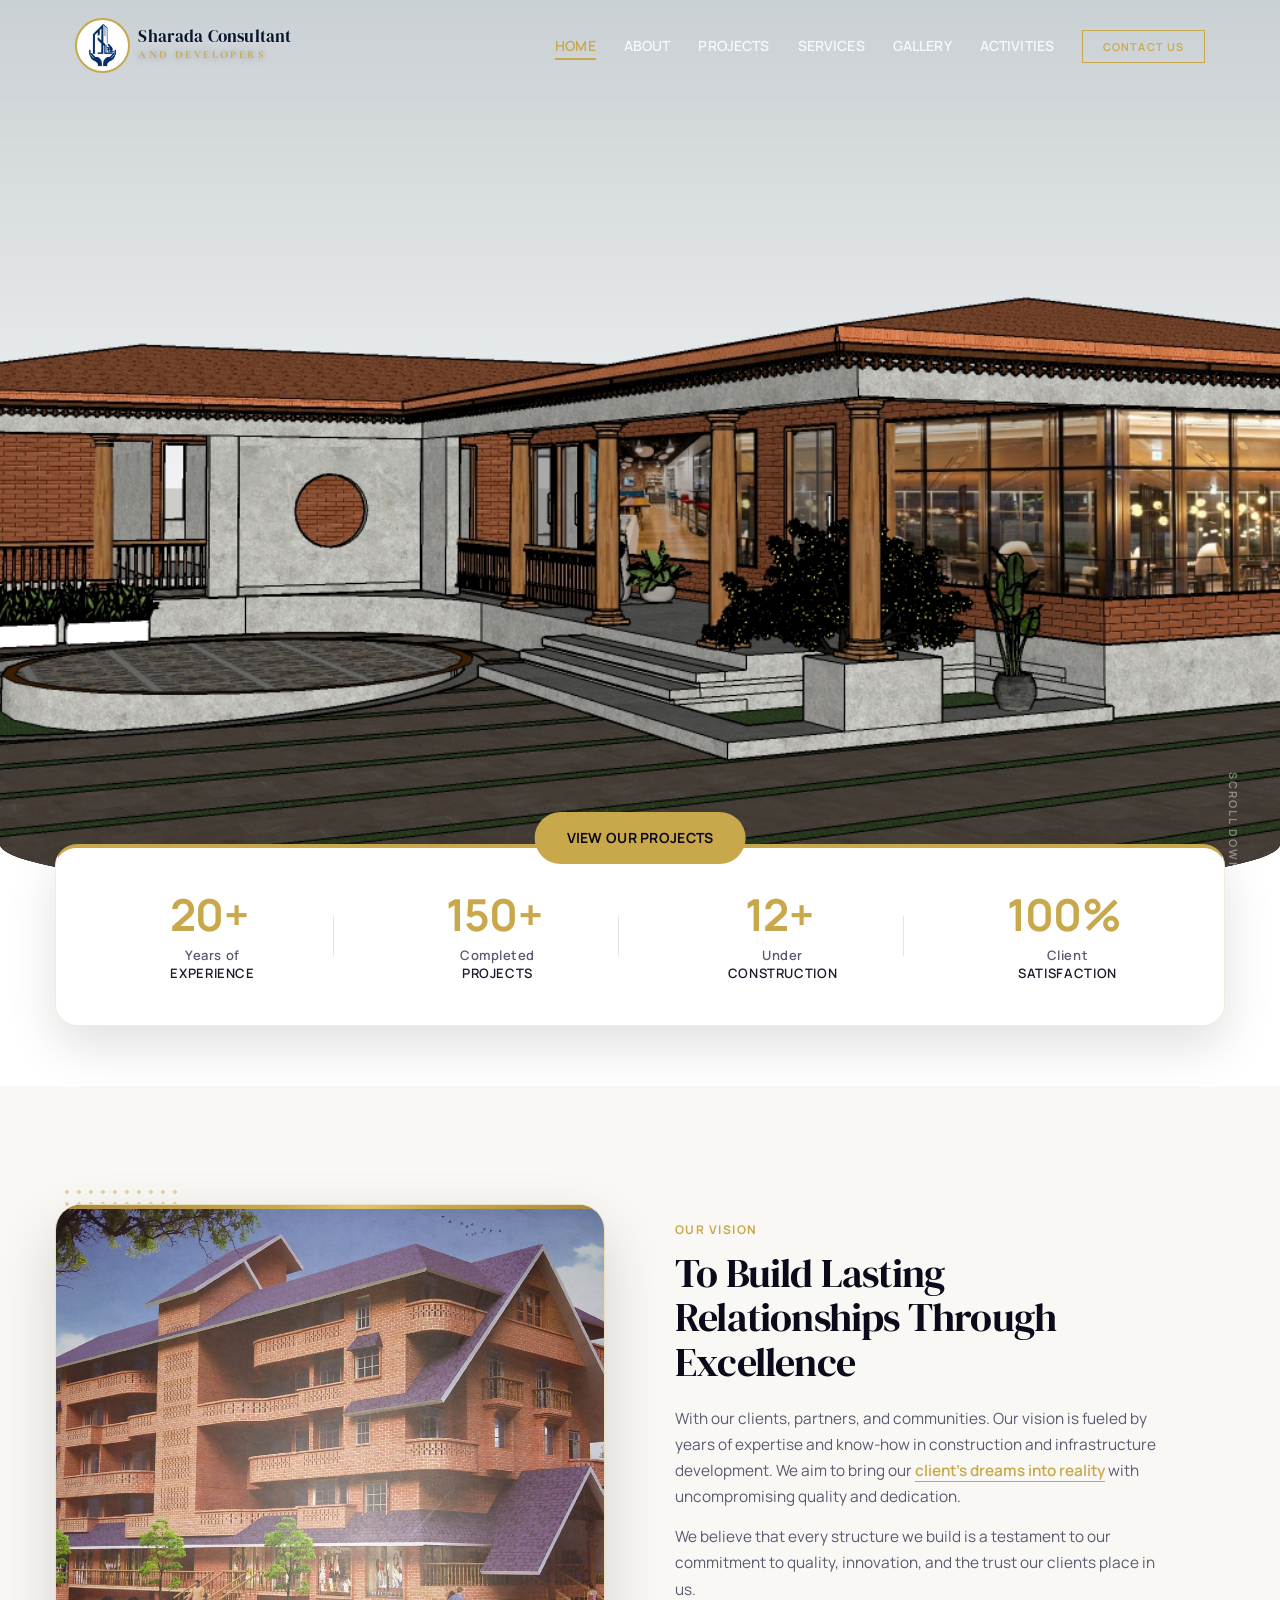
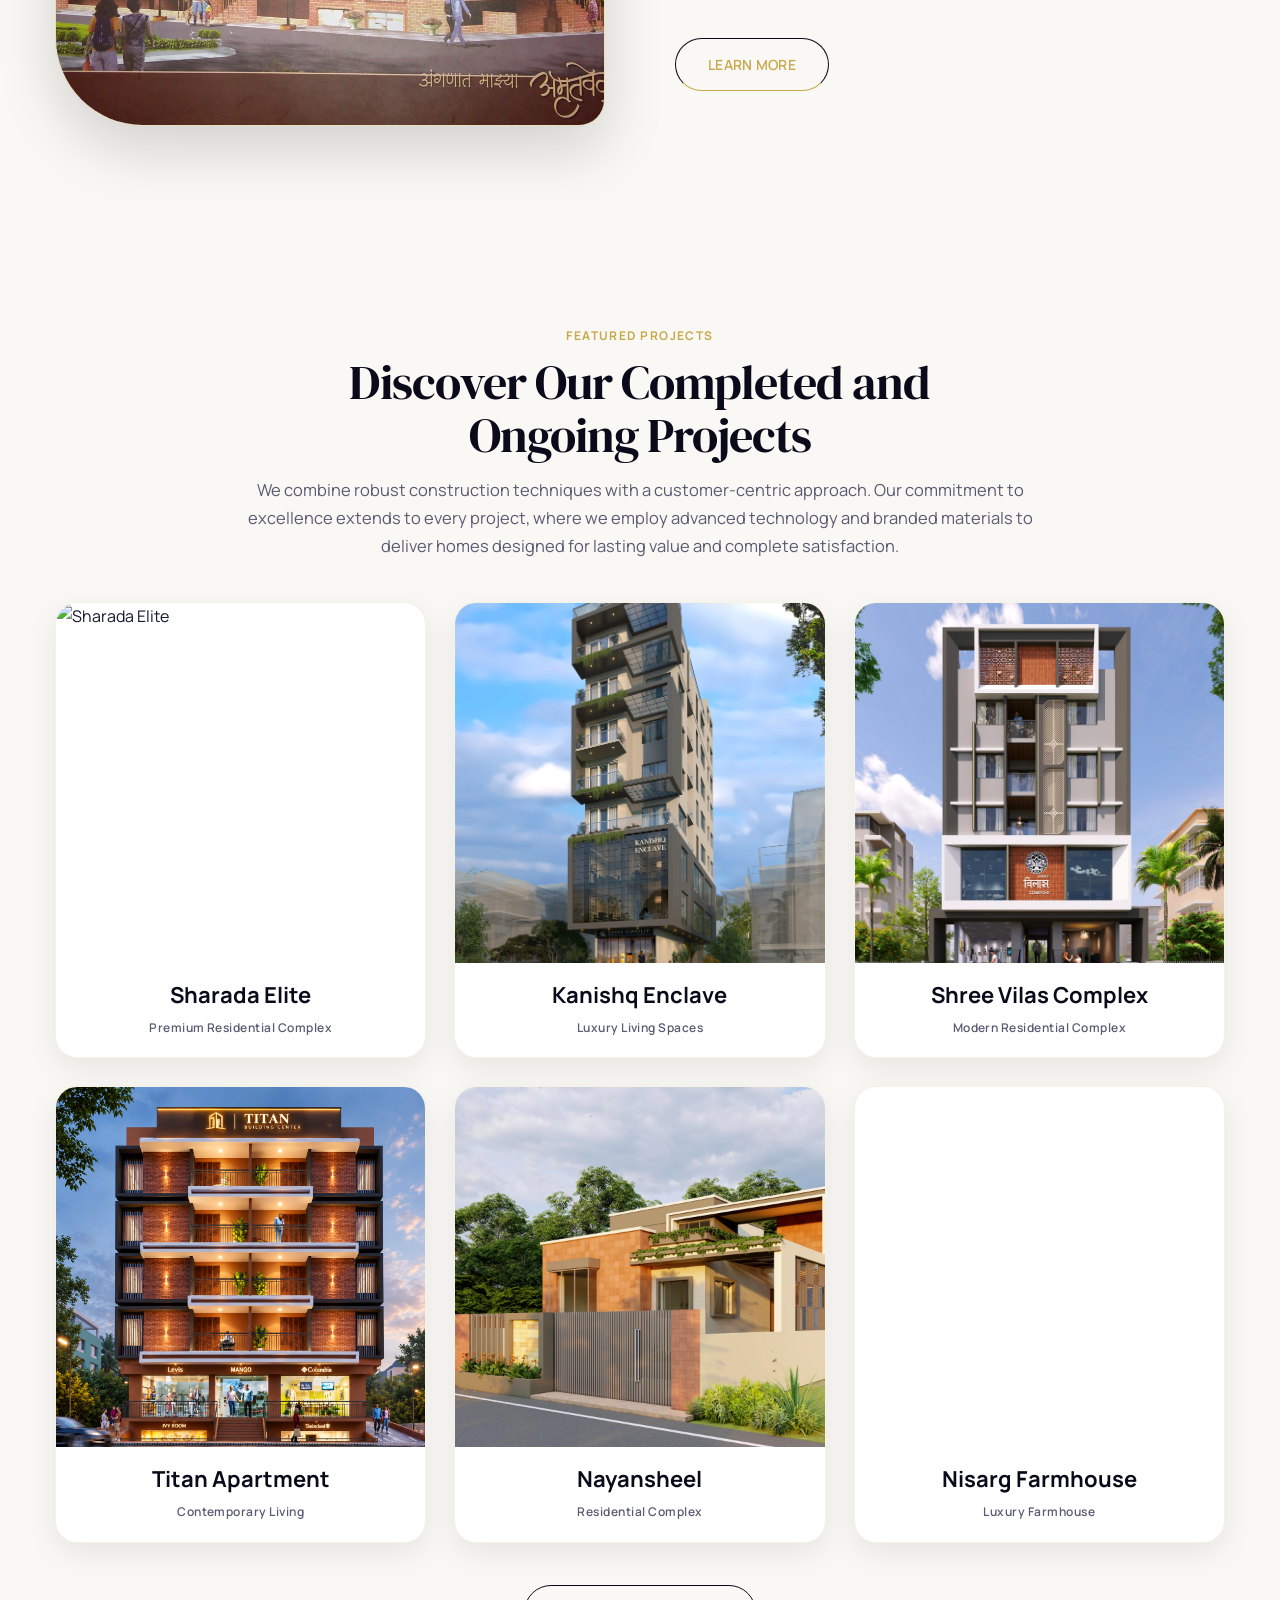
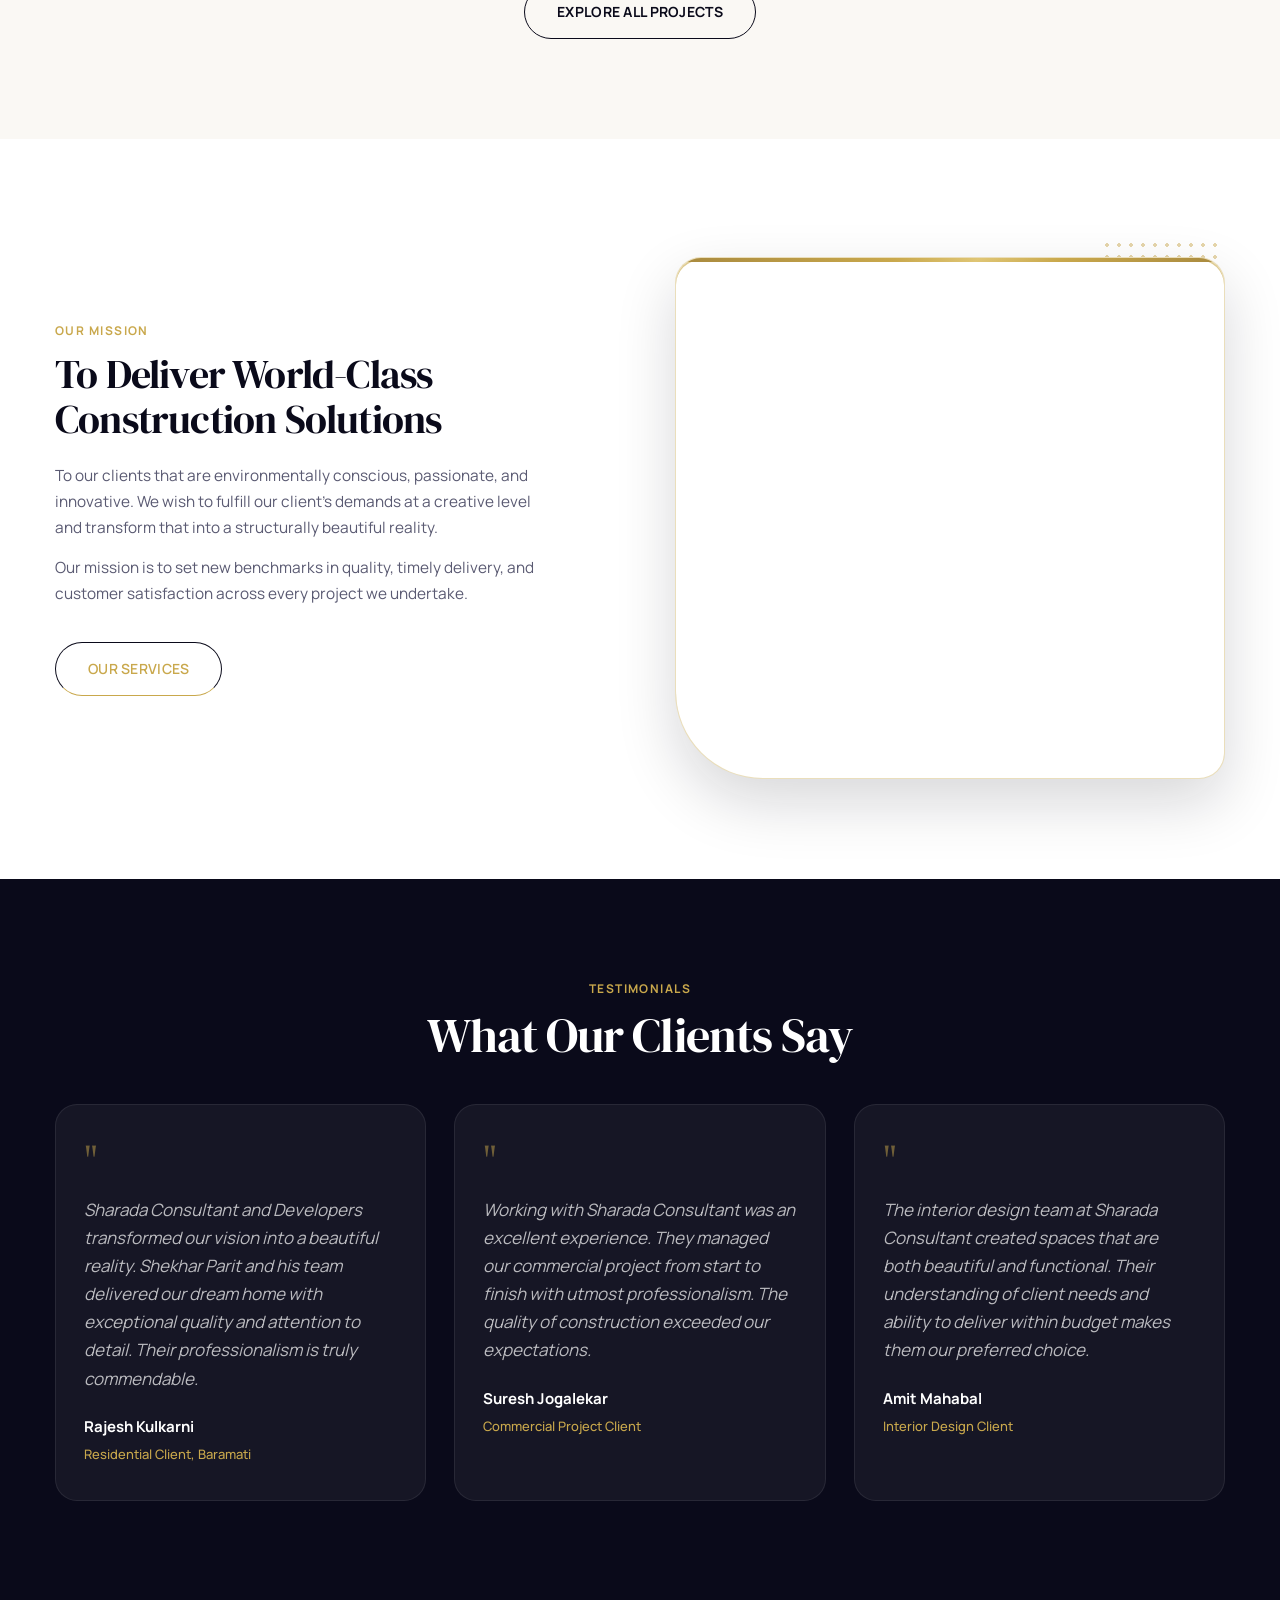
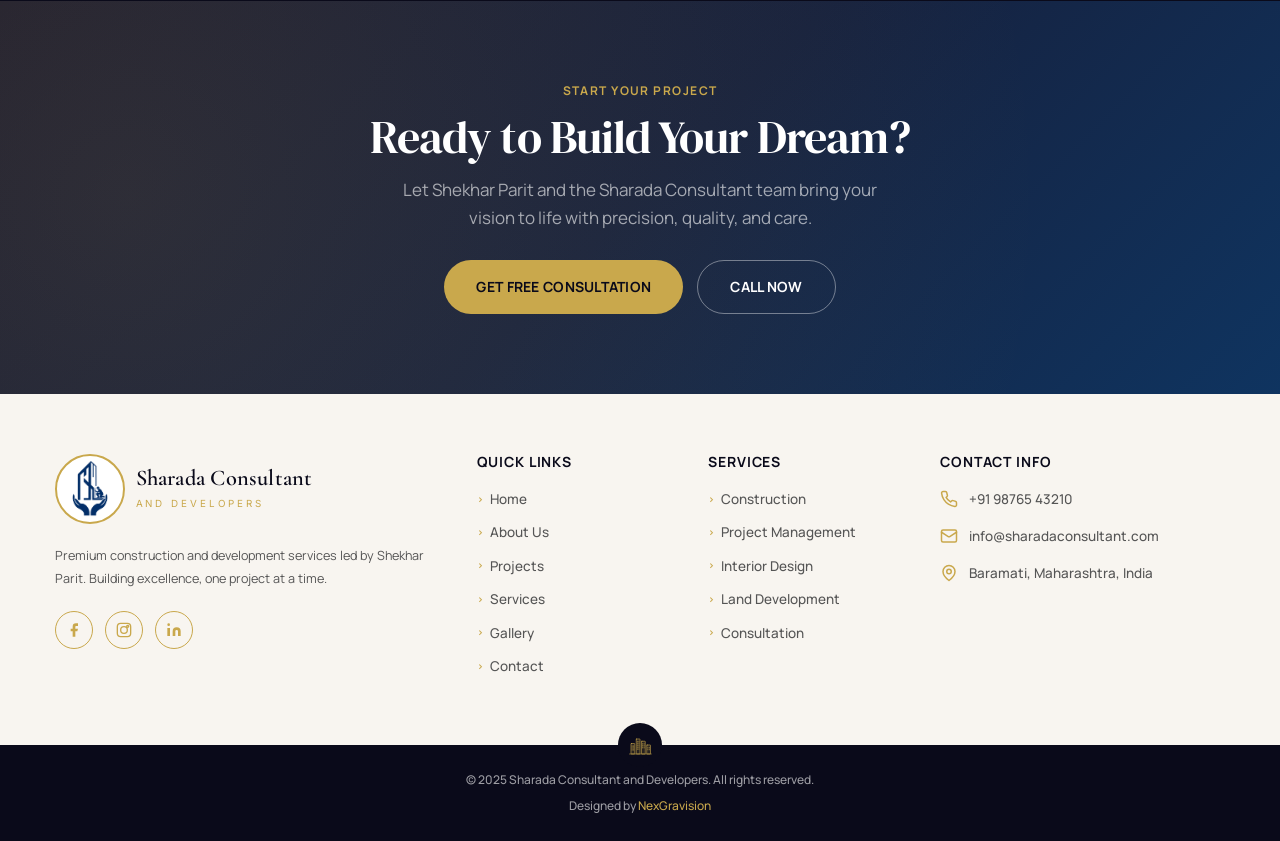
==== commit 73127994: "Contact Us: keep text white on hover/active/focus with -webkit-text-fill-color" ====
--- a/index.html
+++ b/index.html
@@ -5,7 +5,7 @@
   <meta name="viewport" content="width=device-width, initial-scale=1.0">
   <title>Sharada Consultant and Developers | Premium Construction & Development</title>
   <meta name="description" content="Sharada Consultant and Developers - Premium construction, project management, and interior design services by Shekhar Parit. Building excellence since decades.">
-  <link rel="stylesheet" href="css/style.css?v=45">
+  <link rel="stylesheet" href="css/style.css?v=47">
   <link rel="icon" href="data:;base64,=">
 </head>
 <body>
--- a/css/style.css
+++ b/css/style.css
@@ -40,15 +40,27 @@
     color: #c9a84c;
     font-weight: 700;
     text-shadow: none;
-  }.nav-links {  display: none;  align-items: center;  gap: 2rem;  list-style: none;  flex-shrink: 0;}@media (min-width: 1024px) {  .nav-links {    display: flex;  }}.nav-links a {  font-size: 0.82rem;  font-weight: 500;  letter-spacing: 0.06em;  text-transform: uppercase;  position: relative;  padding: 0.25rem 0;  transition: color 0.3s;  white-space: nowrap;}.header.transparent .nav-links a {  color: rgba(255, 255, 255, 0.85);}.header.scrolled .nav-links a {  color: var(--text-primary);}.nav-links a::after {  content: '';  position: absolute;  bottom: -2px;  left: 0;  width: 0;  height: 2px;  background: var(--rich-gold);  transition: width 0.4s;}.nav-links a:hover,.nav-links a.active {  color: var(--rich-gold) !important;}.nav-links a:hover::after,.nav-links a.active::after {  width: 100%;}.nav-cta {  padding: 8px 20px !important;  border: 1.5px solid var(--rich-gold) !important;  color: var(--rich-gold) !important;  font-size: 0.78rem !important;  letter-spacing: 0.1em !important;}.header.scrolled .nav-cta {  background: var(--rich-gold) !important;  color: #fff !important;}.nav-cta::after {  display: none !important;}.nav-cta:hover {  background: var(--rich-gold) !important;  color: #fff !important;}.header.scrolled .nav-cta:hover {  background: var(--gold-dark) !important;}.hamburger {  display: flex;  flex-direction: column;  gap: 6px;  cursor: pointer;  z-index: 1001;  touch-action: manipulation;  background: none;  border: none;  padding: 10px;  min-width: 44px;  min-height: 44px;  align-items: center;  justify-content: center;}@media (min-width: 1024px) {  .hamburger {    display: none;  }}.hamburger span {  width: 28px;  height: 2px;  transition: all 0.3s;  display: block;}.header.transparent .hamburger span {  background: #fff;}.header.scrolled .hamburger span {  background: var(--deep-navy);}.hamburger.active span:nth-child(1) {  transform: rotate(45deg) translate(5px, 6px);}.hamburger.active span:nth-child(2) {  opacity: 0;}.hamburger.active span:nth-child(3) {  transform: rotate(-45deg) translate(5px, -6px);}/* ===== MOBILE MENU - base (hidden on desktop, panel styled in mobile query) ===== */.mobile-menu {  display: none;}.mobile-menu a {  touch-action: manipulation;}@media (min-width: 1024px) {  .mobile-menu {    display: none !important;  }}.mobile-menu-close {  position: absolute;  touch-action: manipulation;  top: 12px;  right: 15px;  width: 44px;  height: 44px;  display: flex;  align-items: center;  justify-content: center;  background: transparent;  border: 1.5px solid rgba(201, 168, 76, 0.5);  border-radius: 50%;  color: var(--rich-gold);  font-size: 1.6rem;  line-height: 1;  cursor: pointer;  transition: all 0.3s;  z-index: 2001;  font-family: 'Inter', sans-serif;}.mobile-menu-close:hover {  background: var(--rich-gold);  color: #0a0a1a;  transform: scale(1.05);}/* ===== HERO SLIDER ===== */.hero-slider {  position: relative;  height: 100vh;  height: 100svh;  min-height: 560px;  overflow: hidden;  border-radius: 0 0 50% 50% / 0 0 36px 36px;}@media (min-width: 768px) {  .hero-slider {    min-height: 640px;    border-radius: 0 0 50% 50% / 0 0 56px 56px;  }}@media (min-width: 1024px) {  .hero-slider {    min-height: 700px;  }}.hero-slide {  position: absolute;  inset: 0;  opacity: 0;  transform: translateX(100%);  transition: transform 1.8s cubic-bezier(0.65, 0, 0.35, 1), opacity 0.8s ease;  z-index: 0;  overflow: hidden;}.hero-slide.active {  opacity: 1;  transform: translateX(0);  z-index: 2;}.hero-slide.exit {  opacity: 1;  transform: translateX(-100%);  z-index: 1;}.hero-slide-bg {  width: 100%;  height: 100%;  object-fit: cover;  filter: none;}.hero-video-wrap {  position: absolute;  inset: 0;  width: 100%;  height: 100%;  z-index: 3;  overflow: hidden;  pointer-events: none;  background: #0a0a1a;}.hero-video {  position: absolute;  inset: 0;  width: 100%;  height: 100%;  min-width: 100%;  min-height: 100%;  object-fit: cover;  object-position: center center;  filter: none;  background: #0a0a1a;}.hero-slide.active .hero-slide-bg {  animation: heroKenBurns 7s ease-in-out infinite alternate;}@keyframes heroKenBurns {  from {    transform: scale(1) translate(0, 0);  }  to {    transform: scale(1.12) translate(-1.5%, 1%);  }}@media (prefers-reduced-motion: reduce) {  .hero-slide {    transition: opacity 0.8s ease;    transform: none;  }  .hero-slide.active .hero-slide-bg {    animation: none;  }}.hero-overlay {  position: absolute;  inset: 0;  z-index: 4;  display: flex;  align-items: center;  justify-content: flex-start;  text-align: left;  padding: calc(var(--header-height) + 20px) 20px 110px calc(5% + 20px);  background: transparent;  overflow: hidden;  max-width: 100%;  box-sizing: border-box;}.hero-content {  width: 100%;  max-width: 640px;  min-width: 0;  margin-left: 0;  margin-right: auto;  text-align: left;  align-self: center;  overflow-wrap: break-word;}.hero-badge {  display: inline-block;  max-width: 100%;  padding: 8px 16px;  border: 1px solid rgba(201, 168, 76, 0.55);  border-radius: var(--radius-pill);  color: var(--gold-light);  font-family: 'Cormorant Garamond', serif;  font-size: 0.78rem;  letter-spacing: 0.16em;  line-height: 1.6;  text-transform: uppercase;  margin-bottom: 1.25rem;  background: rgba(10, 10, 26, 0.35);  backdrop-filter: blur(12px);}@media (min-width: 768px) {  .hero-badge {    font-size: 0.8rem;    letter-spacing: 0.28em;    margin-bottom: 1.5rem;  }}.hero-content h1 {  --hero-title-color: #101010;  --hero-accent-color: #111111;  font-family: 'Cormorant Garamond', 'Marcellus', serif;  font-size: clamp(1.5rem, 6vw, 2rem);  color: var(--hero-title-color);  font-weight: 500;  line-height: 1.22;  letter-spacing: 0.01em;  margin-bottom: 1.25rem;  text-align: left;  max-width: 100%;  overflow-wrap: break-word;  text-shadow: 0 1px 14px rgba(255, 255, 255, 0.65), 0 0 2px rgba(255, 255, 255, 0.45);}@media (min-width: 768px) {  .hero-content h1 {    font-size: clamp(2rem, 4.2vw, 3.2rem);    margin-bottom: 1.5rem;  }}.hero-content h1 .gold {  color: #111111;  font-style: italic;  font-weight: 600;}.hero-content h1 .line {  display: block;  text-align: left;}.hero-content h1 .line-1 {  font-size: 1.12em;  font-weight: 600;  color: #0d0d0d;  line-height: 1.15;}.hero-content h1 .into {  display: block;  font-size: 0.42em;  font-weight: 400;  letter-spacing: 0.06em;  line-height: 1.3;  color: #111111;  margin: 0.65em 0 0.7em;}.hero-content h1 .line-3 {  font-size: 1em;  font-weight: 500;  color: #111111;  line-height: 1.2;}.hero-line {  display: none;}.hero-desc {  font-size: 1.05rem;  color: rgba(255, 255, 255, 0.9);  max-width: 520px;  line-height: 1.8;  font-weight: 300;  text-shadow: 0 1px 12px rgba(0, 0, 0, 0.6);}.hero-buttons {  position: absolute;  bottom: 36px;  left: 50%;  transform: translateX(-50%);  display: flex;  flex-direction: column;  gap: 0.75rem;  margin-top: 0;  width: max-content;  max-width: calc(100% - 40px);  z-index: 5;}.hero-buttons .btn {  width: auto;  max-width: 100%;  text-align: center;  margin: 0 auto;}@media (min-width: 768px) {  .hero-buttons {    position: absolute;    bottom: 36px;    left: 50%;    transform: translateX(-50%);    flex-direction: row;    gap: 1rem;    margin-top: 0;    flex-wrap: wrap;    width: max-content;    max-width: calc(100% - 40px);    justify-content: center;  }  .hero-buttons .btn {    width: auto;    margin: 0 auto;  }}.hero-progress {  position: absolute;  top: 0;  left: 0;  right: 0;  height: 3px;  background: rgba(255, 255, 255, 0.1);  z-index: 10;}.hero-progress-bar {  height: 100%;  background: var(--rich-gold);  width: 0%;  transition: width 0.3s;}.hero-pagination {  position: absolute;  bottom: 40px;  left: 50%;  transform: translateX(-50%);  z-index: 10;  display: flex;  gap: 12px;}.hero-dot {  width: 12px;  height: 12px;  border-radius: 50%;  background: rgba(255, 255, 255, 0.3);  border: none;  cursor: pointer;  transition: all 0.3s;  padding: 0;}.hero-dot.active {  background: var(--rich-gold);  transform: scale(1.3);}.hero-scroll {  position: absolute;  bottom: 2rem;  right: 3%;  z-index: 10;  display: flex;  flex-direction: column;  align-items: center;  gap: 0.5rem;  color: rgba(255, 255, 255, 0.4);  font-size: 0.65rem;  letter-spacing: 0.2em;  text-transform: uppercase;  text-decoration: none;  writing-mode: vertical-rl;  animation: scrollBounce 2s infinite;}@keyframes scrollBounce {  0%, 100% { transform: translateY(0); }  50% { transform: translateY(8px); }}/* ===== BUTTONS ===== */.btn {  display: inline-flex;  align-items: center;  gap: 0.5rem;  padding: 14px 32px;  font-family: 'Inter', sans-serif;  font-size: 0.82rem;  font-weight: 600;  letter-spacing: 0.1em;  text-transform: uppercase;  border: none;  cursor: pointer;  transition: all 0.4s;  text-decoration: none;}.btn-primary {  background: var(--rich-gold);  color: var(--deep-navy);}.btn-primary:hover {  background: var(--gold-light);  transform: translateY(-2px);  box-shadow: 0 10px 30px rgba(201, 168, 76, 0.3);}.btn-outline {  background: transparent;  color: #fff;  border: 1.5px solid rgba(255, 255, 255, 0.4);}.btn-outline:hover {  border-color: var(--rich-gold);  color: var(--rich-gold);}.btn-outline-dark {  background: transparent;  color: var(--deep-navy);  border: 1.5px solid var(--deep-navy);}.btn-outline-dark:hover {  background: linear-gradient(135deg, #dfc574 0%, #c9a84c 60%, #b8943f 100%);  border-color: #c9a84c;  color: #0a0a1a;}/* Every button sitewide: pressed/clicked = gold gradient + dark text, never black */.btn:active,.nav-cta:active,.filter-btn:active,.video-play-btn:active {  background: linear-gradient(135deg, #dfc574 0%, #c9a84c 60%, #b8943f 100%) !important;  border-color: #c9a84c !important;  color: #0a0a1a !important;}
-/* Fix Contact Us visibility on click (PC) - ensure dark text on gold */
+  }.nav-links {  display: none;  align-items: center;  gap: 2rem;  list-style: none;  flex-shrink: 0;}@media (min-width: 1024px) {  .nav-links {    display: flex;  }}.nav-links a {  font-size: 0.82rem;  font-weight: 500;  letter-spacing: 0.06em;  text-transform: uppercase;  position: relative;  padding: 0.25rem 0;  transition: color 0.3s;  white-space: nowrap;}.header.transparent .nav-links a {  color: rgba(255, 255, 255, 0.85);}.header.scrolled .nav-links a {  color: var(--text-primary);}.nav-links a::after {  content: '';  position: absolute;  bottom: -2px;  left: 0;  width: 0;  height: 2px;  background: var(--rich-gold);  transition: width 0.4s;}.nav-links a:hover,.nav-links a.active {  color: var(--rich-gold) !important;}.nav-links a:hover::after,.nav-links a.active::after {  width: 100%;}.nav-cta {  padding: 8px 20px !important;  border: 1.5px solid var(--rich-gold) !important;  color: var(--rich-gold) !important;  font-size: 0.78rem !important;  letter-spacing: 0.1em !important;}.header.scrolled .nav-cta {
+  background: var(--rich-gold) !important;
+  color: #0a0a1a !important;
+}.nav-cta::after {  display: none !important;}.nav-cta:hover {  background: var(--rich-gold) !important;  color: #fff !important;}.header.scrolled .nav-cta:hover {  background: var(--gold-dark) !important;}.hamburger {  display: flex;  flex-direction: column;  gap: 6px;  cursor: pointer;  z-index: 1001;  touch-action: manipulation;  background: none;  border: none;  padding: 10px;  min-width: 44px;  min-height: 44px;  align-items: center;  justify-content: center;}@media (min-width: 1024px) {  .hamburger {    display: none;  }}.hamburger span {  width: 28px;  height: 2px;  transition: all 0.3s;  display: block;}.header.transparent .hamburger span {  background: #fff;}.header.scrolled .hamburger span {  background: var(--deep-navy);}.hamburger.active span:nth-child(1) {  transform: rotate(45deg) translate(5px, 6px);}.hamburger.active span:nth-child(2) {  opacity: 0;}.hamburger.active span:nth-child(3) {  transform: rotate(-45deg) translate(5px, -6px);}/* ===== MOBILE MENU - base (hidden on desktop, panel styled in mobile query) ===== */.mobile-menu {  display: none;}.mobile-menu a {  touch-action: manipulation;}@media (min-width: 1024px) {  .mobile-menu {    display: none !important;  }}.mobile-menu-close {  position: absolute;  touch-action: manipulation;  top: 12px;  right: 15px;  width: 44px;  height: 44px;  display: flex;  align-items: center;  justify-content: center;  background: transparent;  border: 1.5px solid rgba(201, 168, 76, 0.5);  border-radius: 50%;  color: var(--rich-gold);  font-size: 1.6rem;  line-height: 1;  cursor: pointer;  transition: all 0.3s;  z-index: 2001;  font-family: 'Inter', sans-serif;}.mobile-menu-close:hover {  background: var(--rich-gold);  color: #0a0a1a;  transform: scale(1.05);}/* ===== HERO SLIDER ===== */.hero-slider {  position: relative;  height: 100vh;  height: 100svh;  min-height: 560px;  overflow: hidden;  border-radius: 0 0 50% 50% / 0 0 36px 36px;}@media (min-width: 768px) {  .hero-slider {    min-height: 640px;    border-radius: 0 0 50% 50% / 0 0 56px 56px;  }}@media (min-width: 1024px) {  .hero-slider {    min-height: 700px;  }}.hero-slide {  position: absolute;  inset: 0;  opacity: 0;  transform: translateX(100%);  transition: transform 1.8s cubic-bezier(0.65, 0, 0.35, 1), opacity 0.8s ease;  z-index: 0;  overflow: hidden;}.hero-slide.active {  opacity: 1;  transform: translateX(0);  z-index: 2;}.hero-slide.exit {  opacity: 1;  transform: translateX(-100%);  z-index: 1;}.hero-slide-bg {  width: 100%;  height: 100%;  object-fit: cover;  filter: none;}.hero-video-wrap {  position: absolute;  inset: 0;  width: 100%;  height: 100%;  z-index: 3;  overflow: hidden;  pointer-events: none;  background: #0a0a1a;}.hero-video {  position: absolute;  inset: 0;  width: 100%;  height: 100%;  min-width: 100%;  min-height: 100%;  object-fit: cover;  object-position: center center;  filter: none;  background: #0a0a1a;}.hero-slide.active .hero-slide-bg {  animation: heroKenBurns 7s ease-in-out infinite alternate;}@keyframes heroKenBurns {  from {    transform: scale(1) translate(0, 0);  }  to {    transform: scale(1.12) translate(-1.5%, 1%);  }}@media (prefers-reduced-motion: reduce) {  .hero-slide {    transition: opacity 0.8s ease;    transform: none;  }  .hero-slide.active .hero-slide-bg {    animation: none;  }}.hero-overlay {  position: absolute;  inset: 0;  z-index: 4;  display: flex;  align-items: center;  justify-content: flex-start;  text-align: left;  padding: calc(var(--header-height) + 20px) 20px 110px calc(5% + 20px);  background: transparent;  overflow: hidden;  max-width: 100%;  box-sizing: border-box;}.hero-content {  width: 100%;  max-width: 640px;  min-width: 0;  margin-left: 0;  margin-right: auto;  text-align: left;  align-self: center;  overflow-wrap: break-word;}.hero-badge {  display: inline-block;  max-width: 100%;  padding: 8px 16px;  border: 1px solid rgba(201, 168, 76, 0.55);  border-radius: var(--radius-pill);  color: var(--gold-light);  font-family: 'Cormorant Garamond', serif;  font-size: 0.78rem;  letter-spacing: 0.16em;  line-height: 1.6;  text-transform: uppercase;  margin-bottom: 1.25rem;  background: rgba(10, 10, 26, 0.35);  backdrop-filter: blur(12px);}@media (min-width: 768px) {  .hero-badge {    font-size: 0.8rem;    letter-spacing: 0.28em;    margin-bottom: 1.5rem;  }}.hero-content h1 {  --hero-title-color: #101010;  --hero-accent-color: #111111;  font-family: 'Cormorant Garamond', 'Marcellus', serif;  font-size: clamp(1.5rem, 6vw, 2rem);  color: var(--hero-title-color);  font-weight: 500;  line-height: 1.22;  letter-spacing: 0.01em;  margin-bottom: 1.25rem;  text-align: left;  max-width: 100%;  overflow-wrap: break-word;  text-shadow: 0 1px 14px rgba(255, 255, 255, 0.65), 0 0 2px rgba(255, 255, 255, 0.45);}@media (min-width: 768px) {  .hero-content h1 {    font-size: clamp(2rem, 4.2vw, 3.2rem);    margin-bottom: 1.5rem;  }}.hero-content h1 .gold {  color: #111111;  font-style: italic;  font-weight: 600;}.hero-content h1 .line {  display: block;  text-align: left;}.hero-content h1 .line-1 {  font-size: 1.12em;  font-weight: 600;  color: #0d0d0d;  line-height: 1.15;}.hero-content h1 .into {  display: block;  font-size: 0.42em;  font-weight: 400;  letter-spacing: 0.06em;  line-height: 1.3;  color: #111111;  margin: 0.65em 0 0.7em;}.hero-content h1 .line-3 {  font-size: 1em;  font-weight: 500;  color: #111111;  line-height: 1.2;}.hero-line {  display: none;}.hero-desc {  font-size: 1.05rem;  color: rgba(255, 255, 255, 0.9);  max-width: 520px;  line-height: 1.8;  font-weight: 300;  text-shadow: 0 1px 12px rgba(0, 0, 0, 0.6);}.hero-buttons {  position: absolute;  bottom: 36px;  left: 50%;  transform: translateX(-50%);  display: flex;  flex-direction: column;  gap: 0.75rem;  margin-top: 0;  width: max-content;  max-width: calc(100% - 40px);  z-index: 5;}.hero-buttons .btn {  width: auto;  max-width: 100%;  text-align: center;  margin: 0 auto;}@media (min-width: 768px) {  .hero-buttons {    position: absolute;    bottom: 36px;    left: 50%;    transform: translateX(-50%);    flex-direction: row;    gap: 1rem;    margin-top: 0;    flex-wrap: wrap;    width: max-content;    max-width: calc(100% - 40px);    justify-content: center;  }  .hero-buttons .btn {    width: auto;    margin: 0 auto;  }}.hero-progress {  position: absolute;  top: 0;  left: 0;  right: 0;  height: 3px;  background: rgba(255, 255, 255, 0.1);  z-index: 10;}.hero-progress-bar {  height: 100%;  background: var(--rich-gold);  width: 0%;  transition: width 0.3s;}.hero-pagination {  position: absolute;  bottom: 40px;  left: 50%;  transform: translateX(-50%);  z-index: 10;  display: flex;  gap: 12px;}.hero-dot {  width: 12px;  height: 12px;  border-radius: 50%;  background: rgba(255, 255, 255, 0.3);  border: none;  cursor: pointer;  transition: all 0.3s;  padding: 0;}.hero-dot.active {  background: var(--rich-gold);  transform: scale(1.3);}.hero-scroll {  position: absolute;  bottom: 2rem;  right: 3%;  z-index: 10;  display: flex;  flex-direction: column;  align-items: center;  gap: 0.5rem;  color: rgba(255, 255, 255, 0.4);  font-size: 0.65rem;  letter-spacing: 0.2em;  text-transform: uppercase;  text-decoration: none;  writing-mode: vertical-rl;  animation: scrollBounce 2s infinite;}@keyframes scrollBounce {  0%, 100% { transform: translateY(0); }  50% { transform: translateY(8px); }}/* ===== BUTTONS ===== */.btn {  display: inline-flex;  align-items: center;  gap: 0.5rem;  padding: 14px 32px;  font-family: 'Inter', sans-serif;  font-size: 0.82rem;  font-weight: 600;  letter-spacing: 0.1em;  text-transform: uppercase;  border: none;  cursor: pointer;  transition: all 0.4s;  text-decoration: none;}.btn-primary {  background: var(--rich-gold);  color: var(--deep-navy);}.btn-primary:hover {  background: var(--gold-light);  transform: translateY(-2px);  box-shadow: 0 10px 30px rgba(201, 168, 76, 0.3);}.btn-outline {  background: transparent;  color: #fff;  border: 1.5px solid rgba(255, 255, 255, 0.4);}.btn-outline:hover {  border-color: var(--rich-gold);  color: var(--rich-gold);}.btn-outline-dark {  background: transparent;  color: var(--deep-navy);  border: 1.5px solid var(--deep-navy);}.btn-outline-dark:hover {  background: linear-gradient(135deg, #dfc574 0%, #c9a84c 60%, #b8943f 100%);  border-color: #c9a84c;  color: #0a0a1a;}/* Every button sitewide: pressed/clicked = gold gradient + dark text, never black */.btn:active,.nav-cta:active,.filter-btn:active,.video-play-btn:active {  background: linear-gradient(135deg, #dfc574 0%, #c9a84c 60%, #b8943f 100%) !important;  border-color: #c9a84c !important;  color: #0a0a1a !important;}
+
+/* Contact Us: keep text white on hover/active/focus */
+.nav-cta:hover,
 .nav-cta:active,
+.nav-cta:focus,
+.nav-cta:focus-visible,
+.header.scrolled .nav-cta:hover,
 .header.scrolled .nav-cta:active,
+.header.scrolled .nav-cta:focus,
+.header.transparent .nav-cta:hover,
 .header.transparent .nav-cta:active,
-.nav-cta:focus:active {
-  background: linear-gradient(135deg, #dfc574 0%, #c9a84c 60%, #b8943f 100%) !important;
-  border-color: #c9a84c !important;
-  color: #0a0a1a !important;
+.header.transparent .nav-cta:focus {
+  color: #FFFFFF !important;
+  -webkit-text-fill-color: #FFFFFF !important;
+  background-clip: border-box !important;
+  -webkit-background-clip: border-box !important;
+  opacity: 1 !important;
 }
 /* ===== COUNTER SECTION ===== */.counter-section {  padding: 0 0 48px;  background: transparent;  border-bottom: none;  position: relative;  z-index: 3;  margin-top: -56px;}.counter-grid {  display: grid;  grid-template-columns: repeat(2, 1fr);  gap: 1rem;  background: #fff;  border-radius: var(--radius-lg);  box-shadow: var(--shadow-premium);  border: 1px solid rgba(201, 168, 76, 0.22);  border-top: 4px solid transparent;  border-top-color: var(--rich-gold);  padding: 1.75rem 1rem;}@media (min-width: 1024px) {  .counter-section {    padding: 0 0 60px;  }  .counter-grid {    grid-template-columns: repeat(4, 1fr);    gap: 2rem;    padding: 2rem;  }}.counter-item {  text-align: center;  padding: 1rem;  position: relative;}.counter-item:not(:last-child)::after {  content: '';  position: absolute;  right: 0.5rem;  top: 50%;  transform: translateY(-50%);  width: 1px;  height: 40px;  background: var(--border-color);}.counter-num {  font-family: 'Marcellus', serif;  font-size: clamp(2rem, 4vw, 3rem);  font-weight: 400;  letter-spacing: 0.02em;  color: var(--rich-gold);  line-height: 1;  display: inline;  margin-right: 0.5rem;}/* Remove separate counter-plus - use suffix from counter-num instead */.counter-plus {  display: none;}.counter-label {  font-size: 0.85rem;  color: var(--text-secondary);  margin-top: 0.5rem;  line-height: 1.4;}.counter-label span {  display: block;  font-weight: 600;  color: var(--text-primary);  text-transform: uppercase;  letter-spacing: 0.05em;}/* ===== VISION / MISSION SECTION ===== */.vision-section,.mission-section {  padding: 56px 0;}@media (min-width: 1024px) {  .vision-section,  .mission-section {    padding: 100px 0;  }}.vision-section {  background: var(--bg-cream);}.mission-section {  background: #fff;}.vision-grid,.mission-grid {  display: grid;  grid-template-columns: 1fr;  gap: 2.5rem;  align-items: center;}.vision-img,.mission-img {  position: relative;}.vision-img img,.mission-img img {  width: 100%;  height: 340px;  object-fit: cover;  border-radius: 0;}.vision-img::after,.mission-img::after {  display: none;}@media (min-width: 768px) {  .vision-img img,  .mission-img img {    height: 400px;  }}@media (min-width: 1024px) {  .vision-grid,  .mission-grid {    grid-template-columns: 1fr 1fr;    gap: 5rem;  }  .vision-img img,  .mission-img img {    height: 520px;  }}.vision-content,.mission-content {  max-width: 500px;}.vision-content .section-title,.mission-content .section-title {  font-size: clamp(1.8rem, 3.5vw, 2.5rem);}.vision-content p,.mission-content p {  font-size: 1rem;  color: var(--text-secondary);  line-height: 1.9;  margin-bottom: 1rem;}.vision-content a,.mission-content a {  color: var(--rich-gold);  font-weight: 600;  border-bottom: 1px solid var(--rich-gold);  transition: all 0.3s;}.vision-content a:hover,.mission-content a:hover {  color: var(--gold-dark);  border-color: var(--gold-dark);}/* ===== PROJECTS SECTION ===== */.projects-section {  padding: 56px 0;  background: var(--bg-cream);}@media (min-width: 1024px) {  .projects-section {    padding: 100px 0;  }}.section-header {  text-align: center;  margin-bottom: 3rem;}.section-header .section-title {  max-width: 700px;  margin: 0 auto 1rem;}.section-header p {  max-width: 800px;  margin: 0 auto;  font-size: 0.95rem;  color: var(--text-secondary);  line-height: 1.8;}.projects-grid {  display: grid;  grid-template-columns: 1fr;  gap: 1.5rem;  margin-bottom: 2.5rem;}.project-card {  position: relative;  background: #fff;  transition: all 0.5s;  border-radius: var(--radius-lg);  overflow: hidden;  box-shadow: var(--shadow-card);  border: 1px solid rgba(201, 168, 76, 0.16);}@media (min-width: 640px) {  .projects-grid {    grid-template-columns: repeat(2, 1fr);  }}@media (min-width: 1024px) {  .projects-grid {    grid-template-columns: repeat(3, 1fr);    gap: 2rem;    margin-bottom: 3rem;  }}.project-card:hover {  transform: translateY(-6px);  box-shadow: var(--shadow-premium);  border-color: rgba(201, 168, 76, 0.55);}.project-card-img-wrapper {  overflow: hidden;}.project-card-img {  width: 100%;  height: 360px;  object-fit: cover;  object-position: center;  transition: transform 0.6s;  filter: saturate(1.1) contrast(1.04);}.project-card:hover .project-card-img {  transform: scale(1.07);}.project-card-ribbon {  position: absolute;  bottom: auto;  top: 0;  left: 0;  padding: 6px 16px;  font-size: 0.7rem;  font-weight: 700;  letter-spacing: 0.08em;  text-transform: uppercase;  color: #fff;  z-index: 2;}.project-card-ribbon.ribbon-ongoing,.project-page-tag.ribbon-ongoing,.project-card-ribbon.ribbon-completed,.project-page-tag.ribbon-completed {  display: none;}.ribbon-completed {  background: var(--accent-green);}.project-card-info {  padding: 1.25rem 1.5rem;}.projects-grid .project-card-info {  text-align: center;}.project-card-info h3 {  font-size: 1.1rem;  margin-bottom: 0.25rem;  color: var(--deep-navy);}.project-card-info h3 a {  color: var(--deep-navy);  transition: color 0.3s;}.project-card-info h3 a:hover {  color: var(--rich-gold);}.project-card-info span {  font-size: 0.82rem;  color: var(--text-secondary);}.view-all-btn {  text-align: center;}
 /* Project cards: center Titan Apartment text (mobile + desktop) */
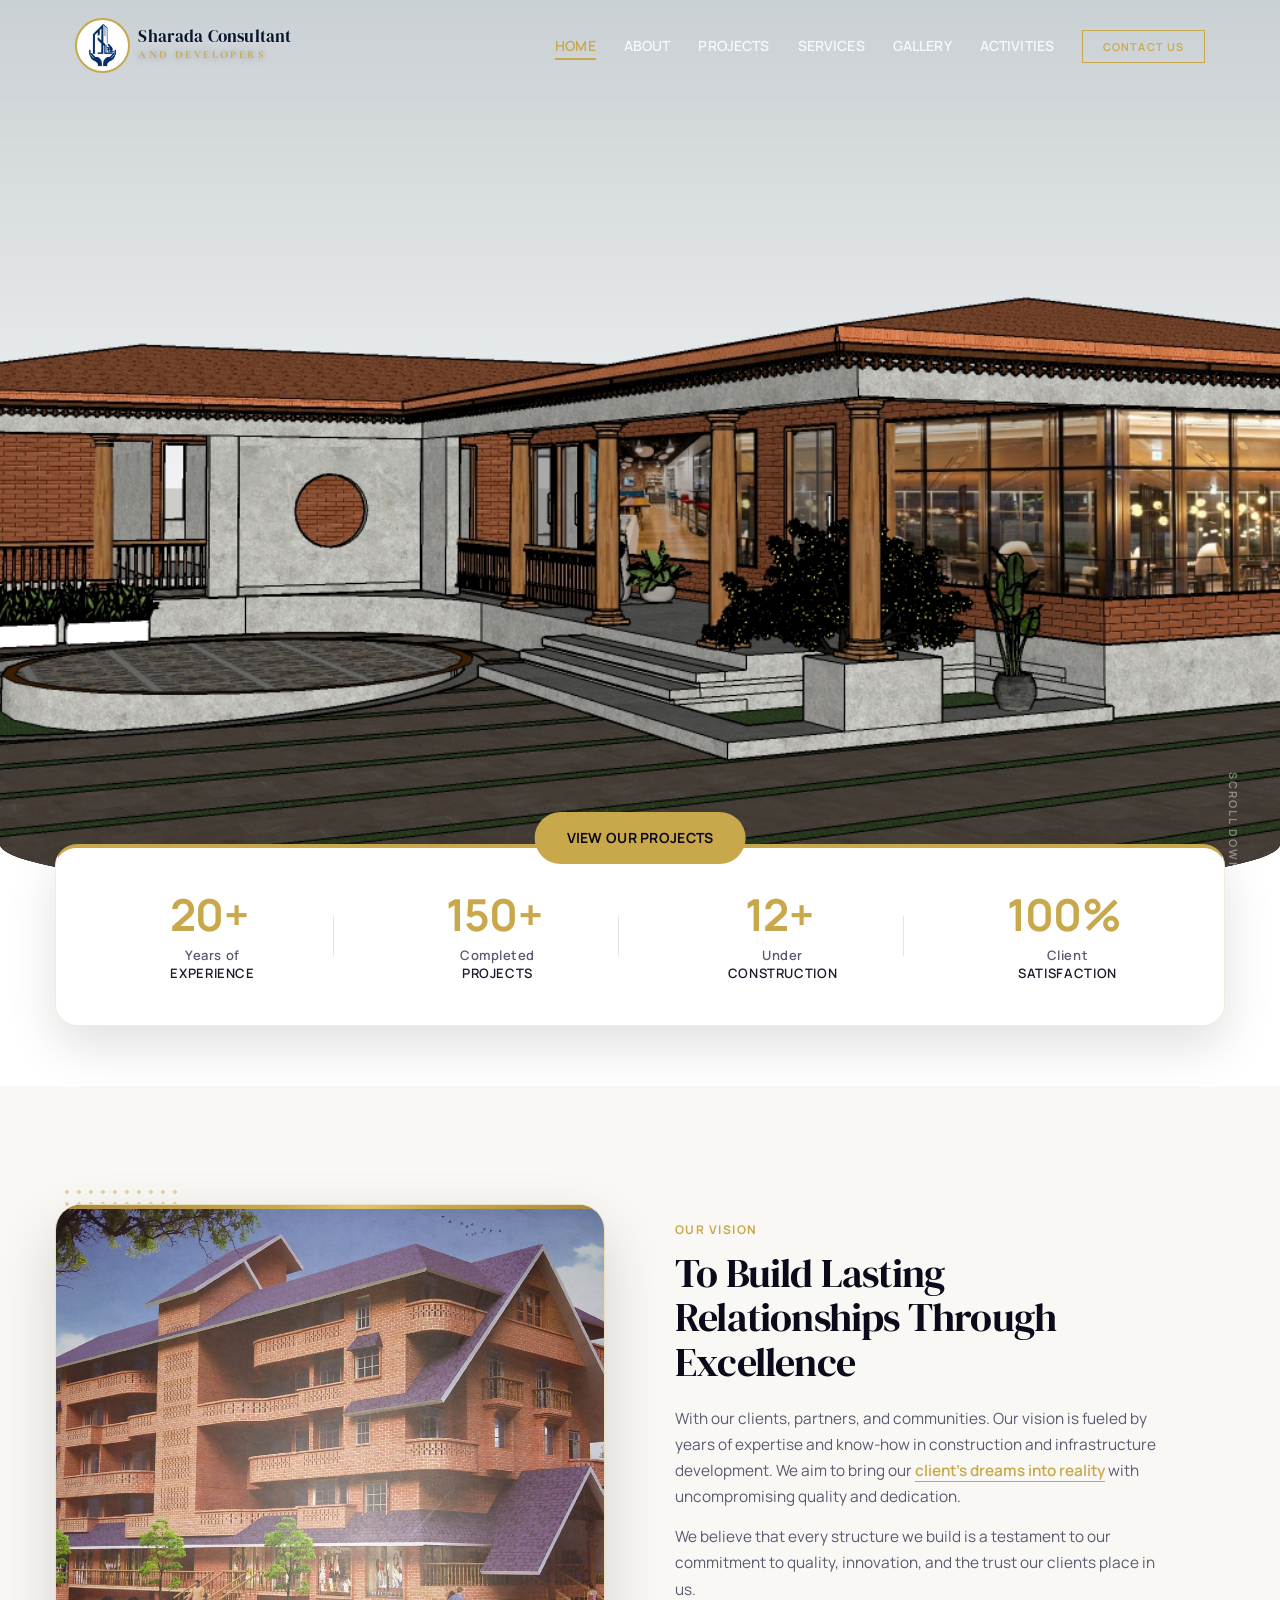
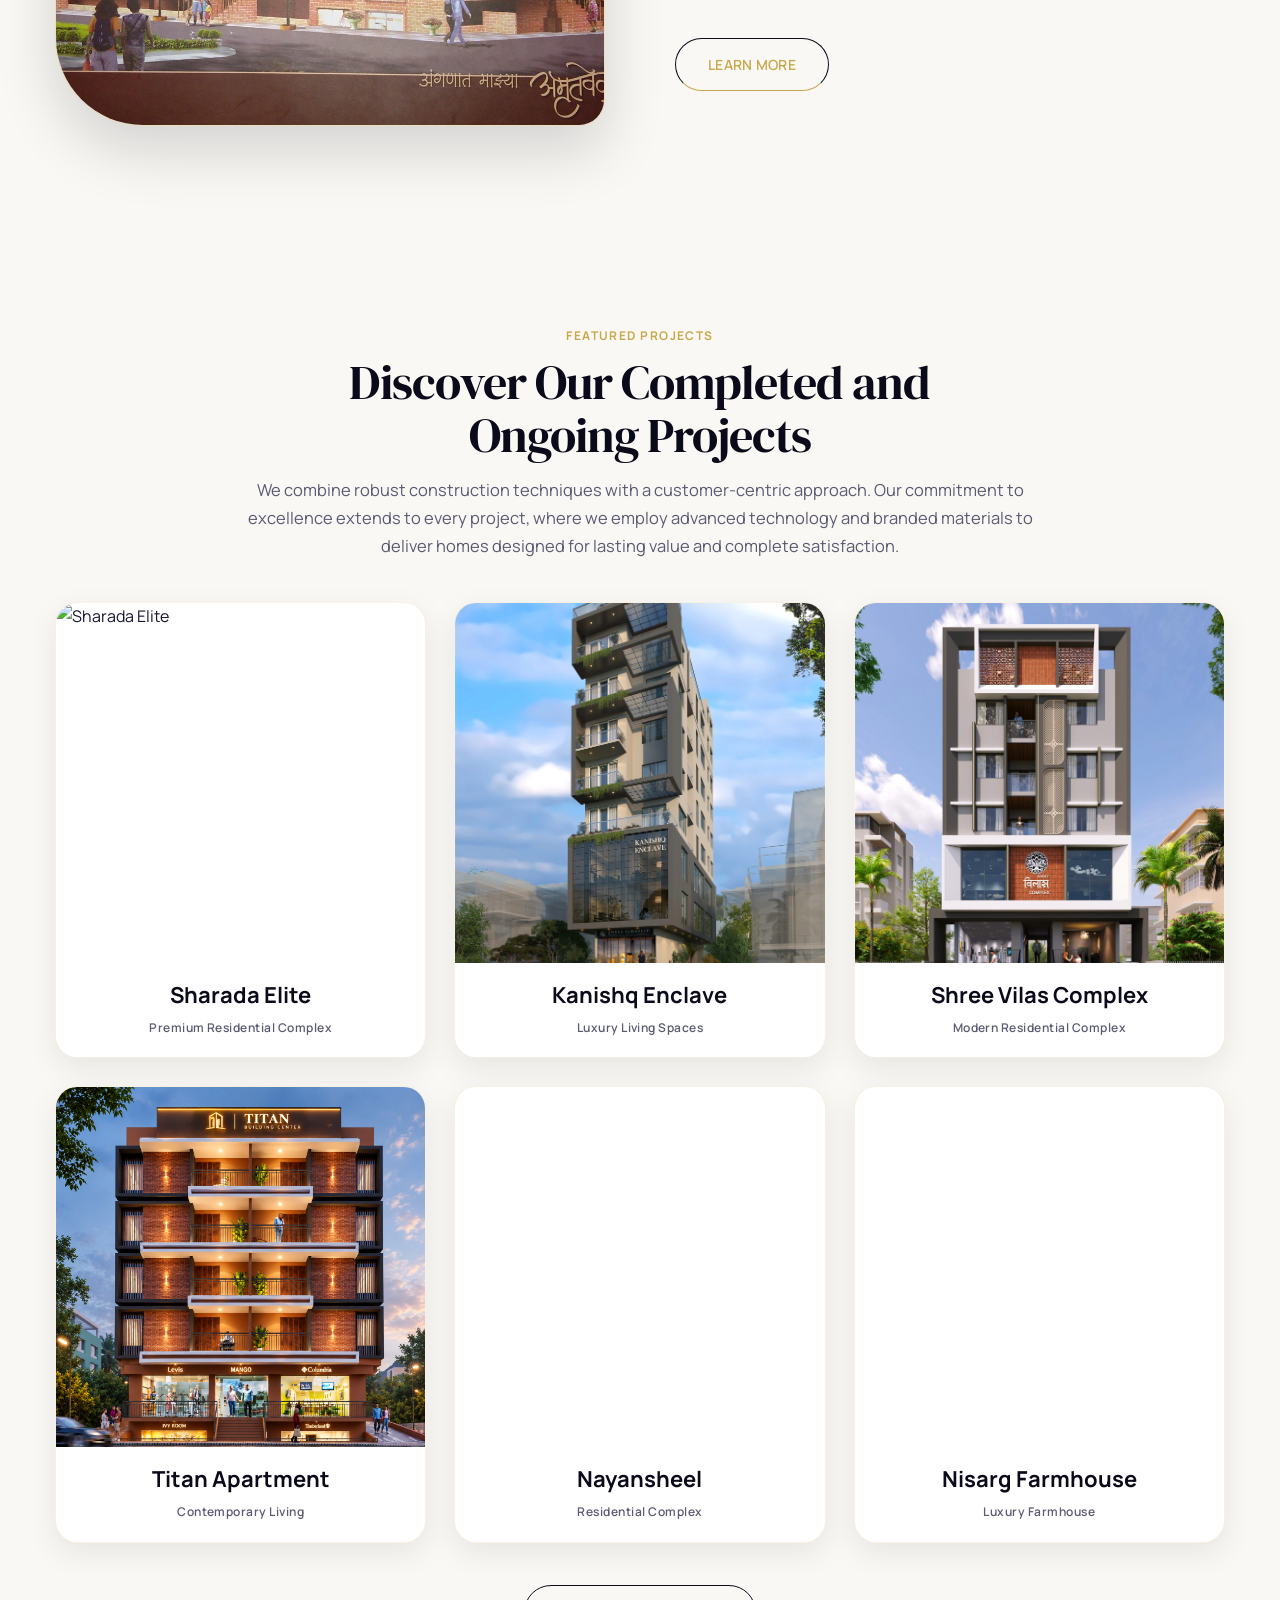
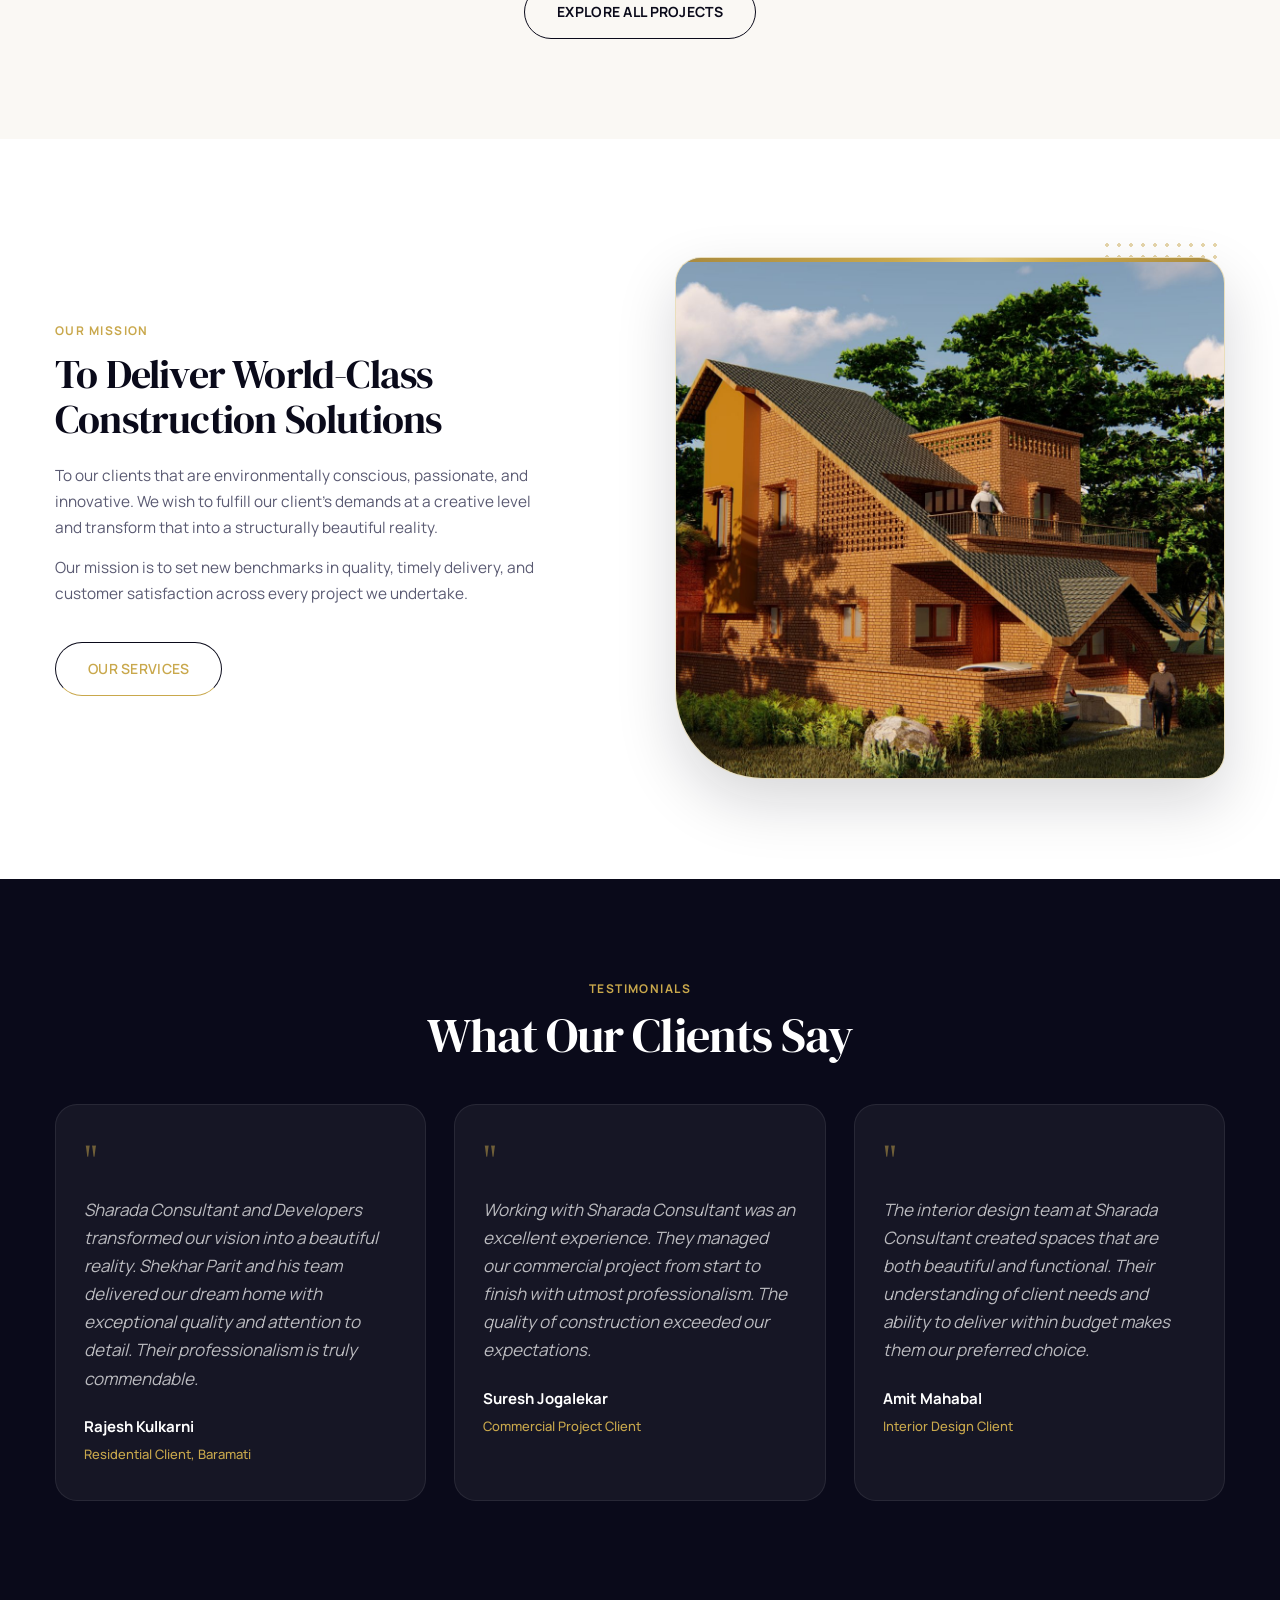
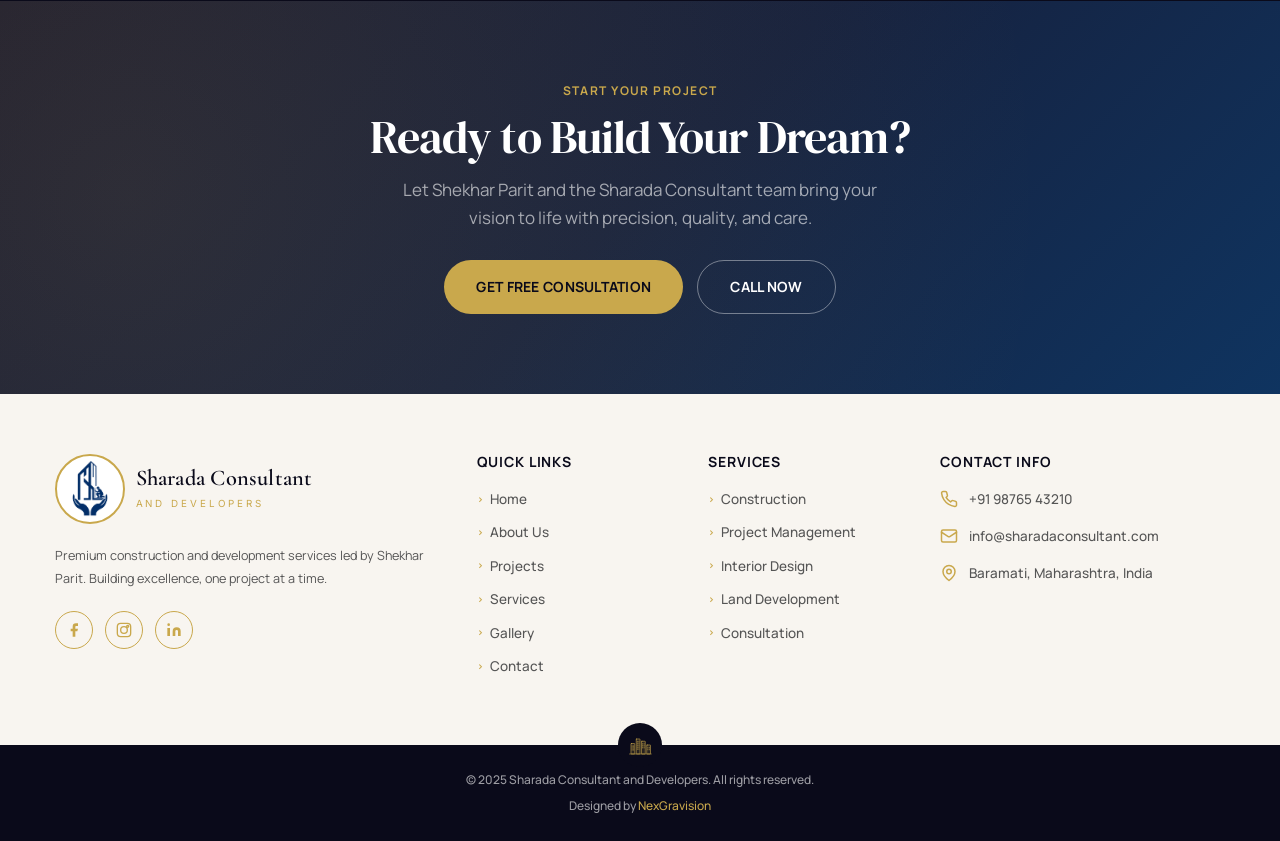
==== commit 673c2f0c: "Mobile menu: add space between gold active line and Home text (mobile only)" ====
--- a/index.html
+++ b/index.html
@@ -5,7 +5,7 @@
   <meta name="viewport" content="width=device-width, initial-scale=1.0">
   <title>Sharada Consultant and Developers | Premium Construction & Development</title>
   <meta name="description" content="Sharada Consultant and Developers - Premium construction, project management, and interior design services by Shekhar Parit. Building excellence since decades.">
-  <link rel="stylesheet" href="css/style.css?v=47">
+  <link rel="stylesheet" href="css/style.css?v=48">
   <link rel="icon" href="data:;base64,=">
 </head>
 <body>
--- a/css/style.css
+++ b/css/style.css
@@ -285,4 +285,14 @@
     backdrop-filter: blur(20px) !important;
     box-shadow: 0 2px 20px rgba(0, 0, 0, 0.08) !important;
   }
+
+/* gold line spacing - mobile only */
+@media (max-width: 767px) {
+  .mobile-menu a {
+    padding-left: 20px !important;
+  }
+  .mobile-menu a.active {
+    padding-left: 28px !important;
+  }
+}
 }
